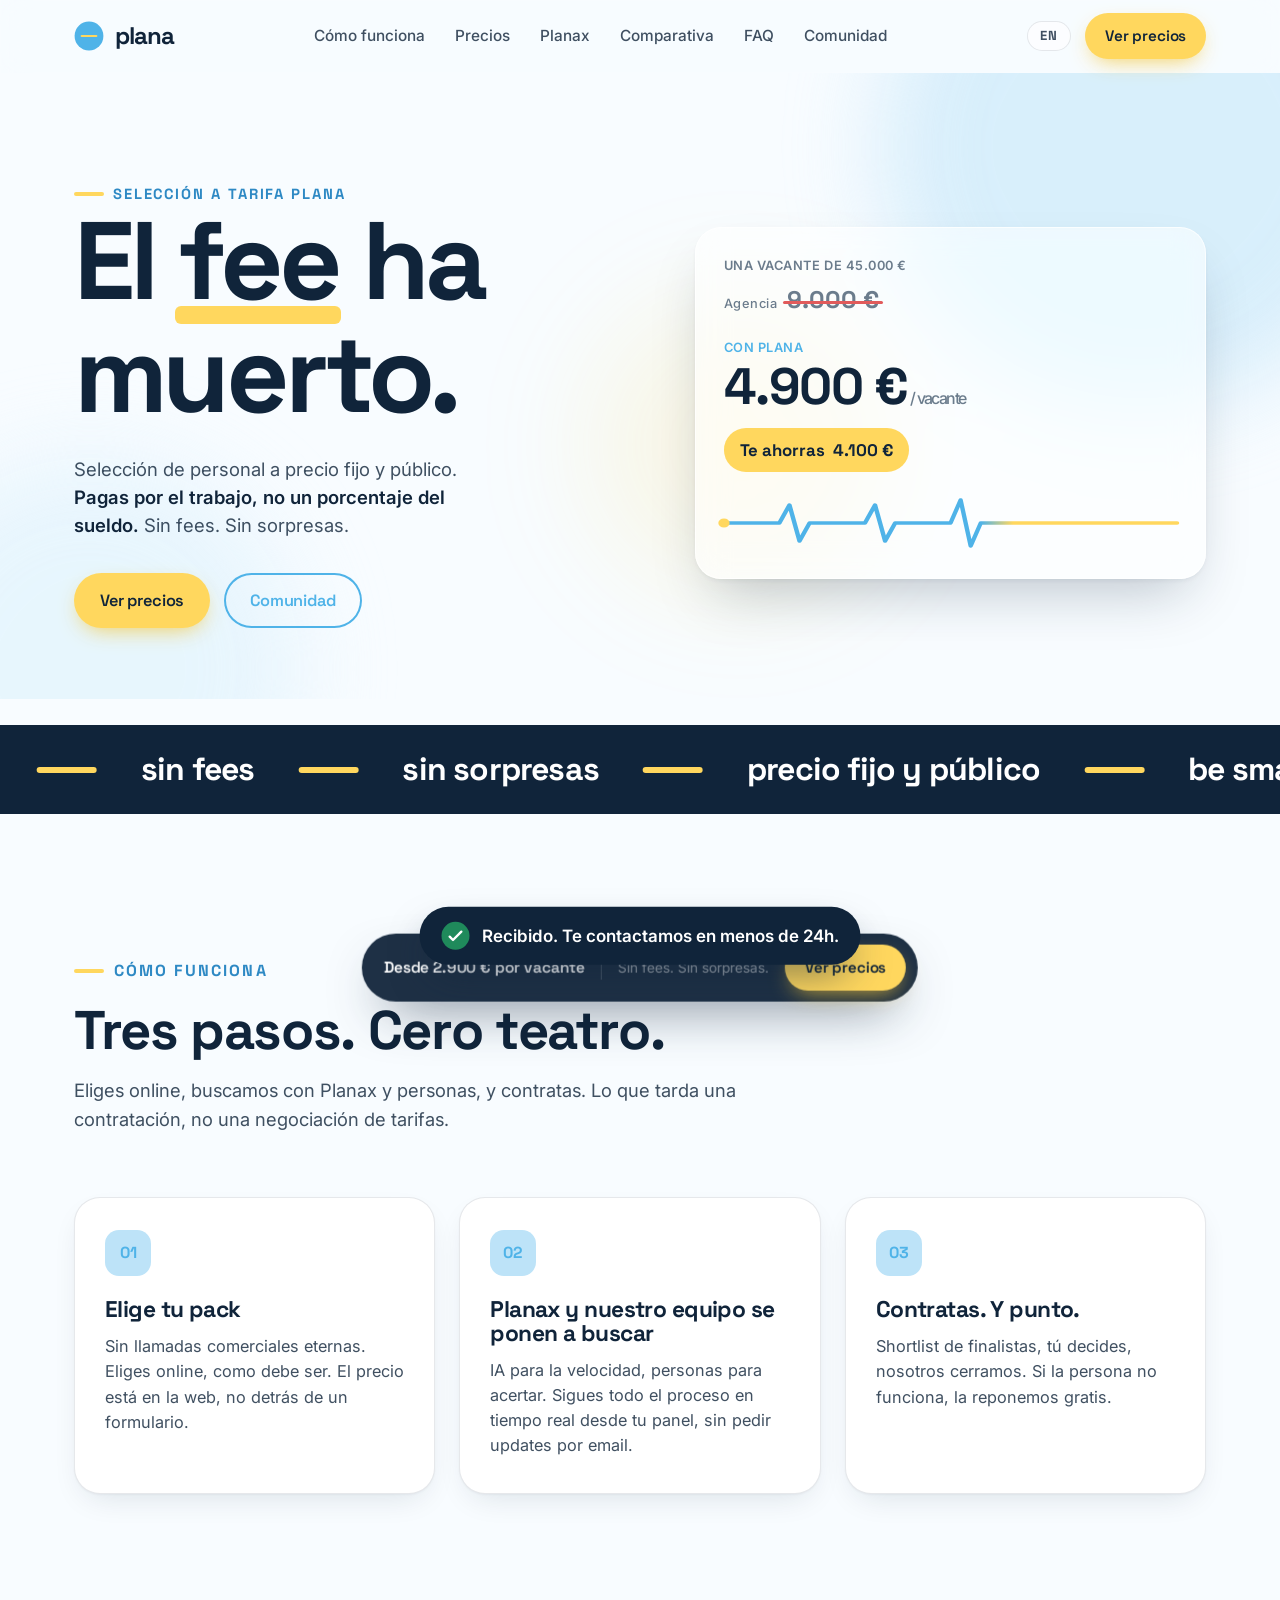
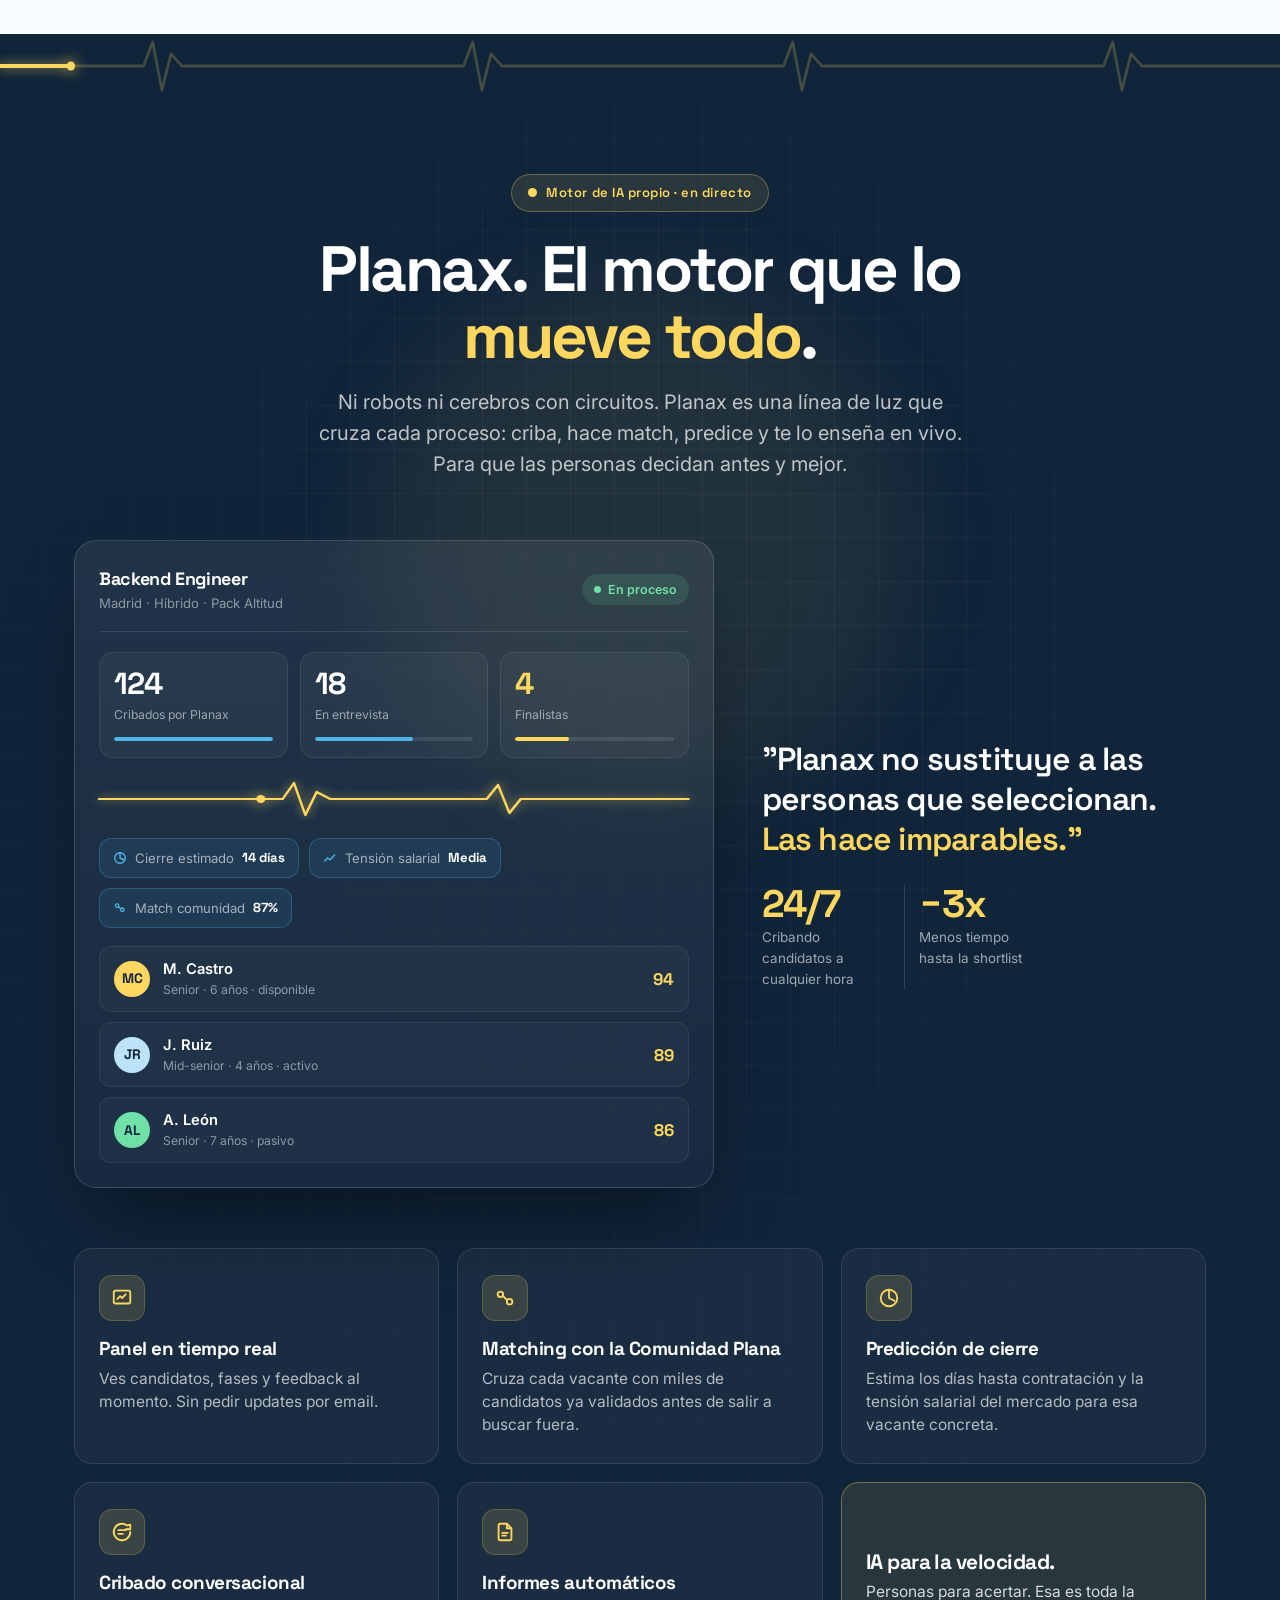
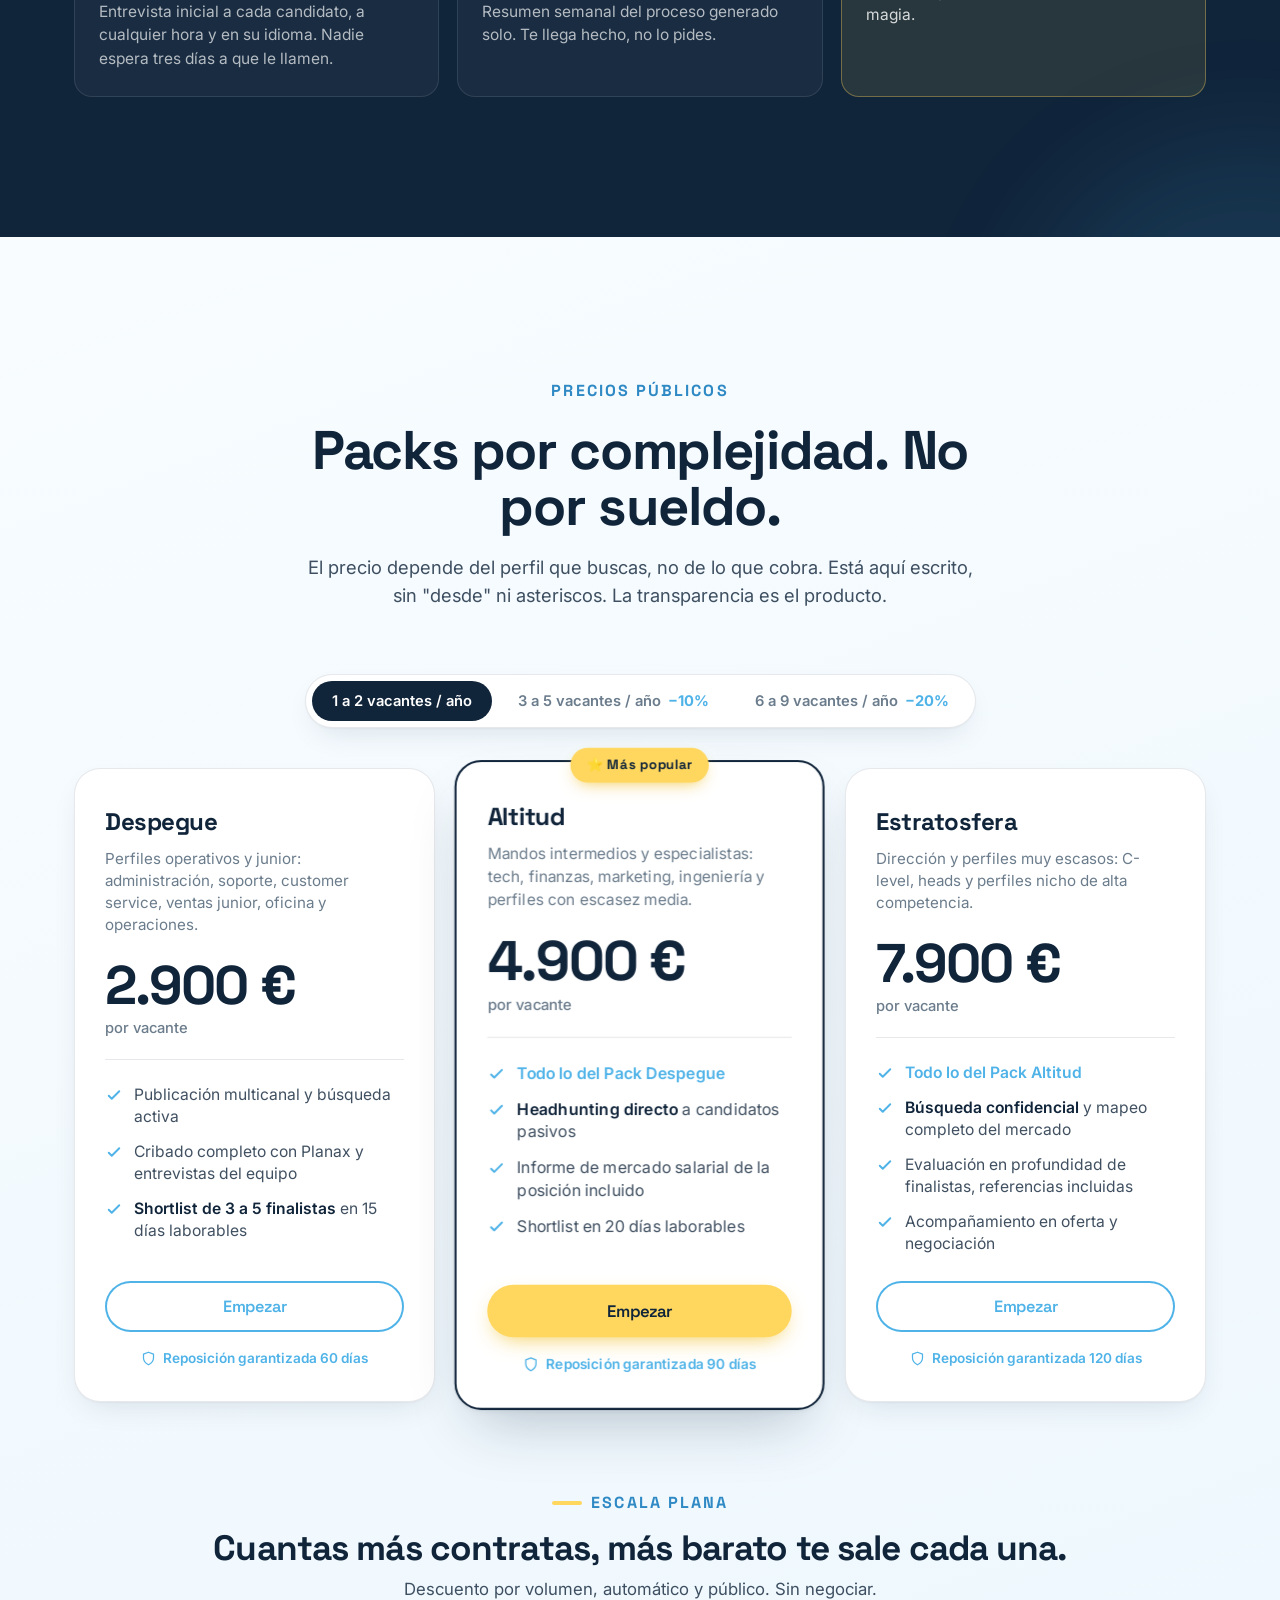
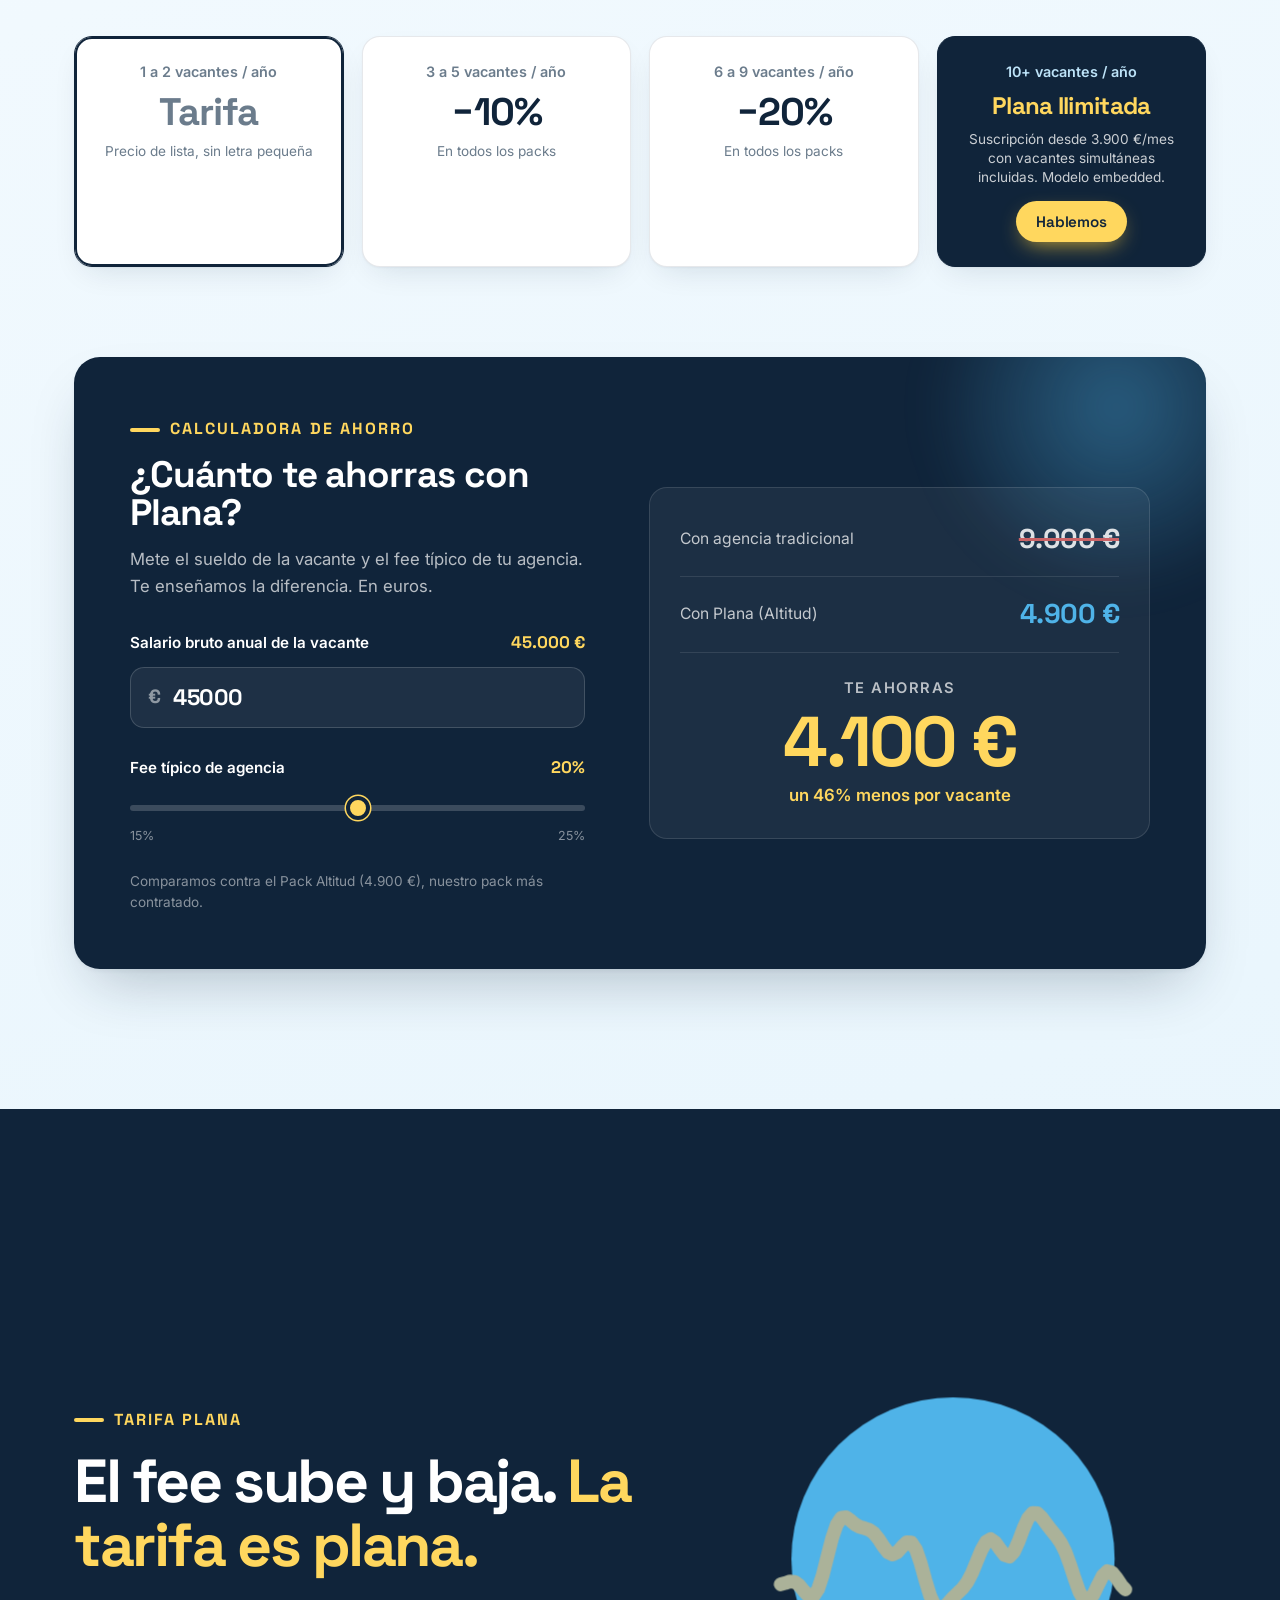
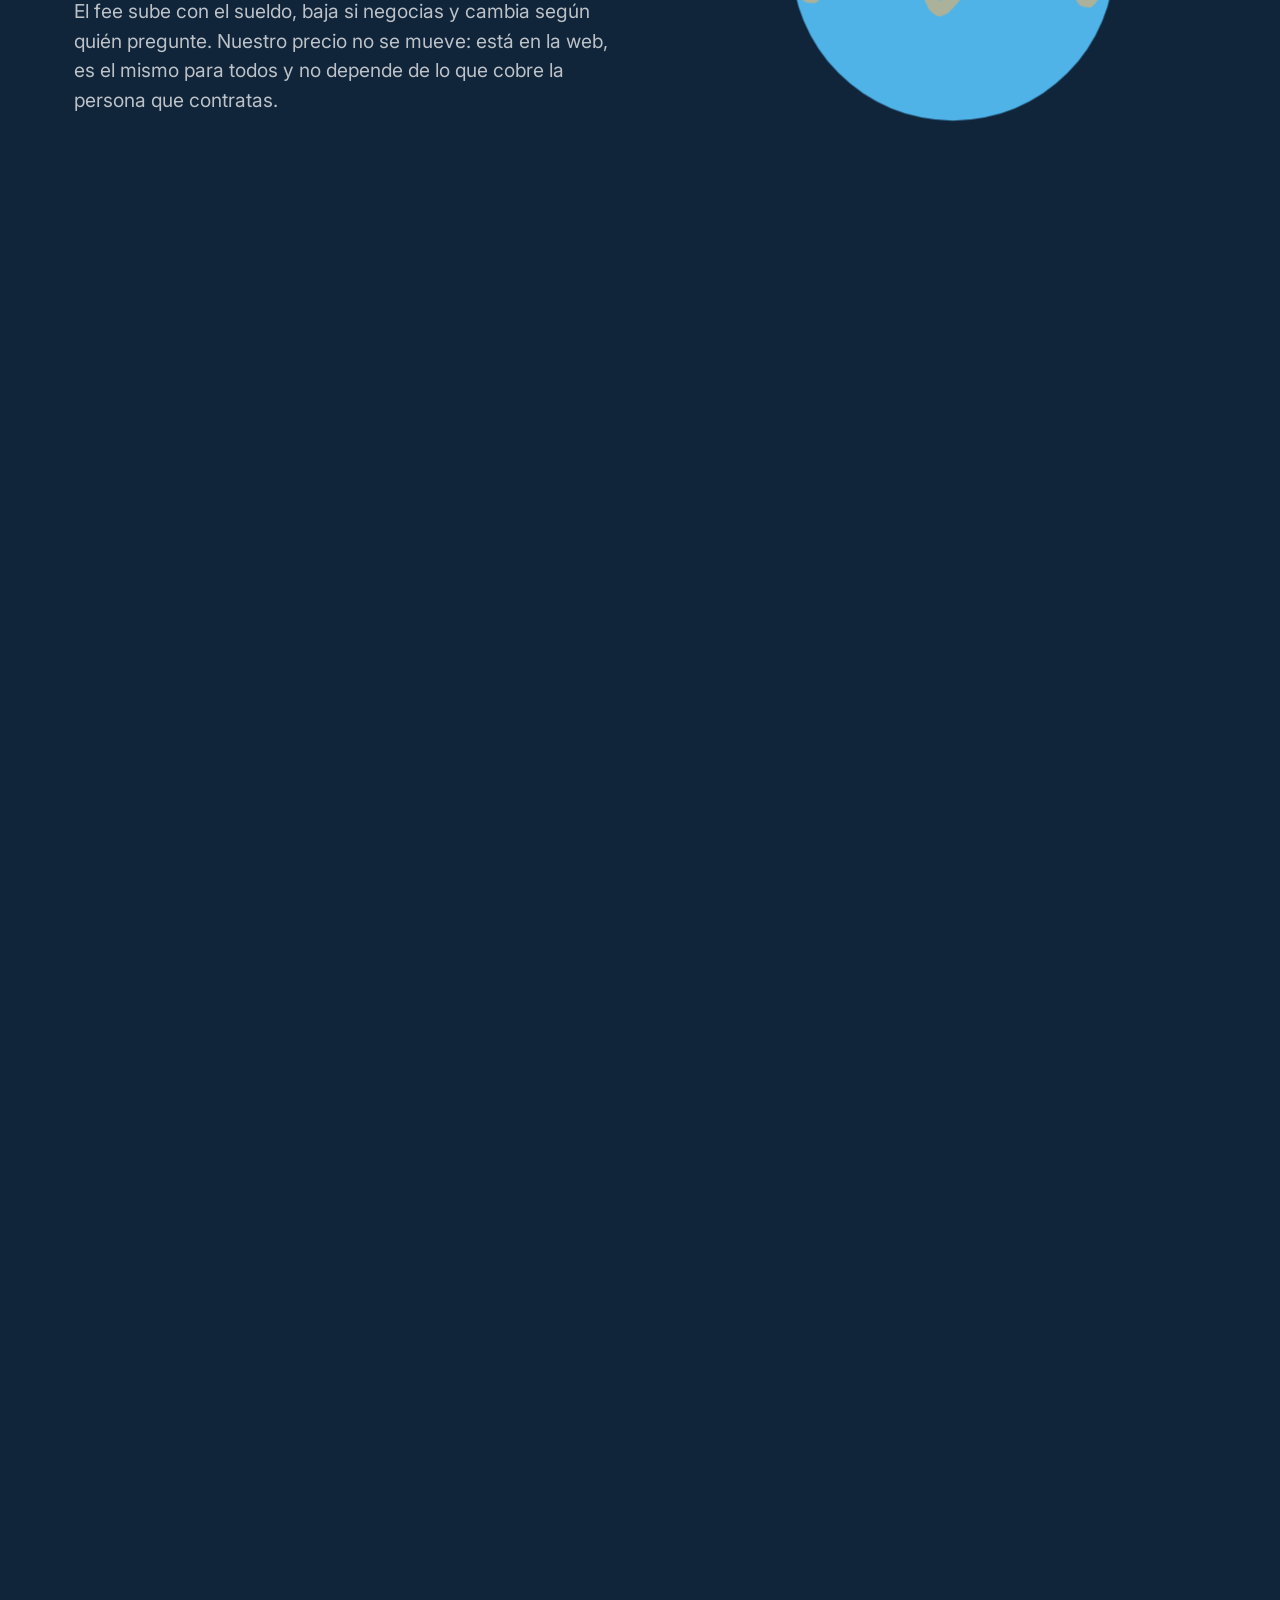
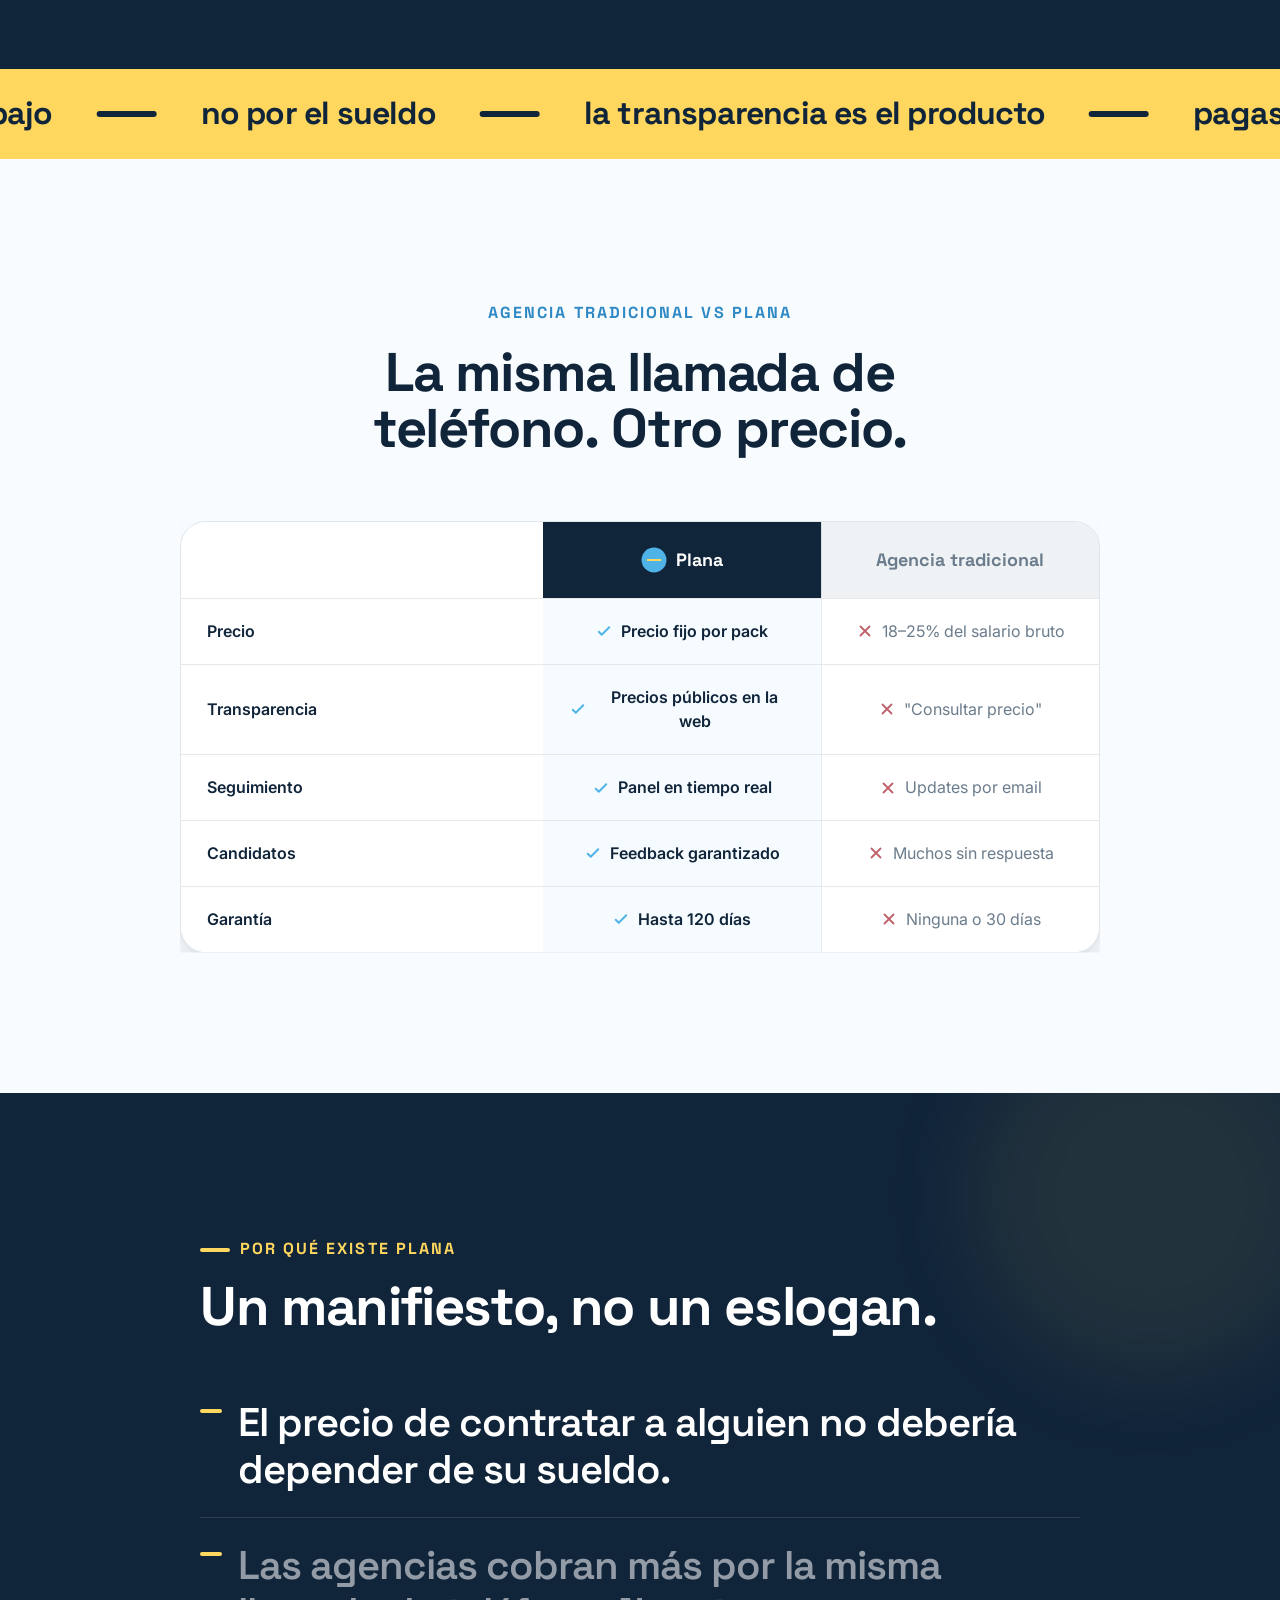
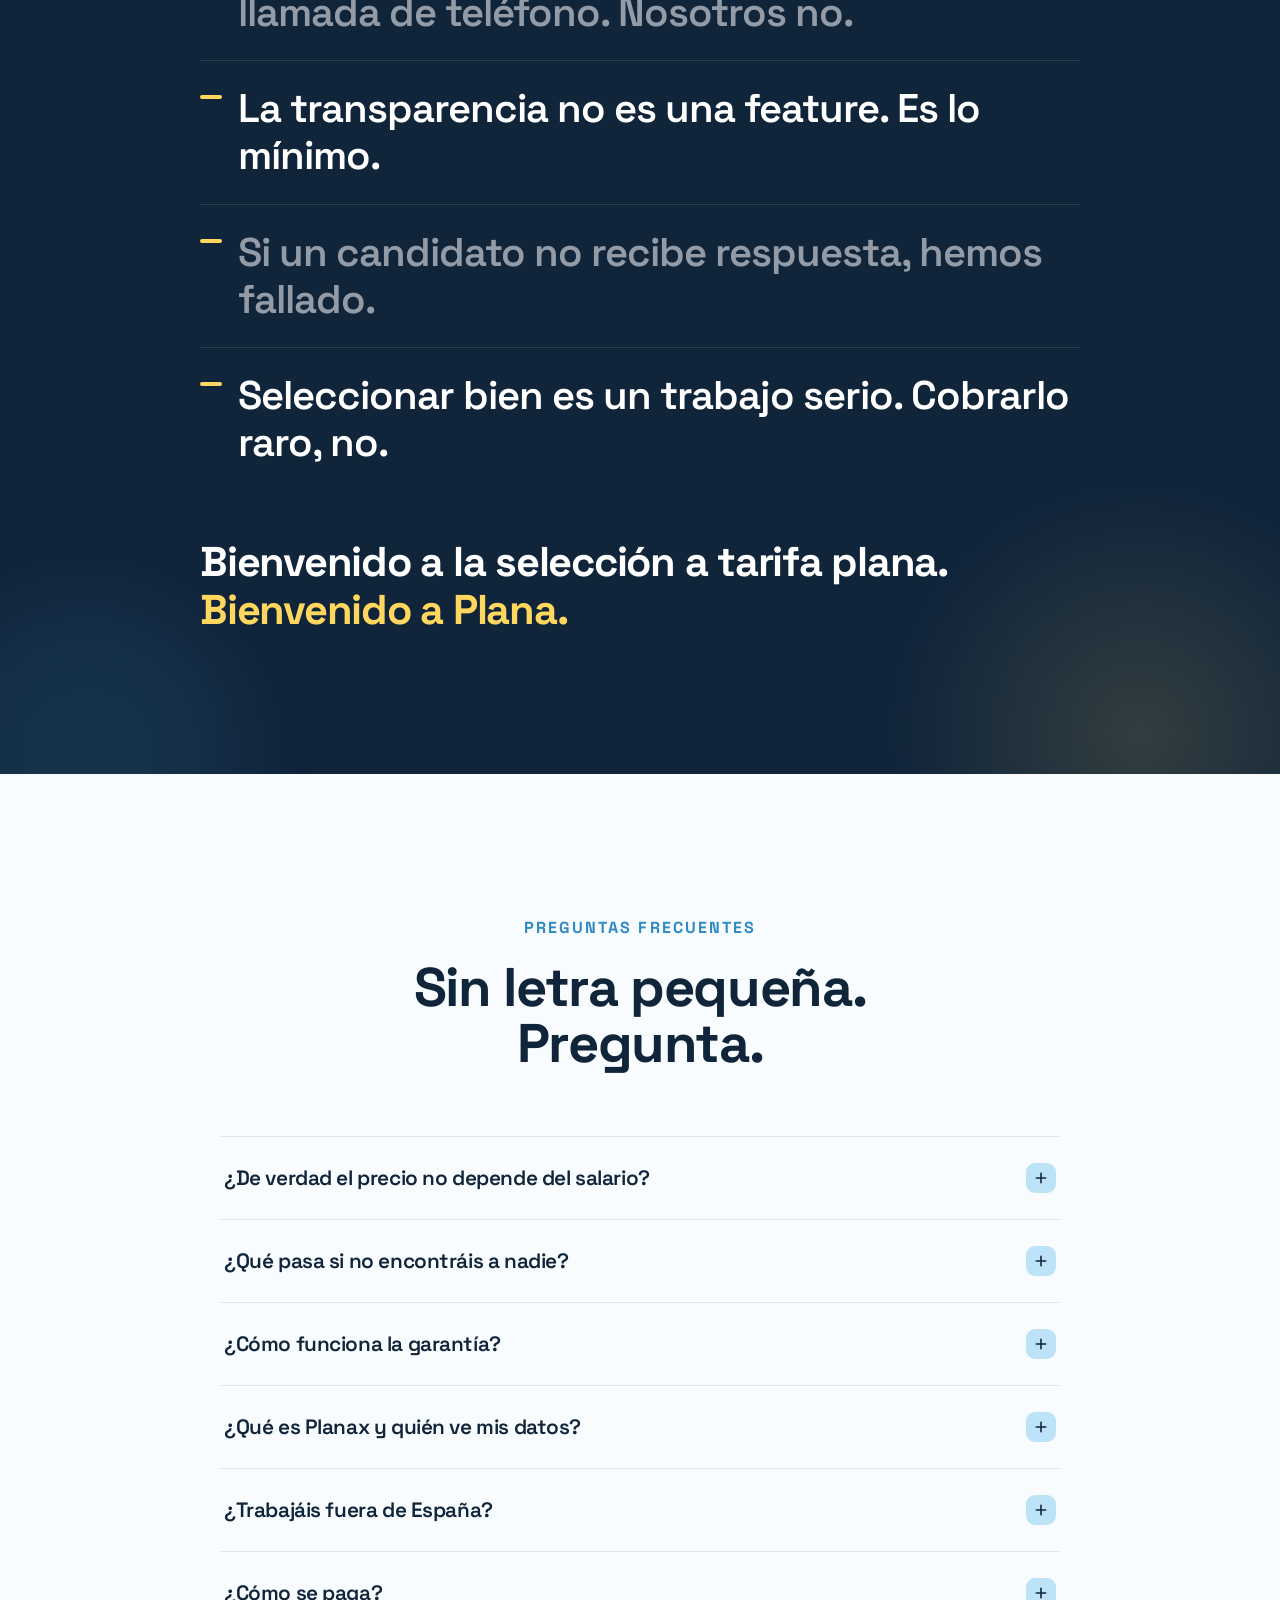
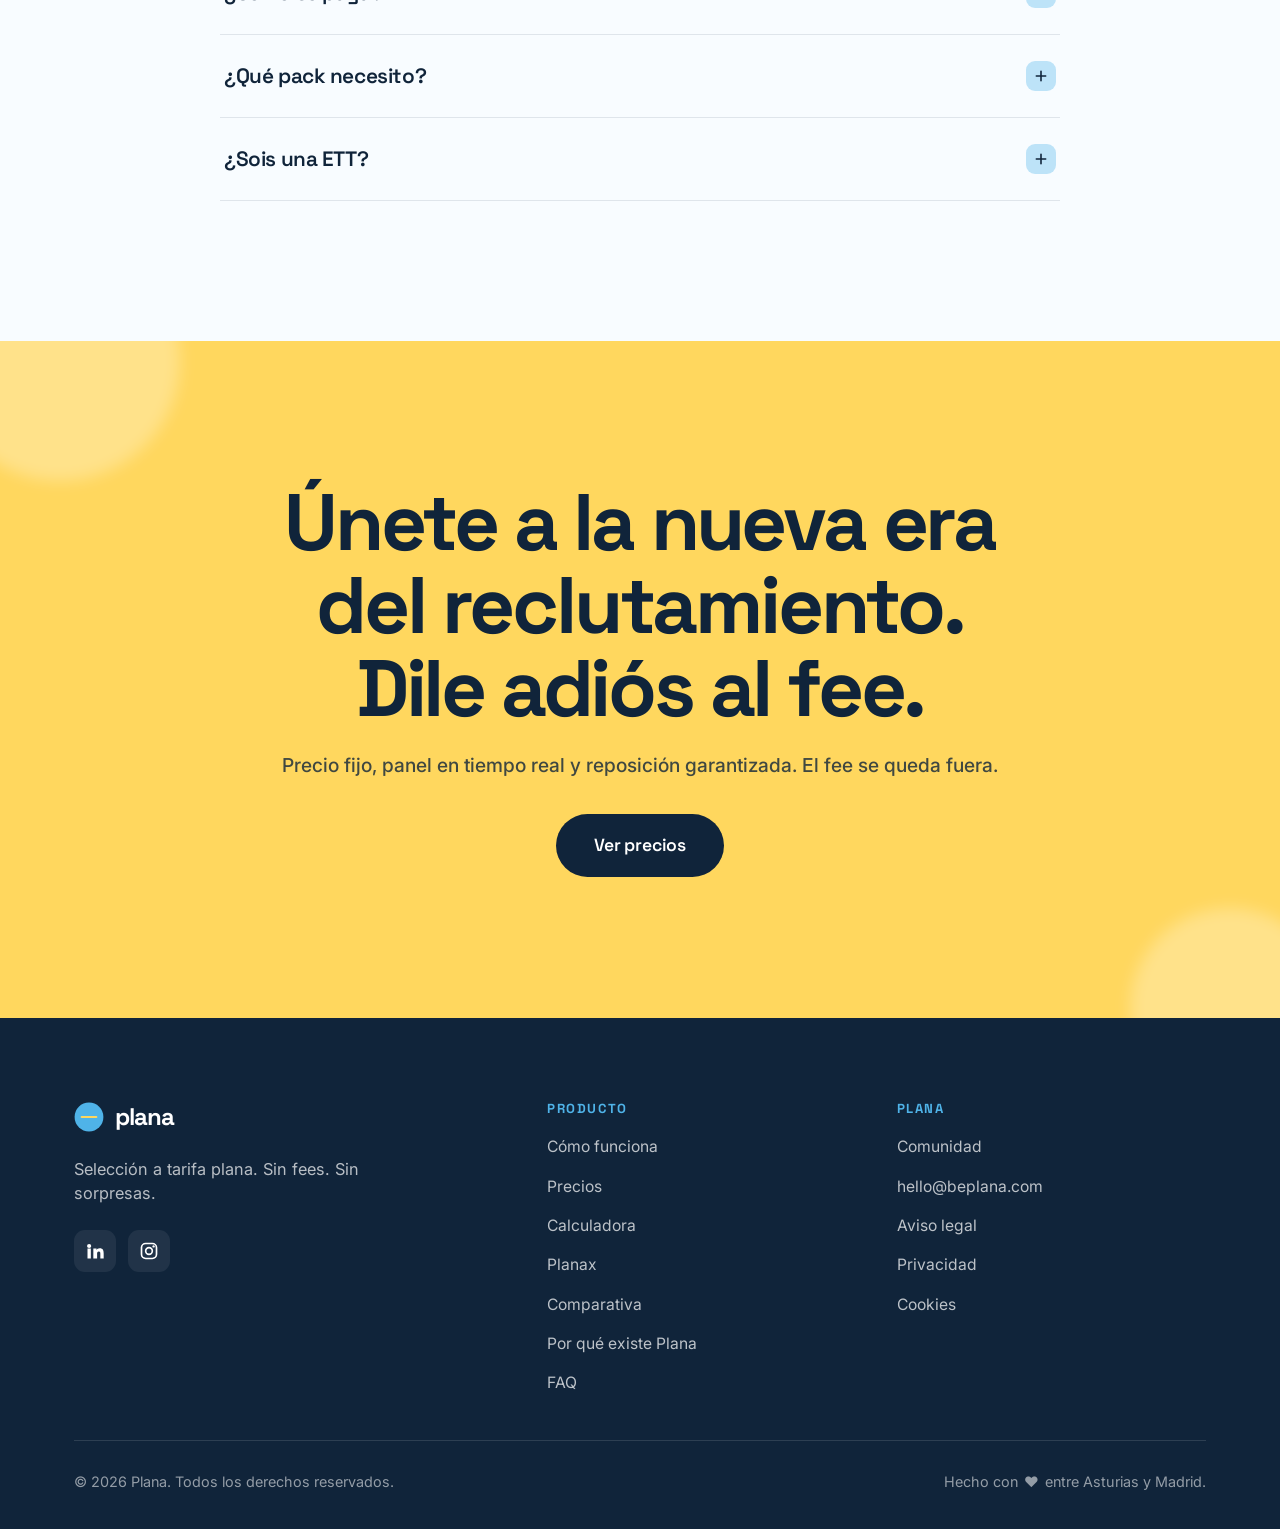
==== index.html @ 1a39104b "Renombra los enlaces cruzados: Comunidad y Empresa Candidatos/Soy candidato/a pasa a Comunidad en cl" ====
<!DOCTYPE html>
<html lang="es">
<head>
<meta charset="UTF-8" />
<meta name="viewport" content="width=device-width, initial-scale=1.0" />
<title>Plana — Selección de personal a tarifa plana</title>
<meta name="description" content="La primera plataforma española de selección de personal a tarifa plana. Sin fees. Sin sorpresas. Packs de precio fijo y público, no un porcentaje del salario. El fee ha muerto." />
<meta name="theme-color" content="#F8FCFF" />

<!-- Open Graph -->
<meta property="og:type" content="website" />
<meta property="og:site_name" content="Plana" />
<meta property="og:title" content="Plana — Selección de personal a tarifa plana" />
<meta property="og:description" content="Sin fees. Sin sorpresas. Packs de precio fijo y público, no un porcentaje del salario. El fee ha muerto." />
<meta property="og:locale" content="es_ES" />
<meta property="og:url" content="https://beplana.com" />
<meta property="og:image" content="https://beplana.com/og.png" />
<meta property="og:image:width" content="1200" />
<meta property="og:image:height" content="630" />
<link rel="canonical" href="https://beplana.com/" />
<meta name="twitter:card" content="summary_large_image" />
<meta name="twitter:image" content="https://beplana.com/og.png" />
<meta name="twitter:title" content="Plana — Selección de personal a tarifa plana" />
<meta name="twitter:description" content="Sin fees. Sin sorpresas. El fee ha muerto." />

<link rel="preconnect" href="https://fonts.googleapis.com" />
<link rel="preconnect" href="https://fonts.gstatic.com" crossorigin />
<link href="https://fonts.googleapis.com/css2?family=Space+Grotesk:wght@400;500;600;700&family=Inter:wght@400;500;600&display=swap" rel="stylesheet" />

<style>
/* ============ TOKENS ============ */

:root {
  --cielo: #4FB3E8;
  --cielo-claro: #BDE3F8;
  --sol: #FFD75E;
  --sol-deep: #F3C53A;
  --tinta: #10243A;
  --nube: #F8FCFF;
  --bruma: #6B7C8C;
  --tinta-80: rgba(16,36,58,.80);
  --tinta-60: rgba(16,36,58,.60);
  --line: rgba(16,36,58,.10);
  --card-shadow: 0 1px 2px rgba(16,36,58,.04), 0 12px 32px -12px rgba(16,36,58,.14);
  --card-shadow-lg: 0 2px 4px rgba(16,36,58,.05), 0 28px 60px -20px rgba(16,36,58,.28);
  --ff-head: 'Space Grotesk', system-ui, sans-serif;
  --ff-body: 'Inter', system-ui, sans-serif;
  --maxw: 1180px;
  --r: 18px;
  --r-lg: 26px;
}

/* ============ RESET ============ */

*,
*::before,
*::after {
  box-sizing: border-box;
  margin: 0;
  padding: 0;
}

html {
  scroll-behavior: smooth;
  -webkit-text-size-adjust: 100%;
}

body {
  font-family: var(--ff-body);
  background: var(--nube);
  color: var(--tinta);
  line-height: 1.55;
  font-size: 17px;
  -webkit-font-smoothing: antialiased;
  text-rendering: optimizeLegibility;
  overflow-x: hidden;
}

img,
svg {
  display: block;
  max-width: 100%;
}

a {
  color: inherit;
  text-decoration: none;
}

button {
  font-family: inherit;
  cursor: pointer;
  border: none;
  background: none;
}

input,
select {
  font-family: inherit;
}

:focus-visible {
  outline: 3px solid var(--cielo);
  outline-offset: 3px;
  border-radius: 6px;
}

::selection {
  background: var(--sol);
  color: var(--tinta);
}

h1,
h2,
h3,
h4 {
  font-family: var(--ff-head);
  font-weight: 700;
  line-height: 1.04;
  letter-spacing: -0.025em;
  color: var(--tinta);
}

/* ============ LAYOUT ============ */

.wrap {
  max-width: var(--maxw);
  margin: 0 auto;
  padding: 0 24px;
}

section {
  position: relative;
}

.eyebrow {
  font-family: var(--ff-head);
  font-weight: 700;
  font-size: 1rem;
  letter-spacing: .13em;
  text-transform: uppercase;
  color: #2E89C4;
  display: inline-flex;
  align-items: center;
  gap: .6em;
}

.eyebrow::before {
  content: "";
  width: 30px;
  height: 4px;
  border-radius: 2px;
  background: var(--sol);
}

.section-pad {
  padding: clamp(72px,11vw,140px) 0;
}

/* ============ BUTTONS ============ */

.btn {
  display: inline-flex;
  align-items: center;
  justify-content: center;
  gap: .55em;
  font-family: var(--ff-head);
  font-weight: 600;
  font-size: 1.02rem;
  padding: 15px 26px;
  border-radius: 100px;
  letter-spacing: -0.01em;
  transition: transform .18s cubic-bezier(.2,.8,.2,1), box-shadow .25s, background .2s;
  white-space: nowrap;
}

.btn:active {
  transform: translateY(1px) scale(.99);
}

.btn-sol {
  background: var(--sol);
  color: var(--tinta);
  box-shadow: 0 8px 22px -8px rgba(243,197,58,.9);
}

.btn-sol:hover {
  background: #FFE27E;
  transform: translateY(-2px);
  box-shadow: 0 14px 30px -10px rgba(243,197,58,.95);
}

.btn-tinta {
  background: var(--tinta);
  color: #fff;
}

.btn-tinta:hover {
  background: #1c3a5c;
  transform: translateY(-2px);
}

.btn-ghost {
  background: transparent;
  color: var(--cielo);
  box-shadow: inset 0 0 0 2px var(--cielo);
}

.btn-ghost:hover {
  background: var(--cielo);
  color: #fff;
  transform: translateY(-2px);
}

.btn-cielo {
  background: var(--cielo);
  color: #fff;
  box-shadow: 0 8px 22px -8px rgba(79,179,232,.8);
}

.btn-cielo:hover {
  background: #3da3d9;
  transform: translateY(-2px);
}

.btn-sm {
  padding: 11px 20px;
  font-size: .95rem;
}

/* ============ NAV ============ */

header.nav {
  position: sticky;
  top: 0;
  z-index: 100;
  background: rgba(248,252,255,.78);
  backdrop-filter: saturate(160%) blur(14px);
  border-bottom: 1px solid transparent;
  transition: border-color .3s, box-shadow .3s, background .3s;
}

header.nav.scrolled {
  border-bottom-color: var(--line);
  box-shadow: 0 6px 24px -18px rgba(16,36,58,.5);
}

.nav-inner {
  display: flex;
  align-items: center;
  justify-content: space-between;
  height: 72px;
  max-width: var(--maxw);
  margin: 0 auto;
  padding: 0 24px;
}

.nav-links {
  display: flex;
  align-items: center;
  gap: 30px;
}

.nav-links a {
  font-size: .96rem;
  font-weight: 500;
  color: var(--tinta-80);
  transition: color .2s;
  position: relative;
}

.nav-links a:hover {
  color: var(--tinta);
}

.form-error {
  margin-top: 14px;
  padding: 12px 14px;
  border-radius: 12px;
  background: rgba(192,96,106,.10);
  border: 1px solid rgba(192,96,106,.35);
  color: #97404A;
  font-size: .9rem;
  line-height: 1.45;
}

.langbtn {
  font-family: var(--ff-head);
  font-weight: 700;
  font-size: .82rem;
  letter-spacing: .06em;
  color: var(--tinta-80);
  border: 1px solid var(--line);
  background: rgba(255,255,255,.6);
  padding: 7px 12px;
  border-radius: 100px;
  line-height: 1;
  transition: color .2s, border-color .2s, background .2s;
}

.langbtn:hover {
  color: var(--tinta);
  border-color: var(--cielo);
  background: #fff;
}

.nav-cta {
  display: flex;
  align-items: center;
  gap: 14px;
}

.nav-toggle {
  display: none;
}

/* ============ LOGO ============ */

.logo {
  display: inline-flex;
  align-items: center;
  gap: 11px;
}

.logo .iso {
  width: 30px;
  height: 30px;
  flex: none;
}

.logo .word {
  font-family: var(--ff-head);
  font-weight: 700;
  font-size: 1.5rem;
  letter-spacing: -0.04em;
  color: var(--tinta);
  position: relative;
  line-height: 1;
}

.logo.neg .word {
  color: #fff;
}

/* ============ HERO ============ */

.hero {
  position: relative;
  overflow: hidden;
  padding: clamp(56px,9vw,104px) 0 clamp(56px,8vw,96px);
}

.sky {
  position: absolute;
  inset: 0;
  z-index: 0;
  pointer-events: none;
  overflow: hidden;
}

.blob {
  position: absolute;
  border-radius: 50%;
  filter: blur(46px);
  opacity: .55;
  will-change: transform;
}

.blob.b1 {
  width: 520px;
  height: 520px;
  background: var(--cielo-claro);
  top: -160px;
  right: -120px;
  animation: float1 19s ease-in-out infinite;
}

.blob.b2 {
  width: 420px;
  height: 420px;
  background: #D9F0FC;
  bottom: -180px;
  left: -120px;
  animation: float2 23s ease-in-out infinite;
}

.blob.b3 {
  width: 300px;
  height: 300px;
  background: rgba(255,215,94,.28);
  top: 38%;
  left: 46%;
  filter: blur(60px);
  animation: float3 27s ease-in-out infinite;
}

@keyframes float1 {
  0%,
  100% {
    transform: translate(0,0) scale(1);
  }
  50% {
    transform: translate(-50px,40px) scale(1.08);
  }
}

@keyframes float2 {
  0%,
  100% {
    transform: translate(0,0) scale(1);
  }
  50% {
    transform: translate(60px,-36px) scale(1.06);
  }
}

@keyframes float3 {
  0%,
  100% {
    transform: translate(0,0);
  }
  50% {
    transform: translate(-40px,30px);
  }
}

.hero-grid {
  position: relative;
  z-index: 1;
  display: grid;
  grid-template-columns: 1.05fr .95fr;
  gap: 56px;
  align-items: center;
}

.hero h1 {
  font-size: clamp(3rem,7.4vw,5.6rem);
  line-height: .96;
  letter-spacing: -0.04em;
}

.hero h1 .mark {
  position: relative;
  white-space: nowrap;
}

.hero h1 .mark .ul {
  position: absolute;
  left: -2%;
  right: -2%;
  bottom: .07em;
  height: .16em;
  border-radius: 6px;
  background: var(--sol);
  z-index: -1;
  transform-origin: left;
  display: block;
}

.hero-sub {
  font-size: clamp(1.12rem,2vw,1.32rem);
  color: var(--tinta-80);
  max-width: 32ch;
  margin: 26px 0 34px;
  font-weight: 400;
  line-height: 1.5;
}

.hero-sub b {
  font-weight: 600;
  color: var(--tinta);
}

.hero-cta {
  display: flex;
  flex-wrap: wrap;
  gap: 14px;
  align-items: center;
}

.hero-visual {
  position: relative;
}

.flatcard {
  background: #fff;
  border-radius: var(--r-lg);
  box-shadow: var(--card-shadow-lg);
  border: 1px solid var(--line);
  padding: 28px;
  position: relative;
  overflow: hidden;
}

.flatcard .fc-top {
  display: flex;
  justify-content: space-between;
  align-items: flex-start;
  margin-bottom: 6px;
}

.fc-label {
  font-size: .8rem;
  font-weight: 600;
  letter-spacing: .04em;
  text-transform: uppercase;
  color: var(--bruma);
}

.fc-old {
  display: flex;
  align-items: baseline;
  gap: 10px;
  color: var(--bruma);
}

.fc-old .v {
  font-family: var(--ff-head);
  font-weight: 700;
  font-size: 1.5rem;
  position: relative;
  display: inline-block;
}

.fc-old .v .cut {
  position: absolute;
  left: -4px;
  right: -4px;
  top: 52%;
  height: 3px;
  border-radius: 2px;
  background: #E15B5B;
  transform-origin: left;
  display: block;
  pointer-events: none;
}

.fc-new {
  font-family: var(--ff-head);
  font-weight: 700;
  font-size: 3.2rem;
  letter-spacing: -0.03em;
  line-height: 1;
  margin-top: 2px;
}

.fc-new small {
  font-size: 1rem;
  font-weight: 500;
  color: var(--bruma);
  font-family: var(--ff-body);
}

.fc-save {
  display: inline-flex;
  align-items: center;
  gap: 8px;
  margin-top: 16px;
  background: var(--sol);
  color: var(--tinta);
  font-family: var(--ff-head);
  font-weight: 700;
  font-size: 1.05rem;
  padding: 9px 16px;
  border-radius: 100px;
  white-space: nowrap;
}

/* electro del hero */
.ekg {
  margin-top: 24px;
  height: 54px;
  width: 100%;
  overflow: visible;
}

.ekg path {
  fill: none;
  stroke-width: 3.5;
  stroke-linecap: round;
  stroke-linejoin: round;
}

.ekg .rail {
  stroke: var(--line);
  stroke-width: 2;
}

/* una sola línea: el degradado la pasa de azul a amarillo justo donde deja
   de tener picos, así el amarillo es la misma línea y no algo encima */
.ekg .line {
  stroke: url(#ekgGrad);
}

.ekg .head {
  stroke: var(--cielo);
  stroke-width: 9;
  opacity: 0;
}

/* social proof */

.proof {
  position: relative;
  z-index: 1;
  margin-top: clamp(44px,6vw,72px);
  border-top: 1px solid var(--line);
  padding-top: 26px;
  display: flex;
  align-items: center;
  gap: 16px;
  flex-wrap: wrap;
}

.proof .pill {
  display: inline-flex;
  align-items: center;
  gap: 9px;
  font-size: .86rem;
  font-weight: 600;
  color: var(--cielo);
  background: #fff;
  border: 1px solid var(--line);
  padding: 7px 14px;
  border-radius: 100px;
  box-shadow: var(--card-shadow);
}

.proof p {
  font-size: 1.02rem;
  color: var(--tinta-80);
  font-weight: 500;
  max-width: 62ch;
}

.proof p b {
  color: var(--tinta);
  font-weight: 600;
}

.hero .hero-copy .reveal {
  transition: none;
}

/* reveal animation */

.reveal {
  opacity: 0;
  transform: translateY(26px);
  transition: opacity .7s cubic-bezier(.2,.8,.2,1), transform .7s cubic-bezier(.2,.8,.2,1);
}

.reveal.in {
  opacity: 1;
  transform: none;
}

.reveal.d1 {
  transition-delay: .08s;
}

.reveal.d2 {
  transition-delay: .16s;
}

.reveal.d3 {
  transition-delay: .24s;
}

.reveal.d4 {
  transition-delay: .32s;
}

@media (prefers-reduced-motion: reduce) {
  * {
    animation: none !important;
    scroll-behavior: auto !important;
  }
  .reveal {
    opacity: 1;
    transform: none;
    transition: none;
  }
  .hero h1 .mark .ul {
    transform: scaleX(1);
  }
}

/* ============ SECTION HEAD ============ */

.sec-head {
  max-width: 62ch;
  margin-bottom: clamp(40px,5vw,64px);
}

.sec-head.center {
  margin-left: auto;
  margin-right: auto;
  text-align: center;
}

.sec-head h2 {
  font-size: clamp(2.1rem,4.6vw,3.4rem);
  margin-top: 18px;
}

.sec-head p {
  font-size: 1.15rem;
  color: var(--tinta-80);
  margin-top: 18px;
  line-height: 1.55;
}

.sec-head.center .eyebrow::before {
  display: none;
}

/* ============ CÓMO FUNCIONA ============ */

.steps {
  display: grid;
  grid-template-columns: repeat(3,1fr);
  gap: 24px;
  counter-reset: step;
}

.step {
  background: #fff;
  border: 1px solid var(--line);
  border-radius: var(--r-lg);
  padding: 32px 30px 34px;
  position: relative;
  box-shadow: var(--card-shadow);
  transition: transform .3s, box-shadow .3s;
  overflow: hidden;
}

.step:hover {
  transform: translateY(-5px);
  box-shadow: var(--card-shadow-lg);
}

.step::before {
  counter-increment: step;
  content: "0" counter(step);
  font-family: var(--ff-head);
  font-weight: 700;
  font-size: 1rem;
  color: var(--cielo);
  display: inline-flex;
  align-items: center;
  justify-content: center;
  width: 46px;
  height: 46px;
  border-radius: 14px;
  background: var(--cielo-claro);
  margin-bottom: 22px;
}

.step h3 {
  font-size: 1.42rem;
  margin-bottom: 12px;
}

.step p {
  color: var(--tinta-80);
  font-size: 1.02rem;
  line-height: 1.55;
}

.step .underbar {
  position: absolute;
  left: 0;
  bottom: 0;
  height: 5px;
  width: 0;
  background: var(--sol);
  transition: width .4s ease;
}

.step:hover .underbar {
  width: 100%;
}

@media(max-width:860px) {
  .steps {
    grid-template-columns: 1fr;
  }
}

/* ============ MOTOR ============ */

#motor {
  position: relative;
  background: var(--tinta);
  color: #fff;
  height: 240vh;
}

#motor .eyebrow {
  color: var(--sol);
}

#motor .eyebrow::before {
  background: var(--sol);
}

.motor-stage {
  position: sticky;
  top: 0;
  height: 100vh;
  display: flex;
  align-items: center;
  overflow: hidden;
}

.motor-grid {
  display: grid;
  grid-template-columns: 1fr .9fr;
  gap: clamp(32px,5vw,72px);
  align-items: center;
  width: 100%;
}

.motor-copy h2 {
  color: #fff;
  font-size: clamp(2.2rem,5vw,3.8rem);
  letter-spacing: -0.04em;
  margin-top: 18px;
}

.motor-copy h2 .y {
  color: var(--sol);
}

.motor-copy p {
  color: rgba(255,255,255,.72);
  font-size: clamp(1.02rem,1.8vw,1.2rem);
  margin-top: 20px;
  max-width: 46ch;
  line-height: 1.55;
}

.isostack {
  position: relative;
  width: 100%;
  max-width: 420px;
  margin: 0 auto;
}

.isostack-svg {
  width: 100%;
  height: auto;
  overflow: visible;
  display: block;
}

.iso-disc {
  transform-box: fill-box;
  transform-origin: center;
  will-change: transform,opacity;
}

.iso-wave {
  fill: none;
  stroke-linecap: round;
  stroke-linejoin: round;
  display: none;
}

/* con JS la línea sustituye a la barra, que solo es el estado de respaldo */
.isostack.js .iso-wave {
  display: block;
}

.isostack.js .iso-bar {
  display: none;
}

@media(max-width:900px) {
  #motor {
    height: 200vh;
  }
  .motor-grid {
    grid-template-columns: 1fr;
    gap: 28px;
  }
  .isostack {
    max-width: 300px;
  }
}

@media (prefers-reduced-motion: reduce) {
  #motor {
    height: auto;
    padding: clamp(72px,11vw,140px) 0;
  }
  .motor-stage {
    position: static;
    height: auto;
  }
}

/* ============ PACKS ============ */

#packs {
  background: linear-gradient(180deg,var(--nube) 0%,#EDF7FD 100%);
}

.packs-grid {
  display: grid;
  grid-template-columns: repeat(3,1fr);
  gap: 24px;
  align-items: stretch;
}

.pack {
  background: #fff;
  border: 1px solid var(--line);
  border-radius: var(--r-lg);
  padding: 34px 30px 32px;
  display: flex;
  flex-direction: column;
  box-shadow: var(--card-shadow);
  position: relative;
  transition: transform .3s, box-shadow .3s;
}

.pack:hover {
  transform: translateY(-6px);
  box-shadow: var(--card-shadow-lg);
}

.pack.feat {
  border: 2px solid var(--tinta);
  box-shadow: var(--card-shadow-lg);
  transform: scale(1.025);
}

.pack.feat:hover {
  transform: scale(1.025) translateY(-6px);
}

.pack-badge {
  position: absolute;
  top: -14px;
  left: 50%;
  transform: translateX(-50%);
  background: var(--sol);
  color: var(--tinta);
  font-family: var(--ff-head);
  font-weight: 700;
  font-size: .82rem;
  letter-spacing: .04em;
  padding: 7px 16px;
  border-radius: 100px;
  white-space: nowrap;
  box-shadow: 0 6px 16px -6px rgba(243,197,58,.9);
}

.pack-name {
  font-family: var(--ff-head);
  font-weight: 700;
  font-size: 1.5rem;
  letter-spacing: -0.02em;
}

.pack-for {
  color: var(--bruma);
  font-size: .95rem;
  margin: 8px 0 22px;
  line-height: 1.45;
  min-height: 2.8em;
}

.pack-price {
  font-family: var(--ff-head);
  font-weight: 700;
  font-size: 3.4rem;
  letter-spacing: -0.035em;
  line-height: 1;
  color: var(--tinta);
}

.pack-price small {
  display: block;
  font-family: var(--ff-body);
  font-weight: 500;
  font-size: .92rem;
  color: var(--bruma);
  letter-spacing: 0;
  margin-top: 8px;
}

.pack hr {
  border: none;
  border-top: 1px solid var(--line);
  margin: 24px 0;
}

.pack-feats {
  list-style: none;
  display: flex;
  flex-direction: column;
  gap: 13px;
  flex: 1;
}

/* El tick va absoluto, no en flex: con display:flex cada <b> se convertia
   en un item propio y "Headhunting directo" quedaba en una columna y "a
   candidatos pasivos" en otra, con el gap de 11px en medio. */
.pack-feats li {
  position: relative;
  padding-left: 29px;
  font-size: .98rem;
  line-height: 1.4;
  color: var(--tinta-80);
}

.pack-feats li b {
  color: var(--tinta);
  font-weight: 600;
}

.pack-feats .tick {
  position: absolute;
  left: 0;
  top: 2px;
}

.pack-feats .inc {
  font-weight: 600;
  color: var(--cielo);
}

.pack-cta {
  margin-top: 26px;
}

.pack-cta .btn {
  width: 100%;
}

.pack-guar {
  display: inline-flex;
  align-items: center;
  gap: 7px;
  margin-top: 16px;
  font-size: .85rem;
  font-weight: 600;
  color: var(--cielo);
  align-self: center;
}

@media(max-width:920px) {
  .packs-grid {
    grid-template-columns: 1fr;
    max-width: 460px;
    margin: 0 auto;
  }
  .pack.feat {
    transform: none;
  }
  .pack.feat:hover {
    transform: translateY(-6px);
  }
}

/* ============ ESCALA PLANA ============ */

.escala {
  margin-top: clamp(56px,7vw,84px);
}

.escala-head {
  text-align: center;
  margin-bottom: 34px;
}

.escala-head h3 {
  font-size: clamp(1.6rem,3vw,2.2rem);
}

.escala-head p {
  color: var(--tinta-80);
  margin-top: 10px;
  font-size: 1.05rem;
}

.escala-grid {
  display: grid;
  grid-template-columns: repeat(4,1fr);
  gap: 18px;
}

/* ============ SELECTOR DE TRAMO ============ */

.tier-switch {
  display: flex;
  justify-content: center;
  gap: 6px;
  margin: 0 auto 40px;
  padding: 6px;
  width: max-content;
  max-width: 100%;
  background: #fff;
  border: 1px solid var(--line);
  border-radius: 999px;
  box-shadow: var(--card-shadow);
  flex-wrap: wrap;
}

.tier-switch button {
  border-radius: 999px;
  padding: 11px 20px;
  font-family: var(--ff-body);
  font-weight: 600;
  font-size: .92rem;
  color: var(--bruma);
  white-space: nowrap;
  transition: background .22s, color .22s;
}

.tier-switch button:hover {
  color: var(--tinta);
}

.tier-switch button[aria-pressed="true"] {
  background: var(--tinta);
  color: #fff;
}

.tier-switch .off {
  font-weight: 700;
  color: var(--cielo);
  margin-left: 7px;
}

.tier-switch button[aria-pressed="true"] .off {
  color: var(--sol);
}

.pack-price s {
  display: block;
  font-size: 1.15rem;
  font-weight: 600;
  letter-spacing: -0.01em;
  color: var(--bruma);
  text-decoration-thickness: 2px;
  margin-bottom: 6px;
}

.pack-price s:empty {
  display: none;
}

.tier.on {
  border-color: var(--tinta);
  box-shadow: 0 0 0 2px var(--tinta) inset, var(--card-shadow);
}

@media(max-width:640px) {
  .tier-switch {
    width: 100%;
    border-radius: var(--r);
  }
  .tier-switch button {
    flex: 1 1 auto;
    padding: 11px 12px;
    font-size: .84rem;
  }
}

.tier {
  background: #fff;
  border: 1px solid var(--line);
  border-radius: var(--r);
  padding: 24px 22px;
  text-align: center;
  box-shadow: var(--card-shadow);
  position: relative;
  transition: transform .25s;
}

.tier:hover {
  transform: translateY(-4px);
}

.tier.unl {
  background: var(--tinta);
  border-color: var(--tinta);
}

.tier .vol {
  font-size: .9rem;
  font-weight: 600;
  color: var(--bruma);
  margin-bottom: 10px;
}

.tier.unl .vol {
  color: var(--cielo-claro);
}

.tier .disc {
  font-family: var(--ff-head);
  font-weight: 700;
  font-size: 2.4rem;
  letter-spacing: -0.03em;
  color: var(--tinta);
  line-height: 1;
}

.tier .disc.zero {
  color: var(--bruma);
}

.tier.unl .disc {
  color: var(--sol);
  font-size: 1.5rem;
  line-height: 1.1;
}

.tier .note {
  font-size: .85rem;
  color: var(--bruma);
  margin-top: 10px;
  line-height: 1.4;
}

.tier.unl .note {
  color: rgba(255,255,255,.78);
}

.tier.unl .btn {
  margin-top: 14px;
}

@media(max-width:820px) {
  .escala-grid {
    grid-template-columns: repeat(2,1fr);
  }
}

@media(max-width:440px) {
  .escala-grid {
    grid-template-columns: 1fr;
  }
}

/* ============ CALCULADORA ============ */

.calc {
  margin-top: clamp(56px,7vw,90px);
  background: var(--tinta);
  border-radius: var(--r-lg);
  padding: clamp(32px,5vw,56px);
  color: #fff;
  overflow: hidden;
  position: relative;
  box-shadow: var(--card-shadow-lg);
}

.calc-grid {
  display: grid;
  grid-template-columns: 1fr 1.1fr;
  gap: clamp(32px,5vw,64px);
  align-items: center;
  position: relative;
  z-index: 1;
}

.calc h3 {
  color: #fff;
  font-size: clamp(1.7rem,3vw,2.3rem);
}

.calc .eyebrow {
  color: var(--sol);
}

.calc .eyebrow::before {
  background: var(--sol);
}

.calc-sub {
  color: rgba(255,255,255,.7);
  margin: 14px 0 30px;
  font-size: 1.05rem;
}

.field {
  margin-bottom: 26px;
}

.field label {
  display: flex;
  justify-content: space-between;
  align-items: baseline;
  font-weight: 600;
  font-size: .95rem;
  margin-bottom: 12px;
}

.field label .lv {
  font-family: var(--ff-head);
  font-weight: 700;
  color: var(--sol);
  font-size: 1.05rem;
}

.salary-input {
  position: relative;
  display: flex;
  align-items: center;
}

.salary-input span {
  position: absolute;
  left: 18px;
  font-family: var(--ff-head);
  font-weight: 700;
  font-size: 1.2rem;
  color: rgba(255,255,255,.5);
}

.salary-input input[type=number] {
  width: 100%;
  background: rgba(255,255,255,.06);
  border: 1.5px solid rgba(255,255,255,.16);
  border-radius: 14px;
  color: #fff;
  font-family: var(--ff-head);
  font-weight: 700;
  font-size: 1.4rem;
  padding: 15px 18px 15px 42px;
  letter-spacing: -0.02em;
}

.salary-input input:focus {
  border-color: var(--sol);
  background: rgba(255,255,255,.1);
  outline: none;
}

input[type=range] {
  -webkit-appearance: none;
  width: 100%;
  height: 6px;
  border-radius: 6px;
  background: rgba(255,255,255,.18);
  outline: none;
}

input[type=range]::-webkit-slider-thumb {
  -webkit-appearance: none;
  width: 24px;
  height: 24px;
  border-radius: 50%;
  background: var(--sol);
  cursor: pointer;
  border: 4px solid var(--tinta);
  box-shadow: 0 0 0 1.5px var(--sol);
}

input[type=range]::-moz-range-thumb {
  width: 24px;
  height: 24px;
  border-radius: 50%;
  background: var(--sol);
  cursor: pointer;
  border: 4px solid var(--tinta);
  box-shadow: 0 0 0 1.5px var(--sol);
}

.range-row {
  display: flex;
  justify-content: space-between;
  font-size: .78rem;
  color: rgba(255,255,255,.5);
  margin-top: 8px;
}

/* results */

.calc-result {
  background: rgba(255,255,255,.05);
  border: 1px solid rgba(255,255,255,.12);
  border-radius: var(--r);
  padding: 30px;
}

.cr-line {
  display: flex;
  justify-content: space-between;
  align-items: center;
  padding: 16px 0;
  border-bottom: 1px solid rgba(255,255,255,.1);
}

.cr-line:first-child {
  padding-top: 0;
}

.cr-line .lbl {
  color: rgba(255,255,255,.74);
  font-size: .98rem;
}

.cr-line .amt {
  font-family: var(--ff-head);
  font-weight: 700;
  font-size: 1.7rem;
  letter-spacing: -0.02em;
}

.cr-line.agency .amt {
  color: #fff;
  text-decoration: line-through;
  text-decoration-color: #E96B6B;
  text-decoration-thickness: 3px;
  opacity: .85;
}

.cr-line.plana .amt {
  color: var(--cielo);
}

.cr-save {
  text-align: center;
  padding-top: 24px;
}

.cr-save .cap {
  font-size: .92rem;
  color: rgba(255,255,255,.7);
  text-transform: uppercase;
  letter-spacing: .1em;
  font-weight: 600;
}

.cr-save .big {
  font-family: var(--ff-head);
  font-weight: 700;
  font-size: clamp(3rem,7vw,4.4rem);
  color: var(--sol);
  letter-spacing: -0.04em;
  line-height: 1;
  margin: 8px 0 4px;
}

.cr-save .pct {
  font-size: 1.05rem;
  font-weight: 600;
  color: var(--sol);
}

.calc::after {
  content: "";
  position: absolute;
  width: 380px;
  height: 380px;
  border-radius: 50%;
  background: radial-gradient(circle,rgba(79,179,232,.4),transparent 70%);
  top: -140px;
  right: -100px;
  filter: blur(20px);
}

@media(max-width:860px) {
  .calc-grid {
    grid-template-columns: 1fr;
    gap: 36px;
  }
}

/* ============ PLANAX ============ */

#planax {
  background: var(--tinta);
  color: #fff;
  overflow: hidden;
  position: relative;
}

#planax .wrap {
  position: relative;
  z-index: 2;
}

.px-bg {
  position: absolute;
  inset: 0;
  z-index: 0;
  pointer-events: none;
  overflow: hidden;
}

.px-bg .grid {
  position: absolute;
  inset: -2px;
  background-image: linear-gradient(rgba(255,255,255,.04) 1px,transparent 1px),linear-gradient(90deg,rgba(255,255,255,.04) 1px,transparent 1px);
  background-size: 44px 44px;
  mask-image: radial-gradient(ellipse 80% 70% at 50% 30%,#000 30%,transparent 80%);
  -webkit-mask-image: radial-gradient(ellipse 80% 70% at 50% 30%,#000 30%,transparent 80%);
}

.px-bg .glow {
  position: absolute;
  border-radius: 50%;
  filter: blur(60px);
}

.px-bg .glow.y {
  width: 520px;
  height: 520px;
  background: rgba(255,215,94,.14);
  top: -120px;
  left: 50%;
  transform: translateX(-50%);
}

.px-bg .glow.c {
  width: 460px;
  height: 460px;
  background: rgba(79,179,232,.22);
  bottom: -200px;
  right: -120px;
}

#planax .eyebrow {
  color: var(--sol);
}

#planax .eyebrow::before {
  background: var(--sol);
}

#planax h2 {
  color: #fff;
}

/* head */

.px-head {
  text-align: center;
  max-width: 60ch;
  margin: 0 auto clamp(40px,5vw,60px);
}

.px-badge {
  display: inline-flex;
  align-items: center;
  gap: 9px;
  background: rgba(255,215,94,.1);
  border: 1px solid rgba(255,215,94,.32);
  color: var(--sol);
  font-family: var(--ff-head);
  font-weight: 600;
  font-size: .82rem;
  letter-spacing: .04em;
  padding: 8px 16px;
  border-radius: 100px;
  margin-bottom: 24px;
}

.px-badge .live {
  width: 9px;
  height: 9px;
  border-radius: 50%;
  background: var(--sol);
  box-shadow: 0 0 0 0 rgba(255,215,94,.7);
  animation: live 1.8s ease-out infinite;
}

@keyframes live {
  0% {
    box-shadow: 0 0 0 0 rgba(255,215,94,.6);
  }
  70% {
    box-shadow: 0 0 0 11px rgba(255,215,94,0);
  }
  100% {
    box-shadow: 0 0 0 0 rgba(255,215,94,0);
  }
}

.px-head h2 {
  font-size: clamp(2.4rem,5.6vw,4rem);
  letter-spacing: -0.04em;
}

.px-head h2 .y {
  color: var(--sol);
}

.px-head p {
  color: rgba(255,255,255,.72);
  font-size: clamp(1.05rem,2vw,1.25rem);
  margin-top: 18px;
}

/* stage: live panel + side */

.px-stage {
  display: grid;
  grid-template-columns: 1.18fr .82fr;
  gap: clamp(28px,4vw,48px);
  align-items: center;
  margin-bottom: clamp(40px,5vw,60px);
}

.panel {
  background: linear-gradient(180deg,rgba(255,255,255,.07),rgba(255,255,255,.03));
  border: 1px solid rgba(255,255,255,.14);
  border-radius: 22px;
  padding: 24px;
  box-shadow: 0 40px 80px -30px rgba(0,0,0,.6);
  backdrop-filter: blur(6px);
  position: relative;
  overflow: hidden;
}

.panel-top {
  display: flex;
  align-items: center;
  justify-content: space-between;
  gap: 12px;
  padding-bottom: 18px;
  border-bottom: 1px solid rgba(255,255,255,.1);
}

.panel-top .role {
  font-family: var(--ff-head);
  font-weight: 700;
  font-size: 1.12rem;
  letter-spacing: -0.02em;
}

.panel-top .loc {
  font-size: .82rem;
  color: rgba(255,255,255,.5);
}

.panel-top .status {
  display: inline-flex;
  align-items: center;
  gap: 7px;
  font-size: .78rem;
  font-weight: 600;
  color: #6FE0A8;
  background: rgba(111,224,168,.12);
  padding: 6px 12px;
  border-radius: 100px;
}

.panel-top .status .d {
  width: 7px;
  height: 7px;
  border-radius: 50%;
  background: #6FE0A8;
  animation: live 1.8s ease-out infinite;
}

.panel-pipe {
  display: grid;
  grid-template-columns: repeat(3,1fr);
  gap: 12px;
  margin: 20px 0;
}

.pipe {
  background: rgba(255,255,255,.04);
  border: 1px solid rgba(255,255,255,.08);
  border-radius: 14px;
  padding: 16px 14px;
}

.pipe .num {
  font-family: var(--ff-head);
  font-weight: 700;
  font-size: 1.9rem;
  letter-spacing: -0.03em;
  line-height: 1;
}

.pipe.f .num {
  color: var(--sol);
}

.pipe .lbl {
  font-size: .76rem;
  color: rgba(255,255,255,.55);
  margin-top: 6px;
}

.pipe .bar {
  height: 4px;
  border-radius: 3px;
  background: rgba(255,255,255,.1);
  margin-top: 12px;
  overflow: hidden;
}

.pipe .bar i {
  display: block;
  height: 100%;
  border-radius: 3px;
  background: var(--cielo);
  width: 0;
}

.pipe.f .bar i {
  background: var(--sol);
}

.panel-scan {
  position: absolute;
  top: 0;
  bottom: 0;
  left: 0;
  width: 34%;
  z-index: 3;
  pointer-events: none;
  opacity: 0;
  background: linear-gradient(90deg,transparent,rgba(255,215,94,.16),rgba(255,255,255,.10),transparent);
}

/* panel pulse strip */

.panel-pulse {
  height: 42px;
  margin: 4px 0 18px;
}

.panel-pulse svg {
  width: 100%;
  height: 100%;
  overflow: visible;
}

.panel-pulse .pl {
  fill: none;
  stroke: var(--sol);
  stroke-width: 2.2;
  stroke-linecap: round;
  stroke-linejoin: round;
  filter: drop-shadow(0 0 5px rgba(255,215,94,.7));
}

.panel-pulse .pb {
  fill: none;
  stroke: rgba(255,255,255,.1);
  stroke-width: 1.5;
}

.panel-pulse .ph {
  fill: none;
  stroke: var(--sol);
  stroke-width: 8;
  stroke-linecap: round;
  opacity: 0;
  filter: drop-shadow(0 0 7px rgba(255,215,94,.95));
}

/* insight chips */

.panel-ins {
  display: flex;
  flex-wrap: wrap;
  gap: 10px;
  margin-bottom: 18px;
}

.chip-i {
  display: inline-flex;
  align-items: center;
  gap: 8px;
  background: rgba(79,179,232,.1);
  border: 1px solid rgba(79,179,232,.28);
  border-radius: 12px;
  padding: 9px 13px;
  font-size: .82rem;
}

.chip-i b {
  font-family: var(--ff-head);
  font-weight: 700;
  color: #fff;
}

.chip-i span {
  color: rgba(255,255,255,.6);
}

/* candidate rows */

.panel-cands {
  display: flex;
  flex-direction: column;
  gap: 10px;
}

.cand {
  display: flex;
  align-items: center;
  gap: 13px;
  background: rgba(255,255,255,.03);
  border: 1px solid rgba(255,255,255,.07);
  border-radius: 12px;
  padding: 11px 14px;
}

.cand .av {
  width: 36px;
  height: 36px;
  border-radius: 50%;
  flex: none;
  display: flex;
  align-items: center;
  justify-content: center;
  font-family: var(--ff-head);
  font-weight: 700;
  font-size: .86rem;
  color: var(--tinta);
}

.cand .nm {
  flex: 1;
  min-width: 0;
}

.cand .nm .n {
  font-weight: 600;
  font-size: .92rem;
}

.cand .nm .t {
  font-size: .76rem;
  color: rgba(255,255,255,.5);
}

.cand .score {
  font-family: var(--ff-head);
  font-weight: 700;
  font-size: 1.05rem;
  color: var(--sol);
}

/* side */

.px-side .anchor {
  font-family: var(--ff-head);
  font-weight: 600;
  font-size: clamp(1.5rem,2.6vw,2rem);
  line-height: 1.25;
  letter-spacing: -0.025em;
  color: #fff;
}

.px-side .anchor .y {
  color: var(--sol);
}

.px-side .hl {
  display: flex;
  gap: 14px;
  margin-top: 26px;
}

.px-side .hl .v {
  font-family: var(--ff-head);
  font-weight: 700;
  font-size: 2.4rem;
  letter-spacing: -0.03em;
  line-height: 1;
  color: var(--sol);
}

.px-side .hl .k {
  font-size: .84rem;
  color: rgba(255,255,255,.6);
  margin-top: 4px;
  max-width: 16ch;
}

.px-side .hldiv {
  width: 1px;
  background: rgba(255,255,255,.14);
}

/* features */

.planax-feats {
  display: grid;
  grid-template-columns: repeat(3,1fr);
  gap: 18px;
}

.pf {
  position: relative;
  background: rgba(255,255,255,.04);
  border: 1px solid rgba(255,255,255,.1);
  border-radius: var(--r);
  padding: 26px 24px;
  transition: border-color .3s, background .3s, transform .3s;
  overflow: hidden;
}

.pf::after {
  content: "";
  position: absolute;
  left: 0;
  right: 0;
  top: 0;
  height: 2px;
  background: linear-gradient(90deg,transparent,var(--sol),transparent);
  transform: scaleX(0);
  transition: transform .4s ease;
}

.pf:hover {
  border-color: rgba(255,215,94,.45);
  background: rgba(255,255,255,.07);
  transform: translateY(-4px);
}

.pf:hover::after {
  transform: scaleX(1);
}

.pf-ico {
  width: 46px;
  height: 46px;
  border-radius: 13px;
  background: rgba(255,215,94,.14);
  border: 1px solid rgba(255,215,94,.2);
  display: flex;
  align-items: center;
  justify-content: center;
  margin-bottom: 18px;
}

.pf h3 {
  color: #fff;
  font-size: 1.18rem;
  margin-bottom: 8px;
}

.pf p {
  color: rgba(255,255,255,.68);
  font-size: .97rem;
  line-height: 1.5;
}

@media(max-width:980px) {
  .px-stage {
    grid-template-columns: 1fr;
    gap: 32px;
  }
  .planax-feats {
    grid-template-columns: 1fr 1fr;
  }
}

@media(max-width:640px) {
  .planax-feats {
    grid-template-columns: 1fr;
  }
  .panel-pipe {
    gap: 8px;
  }
  .pipe {
    padding: 13px 11px;
  }
  .pipe .num {
    font-size: 1.5rem;
  }
}

/* ============ COMPARATIVA ============ */

.compare {
  max-width: 920px;
  margin: 0 auto;
  border-radius: var(--r-lg);
  overflow: hidden;
  box-shadow: var(--card-shadow-lg);
  border: 1px solid var(--line);
}

.compare-head {
  display: grid;
  grid-template-columns: 1.3fr 1fr 1fr;
}

.compare-head>div {
  padding: 24px 26px;
  font-family: var(--ff-head);
  font-weight: 700;
  font-size: 1.12rem;
}

.ch-spacer {
  background: #fff;
}

.ch-agency {
  background: #EEF2F5;
  color: var(--bruma);
  text-align: center;
  border-left: 1px solid var(--line);
}

.ch-plana {
  background: var(--tinta);
  color: #fff;
  text-align: center;
  display: flex;
  align-items: center;
  justify-content: center;
  gap: 9px;
}

.ch-plana .dot {
  width: 22px;
  height: 22px;
  border-radius: 50%;
  background: #fff;
  display: inline-flex;
  align-items: center;
  justify-content: center;
}

.crow {
  display: grid;
  grid-template-columns: 1.3fr 1fr 1fr;
  background: #fff;
  border-top: 1px solid var(--line);
}

.crow>div {
  padding: 20px 26px;
  display: flex;
  align-items: center;
  font-size: 1rem;
}

.crow .feat-label {
  font-weight: 600;
  color: var(--tinta);
}

.crow .c-agency {
  justify-content: center;
  text-align: center;
  color: var(--bruma);
  border-left: 1px solid var(--line);
  gap: 8px;
}

.crow .c-plana {
  justify-content: center;
  text-align: center;
  color: var(--tinta);
  font-weight: 600;
  background: rgba(189,227,248,.16);
  gap: 8px;
}

.x-ico,
.v-ico {
  flex: none;
}

@media(max-width:680px) {
  .compare-head>div,
  .crow>div {
    padding: 14px 14px;
    font-size: .9rem;
  }
  .crow .feat-label {
    font-size: .85rem;
  }
}

.live-dot {
  width: 8px;
  height: 8px;
  border-radius: 50%;
  background: var(--sol);
  box-shadow: 0 0 0 0 rgba(255,215,94,.7);
  animation: live 1.8s ease-out infinite;
}

@keyframes live {
  0% {
    box-shadow: 0 0 0 0 rgba(255,215,94,.6);
  }
  70% {
    box-shadow: 0 0 0 10px rgba(255,215,94,0);
  }
  100% {
    box-shadow: 0 0 0 0 rgba(255,215,94,0);
  }
}

.ex-field label {
  display: block;
  font-weight: 600;
  font-size: .82rem;
  margin-bottom: 6px;
}

.ex-field input {
  width: 100%;
  padding: 12px 14px;
  border: 1.5px solid var(--line);
  border-radius: 12px;
  font-size: .98rem;
  color: var(--tinta);
  background: var(--nube);
  transition: border-color .2s,background .2s;
}

.ex-field input:focus {
  outline: none;
  border-color: var(--cielo);
  background: #fff;
}

/* modal */

.modal-overlay[hidden] {
  display: none !important;
}

.modal-overlay {
  position: fixed;
  inset: 0;
  z-index: 200;
  background: rgba(16,36,58,.55);
  backdrop-filter: blur(4px);
  display: flex;
  align-items: flex-start;
  justify-content: center;
  padding: 24px;
  overflow-y: auto;
  -webkit-overflow-scrolling: touch;
  animation: fadeIn .25s;
}

@keyframes fadeIn {
  from {
    opacity: 0;
  }
  to {
    opacity: 1;
  }
}

.modal {
  position: relative;
  background: #fff;
  border-radius: 22px;
  padding: 34px;
  max-width: 420px;
  width: 100%;
  margin: auto;
  box-shadow: var(--card-shadow-lg);
  animation: modalIn .35s cubic-bezier(.2,.8,.2,1);
}

@keyframes modalIn {
  from {
    opacity: 0;
    transform: translateY(20px) scale(.97);
  }
  to {
    opacity: 1;
    transform: none;
  }
}

.modal-x {
  position: absolute;
  top: 12px;
  right: 12px;
  width: 40px;
  height: 40px;
  display: flex;
  align-items: center;
  justify-content: center;
  font-size: 1.7rem;
  color: var(--bruma);
  line-height: 1;
  background: rgba(16,36,58,.05);
  border-radius: 50%;
  transition: background .2s,color .2s;
}

.modal-x:hover {
  background: rgba(16,36,58,.12);
  color: var(--tinta);
}

.modal h3 {
  font-size: 1.4rem;
  margin-bottom: 6px;
  padding-right: 32px;
}

.mm-sub {
  color: var(--bruma);
  font-size: .92rem;
  margin-bottom: 20px;
}

.pm-pack {
  display: inline-flex;
  align-items: center;
  gap: 8px;
  background: var(--cielo-claro);
  color: var(--tinta);
  font-family: var(--ff-head);
  font-weight: 600;
  font-size: .82rem;
  letter-spacing: .02em;
  padding: 7px 15px;
  border-radius: 100px;
  margin-bottom: 16px;
}

.modal .ex-field {
  margin-bottom: 14px;
}

/* toast */

.toast {
  position: fixed;
  left: 50%;
  bottom: 28px;
  transform: translate(-50%,160%);
  z-index: 300;
  display: flex;
  align-items: center;
  gap: 12px;
  background: var(--tinta);
  color: #fff;
  padding: 15px 22px;
  border-radius: 100px;
  box-shadow: 0 18px 40px -12px rgba(16,36,58,.6);
  font-weight: 600;
  transition: transform .55s cubic-bezier(.2,.9,.2,1);
  max-width: 90vw;
}

.toast.show {
  transform: translate(-50%,0);
}

.toast-ico {
  width: 28px;
  height: 28px;
  border-radius: 50%;
  background: #1F8A5B;
  display: flex;
  align-items: center;
  justify-content: center;
  flex: none;
}

/* ===== DYNAMISM ===== */

.reveal.up {
  transform: translateY(46px);
}

.reveal.sc {
  transform: scale(.9);
  opacity: 0;
}

.reveal.sc.in {
  transform: none;
  opacity: 1;
}

.reveal.rt {
  transform: translateY(34px) rotate(-2.5deg);
  opacity: 0;
}

.reveal.rt.in {
  transform: none;
  opacity: 1;
}

.reveal.lf {
  transform: translateX(-44px);
  opacity: 0;
}

.reveal.lf.in {
  transform: none;
  opacity: 1;
}

.reveal.rg {
  transform: translateX(44px);
  opacity: 0;
}

.reveal.rg.in {
  transform: none;
  opacity: 1;
}

/* glass hero card */

.flatcard {
  background: rgba(255,255,255,.62);
  backdrop-filter: blur(16px) saturate(150%);
  -webkit-backdrop-filter: blur(16px) saturate(150%);
  border: 1px solid rgba(255,255,255,.7);
}

/* living gradient on packs */

#packs {
  background: linear-gradient(160deg,var(--nube),#EAF6FD,#E0F0FB,var(--nube));
  background-size: 100% 320%;
  animation: gradShift 18s ease-in-out infinite;
}

@keyframes gradShift {
  0%,
  100% {
    background-position: 50% 0%;
  }
  50% {
    background-position: 50% 100%;
  }
}

/* pricing 3D tilt */

.pack {
  will-change: transform;
}

.packs-grid {
  perspective: 1400px;
}

/* row-by-row comparativa */

.crow {
  opacity: 0;
  transform: translateX(-22px);
  transition: opacity .5s ease,transform .5s ease;
}

.crow.in {
  opacity: 1;
  transform: none;
}

/* stronger button hover */

.btn-sol:hover {
  transform: translateY(-3px) scale(1.035);
}

.btn-cielo:hover,
.btn-ghost:hover,
.btn-tinta:hover {
  transform: translateY(-3px) scale(1.03);
}

/* Planax glows float */

.px-bg .glow.y {
  animation: floatGlowY 16s ease-in-out infinite;
}

.px-bg .glow.c {
  animation: floatGlowC 21s ease-in-out infinite;
}

@keyframes floatGlowY {
  0%,
  100% {
    transform: translate(-50%,0) scale(1);
  }
  50% {
    transform: translate(-50%,26px) scale(1.09);
  }
}

@keyframes floatGlowC {
  0%,
  100% {
    transform: translate(0,0) scale(1);
  }
  50% {
    transform: translate(-22px,-26px) scale(1.08);
  }
}

.gshape {
  position: absolute;
  pointer-events: none;
  z-index: 0;
  border-radius: 50%;
  filter: blur(48px);
  opacity: .5;
  will-change: transform;
}

@keyframes floatA {
  0%,
  100% {
    transform: translate(0,0) scale(1);
  }
  50% {
    transform: translate(26px,-30px) scale(1.12);
  }
}

@keyframes floatB {
  0%,
  100% {
    transform: translate(0,0) scale(1);
  }
  50% {
    transform: translate(-32px,24px) scale(1.1);
  }
}

.gshape.fa {
  animation: floatA 19s ease-in-out infinite;
}

.gshape.fb {
  animation: floatB 24s ease-in-out infinite;
}

/* ============ MANIFIESTO ============ */

#manifiesto {
  background: var(--tinta);
  color: #fff;
  overflow: hidden;
}

.mani-inner {
  max-width: 880px;
  margin: 0 auto;
  position: relative;
  z-index: 1;
}

#manifiesto .eyebrow {
  color: var(--sol);
}

#manifiesto .eyebrow::before {
  background: var(--sol);
}

.mani-list {
  list-style: none;
  margin-top: 40px;
  display: flex;
  flex-direction: column;
  gap: 0;
}

.mani-list li {
  font-family: var(--ff-head);
  font-weight: 600;
  font-size: clamp(1.5rem,3.6vw,2.5rem);
  line-height: 1.18;
  letter-spacing: -0.025em;
  color: #fff;
  padding: 24px 0 24px 38px;
  position: relative;
  border-top: 1px solid rgba(255,255,255,.12);
}

.mani-list li:first-child {
  border-top: none;
}

.mani-list li::before {
  content: "";
  position: absolute;
  left: 0;
  top: 34px;
  width: 22px;
  height: 4px;
  border-radius: 3px;
  background: var(--sol);
}

.mani-list li.dim {
  color: rgba(255,255,255,.55);
}

.mani-close {
  margin-top: 48px;
  font-family: var(--ff-head);
  font-weight: 700;
  font-size: clamp(1.6rem,4vw,2.6rem);
  letter-spacing: -0.03em;
  line-height: 1.15;
}

.mani-close .y {
  color: var(--sol);
}

#manifiesto::before {
  content: "";
  position: absolute;
  width: 520px;
  height: 520px;
  border-radius: 50%;
  background: radial-gradient(circle,rgba(255,215,94,.14),transparent 68%);
  bottom: -220px;
  right: -120px;
}

/* ============ FAQ ============ */

.faq-wrap {
  max-width: 840px;
  margin: 0 auto;
}

.faq-item {
  border-bottom: 1px solid var(--line);
}

.faq-item:first-child {
  border-top: 1px solid var(--line);
}

.faq-q {
  width: 100%;
  display: flex;
  justify-content: space-between;
  align-items: center;
  gap: 20px;
  text-align: left;
  padding: 26px 4px;
  font-family: var(--ff-head);
  font-weight: 600;
  font-size: clamp(1.08rem,2vw,1.3rem);
  letter-spacing: -0.02em;
  color: var(--tinta);
  transition: color .2s;
}

.faq-q:hover {
  color: var(--cielo);
}

.faq-ico {
  flex: none;
  width: 30px;
  height: 30px;
  border-radius: 9px;
  background: var(--cielo-claro);
  display: flex;
  align-items: center;
  justify-content: center;
  transition: background .25s, transform .35s;
}

.faq-ico svg {
  transition: transform .35s;
}

.faq-item.open .faq-ico {
  background: var(--sol);
}

.faq-item.open .faq-ico svg {
  transform: rotate(45deg);
}

.faq-a {
  overflow: hidden;
  max-height: 0;
  transition: max-height .4s cubic-bezier(.4,0,.2,1);
}

.faq-a-inner {
  padding: 0 4px 28px;
  color: var(--tinta-80);
  font-size: 1.04rem;
  line-height: 1.6;
  max-width: 68ch;
}

.faq-a-inner b {
  color: var(--tinta);
  font-weight: 600;
}

/* ============ CTA FINAL ============ */

#cta {
  background: var(--sol);
  overflow: hidden;
  position: relative;
}

.cta-inner {
  text-align: center;
  max-width: 760px;
  margin: 0 auto;
  position: relative;
  z-index: 1;
}

#cta h2 {
  font-size: clamp(2.6rem,7vw,5rem);
  color: var(--tinta);
  letter-spacing: -0.04em;
}

#cta p {
  font-size: 1.2rem;
  color: var(--tinta-80);
  margin: 20px 0 34px;
  font-weight: 500;
}

#cta .btn {
  font-size: 1.1rem;
  padding: 18px 38px;
}

#cta::before,
#cta::after {
  content: "";
  position: absolute;
  border-radius: 50%;
  background: rgba(255,255,255,.28);
  filter: blur(8px);
}

#cta::before {
  width: 240px;
  height: 240px;
  top: -100px;
  left: -60px;
}

#cta::after {
  width: 200px;
  height: 200px;
  bottom: -90px;
  right: -50px;
}

/* ============ FOOTER ============ */

footer {
  background: var(--tinta);
  color: #fff;
  padding: clamp(56px,7vw,84px) 0 36px;
}

.foot-top {
  display: grid;
  grid-template-columns: 1.4fr 1fr 1fr;
  gap: 40px;
  padding-bottom: 44px;
  border-bottom: 1px solid rgba(255,255,255,.12);
}

.foot-brand .claim {
  color: rgba(255,255,255,.7);
  margin-top: 18px;
  max-width: 34ch;
  font-size: 1.02rem;
  line-height: 1.5;
}

.foot-social {
  display: flex;
  gap: 12px;
  margin-top: 24px;
}

.foot-social a {
  width: 42px;
  height: 42px;
  border-radius: 11px;
  background: rgba(255,255,255,.07);
  display: flex;
  align-items: center;
  justify-content: center;
  transition: background .2s, transform .2s;
}

.foot-social a:hover {
  background: var(--sol);
  transform: translateY(-3px);
}

.foot-social a:hover svg path {
  stroke: var(--tinta);
  fill: var(--tinta);
}

.foot-col h4 {
  font-size: .82rem;
  letter-spacing: .12em;
  text-transform: uppercase;
  color: var(--cielo);
  margin-bottom: 18px;
}

.foot-col ul {
  list-style: none;
  display: flex;
  flex-direction: column;
  gap: 13px;
}

.foot-col a {
  color: rgba(255,255,255,.72);
  font-size: .98rem;
  transition: color .2s;
}

.foot-col a:hover {
  color: #fff;
}

.foot-bottom {
  display: flex;
  justify-content: space-between;
  align-items: center;
  flex-wrap: wrap;
  gap: 14px;
  padding-top: 30px;
  font-size: .9rem;
  color: rgba(255,255,255,.55);
}

.foot-bottom .made {
  display: inline-flex;
  align-items: center;
  gap: 6px;
}

@media(max-width:760px) {
  .foot-top {
    grid-template-columns: 1fr 1fr;
  }
  .foot-brand {
    grid-column: 1/-1;
  }
}

@media(max-width:460px) {
  .foot-top {
    grid-template-columns: 1fr;
  }
}

/* mobile nav */

@media(max-width:880px) {
  .nav-links {
    display: none;
  }
  .nav-links.open {
    display: flex;
    position: absolute;
    top: 72px;
    left: 0;
    right: 0;
    flex-direction: column;
    background: var(--nube);
    border-bottom: 1px solid var(--line);
    padding: 18px 24px;
    gap: 6px;
    box-shadow: var(--card-shadow-lg);
  }
  .nav-links.open a {
    padding: 12px 4px;
    font-size: 1.05rem;
    width: 100%;
    border-bottom: 1px solid var(--line);
  }
  .nav-links.open a:last-child {
    border-bottom: none;
  }
  .nav-toggle {
    display: inline-flex;
    flex-direction: column;
    gap: 5px;
    width: 44px;
    height: 44px;
    align-items: center;
    justify-content: center;
  }
  .nav-toggle span {
    width: 22px;
    height: 2.4px;
    background: var(--tinta);
    border-radius: 2px;
    transition: transform .3s, opacity .3s;
  }
  .nav-toggle.open span:nth-child(1) {
    transform: translateY(7.4px) rotate(45deg);
  }
  .nav-toggle.open span:nth-child(2) {
    opacity: 0;
  }
  .nav-toggle.open span:nth-child(3) {
    transform: translateY(-7.4px) rotate(-45deg);
  }
}

@media(max-width:540px) {
  .hero-grid {
    grid-template-columns: 1fr;
    gap: 36px;
  }
  .hero-visual {
    max-width: 420px;
  }
  .nav-cta .btn {
    display: none;
  }
}
</style>
<style>
/* ===== PLANA · capa de punch (v2) ===== */

#pgs {
  position: fixed;
  left: 0;
  top: 0;
  height: 3px;
  width: 0;
  background: linear-gradient(90deg,var(--sol),var(--cielo));
  z-index: 300;
  pointer-events: none;
}

/* titulares cinéticos */

.kin .w {
  display: inline-block;
  overflow: hidden;
  vertical-align: bottom;
  padding: .16em 0 .20em;
  margin: -.16em 0 -.20em;
}

.kin .w i {
  display: inline-block;
  font-style: inherit;
  transform: translateY(110%);
  transition: transform .95s cubic-bezier(.16,1,.3,1);
}

.kin.kin-in .w i {
  transform: none;
}

/* hero con más fuerza */

.hero h1 {
  font-size: clamp(54px,8.6vw,124px);
  letter-spacing: -.042em;
  line-height: 1.02;
}

.hero .hero-sub {
  font-size: clamp(17px,1.45vw,22px);
}

.hero .eyebrow {
  font-size: .92rem;
}

/* banda ticker */

.tkband {
  background: var(--tinta);
  overflow: hidden;
  padding: 20px 0;
  position: relative;
  z-index: 2;
}

.tkband.sol {
  background: var(--sol);
}

.tkband .row {
  display: flex;
  width: max-content;
}

.tkband em {
  font-style: normal;
  font-family: var(--ff-head);
  font-weight: 700;
  font-size: clamp(21px,2.5vw,38px);
  letter-spacing: -.025em;
  color: #fff;
  display: flex;
  align-items: center;
  gap: 44px;
  white-space: nowrap;
  padding-right: 44px;
}

.tkband.sol em {
  color: var(--tinta);
}

.tkband em::after {
  content: "";
  width: 60px;
  height: 6px;
  border-radius: 3px;
  background: var(--sol);
  flex: none;
}

.tkband.sol em::after {
  background: var(--tinta);
}


/* foco de luz siguiendo el cursor */

.pack,
.step,
.tier {
  --mx: 50%;
  --my: 50%;
}

.pack::after,
.step::after,
.tier::after {
  content: "";
  position: absolute;
  inset: 0;
  border-radius: inherit;
  background: radial-gradient(340px circle at var(--mx) var(--my),rgba(79,179,232,.16),transparent 62%);
  opacity: 0;
  transition: opacity .35s;
  pointer-events: none;
  z-index: 0;
}

.pack:hover::after,
.step:hover::after,
.tier:hover::after {
  opacity: 1;
}

.pack.feat::after {
  background: radial-gradient(340px circle at var(--mx) var(--my),rgba(255,215,94,.22),transparent 62%);
}

/* reveal nítido, solo movimiento */

.reveal {
  filter: none;
}

.reveal.in {
  transition: opacity .8s cubic-bezier(.16,1,.3,1),transform .8s cubic-bezier(.16,1,.3,1);
}

/* dock flotante */

#dock {
  position: fixed;
  left: 50%;
  bottom: 20px;
  z-index: 200;
  transform: translate(-50%,180%);
  display: flex;
  align-items: center;
  gap: 16px;
  background: rgba(16,36,58,.94);
  backdrop-filter: blur(16px);
  color: #fff;
  padding: 11px 12px 11px 22px;
  border-radius: 100px;
  box-shadow: 0 22px 54px -22px rgba(16,36,58,.8);
  transition: transform .55s cubic-bezier(.16,1,.3,1);
}

#dock.on {
  transform: translate(-50%,0);
}

#dock b {
  font-family: var(--ff-head);
  font-weight: 600;
  font-size: .98rem;
  letter-spacing: -.01em;
  white-space: nowrap;
}

#dock i {
  font-style: normal;
  font-size: .86rem;
  color: rgba(255,255,255,.58);
  white-space: nowrap;
}

#dock .sep {
  width: 1px;
  height: 24px;
  background: rgba(255,255,255,.18);
  flex: none;
}

/* En móvil el dock era una píldora flotante sobre el contenido y tapaba
   texto, porque nada reservaba su espacio. Pasa a barra de ancho completo
   pegada abajo, y el body deja hueco para ella. */
@media(max-width:640px) {
  #dock i,
  #dock .sep {
    display: none;
  }
  #dock {
    left: 0;
    right: 0;
    bottom: 0;
    width: 100%;
    justify-content: space-between;
    gap: 12px;
    border-radius: 0;
    padding: 12px 16px;
    box-shadow: 0 -12px 30px -18px rgba(16,36,58,.9);
    transform: translate(0,180%);
  }
  #dock.on {
    transform: translate(0,0);
  }
  body {
    padding-bottom: 68px;
  }
}

/* botones magnéticos */

.btn {
  will-change: transform;
}

@media (prefers-reduced-motion: reduce) {
  .kin .w i {
    transform: none;
  }
  .reveal {
    filter: none;
  }
  #dock {
    transition: none;
  }
}

#planax {
  border-top: none;
}

#planax .px-bg .glow.c {
  bottom: -300px;
  right: -200px;
  opacity: .6;
}

#planax .px-bg .glow.y {
  top: 180px;
  opacity: .55;
}

#planax .px-bg {
  top: 1px;
}

.edgepulse {
  position: absolute;
  left: 0;
  right: 0;
  top: 0;
  height: 64px;
  z-index: 1;
  pointer-events: none;
  overflow: hidden;
}

.edgepulse svg {
  width: 100%;
  height: 100%;
  display: block;
  overflow: visible;
}

.edgepulse path {
  fill: none;
  stroke-linecap: round;
  stroke-linejoin: round;
}

.edgepulse .base {
  stroke: var(--sol);
  stroke-width: 3;
  opacity: .22;
}

/* el pulso: un tramo brillante que recorre la línea */
.edgepulse .glow {
  stroke: var(--sol);
  stroke-width: 4;
  filter: drop-shadow(0 0 6px rgba(255,215,94,.75));
}

.edgepulse .dot {
  stroke: var(--sol);
  stroke-width: 9;
  filter: drop-shadow(0 0 8px rgba(255,215,94,.95));
}

[hidden] {
  display: none!important;
}

.ch-plana .ch-iso {
  width: 26px;
  height: 26px;
  flex: none;
}

.compare {
  position: relative;
  clip-path: inset(0 0 0 100%);
}

.compare.go {
  animation: cmpWipe .95s cubic-bezier(.16,1,.3,1) forwards;
}

@keyframes cmpWipe {
  from {
    clip-path: inset(0 0 0 100%);
  }
  to {
    clip-path: inset(0 0 0 0);
  }
}

.compare .crow,
.compare .compare-head>div {
  opacity: 0;
  transform: translateX(52px);
}

.compare.go .crow,
.compare.go .compare-head>div {
  animation: cmpRow .75s cubic-bezier(.16,1,.3,1) forwards;
}

@keyframes cmpRow {
  to {
    opacity: 1;
    transform: none;
  }
}

.cmp-sweep {
  position: absolute;
  top: 0;
  bottom: 0;
  right: -160px;
  width: 140px;
  z-index: 6;
  opacity: 0;
  pointer-events: none;
  background: linear-gradient(90deg,rgba(255,215,94,0),rgba(255,215,94,.9),rgba(255,215,94,0));
}

.compare.go .cmp-sweep {
  animation: cmpSweep .95s cubic-bezier(.16,1,.3,1) forwards;
}

@keyframes cmpSweep {
  0% {
    right: -160px;
    opacity: 1;
  }
  92% {
    opacity: 1;
  }
  100% {
    right: 100%;
    opacity: 0;
  }
}

@media (prefers-reduced-motion: reduce) {
  .compare {
    clip-path: none;
  }
  .compare .crow,
  .compare .compare-head>div {
    opacity: 1;
    transform: none;
  }
  .cmp-sweep {
    display: none;
  }
}
</style>
</head>
<body>

<!-- ============ NAV ============ -->
<header class="nav" id="top">
  <div class="nav-inner">
    <a href="#top" class="logo" aria-label="Plana, inicio">
      <svg class="iso" viewBox="0 0 100 100" aria-hidden="true">
        <circle cx="50" cy="50" r="48" fill="#4FB3E8"/>
        <rect x="22" y="46.5" width="56" height="7" rx="3.5" fill="#FFD75E"/>
      </svg>
      <span class="word">plana</span>
    </a>
    <nav class="nav-links" aria-label="Principal">
      <a href="#como">Cómo funciona</a>
      <a href="#packs">Precios</a>
      <a href="#planax">Planax</a>
      <a href="#comparativa">Comparativa</a>
      <a href="#faq">FAQ</a>
      <a href="comunidad/">Comunidad</a>
    </nav>
    <div class="nav-cta">
      <a href="#packs" class="btn btn-sol btn-sm">Ver precios</a>
      <button class="nav-toggle" aria-label="Abrir menú" aria-expanded="false"><span></span><span></span><span></span></button>
    </div>
  </div>
</header>

<!-- ============ HERO ============ -->
<section class="hero" aria-labelledby="hero-title">
  <div class="sky" aria-hidden="true">
    <span class="blob b1"></span>
    <span class="blob b2"></span>
    <span class="blob b3"></span>
  </div>
  <div class="wrap">
    <div class="hero-grid">
      <div class="hero-copy">
        <span class="eyebrow reveal in">Selección a tarifa plana</span>
        <h1 id="hero-title" class="reveal in d1">El <span class="mark">fee<i class="ul" aria-hidden="true"></i></span> ha muerto.</h1>
        <p class="hero-sub reveal in d2">Selección de personal a precio fijo y público. <b>Pagas por el trabajo, no un porcentaje del sueldo.</b> Sin fees. Sin sorpresas.</p>
        <div class="hero-cta reveal in d3">
          <a href="#packs" class="btn btn-sol">Ver precios</a>
          <a href="comunidad/" class="btn btn-ghost">Comunidad</a>
        </div>
      </div>
      <div class="hero-visual reveal in d2">
        <div class="flatcard" id="flatcard">
          <div class="fc-top">
            <span class="fc-label">Una vacante de <span data-count="45000" data-suffix=" €">45.000 €</span></span>
          </div>
          <div class="fc-old">
            <span class="fc-label" style="text-transform:none;font-weight:500">Agencia</span>
            <span class="v"><span data-count="9000" data-suffix=" €">9.000 €</span><i class="cut" aria-hidden="true"></i></span>
          </div>
          <div style="margin-top:14px">
            <span class="fc-label" style="color:var(--cielo)">Con Plana</span>
            <div class="fc-new"><span data-count="4900" data-suffix=" €">4.900 €</span><small> / vacante</small></div>
          </div>
          <span class="fc-save">Te ahorras <span data-count="4100" data-suffix=" €">4.100 €</span></span>
          <svg class="ekg" viewBox="0 0 360 54" preserveAspectRatio="none" aria-hidden="true">
            <defs>
              <linearGradient id="ekgGrad" x1="0" y1="0" x2="1" y2="0">
                <stop offset="0" stop-color="#4FB3E8"/>
                <stop offset="0.567" stop-color="#4FB3E8"/>
                <stop offset="0.638" stop-color="#FFD75E"/>
                <stop offset="1" stop-color="#FFD75E"/>
              </linearGradient>
            </defs>
            <path class="line" d="M0,27 H36 L44,27 L52,9 L60,45 L68,27 H104 L112,27 L120,9 L128,45 L136,27 H172 L180,27 L188,4 L196,50 L204,27 H360"/>
            <path class="head" d="M0,27 H36 L44,27 L52,9 L60,45 L68,27 H104 L112,27 L120,9 L128,45 L136,27 H172 L180,27 L188,4 L196,50 L204,27 H360"/>
          </svg>
        </div>
      </div>
    </div>
    
  </div>
</section>

<!-- ============ CÓMO FUNCIONA ============ -->
<section class="section-pad" id="como" aria-labelledby="como-title">
  <div class="wrap">
    <div class="sec-head reveal">
      <span class="eyebrow">Cómo funciona</span>
      <h2 id="como-title">Tres pasos. Cero teatro.</h2>
      <p>Eliges online, buscamos con Planax y personas, y contratas. Lo que tarda una contratación, no una negociación de tarifas.</p>
    </div>
    <div class="steps">
      <article class="step reveal d1">
        <h3>Elige tu pack</h3>
        <p>Sin llamadas comerciales eternas. Eliges online, como debe ser. El precio está en la web, no detrás de un formulario.</p>
        <span class="underbar"></span>
      </article>
      <article class="step reveal d2">
        <h3>Planax y nuestro equipo se ponen a buscar</h3>
        <p>IA para la velocidad, personas para acertar. Sigues todo el proceso en tiempo real desde tu panel, sin pedir updates por email.</p>
        <span class="underbar"></span>
      </article>
      <article class="step reveal d3">
        <h3>Contratas. Y punto.</h3>
        <p>Shortlist de finalistas, tú decides, nosotros cerramos. Si la persona no funciona, la reponemos gratis.</p>
        <span class="underbar"></span>
      </article>
    </div>
  </div>
</section>

<!-- ============ PLANAX ============ -->
<section class="section-pad" id="planax" aria-labelledby="planax-title">
  <div class="px-bg" aria-hidden="true">
    <div class="grid"></div>
    <span class="glow y"></span>
    <span class="glow c"></span>
  </div>
  <div class="wrap">
    <div class="px-head reveal">
      <span class="px-badge"><span class="live"></span>Motor de IA propio · en directo</span>
      <h2 id="planax-title">Planax. El motor que lo <span class="y">mueve todo</span>.</h2>
      <p>Ni robots ni cerebros con circuitos. Planax es una línea de luz que cruza cada proceso: criba, hace match, predice y te lo enseña en vivo. Para que las personas decidan antes y mejor.</p>
    </div>

    <div class="px-stage">
      <!-- LIVE PANEL -->
      <div class="panel reveal d1" aria-label="Panel en tiempo real de Planax (ejemplo)">
        <span class="panel-scan" aria-hidden="true"></span>
        <div class="panel-top">
          <div>
            <div class="role">Backend Engineer</div>
            <div class="loc">Madrid · Híbrido · Pack Altitud</div>
          </div>
          <span class="status"><span class="d"></span>En proceso</span>
        </div>
        <div class="panel-pipe">
          <div class="pipe"><div class="num" data-count="124">0</div><div class="lbl">Cribados por Planax</div><div class="bar"><i data-w="100%"></i></div></div>
          <div class="pipe"><div class="num" data-count="18">0</div><div class="lbl">En entrevista</div><div class="bar"><i data-w="62%"></i></div></div>
          <div class="pipe f"><div class="num" data-count="4">0</div><div class="lbl">Finalistas</div><div class="bar"><i data-w="34%"></i></div></div>
        </div>
        <div class="panel-pulse" aria-hidden="true">
          <svg viewBox="0 0 520 42" preserveAspectRatio="none">
            <path class="pl" d="M0,21 L150,21 L162,21 L172,5 L182,37 L192,14 L204,21 L330,21 L342,21 L352,7 L362,35 L372,21 L520,21"/>
            <!-- el punto es un dash de longitud casi cero recorriendo el mismo path,
                 así va clavado a la línea y lo conduce anime.js, no SMIL -->
            <path class="ph" d="M0,21 L150,21 L162,21 L172,5 L182,37 L192,14 L204,21 L330,21 L342,21 L352,7 L362,35 L372,21 L520,21"/>
          </svg>
        </div>
        <div class="panel-ins">
          <span class="chip-i"><svg width="14" height="14" viewBox="0 0 24 24" fill="none"><path d="M12 3v9l6 3" stroke="#4FB3E8" stroke-width="2.4" stroke-linecap="round" stroke-linejoin="round"/><circle cx="12" cy="12" r="9" stroke="#4FB3E8" stroke-width="2.4"/></svg><span>Cierre estimado</span><b>14 días</b></span>
          <span class="chip-i"><svg width="14" height="14" viewBox="0 0 24 24" fill="none"><path d="M3 17l5-5 4 3 8-8" stroke="#4FB3E8" stroke-width="2.4" stroke-linecap="round" stroke-linejoin="round"/></svg><span>Tensión salarial</span><b>Media</b></span>
          <span class="chip-i"><svg width="14" height="14" viewBox="0 0 24 24" fill="none"><circle cx="7" cy="8" r="3" stroke="#4FB3E8" stroke-width="2.2"/><circle cx="16" cy="15" r="3" stroke="#4FB3E8" stroke-width="2.2"/><path d="M9.4 9.4l4.2 4.2" stroke="#4FB3E8" stroke-width="2.2"/></svg><span>Match comunidad</span><b>87%</b></span>
        </div>
        <div class="panel-cands">
          <div class="cand"><span class="av" style="background:#FFD75E">MC</span><div class="nm"><div class="n">M. Castro</div><div class="t">Senior · 6 años · disponible</div></div><span class="score" data-count="94">0</span></div>
          <div class="cand"><span class="av" style="background:#BDE3F8">JR</span><div class="nm"><div class="n">J. Ruiz</div><div class="t">Mid-senior · 4 años · activo</div></div><span class="score" data-count="89">0</span></div>
          <div class="cand"><span class="av" style="background:#6FE0A8">AL</span><div class="nm"><div class="n">A. León</div><div class="t">Senior · 7 años · pasivo</div></div><span class="score" data-count="86">0</span></div>
        </div>
      </div>

      <!-- SIDE -->
      <div class="px-side reveal d2">
        <p class="anchor">"Planax no sustituye a las personas que seleccionan. <span class="y">Las hace imparables."</span></p>
        <div class="hl">
          <div>
            <div class="v" data-count="24" data-suffix="/7">0/7</div>
            <div class="k">Cribando candidatos a cualquier hora</div>
          </div>
          <div class="hldiv"></div>
          <div>
            <div class="v" data-count="3" data-prefix="−" data-suffix="x">0x</div>
            <div class="k">Menos tiempo hasta la shortlist</div>
          </div>
        </div>
      </div>
    </div>

    <div class="planax-feats">
      <article class="pf reveal d1">
        <div class="pf-ico"><svg width="22" height="22" viewBox="0 0 24 24" fill="none"><rect x="3" y="4" width="18" height="14" rx="2" stroke="#FFD75E" stroke-width="2"/><path d="M7 13l3-3 2 2 4-4" stroke="#FFD75E" stroke-width="2" stroke-linecap="round" stroke-linejoin="round"/></svg></div>
        <h3>Panel en tiempo real</h3>
        <p>Ves candidatos, fases y feedback al momento. Sin pedir updates por email.</p>
      </article>
      <article class="pf reveal d2">
        <div class="pf-ico"><svg width="22" height="22" viewBox="0 0 24 24" fill="none"><circle cx="7" cy="8" r="3" stroke="#FFD75E" stroke-width="2"/><circle cx="17" cy="16" r="3" stroke="#FFD75E" stroke-width="2"/><path d="M9.5 9.5l5 5" stroke="#FFD75E" stroke-width="2" stroke-linecap="round"/></svg></div>
        <h3>Matching con la Comunidad Plana</h3>
        <p>Cruza cada vacante con miles de candidatos ya validados antes de salir a buscar fuera.</p>
      </article>
      <article class="pf reveal d3">
        <div class="pf-ico"><svg width="22" height="22" viewBox="0 0 24 24" fill="none"><path d="M12 3v9l6 3" stroke="#FFD75E" stroke-width="2" stroke-linecap="round" stroke-linejoin="round"/><circle cx="12" cy="12" r="9" stroke="#FFD75E" stroke-width="2"/></svg></div>
        <h3>Predicción de cierre</h3>
        <p>Estima los días hasta contratación y la tensión salarial del mercado para esa vacante concreta.</p>
      </article>
      <article class="pf reveal d1">
        <div class="pf-ico"><svg width="22" height="22" viewBox="0 0 24 24" fill="none"><path d="M8 10h8M8 14h5" stroke="#FFD75E" stroke-width="2" stroke-linecap="round"/><path d="M21 12a9 9 0 11-3.6-7.2L21 4v5h-5" stroke="#FFD75E" stroke-width="2" stroke-linecap="round" stroke-linejoin="round" fill="none"/></svg></div>
        <h3>Cribado conversacional</h3>
        <p>Entrevista inicial a cada candidato, a cualquier hora y en su idioma. Nadie espera tres días a que le llamen.</p>
      </article>
      <article class="pf reveal d2">
        <div class="pf-ico"><svg width="22" height="22" viewBox="0 0 24 24" fill="none"><path d="M14 3H7a2 2 0 00-2 2v14a2 2 0 002 2h10a2 2 0 002-2V8l-5-5z" stroke="#FFD75E" stroke-width="2" stroke-linejoin="round"/><path d="M14 3v5h5M9 13h6M9 16h4" stroke="#FFD75E" stroke-width="2" stroke-linecap="round"/></svg></div>
        <h3>Informes automáticos</h3>
        <p>Resumen semanal del proceso generado solo. Te llega hecho, no lo pides.</p>
      </article>
      <article class="pf reveal d3" style="display:flex;flex-direction:column;justify-content:center;background:rgba(255,215,94,.1);border-color:rgba(255,215,94,.35)">
        <h3 style="font-size:1.3rem;margin-bottom:6px">IA para la velocidad.</h3>
        <p style="color:rgba(255,255,255,.82)">Personas para acertar. Esa es toda la magia.</p>
      </article>
    </div>
  </div>
</section>

<!-- ============ PACKS ============ -->
<section class="section-pad" id="packs" aria-labelledby="packs-title">
  <div class="wrap">
    <div class="sec-head center reveal">
      <span class="eyebrow">Precios públicos</span>
      <h2 id="packs-title">Packs por complejidad. No por sueldo.</h2>
      <p>El precio depende del perfil que buscas, no de lo que cobra. Está aquí escrito, sin "desde" ni asteriscos. La transparencia es el producto.</p>
    </div>

    <!-- Selector de tramo: aplica a los precios de abajo el descuento por
         volumen que la Escala Plana ya publica. Las etiquetas son las mismas
         de la escala, no hay copy nuevo. -->
    <div class="tier-switch reveal" role="group" aria-label="Vacantes al año">
      <button type="button" data-disc="0" aria-pressed="true">1 a 2 vacantes / año</button>
      <button type="button" data-disc="10" aria-pressed="false">3 a 5 vacantes / año<span class="off">−10%</span></button>
      <button type="button" data-disc="20" aria-pressed="false">6 a 9 vacantes / año<span class="off">−20%</span></button>
    </div>

    <div class="packs-grid">
      <!-- DESPEGUE -->
      <article class="pack reveal d1">
        <div class="pack-name">Despegue</div>
        <p class="pack-for">Perfiles operativos y junior: administración, soporte, customer service, ventas junior, oficina y operaciones.</p>
        <div class="pack-price" data-base="2900"><s aria-hidden="true"></s><span class="amt">2.900 €</span><small>por vacante</small></div>
        <hr />
        <ul class="pack-feats">
          <li><svg class="tick" width="18" height="18" viewBox="0 0 24 24" fill="none"><path d="M5 13l4 4L19 7" stroke="#4FB3E8" stroke-width="2.6" stroke-linecap="round" stroke-linejoin="round"/></svg>Publicación multicanal y búsqueda activa</li>
          <li><svg class="tick" width="18" height="18" viewBox="0 0 24 24" fill="none"><path d="M5 13l4 4L19 7" stroke="#4FB3E8" stroke-width="2.6" stroke-linecap="round" stroke-linejoin="round"/></svg>Cribado completo con Planax y entrevistas del equipo</li>
          <li><svg class="tick" width="18" height="18" viewBox="0 0 24 24" fill="none"><path d="M5 13l4 4L19 7" stroke="#4FB3E8" stroke-width="2.6" stroke-linecap="round" stroke-linejoin="round"/></svg><b>Shortlist de 3 a 5 finalistas</b> en 15 días laborables</li>
        </ul>
        <div class="pack-cta"><button type="button" class="btn btn-ghost" data-plan="Despegue">Empezar</button></div>
        <span class="pack-guar"><svg width="15" height="15" viewBox="0 0 24 24" fill="none"><path d="M12 2l8 3v6c0 5-3.5 8.5-8 11-4.5-2.5-8-6-8-11V5l8-3z" stroke="#4FB3E8" stroke-width="2" stroke-linejoin="round"/></svg>Reposición garantizada 60 días</span>
      </article>

      <!-- ALTITUD -->
      <article class="pack feat reveal d2">
        <span class="pack-badge">⭐ Más popular</span>
        <div class="pack-name">Altitud</div>
        <p class="pack-for">Mandos intermedios y especialistas: tech, finanzas, marketing, ingeniería y perfiles con escasez media.</p>
        <div class="pack-price" data-base="4900"><s aria-hidden="true"></s><span class="amt">4.900 €</span><small>por vacante</small></div>
        <hr />
        <ul class="pack-feats">
          <li><svg class="tick" width="18" height="18" viewBox="0 0 24 24" fill="none"><path d="M5 13l4 4L19 7" stroke="#4FB3E8" stroke-width="2.6" stroke-linecap="round" stroke-linejoin="round"/></svg><span class="inc">Todo lo del Pack Despegue</span></li>
          <li><svg class="tick" width="18" height="18" viewBox="0 0 24 24" fill="none"><path d="M5 13l4 4L19 7" stroke="#4FB3E8" stroke-width="2.6" stroke-linecap="round" stroke-linejoin="round"/></svg><b>Headhunting directo</b> a candidatos pasivos</li>
          <li><svg class="tick" width="18" height="18" viewBox="0 0 24 24" fill="none"><path d="M5 13l4 4L19 7" stroke="#4FB3E8" stroke-width="2.6" stroke-linecap="round" stroke-linejoin="round"/></svg>Informe de mercado salarial de la posición incluido</li>
          <li><svg class="tick" width="18" height="18" viewBox="0 0 24 24" fill="none"><path d="M5 13l4 4L19 7" stroke="#4FB3E8" stroke-width="2.6" stroke-linecap="round" stroke-linejoin="round"/></svg>Shortlist en 20 días laborables</li>
        </ul>
        <div class="pack-cta"><button type="button" class="btn btn-sol" data-plan="Altitud">Empezar</button></div>
        <span class="pack-guar"><svg width="15" height="15" viewBox="0 0 24 24" fill="none"><path d="M12 2l8 3v6c0 5-3.5 8.5-8 11-4.5-2.5-8-6-8-11V5l8-3z" stroke="#4FB3E8" stroke-width="2" stroke-linejoin="round"/></svg>Reposición garantizada 90 días</span>
      </article>

      <!-- ESTRATOSFERA -->
      <article class="pack reveal d3">
        <div class="pack-name">Estratosfera</div>
        <p class="pack-for">Dirección y perfiles muy escasos: C-level, heads y perfiles nicho de alta competencia.</p>
        <div class="pack-price" data-base="7900"><s aria-hidden="true"></s><span class="amt">7.900 €</span><small>por vacante</small></div>
        <hr />
        <ul class="pack-feats">
          <li><svg class="tick" width="18" height="18" viewBox="0 0 24 24" fill="none"><path d="M5 13l4 4L19 7" stroke="#4FB3E8" stroke-width="2.6" stroke-linecap="round" stroke-linejoin="round"/></svg><span class="inc">Todo lo del Pack Altitud</span></li>
          <li><svg class="tick" width="18" height="18" viewBox="0 0 24 24" fill="none"><path d="M5 13l4 4L19 7" stroke="#4FB3E8" stroke-width="2.6" stroke-linecap="round" stroke-linejoin="round"/></svg><b>Búsqueda confidencial</b> y mapeo completo del mercado</li>
          <li><svg class="tick" width="18" height="18" viewBox="0 0 24 24" fill="none"><path d="M5 13l4 4L19 7" stroke="#4FB3E8" stroke-width="2.6" stroke-linecap="round" stroke-linejoin="round"/></svg>Evaluación en profundidad de finalistas, referencias incluidas</li>
          <li><svg class="tick" width="18" height="18" viewBox="0 0 24 24" fill="none"><path d="M5 13l4 4L19 7" stroke="#4FB3E8" stroke-width="2.6" stroke-linecap="round" stroke-linejoin="round"/></svg>Acompañamiento en oferta y negociación</li>
        </ul>
        <div class="pack-cta"><button type="button" class="btn btn-ghost" data-plan="Estratosfera">Empezar</button></div>
        <span class="pack-guar"><svg width="15" height="15" viewBox="0 0 24 24" fill="none"><path d="M12 2l8 3v6c0 5-3.5 8.5-8 11-4.5-2.5-8-6-8-11V5l8-3z" stroke="#4FB3E8" stroke-width="2" stroke-linejoin="round"/></svg>Reposición garantizada 120 días</span>
      </article>
    </div>

    <!-- ESCALA PLANA -->
    <div class="escala">
      <div class="escala-head reveal">
        <span class="eyebrow" style="justify-content:center">Escala Plana</span>
        <h3 style="margin-top:14px">Cuantas más contratas, más barato te sale cada una.</h3>
        <p>Descuento por volumen, automático y público. Sin negociar.</p>
      </div>
      <div class="escala-grid">
        <div class="tier reveal d1">
          <div class="vol">1 a 2 vacantes / año</div>
          <div class="disc zero">Tarifa</div>
          <div class="note">Precio de lista, sin letra pequeña</div>
        </div>
        <div class="tier reveal d2">
          <div class="vol">3 a 5 vacantes / año</div>
          <div class="disc">−10%</div>
          <div class="note">En todos los packs</div>
        </div>
        <div class="tier reveal d3">
          <div class="vol">6 a 9 vacantes / año</div>
          <div class="disc">−20%</div>
          <div class="note">En todos los packs</div>
        </div>
        <div class="tier unl reveal d4">
          <div class="vol">10+ vacantes / año</div>
          <div class="disc">Plana Ilimitada</div>
          <div class="note">Suscripción desde 3.900 €/mes con vacantes simultáneas incluidas. Modelo embedded.</div>
          <button type="button" class="btn btn-sol btn-sm" data-plan="Plana Ilimitada">Hablemos</button>
        </div>
      </div>
    </div>

    <!-- CALCULADORA -->
    <div class="calc reveal" id="calc">
      <div class="calc-grid">
        <div class="calc-controls">
          <span class="eyebrow">Calculadora de ahorro</span>
          <h3 style="margin-top:14px">¿Cuánto te ahorras con Plana?</h3>
          <p class="calc-sub">Mete el sueldo de la vacante y el fee típico de tu agencia. Te enseñamos la diferencia. En euros.</p>
          <div class="field">
            <label for="salary">Salario bruto anual de la vacante <span class="lv" id="salaryLv">45.000 €</span></label>
            <div class="salary-input">
              <span>€</span>
              <input type="number" id="salary" min="15000" max="200000" step="1000" value="45000" inputmode="numeric" aria-describedby="salaryLv" />
            </div>
          </div>
          <div class="field">
            <label for="fee">Fee típico de agencia <span class="lv" id="feeLv">20%</span></label>
            <input type="range" id="fee" min="15" max="25" step="1" value="20" aria-describedby="feeLv" />
            <div class="range-row"><span>15%</span><span>25%</span></div>
          </div>
          <p style="font-size:.85rem;color:rgba(255,255,255,.5)">Comparamos contra el Pack Altitud (4.900 €), nuestro pack más contratado.</p>
        </div>
        <div class="calc-result" aria-live="polite">
          <div class="cr-line agency">
            <span class="lbl">Con agencia tradicional</span>
            <span class="amt" id="rAgency">9.000 €</span>
          </div>
          <div class="cr-line plana">
            <span class="lbl">Con Plana (Altitud)</span>
            <span class="amt" id="rPlana">4.900 €</span>
          </div>
          <div class="cr-save">
            <div class="cap">Te ahorras</div>
            <div class="big" id="rSave">4.100 €</div>
            <div class="pct" id="rPct">un 46% menos por vacante</div>
          </div>
        </div>
      </div>
    </div>
  </div>
</section>

<!-- ============ MOTOR ============ -->
<section id="motor" aria-labelledby="motor-title">
  <div class="motor-stage">
    <div class="wrap motor-grid">
      <div class="motor-copy">
        <span class="eyebrow">Tarifa plana</span>
        <h2 id="motor-title">El fee sube y baja. <span class="y">La tarifa es plana.</span></h2>
        <p>El fee sube con el sueldo, baja si negocias y cambia según quién pregunte. Nuestro precio no se mueve: está en la web, es el mismo para todos y no depende de lo que cobre la persona que contratas.</p>
      </div>

      <div class="isostack" id="isostack">
        <svg class="isostack-svg" viewBox="0 0 360 360" role="img"
             aria-label="El isotipo de Plana: un círculo azul cruzado por una barra plana amarilla">
          <circle class="iso-disc" cx="180" cy="180" r="140" fill="#4FB3E8"/>
          <rect class="iso-bar" x="98" y="170" width="164" height="20" rx="10" fill="#FFD75E"/>
          <path class="iso-wave" d="M108,180 L252,180" aria-hidden="true"/>
        </svg>
      </div>
    </div>
  </div>
</section>

<!-- ============ COMPARATIVA ============ -->
<section class="section-pad" id="comparativa" aria-labelledby="comp-title">
  <div class="wrap">
    <div class="sec-head center reveal">
      <span class="eyebrow">Agencia tradicional vs Plana</span>
      <h2 id="comp-title">La misma llamada de teléfono. Otro precio.</h2>
    </div>
    <div class="compare" role="table" aria-label="Comparativa agencia tradicional frente a Plana">
      <div class="compare-head" role="row">
        <div class="ch-spacer" role="columnheader"></div>
        <div class="ch-plana" role="columnheader"><svg class="ch-iso" width="26" height="26" viewBox="0 0 100 100" aria-hidden="true"><circle cx="50" cy="50" r="48" fill="#4FB3E8"></circle><rect x="22" y="46.5" width="56" height="7" rx="3.5" fill="#FFD75E"></rect></svg>Plana</div>
        <div class="ch-agency" role="columnheader">Agencia tradicional</div>
      </div>
      <div class="crow" role="row">
        <div class="feat-label" role="cell">Precio</div>
        <div class="c-plana" role="cell"><svg class="v-ico" width="18" height="18" viewBox="0 0 24 24" fill="none"><path d="M5 13l4 4L19 7" stroke="#4FB3E8" stroke-width="2.6" stroke-linecap="round" stroke-linejoin="round"/></svg>Precio fijo por pack</div>
        <div class="c-agency" role="cell"><svg class="x-ico" width="18" height="18" viewBox="0 0 24 24" fill="none"><path d="M6 6l12 12M18 6L6 18" stroke="#C0606A" stroke-width="2.4" stroke-linecap="round"/></svg>18–25% del salario bruto</div>
      </div>
      <div class="crow" role="row">
        <div class="feat-label" role="cell">Transparencia</div>
        <div class="c-plana" role="cell"><svg class="v-ico" width="18" height="18" viewBox="0 0 24 24" fill="none"><path d="M5 13l4 4L19 7" stroke="#4FB3E8" stroke-width="2.6" stroke-linecap="round" stroke-linejoin="round"/></svg>Precios públicos en la web</div>
        <div class="c-agency" role="cell"><svg class="x-ico" width="18" height="18" viewBox="0 0 24 24" fill="none"><path d="M6 6l12 12M18 6L6 18" stroke="#C0606A" stroke-width="2.4" stroke-linecap="round"/></svg>"Consultar precio"</div>
      </div>
      <div class="crow" role="row">
        <div class="feat-label" role="cell">Seguimiento</div>
        <div class="c-plana" role="cell"><svg class="v-ico" width="18" height="18" viewBox="0 0 24 24" fill="none"><path d="M5 13l4 4L19 7" stroke="#4FB3E8" stroke-width="2.6" stroke-linecap="round" stroke-linejoin="round"/></svg>Panel en tiempo real</div>
        <div class="c-agency" role="cell"><svg class="x-ico" width="18" height="18" viewBox="0 0 24 24" fill="none"><path d="M6 6l12 12M18 6L6 18" stroke="#C0606A" stroke-width="2.4" stroke-linecap="round"/></svg>Updates por email</div>
      </div>
      <div class="crow" role="row">
        <div class="feat-label" role="cell">Candidatos</div>
        <div class="c-plana" role="cell"><svg class="v-ico" width="18" height="18" viewBox="0 0 24 24" fill="none"><path d="M5 13l4 4L19 7" stroke="#4FB3E8" stroke-width="2.6" stroke-linecap="round" stroke-linejoin="round"/></svg>Feedback garantizado</div>
        <div class="c-agency" role="cell"><svg class="x-ico" width="18" height="18" viewBox="0 0 24 24" fill="none"><path d="M6 6l12 12M18 6L6 18" stroke="#C0606A" stroke-width="2.4" stroke-linecap="round"/></svg>Muchos sin respuesta</div>
      </div>
      <div class="crow" role="row">
        <div class="feat-label" role="cell">Garantía</div>
        <div class="c-plana" role="cell"><svg class="v-ico" width="18" height="18" viewBox="0 0 24 24" fill="none"><path d="M5 13l4 4L19 7" stroke="#4FB3E8" stroke-width="2.6" stroke-linecap="round" stroke-linejoin="round"/></svg>Hasta 120 días</div>
        <div class="c-agency" role="cell"><svg class="x-ico" width="18" height="18" viewBox="0 0 24 24" fill="none"><path d="M6 6l12 12M18 6L6 18" stroke="#C0606A" stroke-width="2.4" stroke-linecap="round"/></svg>Ninguna o 30 días</div>
      </div>
    </div>
  </div>
</section>

<!-- ============ MANIFIESTO ============ -->
<section class="section-pad" id="manifiesto" aria-labelledby="mani-title">
  <span class="gshape fb" style="width:360px;height:360px;background:rgba(255,215,94,.16);top:-6%;right:-4%"></span>
  <span class="gshape fa" style="width:300px;height:300px;background:rgba(79,179,232,.20);bottom:-10%;left:-5%"></span>
  <div class="wrap">
    <div class="mani-inner reveal">
      <span class="eyebrow">Por qué existe Plana</span>
      <h2 id="mani-title" style="color:#fff;font-size:clamp(2.1rem,4.6vw,3.4rem);margin-top:16px">Un manifiesto, no un eslogan.</h2>
      <ul class="mani-list">
        <li>El precio de contratar a alguien no debería depender de su sueldo.</li>
        <li class="dim">Las agencias cobran más por la misma llamada de teléfono. Nosotros no.</li>
        <li>La transparencia no es una feature. Es lo mínimo.</li>
        <li class="dim">Si un candidato no recibe respuesta, hemos fallado.</li>
        <li>Seleccionar bien es un trabajo serio. Cobrarlo raro, no.</li>
      </ul>
      <p class="mani-close">Bienvenido a la selección a tarifa plana. <span class="y">Bienvenido a Plana.</span></p>
    </div>
  </div>
</section>

<!-- ============ FAQ ============ -->
<section class="section-pad" id="faq" aria-labelledby="faq-title">
  <div class="wrap">
    <div class="sec-head center reveal">
      <span class="eyebrow">Preguntas frecuentes</span>
      <h2 id="faq-title">Sin letra pequeña. Pregunta.</h2>
    </div>
    <div class="faq-wrap reveal d1">
      <div class="faq-item">
        <button class="faq-q" aria-expanded="false">¿De verdad el precio no depende del salario?<span class="faq-ico"><svg width="16" height="16" viewBox="0 0 24 24" fill="none"><path d="M12 5v14M5 12h14" stroke="#10243A" stroke-width="2.4" stroke-linecap="round"/></svg></span></button>
        <div class="faq-a"><div class="faq-a-inner">De verdad. El precio depende de la <b>complejidad del perfil</b>, no de lo que cobre. Buscar un perfil de soporte cuesta lo mismo gane 20.000 o 28.000. Un perfil de dirección entra en otro pack porque cuesta más encontrarlo, no porque cobre más. Lo que pagas es el trabajo de selección, y ese trabajo no sube porque suba la nómina.</div></div>
      </div>
      <div class="faq-item">
        <button class="faq-q" aria-expanded="false">¿Qué pasa si no encontráis a nadie?<span class="faq-ico"><svg width="16" height="16" viewBox="0 0 24 24" fill="none"><path d="M12 5v14M5 12h14" stroke="#10243A" stroke-width="2.4" stroke-linecap="round"/></svg></span></button>
        <div class="faq-a"><div class="faq-a-inner">Trabajamos cada vacante hasta cerrarla. Si tras el proceso acordado no llegamos a una contratación, ajustamos la estrategia contigo sin coste adicional. No cobramos por intentarlo: cobramos por el pack y respondemos por el resultado.</div></div>
      </div>
      <div class="faq-item">
        <button class="faq-q" aria-expanded="false">¿Cómo funciona la garantía?<span class="faq-ico"><svg width="16" height="16" viewBox="0 0 24 24" fill="none"><path d="M12 5v14M5 12h14" stroke="#10243A" stroke-width="2.4" stroke-linecap="round"/></svg></span></button>
        <div class="faq-a"><div class="faq-a-inner">Si la persona contratada no funciona dentro del periodo de garantía de tu pack (60, 90 o 120 días según el pack), <b>la reponemos gratis</b>. Reabrimos el proceso y buscamos a otra persona sin volver a cobrarte el pack. Sin discusiones.</div></div>
      </div>
      <div class="faq-item">
        <button class="faq-q" aria-expanded="false">¿Qué es Planax y quién ve mis datos?<span class="faq-ico"><svg width="16" height="16" viewBox="0 0 24 24" fill="none"><path d="M12 5v14M5 12h14" stroke="#10243A" stroke-width="2.4" stroke-linecap="round"/></svg></span></button>
        <div class="faq-a"><div class="faq-a-inner">Planax es nuestra IA propia: hace el cribado conversacional, el matching con la Comunidad Plana y el panel en tiempo real. <b>Tus datos son tuyos.</b> No los vendemos ni los usamos para entrenar modelos de terceros. Cumplimos el RGPD y tratamos cada candidatura con confidencialidad.</div></div>
      </div>
      <div class="faq-item">
        <button class="faq-q" aria-expanded="false">¿Trabajáis fuera de España?<span class="faq-ico"><svg width="16" height="16" viewBox="0 0 24 24" fill="none"><path d="M12 5v14M5 12h14" stroke="#10243A" stroke-width="2.4" stroke-linecap="round"/></svg></span></button>
        <div class="faq-a"><div class="faq-a-inner">Nuestro foco es España. Si tu empresa es española y tiene una posición internacional puntual, cuéntanoslo y vemos cómo encajarlo.</div></div>
      </div>
      <div class="faq-item">
        <button class="faq-q" aria-expanded="false">¿Cómo se paga?<span class="faq-ico"><svg width="16" height="16" viewBox="0 0 24 24" fill="none"><path d="M12 5v14M5 12h14" stroke="#10243A" stroke-width="2.4" stroke-linecap="round"/></svg></span></button>
        <div class="faq-a"><div class="faq-a-inner">Por pack, con un precio fijo que conoces desde el principio. Una parte al arrancar el proceso y el resto al cerrar la contratación. Si entras en Plana Ilimitada, es una suscripción mensual. Sin porcentajes, sin sorpresas en la factura.</div></div>
      </div>
      <div class="faq-item">
        <button class="faq-q" aria-expanded="false">¿Qué pack necesito?<span class="faq-ico"><svg width="16" height="16" viewBox="0 0 24 24" fill="none"><path d="M12 5v14M5 12h14" stroke="#10243A" stroke-width="2.4" stroke-linecap="round"/></svg></span></button>
        <div class="faq-a"><div class="faq-a-inner"><b>Despegue</b> para perfiles operativos y junior. <b>Altitud</b> para mandos intermedios y especialistas con escasez media. <b>Estratosfera</b> para dirección y perfiles muy escasos. Si dudas, dínoslo y te lo decimos en una frase, sin reunión de dos horas.</div></div>
      </div>
      <div class="faq-item">
        <button class="faq-q" aria-expanded="false">¿Sois una ETT?<span class="faq-ico"><svg width="16" height="16" viewBox="0 0 24 24" fill="none"><path d="M12 5v14M5 12h14" stroke="#10243A" stroke-width="2.4" stroke-linecap="round"/></svg></span></button>
        <div class="faq-a"><div class="faq-a-inner">No. No cedemos trabajadores ni los ponemos en nómina por ti. Hacemos selección directa: buscamos, evaluamos y te presentamos finalistas para que tú los contrates en tu plantilla. La persona trabaja para ti desde el día uno.</div></div>
      </div>
    </div>
  </div>
</section>

<!-- ============ CTA FINAL ============ -->
<section class="section-pad" id="cta">
  <div class="wrap">
    <div class="cta-inner reveal">
      <h2>Únete a la nueva era del reclutamiento. Dile adiós al fee.</h2>
      <p>Precio fijo, panel en tiempo real y reposición garantizada. El fee se queda fuera.</p>
      <a href="#packs" class="btn btn-tinta">Ver precios</a>
    </div>
  </div>
</section>

<!-- modal cliente (elegir plan) -->
<div class="modal-overlay" id="planModal" hidden>
  <div class="modal" role="dialog" aria-modal="true" aria-labelledby="pm-title">
    <button class="modal-x" id="pmClose" aria-label="Cerrar">&times;</button>
    <span class="pm-pack" id="pmPack"><span class="live-dot"></span>Pack Altitud</span>
    <h3 id="pm-title">Empieza tu contratación</h3>
    <p class="mm-sub">Déjanos tus datos y te contactamos en menos de 24h. Sin llamadas comerciales eternas.</p>
    <form id="planForm" action="https://formspree.io/f/TU_ENDPOINT" method="POST" novalidate>
      <input type="hidden" name="pack" id="pm-packfield" />
      <div class="ex-field" style="margin-bottom:14px"><label for="pm-name">Nombre</label><input type="text" id="pm-name" name="nombre" placeholder="Tu nombre" /></div>
      <div class="ex-field" style="margin-bottom:14px"><label for="pm-company">Empresa</label><input type="text" id="pm-company" name="empresa" placeholder="Nombre de tu empresa" /></div>
      <div class="ex-field" style="margin-bottom:14px"><label for="pm-email">Email de trabajo</label><input type="email" id="pm-email" name="email" placeholder="tu@empresa.com" /></div>
      <div class="ex-field"><label for="pm-phone">Teléfono <span style="color:var(--bruma);font-weight:400">(opcional)</span></label><input type="tel" id="pm-phone" name="telefono" placeholder="+34 ..." /></div>
      <button type="submit" class="btn btn-sol" id="pmSubmit" style="width:100%;margin-top:20px">Solicitar — te contactamos en 24h</button>
      <p class="form-error" id="pmError" role="alert" hidden></p>
      <p class="legal" style="text-align:center;font-size:.78rem;color:var(--bruma);margin-top:12px">Al enviar aceptas nuestra <a href="legal/privacidad.html">Política de Privacidad</a>.</p>
    </form>
  </div>
</div>

<!-- toast cliente -->
<div class="toast" id="toastClient" role="status" aria-live="polite">
  <span class="toast-ico"><svg width="20" height="20" viewBox="0 0 24 24" fill="none"><path d="M5 13l4 4L19 7" stroke="#fff" stroke-width="2.8" stroke-linecap="round" stroke-linejoin="round"/></svg></span>
  <span class="toast-txt">Recibido. Te contactamos en menos de 24h.</span>
</div>

<!-- ============ FOOTER ============ -->
<footer>
  <div class="wrap">
    <div class="foot-top">
      <div class="foot-brand">
        <a href="#top" class="logo neg" aria-label="Plana, inicio">
          <svg class="iso" viewBox="0 0 100 100" aria-hidden="true"><circle cx="50" cy="50" r="48" fill="#4FB3E8"/><rect x="22" y="46.5" width="56" height="7" rx="3.5" fill="#FFD75E"/></svg>
          <span class="word">plana</span>
        </a>
        <p class="claim">Selección a tarifa plana. Sin fees. Sin sorpresas.</p>
        <div class="foot-social">
          <a href="#" aria-label="LinkedIn de Plana"><svg width="20" height="20" viewBox="0 0 24 24" fill="#fff"><path d="M4.98 3.5a2.5 2.5 0 11-.02 5 2.5 2.5 0 01.02-5zM3 9h4v12H3zM10 9h3.8v1.7h.05c.53-1 1.83-2.05 3.77-2.05 4.03 0 4.78 2.65 4.78 6.1V21h-4v-5.4c0-1.3 0-2.95-1.8-2.95s-2.07 1.4-2.07 2.85V21H10z"/></svg></a>
          <a href="#" aria-label="Instagram de Plana"><svg width="20" height="20" viewBox="0 0 24 24" fill="none"><rect x="3" y="3" width="18" height="18" rx="5" stroke="#fff" stroke-width="2"/><circle cx="12" cy="12" r="4" stroke="#fff" stroke-width="2"/><circle cx="17.5" cy="6.5" r="1.4" fill="#fff"/></svg></a>
        </div>
      </div>
      <div class="foot-col">
        <h4>Producto</h4>
        <ul>
          <li><a href="#como">Cómo funciona</a></li>
          <li><a href="#packs">Precios</a></li>
          <li><a href="#calc">Calculadora</a></li>
          <li><a href="#planax">Planax</a></li>
          <li><a href="#comparativa">Comparativa</a></li>
          <li><a href="#manifiesto">Por qué existe Plana</a></li>
          <li><a href="#faq">FAQ</a></li>
        </ul>
      </div>
      <div class="foot-col">
        <h4>Plana</h4>
        <ul>
          <li><a href="comunidad/">Comunidad</a></li>
          <li><a href="mailto:hello@beplana.com">hello@beplana.com</a></li>
          <li><a href="legal/aviso-legal.html">Aviso legal</a></li>
          <li><a href="legal/privacidad.html">Privacidad</a></li>
          <li><a href="legal/cookies.html">Cookies</a></li>
        </ul>
      </div>
    </div>
    <div class="foot-bottom">
      <span>© 2026 Plana. Todos los derechos reservados.</span>
      <span class="made">Hecho con <span aria-hidden="true">❤️</span> entre Asturias y Madrid.</span>
    </div>
  </div>
</footer>

<script src="js/dict-clientes.js"></script>
<script src="js/i18n.js"></script>
<script>
(function(){
  /* ---- dynamic favicon (isotype) ---- */
  var fav = 'data:image/svg+xml,' + encodeURIComponent(
    '<svg xmlns="http://www.w3.org/2000/svg" viewBox="0 0 100 100"><circle cx="50" cy="50" r="50" fill="#4FB3E8"/><rect x="22" y="46.5" width="56" height="7" rx="3.5" fill="#FFD75E"/></svg>'
  );
  var link = document.createElement('link');
  link.rel = 'icon';
  link.href = fav;
  document.head.appendChild(link);

  /* ---- nav scrolled state ---- */
  var nav = document.querySelector('header.nav');
  var onScroll = function(){
    nav.classList.toggle('scrolled', window.scrollY > 12);
  };
  onScroll();
  window.addEventListener('scroll', onScroll, {passive:true});

  /* ---- mobile nav toggle ---- */
  var toggle = document.querySelector('.nav-toggle');
  var links = document.querySelector('.nav-links');
  if(toggle){
    toggle.addEventListener('click', function(){
      var open = links.classList.toggle('open');
      toggle.classList.toggle('open', open);
      toggle.setAttribute('aria-expanded', open);
    });
    links.addEventListener('click', function(e){
      if(e.target.tagName === 'A'){
        links.classList.remove('open');
        toggle.classList.remove('open');
      }
    });
  }

  /* ---- reveal on scroll ---- */
  var io = new IntersectionObserver(function(entries){
    entries.forEach(function(en){
      if(en.isIntersecting){
        en.target.classList.add('in');
        io.unobserve(en.target);
      }
    });
  }, {threshold:0.12, rootMargin:'0px 0px -40px 0px'});
  document.querySelectorAll('.reveal:not(.in)').forEach(function(el){
    io.observe(el);
  });

  /* ---- FAQ accordion ---- */
  document.querySelectorAll('.faq-item').forEach(function(item){
    var q = item.querySelector('.faq-q');
    var a = item.querySelector('.faq-a');
    q.addEventListener('click', function(){
      var open = item.classList.contains('open');
      document.querySelectorAll('.faq-item.open').forEach(function(o){
        if(o !== item){
          o.classList.remove('open');
          o.querySelector('.faq-a').style.maxHeight = null;
          o.querySelector('.faq-q').setAttribute('aria-expanded','false');
        }
      });
      if(open){
        item.classList.remove('open');
        a.style.maxHeight = null;
        q.setAttribute('aria-expanded','false');
      } else {
        item.classList.add('open');
        a.style.maxHeight = a.scrollHeight + 'px';
        q.setAttribute('aria-expanded','true');
      }
    });
  });

  /* ---- selector de tramo de la Escala Plana ---- */
  (function(){
    var sw = document.querySelector('.tier-switch');
    if(!sw) return;

    var precios = [].slice.call(document.querySelectorAll('.pack-price[data-base]'));
    var tramos  = [].slice.call(document.querySelectorAll('.escala-grid .tier:not(.unl)'));
    var euros;
    try {
      euros = new Intl.NumberFormat('es-ES', {useGrouping:'always'});
    } catch(e) {
      euros = new Intl.NumberFormat('es-ES');
    }

    /* El descuento se guarda para que el formulario sepa con que tramo
       llego el lead, no solo que pack. */
    var descuento = 0;

    function aplicar(pct){
      descuento = pct;
      precios.forEach(function(el){
        var base  = parseInt(el.getAttribute('data-base'), 10);
        var final = Math.round(base * (100 - pct) / 100);
        el.querySelector('.amt').textContent = euros.format(final) + ' €';
        el.querySelector('s').textContent = pct ? euros.format(base) + ' €' : '';
      });
      [].forEach.call(sw.children, function(b){
        b.setAttribute('aria-pressed', String(+b.getAttribute('data-disc') === pct));
      });
      tramos.forEach(function(t, i){
        t.classList.toggle('on', [0,10,20][i] === pct);
      });
    }

    sw.addEventListener('click', function(e){
      var b = e.target.closest('button[data-disc]');
      if(b) aplicar(+b.getAttribute('data-disc'));
    });

    /* Los cuadros de la Escala Plana mueven el selector: estan mas abajo y
       explican el descuento, asi que tambien tienen que poder activarlo. */
    tramos.forEach(function(t, i){
      t.style.cursor = 'pointer';
      t.addEventListener('click', function(){ aplicar([0,10,20][i]); });
    });

    window.planaDescuento = function(){ return descuento; };

    aplicar(0);
  })();

  /* ---- savings calculator ---- */
  var PLANA = 4900;
  var salary = document.getElementById('salary');
  var fee = document.getElementById('fee');
  var salaryLv = document.getElementById('salaryLv');
  var feeLv = document.getElementById('feeLv');
  var rAgency = document.getElementById('rAgency');
  var rPlana = document.getElementById('rPlana');
  var rSave = document.getElementById('rSave');
  var rPct = document.getElementById('rPct');
  var nf;
  try {
    nf = new Intl.NumberFormat('es-ES', {useGrouping:'always'});
  } catch(e){
    nf = new Intl.NumberFormat('es-ES');
  }
  var eur = function(n){
    return nf.format(Math.round(n)) + ' €';
  };
  var anim = {};

  function animateTo(el, key, target){
    var start = anim[key] != null ? anim[key] : target;
    var t0 = performance.now();
    var dur = 480;
    function frame(t){
      var p = Math.min(1, (t - t0)/dur);
      var e = 1 - Math.pow(1 - p, 3);
      var val = start + (target - start) * e;
      anim[key] = val;
      el.textContent = eur(val);
      if(p < 1) requestAnimationFrame(frame);
    }
    requestAnimationFrame(frame);
  }

  function recalc(animated){
    var s = Math.max(0, parseInt(salary.value || '0', 10));
    var f = parseInt(fee.value, 10);
    var agency = s * f / 100;
    var save = agency - PLANA;
    salaryLv.textContent = eur(s);
    feeLv.textContent = f + '%';
    rPlana.textContent = eur(PLANA);
    if(animated){
      animateTo(rAgency, 'ag', agency);
      animateTo(rSave, 'sv', Math.max(0, save));
    } else {
      anim.ag = agency;
      anim.sv = Math.max(0, save);
      rAgency.textContent = eur(agency);
      rSave.textContent = eur(Math.max(0, save));
    }
    var en = document.documentElement.lang === 'en';
    if(save > 0){
      var pct = Math.round(save / agency * 100);
      rPct.textContent = en
        ? pct + '% less per role'
        : 'un ' + pct + '% menos por vacante';
      rPct.style.color = '#FFD75E';
      rSave.style.color = '#FFD75E';
    } else {
      rPct.textContent = en
        ? 'With Plana you gain in transparency'
        : 'Con Plana ganas en transparencia';
      rSave.textContent = eur(0);
    }
  }
  if(salary && fee){
    salary.addEventListener('input', function(){
      recalc(true);
    });
    fee.addEventListener('input', function(){
      recalc(true);
    });
    recalc(false);
    addEventListener('plana:lang', function(){
      recalc(false);
    });
  }

  /* ---- comparativa: entrada fila por fila ---- */
  var compare = document.querySelector('.compare');
  if(compare){
    var rio = new IntersectionObserver(function(entries){
      entries.forEach(function(en){
        if(!en.isIntersecting) return;
        en.target.querySelectorAll('.crow').forEach(function(r,i){
          setTimeout(function(){
            r.classList.add('in');
          }, i*90);
        });
        rio.unobserve(en.target);
      });
    }, {threshold:0.18});
    rio.observe(compare);
  }

  /* ---- parallax + tilt 3D en precios ---- */
  var reduce = window.matchMedia('(prefers-reduced-motion: reduce)').matches;
  if(!reduce){
    var paraEls = [];
    var hs = document.querySelector('.hero .sky');
    if(hs) paraEls.push({el:hs, sp:-46});
    var pb = document.querySelector('#planax .px-bg');
    if(pb) paraEls.push({el:pb, sp:34});
    document.querySelectorAll('[data-para]').forEach(function(el){
      paraEls.push({el:el, sp:parseFloat(el.getAttribute('data-para'))||0});
    });
    var tick = false;
    function applyPara(){
      var vh = window.innerHeight;
      paraEls.forEach(function(o){
        var r = o.el.getBoundingClientRect();
        var off = ((r.top + r.height/2) - vh/2)/vh;
        o.el.style.transform = 'translate3d(0,'+(off*o.sp).toFixed(1)+'px,0)';
      });
      tick = false;
    }
    window.addEventListener('scroll', function(){
      if(!tick){
        tick = true;
        requestAnimationFrame(applyPara);
      }
    }, {passive:true});
    applyPara();

    document.querySelectorAll('.pack').forEach(function(card){
      var base = card.classList.contains('feat') ? ' scale(1.025)' : '';
      card.addEventListener('pointermove', function(e){
        if(e.pointerType==='touch') return;
        var r = card.getBoundingClientRect();
        var px = (e.clientX - r.left)/r.width - .5;
        var py = (e.clientY - r.top)/r.height - .5;
        card.style.transform =
          'perspective(900px)' +
          ' rotateY('+(px*7).toFixed(2)+'deg)' +
          ' rotateX('+(-py*7).toFixed(2)+'deg)' +
          ' translateY(-6px)' + base;
      });
      card.addEventListener('pointerleave', function(){
        card.style.transform = '';
      });
    });
  }

  /* ---- Cliente: elegir plan -> formulario "te contactamos en 24h" ---- */
  (function(){
    var planModal=document.getElementById('planModal');
    if(!planModal) return;
    var pmPack   = document.getElementById('pmPack');
    var pmField  = document.getElementById('pm-packfield');
    var pmName   = document.getElementById('pm-name');
    var pmEmail  = document.getElementById('pm-email');
    var planForm = document.getElementById('planForm');
    var toastC   = document.getElementById('toastClient');

    var EN_PACK = {
      'Despegue': 'Takeoff',
      'Altitud': 'Altitude',
      'Estratosfera': 'Stratosphere',
      'Plana Ilimitada': 'Plana Unlimited'
    };

    function packLabel(pack){
      var en = document.documentElement.lang === 'en';
      var name = en ? (EN_PACK[pack] || pack) : pack;
      if(pack === 'Plana Ilimitada') return name;
      return en ? name + ' pack' : 'Pack ' + name;
    }

    function openPlan(pack){
      pmPack.innerHTML =
        '<span class="live-dot"></span>' + packLabel(pack);
      /* El tramo elegido viaja con el lead: sin el, un 'Altitud' no dice si
         venia con descuento por volumen. */
      var d = window.planaDescuento ? window.planaDescuento() : 0;
      pmField.value = d ? pack + ' (-' + d + '%)' : pack;
      planModal.hidden = false;
      setTimeout(function(){
        pmName.focus();
      }, 60);
    }

    function closePlan(){
      planModal.hidden = true;
    }

    document.querySelectorAll('[data-plan]').forEach(function(b){
      b.addEventListener('click', function(e){
        e.preventDefault();
        openPlan(b.getAttribute('data-plan'));
      });
    });

    document.getElementById('pmClose').addEventListener('click', closePlan);

    planModal.addEventListener('click', function(e){
      if(e.target === planModal) closePlan();
    });

    document.addEventListener('keydown', function(e){
      if(e.key === 'Escape' && !planModal.hidden) closePlan();
    });

    var pmError  = document.getElementById('pmError');
    var pmSubmit = document.getElementById('pmSubmit');
    var ENDPOINT = planForm.getAttribute('action') || '';
    var LISTO    = ENDPOINT && ENDPOINT.indexOf('TU_ENDPOINT') === -1;

    if(!LISTO){
      console.error(
        '[Plana] El formulario de contacto no tiene endpoint configurado (' + ENDPOINT + '). ' +
        'Hasta que se ponga uno real, no se envía nada y se avisa al visitante.'
      );
    }

    function fallo(msg){
      pmError.textContent = msg;
      pmError.hidden = false;
    }

    function exito(){
      closePlan();
      planForm.reset();
      toastC.classList.add('show');
      clearTimeout(toastC._t);
      toastC._t = setTimeout(function(){
        toastC.classList.remove('show');
      }, 4600);
    }

    planForm.addEventListener('submit', function(e){
      e.preventDefault();
      pmError.hidden = true;

      var en = document.documentElement.lang === 'en';
      var nm = pmName.value.trim();
      if(!nm){
        pmName.style.borderColor = '#C0606A';
        pmName.focus();
        return;
      }
      if(!/^[^@\s]+@[^@\s]+\.[^@\s]+$/.test(pmEmail.value.trim())){
        pmEmail.style.borderColor = '#C0606A';
        pmEmail.focus();
        return;
      }

      /* Sin endpoint no se finge que ha llegado: antes esto enseñaba el aviso
         de "te contactamos en 24h" sin enviar nada a ninguna parte. */
      if(!LISTO){
        fallo(en
          ? 'The form is not connected yet. Please write to hello@beplana.com and we will get back to you.'
          : 'El formulario todavía no está conectado. Escríbenos a hello@beplana.com y te contestamos.');
        return;
      }

      pmSubmit.disabled = true;
      var textoBoton = pmSubmit.textContent;
      pmSubmit.textContent = en ? 'Sending…' : 'Enviando…';

      fetch(ENDPOINT, {
        method: 'POST',
        body: new FormData(planForm),
        headers: { 'Accept': 'application/json' }
      }).then(function(r){
        if(!r.ok) throw new Error('HTTP ' + r.status);
        exito();
      }).catch(function(err){
        console.error('[Plana] No se pudo enviar el formulario:', err);
        fallo(en
          ? 'We could not send it. Please write to hello@beplana.com.'
          : 'No hemos podido enviarlo. Escríbenos a hello@beplana.com.');
      }).then(function(){
        pmSubmit.disabled = false;
        pmSubmit.textContent = textoBoton;
      });
    });
  })();
})();
</script>

<script>
/* ===== PLANA · capa de punch (v2) ===== */
(function(){
var reduce = matchMedia('(prefers-reduced-motion: reduce)').matches;

/* barra de progreso */
var pgs = document.createElement('div');
pgs.id = 'pgs';
document.body.appendChild(pgs);

/* dock flotante */
var dock = document.createElement('div');
dock.id = 'dock';
dock.innerHTML =
  '<b>Desde 2.900 € por vacante</b>' +
  '<span class="sep"></span>' +
  '<i>Sin fees. Sin sorpresas.</i>' +
  '<a href="#packs" class="btn btn-sol btn-sm">Ver precios</a>';
document.body.appendChild(dock);


/* titulares cinéticos */
function kinetize(el){
  if(el.dataset.kin) return;
  el.dataset.kin = '1';
  var out = '';
  var nodes = Array.prototype.slice.call(el.childNodes);
  nodes.forEach(function(n){
    if(n.nodeType === 3){
      n.textContent.split(/(\s+)/).forEach(function(t){
        if(!t.trim()){
          out += t;
          return;
        }
        out += '<span class="w"><i>' + t + '</i></span>';
      });
    } else {
      out += '<span class="w"><i>' + n.outerHTML + '</i></span>';
    }
  });
  el.innerHTML = out;
  el.classList.add('kin');
  el.querySelectorAll('.w i').forEach(function(i,k){
    i.style.transitionDelay = (k * 0.055).toFixed(3) + 's';
  });
}

var heads = document.querySelectorAll('.sec-head h2, .escala-head h3, .px-head h2, #cta h2');
heads.forEach(kinetize);

if(reduce){
  heads.forEach(function(h){
    h.classList.add('kin-in');
  });
} else {
  var kio = new IntersectionObserver(function(es){
    es.forEach(function(e){
      if(e.isIntersecting){
        e.target.classList.add('kin-in');
        kio.unobserve(e.target);
      }
    });
  }, {threshold:.25});
  heads.forEach(function(h){
    kio.observe(h);
  });
}

/* al cambiar de idioma el titular se reescribe entero, así que hay que
   volver a trocearlo en palabras */
addEventListener('plana:lang', function(){
  heads.forEach(function(h){
    kinetize(h);
    h.classList.add('kin-in');
  });
});

/* Los packs ya no se apilan con sticky: eran 4,8 pantallas de las 14 del
   sitio y llegaban justo después del scroll fijo de la sección Motor. Dos
   secuestros de scroll seguidos cansan. Ahora es una rejilla normal. */
function stackFrame(){}

/* foco de luz en tarjetas */
if(!reduce){
  document.querySelectorAll('.pack,.step,.tier').forEach(function(c){
    c.addEventListener('pointermove', function(e){
      if(e.pointerType === 'touch') return;
      var r = c.getBoundingClientRect();
      c.style.setProperty('--mx', (e.clientX - r.left) + 'px');
      c.style.setProperty('--my', (e.clientY - r.top) + 'px');
    });
  });

  /* botones magnéticos */
  document.querySelectorAll('.btn').forEach(function(b){
    b.addEventListener('pointermove', function(e){
      if(e.pointerType === 'touch') return;
      var r = b.getBoundingClientRect();
      var dx = (e.clientX - (r.left + r.width / 2)) / r.width;
      var dy = (e.clientY - (r.top + r.height / 2)) / r.height;
      b.style.transform =
        'translate(' + (dx * 7).toFixed(1) + 'px,' + (dy * 5 - 2).toFixed(1) + 'px)';
    });
    b.addEventListener('pointerleave', function(){
      b.style.transform = '';
    });
  });
}

/* comparativa: entrada */
(function(){
  var cmp = document.querySelector('.compare');
  if(!cmp) return;

  var sw = document.createElement('span');
  sw.className = 'cmp-sweep';
  sw.setAttribute('aria-hidden','true');
  cmp.appendChild(sw);

  var parts = cmp.querySelectorAll('.compare-head>div, .crow');
  parts.forEach(function(p,k){
    p.style.animationDelay = (0.16 + k * 0.075).toFixed(3) + 's';
  });

  if(reduce){
    cmp.classList.add('go');
    return;
  }

  var o = new IntersectionObserver(function(es){
    es.forEach(function(e){
      if(e.isIntersecting){
        cmp.classList.add('go');
        o.unobserve(cmp);
      }
    });
  }, {threshold:0.04, rootMargin:'0px 0px -8% 0px'});
  o.observe(cmp);

  addEventListener('scroll', function chk(){
    if(cmp.getBoundingClientRect().top < innerHeight * 0.92){
      cmp.classList.add('go');
      removeEventListener('scroll', chk);
    }
  }, {passive:true});
})();

/* scroll maestro */
var cta = document.querySelector('footer');
var hero = document.querySelector('.hero');
var raf = false;
function onScroll(){
  if(raf) return;
  raf = true;
  requestAnimationFrame(function(){
    raf = false;
    var h = document.documentElement.scrollHeight - innerHeight;
    pgs.style.width = (h > 0 ? (scrollY / h * 100) : 0) + '%';
    var past = hero ? scrollY > hero.offsetHeight * 0.75 : scrollY > 600;
    var atEnd = cta ? cta.getBoundingClientRect().top < innerHeight * 0.9 : false;
    dock.classList.toggle('on', past && !atEnd);
    stackFrame();
  });
}
addEventListener('scroll', onScroll, {passive:true});
addEventListener('resize', onScroll);
onScroll();
})();

</script>

<!-- ===== anime.js + timelines ===== -->
<script src="js/anime.iife.min.js"></script>
<script src="js/hero-flatline.js"></script>
<script src="js/motor-wave.js"></script>
<script src="js/edge-pulse.js"></script>
<script src="js/tickers.js"></script>
<script src="js/planax-live.js"></script>
</body>
</html>
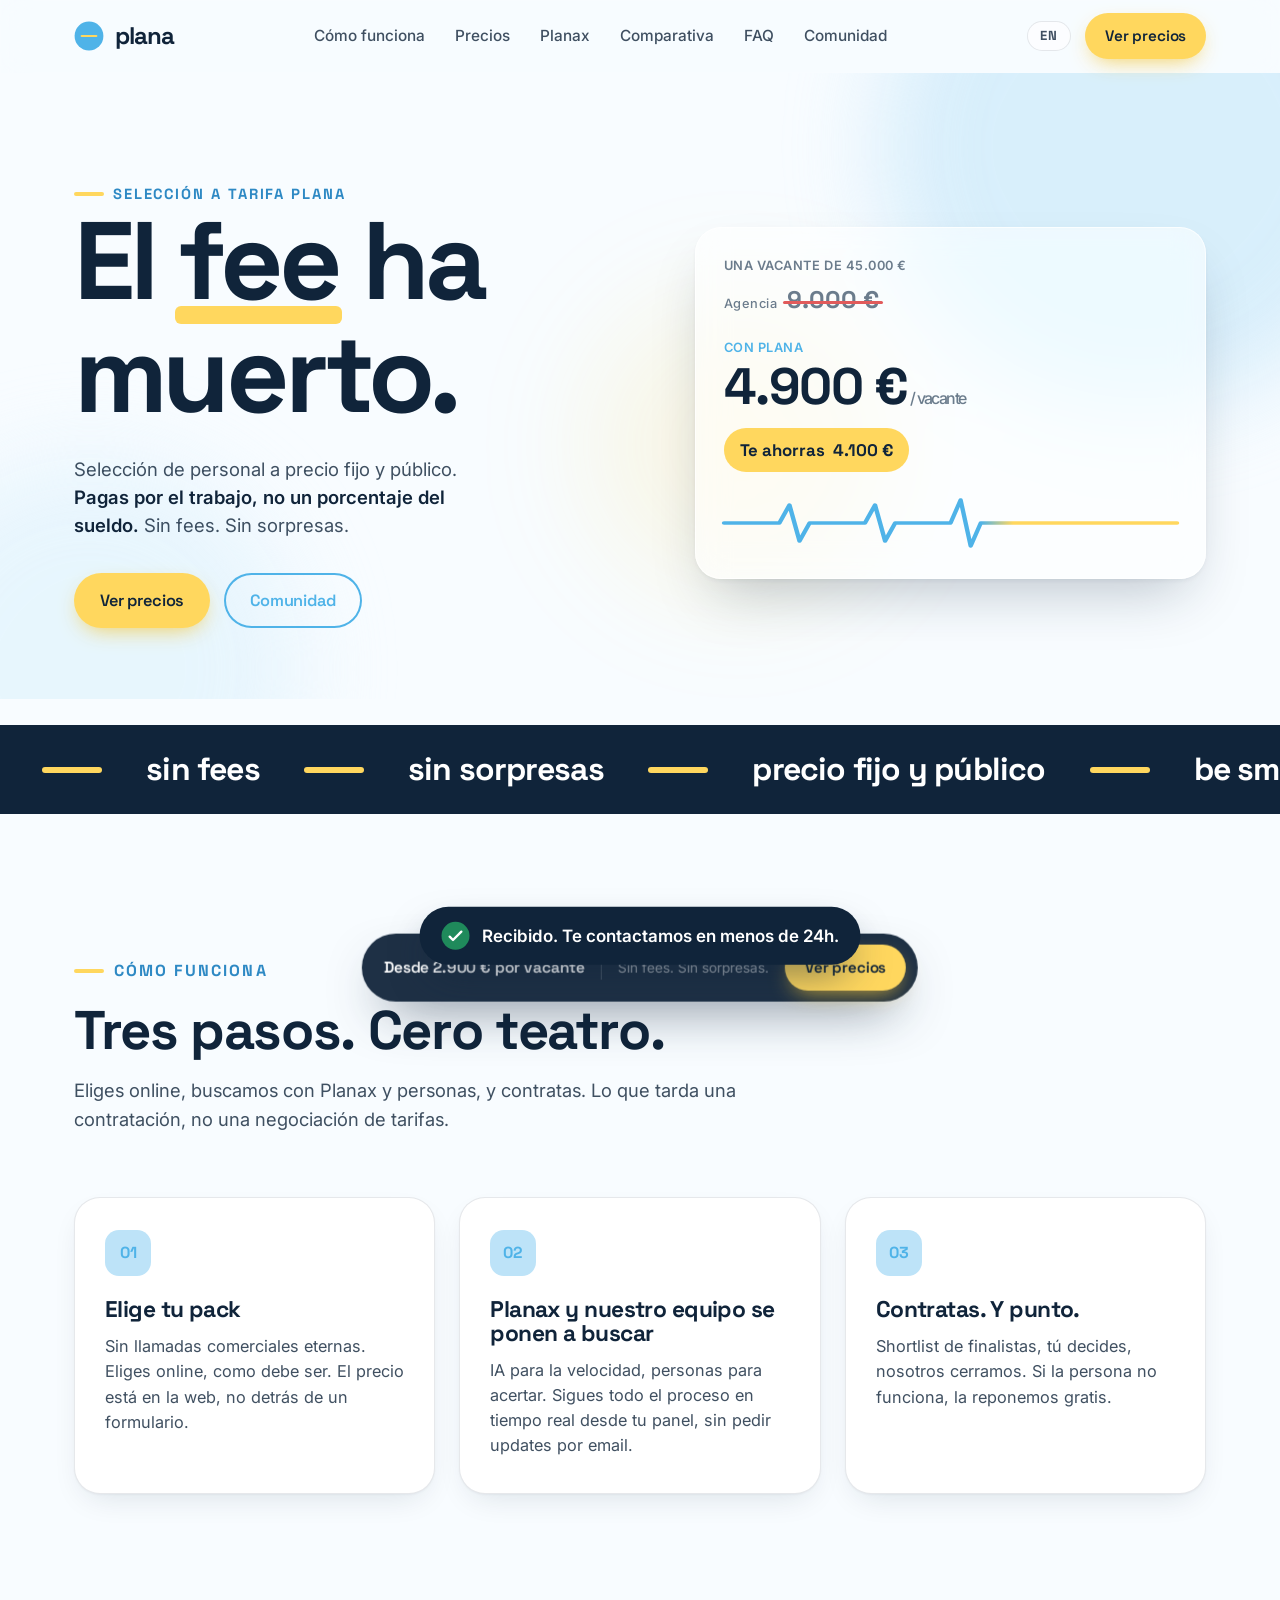
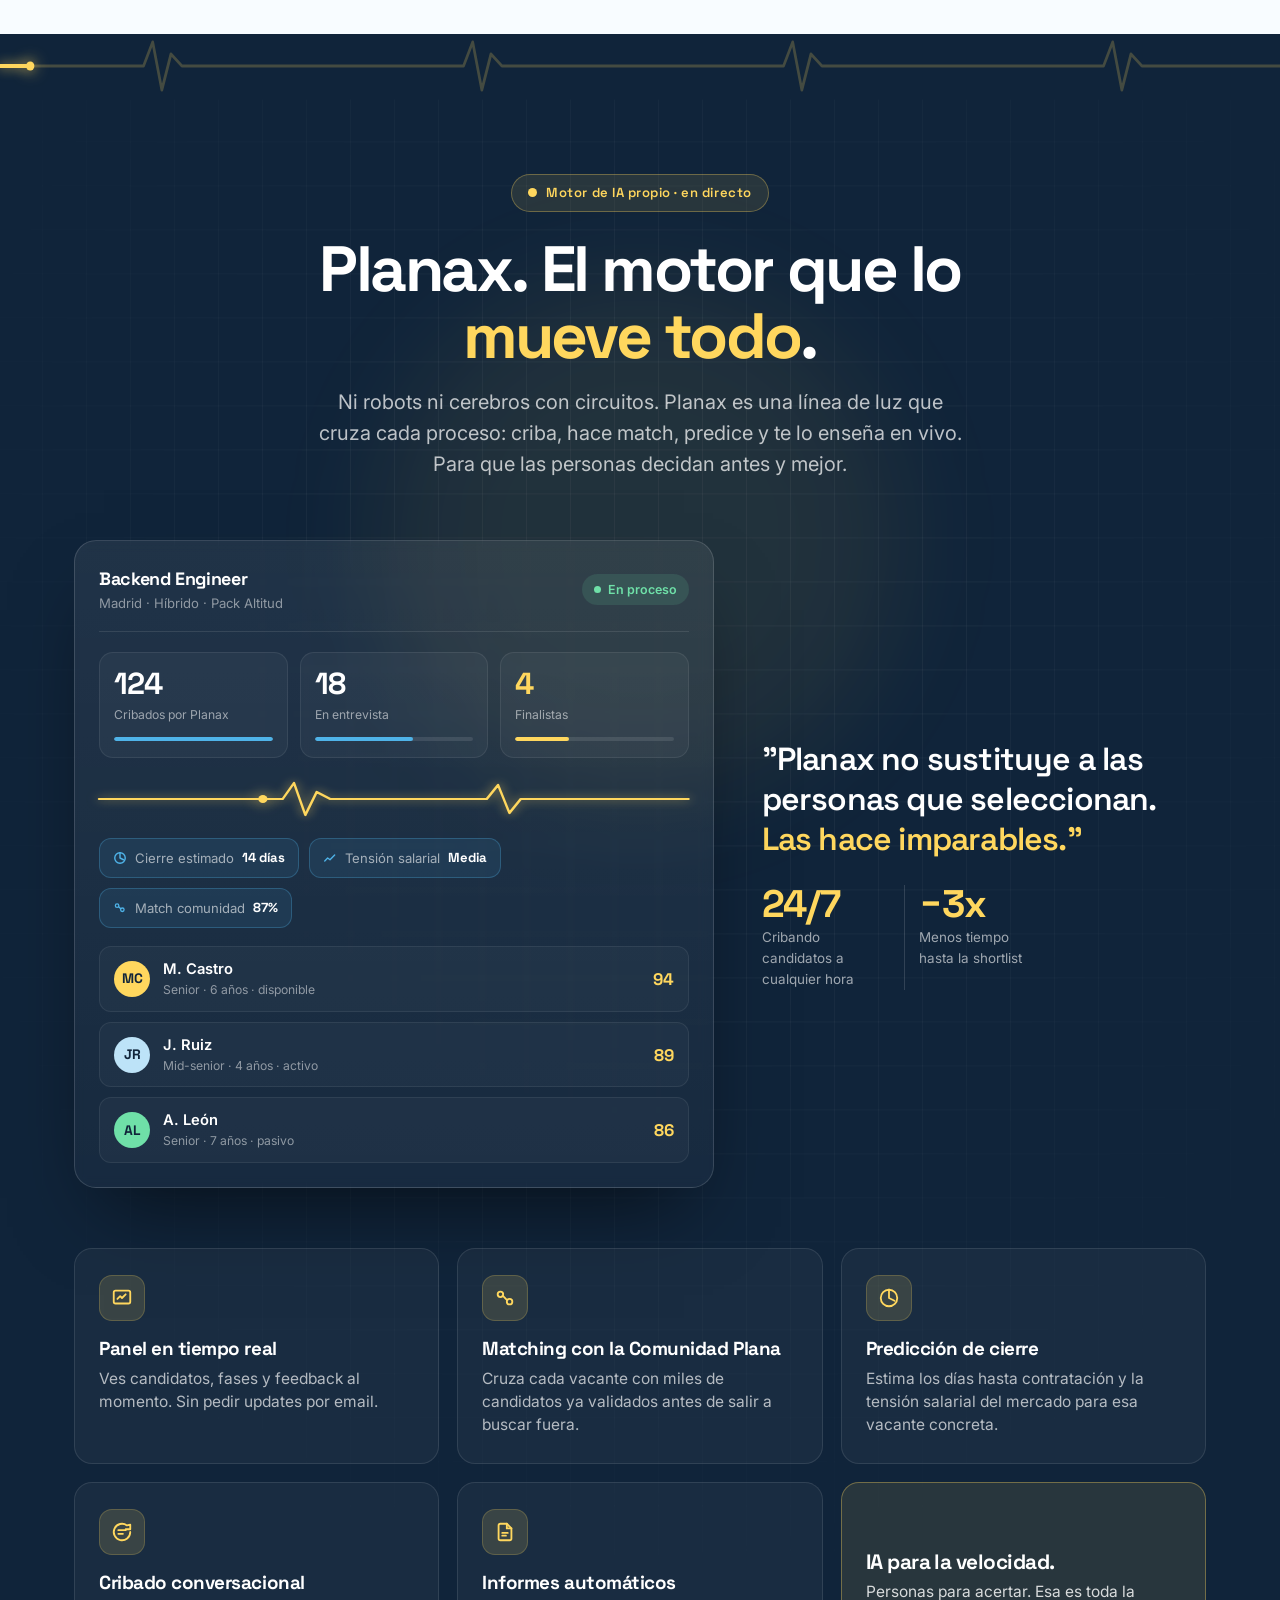
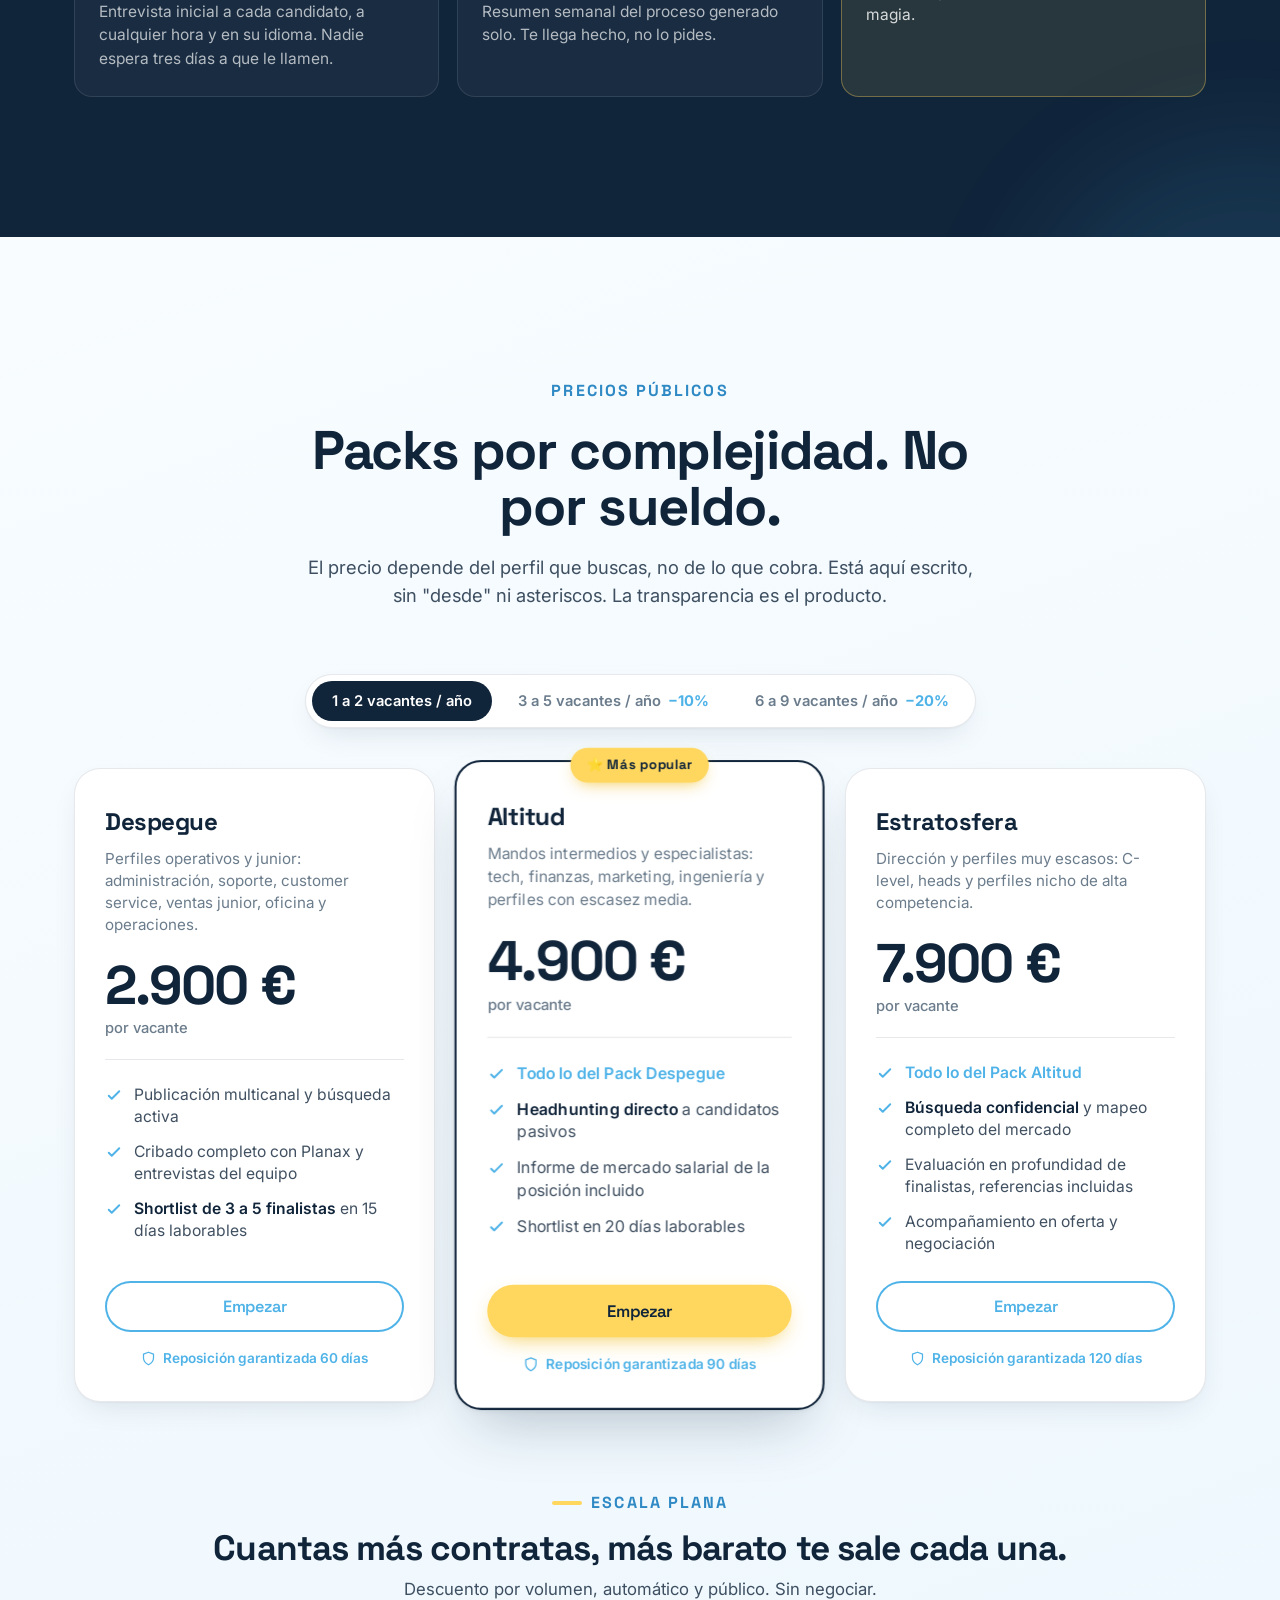
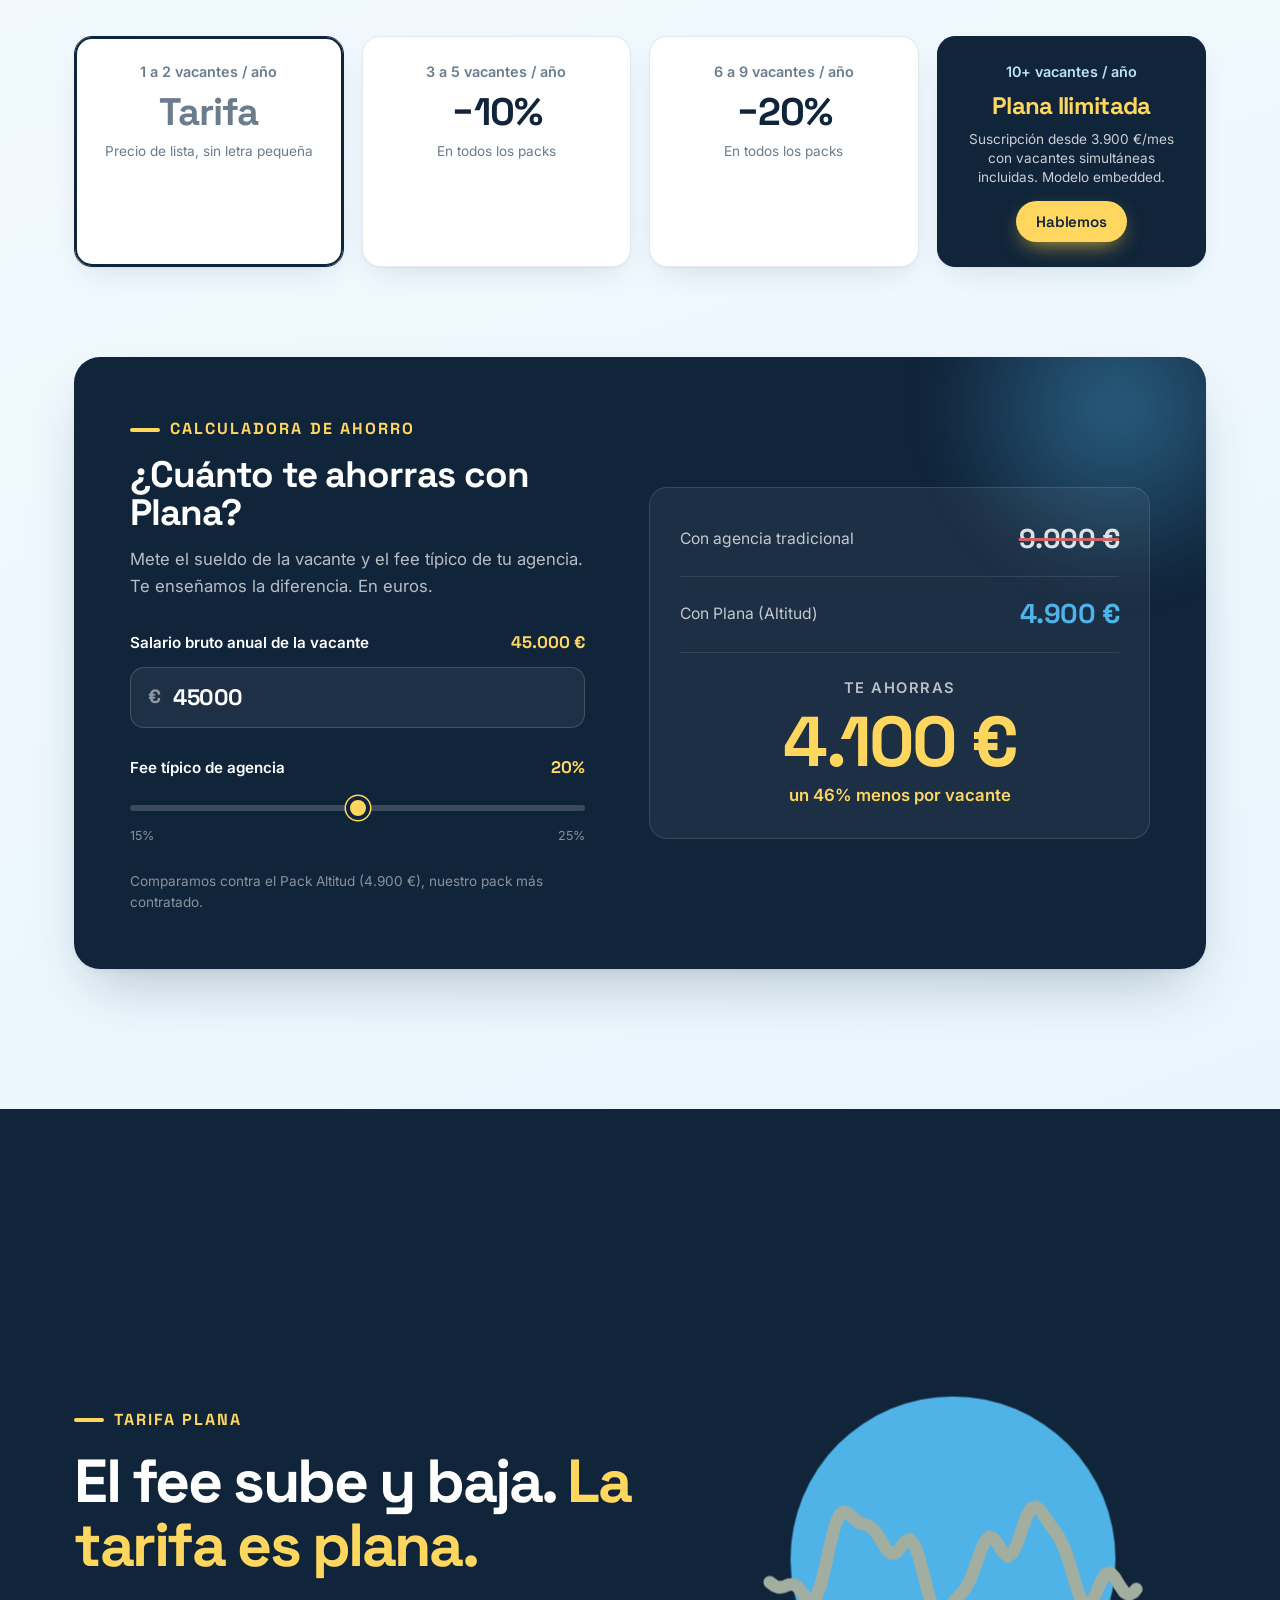
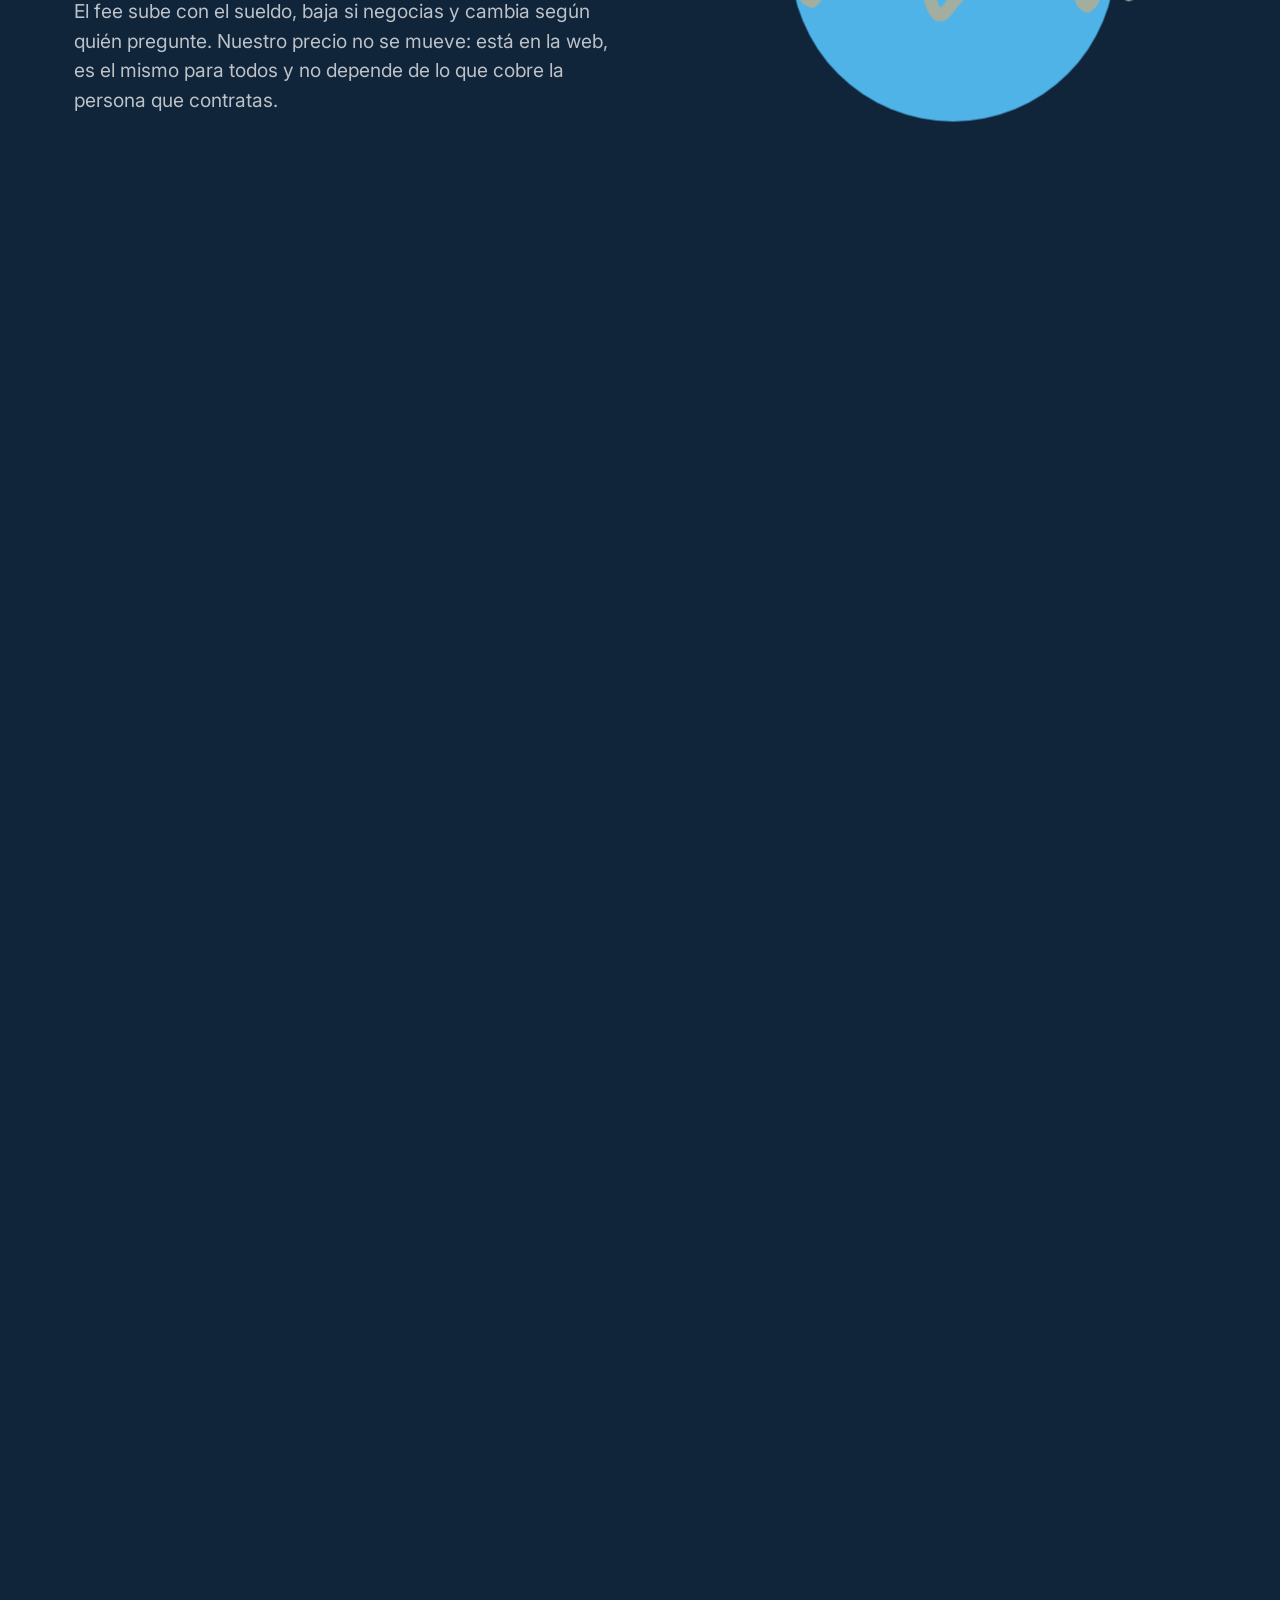
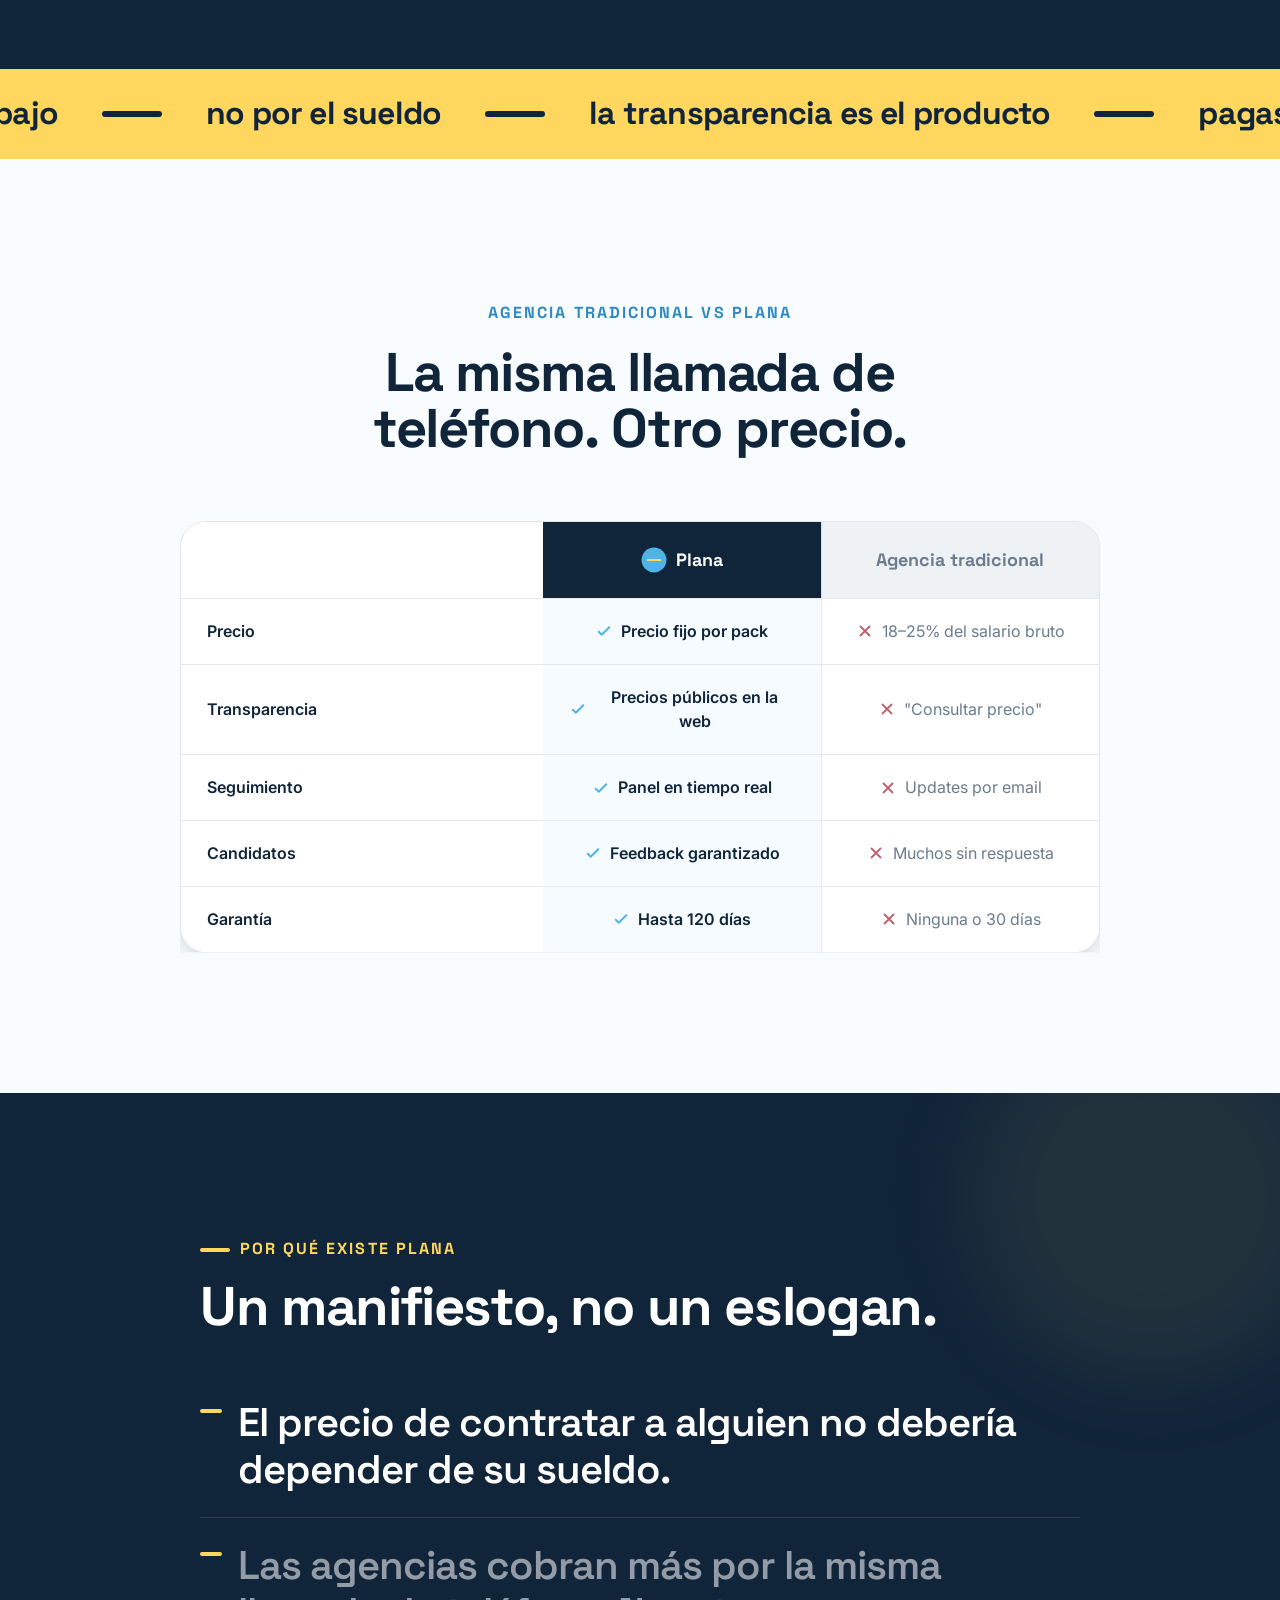
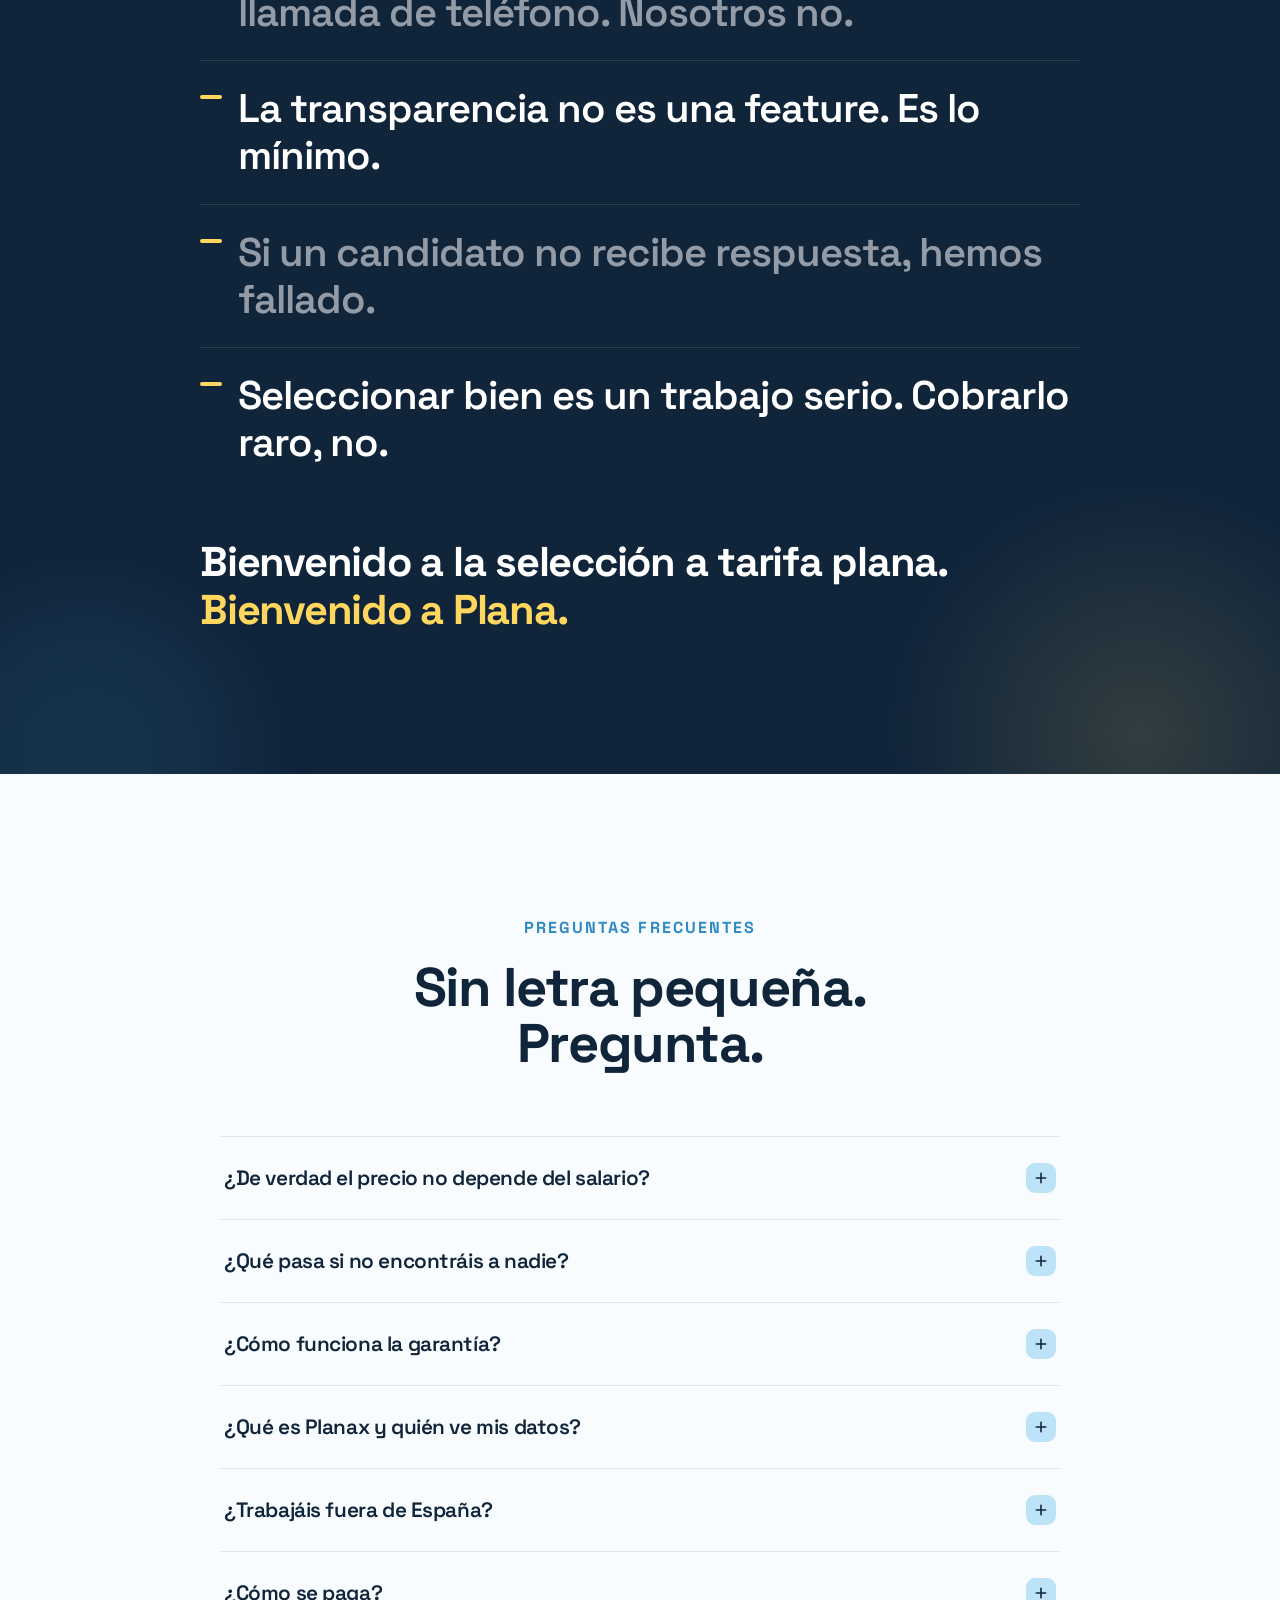
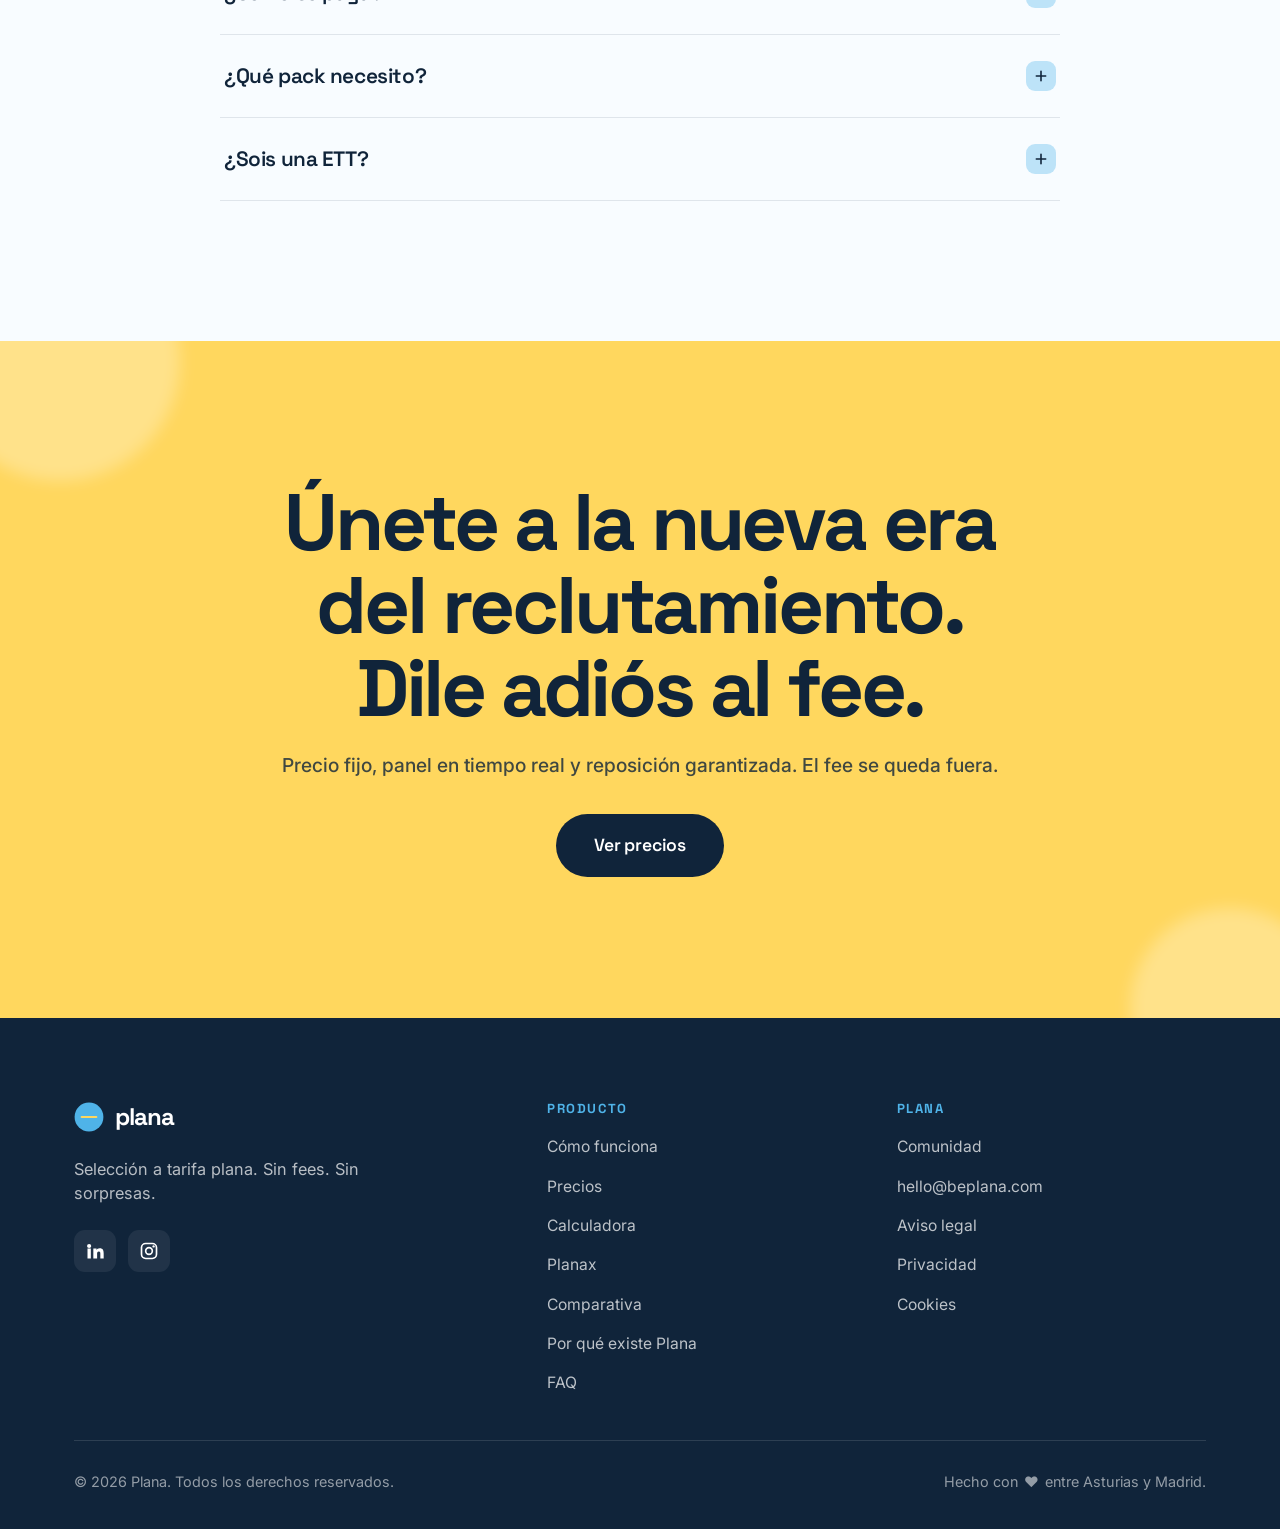
==== commit dbf249cd: "cambio nose" ====
--- a/index.html
+++ b/index.html
@@ -7,7 +7,6 @@
 <meta name="description" content="La primera plataforma española de selección de personal a tarifa plana. Sin fees. Sin sorpresas. Packs de precio fijo y público, no un porcentaje del salario. El fee ha muerto." />
 <meta name="theme-color" content="#F8FCFF" />
 
-<!-- Open Graph -->
 <meta property="og:type" content="website" />
 <meta property="og:site_name" content="Plana" />
 <meta property="og:title" content="Plana — Selección de personal a tarifa plana" />
@@ -566,7 +565,6 @@
   white-space: nowrap;
 }
 
-/* electro del hero */
 .ekg {
   margin-top: 24px;
   height: 54px;
@@ -586,8 +584,6 @@
   stroke-width: 2;
 }
 
-/* una sola línea: el degradado la pasa de azul a amarillo justo donde deja
-   de tener picos, así el amarillo es la misma línea y no algo encima */
 .ekg .line {
   stroke: url(#ekgGrad);
 }
@@ -597,8 +593,6 @@
   stroke-width: 9;
   opacity: 0;
 }
-
-/* social proof */
 
 .proof {
   position: relative;
@@ -641,8 +635,6 @@
 .hero .hero-copy .reveal {
   transition: none;
 }
-
-/* reveal animation */
 
 .reveal {
   opacity: 0;
@@ -868,7 +860,6 @@
   display: none;
 }
 
-/* con JS la línea sustituye a la barra, que solo es el estado de respaldo */
 .isostack.js .iso-wave {
   display: block;
 }
@@ -1006,9 +997,6 @@
   flex: 1;
 }
 
-/* El tick va absoluto, no en flex: con display:flex cada <b> se convertia
-   en un item propio y "Headhunting directo" quedaba en una columna y "a
-   candidatos pasivos" en otra, con el gap de 11px en medio. */
 .pack-feats li {
   position: relative;
   padding-left: 29px;
@@ -1381,8 +1369,6 @@
   margin-top: 8px;
 }
 
-/* results */
-
 .calc-result {
   background: rgba(255,255,255,.05);
   border: 1px solid rgba(255,255,255,.12);
@@ -1539,8 +1525,6 @@
 #planax h2 {
   color: #fff;
 }
-
-/* head */
 
 .px-head {
   text-align: center;
@@ -1600,8 +1584,6 @@
   margin-top: 18px;
 }
 
-/* stage: live panel + side */
-
 .px-stage {
   display: grid;
   grid-template-columns: 1.18fr .82fr;
@@ -1726,8 +1708,6 @@
   background: linear-gradient(90deg,transparent,rgba(255,215,94,.16),rgba(255,255,255,.10),transparent);
 }
 
-/* panel pulse strip */
-
 .panel-pulse {
   height: 42px;
   margin: 4px 0 18px;
@@ -1762,8 +1742,6 @@
   opacity: 0;
   filter: drop-shadow(0 0 7px rgba(255,215,94,.95));
 }
-
-/* insight chips */
 
 .panel-ins {
   display: flex;
@@ -1792,8 +1770,6 @@
 .chip-i span {
   color: rgba(255,255,255,.6);
 }
-
-/* candidate rows */
 
 .panel-cands {
   display: flex;
@@ -1847,8 +1823,6 @@
   color: var(--sol);
 }
 
-/* side */
-
 .px-side .anchor {
   font-family: var(--ff-head);
   font-weight: 600;
@@ -1888,8 +1862,6 @@
   width: 1px;
   background: rgba(255,255,255,.14);
 }
-
-/* features */
 
 .planax-feats {
   display: grid;
@@ -2128,8 +2100,6 @@
   border-color: var(--cielo);
   background: #fff;
 }
-
-/* modal */
 
 .modal-overlay[hidden] {
   display: none !important;
@@ -2234,8 +2204,6 @@
 .modal .ex-field {
   margin-bottom: 14px;
 }
-
-/* toast */
 
 .toast {
   position: fixed;
@@ -2317,8 +2285,6 @@
   opacity: 1;
 }
 
-/* glass hero card */
-
 .flatcard {
   background: rgba(255,255,255,.62);
   backdrop-filter: blur(16px) saturate(150%);
@@ -2326,8 +2292,6 @@
   border: 1px solid rgba(255,255,255,.7);
 }
 
-/* living gradient on packs */
-
 #packs {
   background: linear-gradient(160deg,var(--nube),#EAF6FD,#E0F0FB,var(--nube));
   background-size: 100% 320%;
@@ -2344,8 +2308,6 @@
   }
 }
 
-/* pricing 3D tilt */
-
 .pack {
   will-change: transform;
 }
@@ -2353,8 +2315,6 @@
 .packs-grid {
   perspective: 1400px;
 }
-
-/* row-by-row comparativa */
 
 .crow {
   opacity: 0;
@@ -2367,8 +2327,6 @@
   transform: none;
 }
 
-/* stronger button hover */
-
 .btn-sol:hover {
   transform: translateY(-3px) scale(1.035);
 }
@@ -2378,8 +2336,6 @@
 .btn-tinta:hover {
   transform: translateY(-3px) scale(1.03);
 }
-
-/* Planax glows float */
 
 .px-bg .glow.y {
   animation: floatGlowY 16s ease-in-out infinite;
@@ -2776,8 +2732,6 @@
   }
 }
 
-/* mobile nav */
-
 @media(max-width:880px) {
   .nav-links {
     display: none;
@@ -2858,8 +2812,6 @@
   pointer-events: none;
 }
 
-/* titulares cinéticos */
-
 .kin .w {
   display: inline-block;
   overflow: hidden;
@@ -2879,8 +2831,6 @@
   transform: none;
 }
 
-/* hero con más fuerza */
-
 .hero h1 {
   font-size: clamp(54px,8.6vw,124px);
   letter-spacing: -.042em;
@@ -2894,8 +2844,6 @@
 .hero .eyebrow {
   font-size: .92rem;
 }
-
-/* banda ticker */
 
 .tkband {
   background: var(--tinta);
@@ -2946,8 +2894,6 @@
 }
 
 
-/* foco de luz siguiendo el cursor */
-
 .pack,
 .step,
 .tier {
@@ -2979,8 +2925,6 @@
   background: radial-gradient(340px circle at var(--mx) var(--my),rgba(255,215,94,.22),transparent 62%);
 }
 
-/* reveal nítido, solo movimiento */
-
 .reveal {
   filter: none;
 }
@@ -2988,8 +2932,6 @@
 .reveal.in {
   transition: opacity .8s cubic-bezier(.16,1,.3,1),transform .8s cubic-bezier(.16,1,.3,1);
 }
-
-/* dock flotante */
 
 #dock {
   position: fixed;
@@ -3035,9 +2977,6 @@
   flex: none;
 }
 
-/* En móvil el dock era una píldora flotante sobre el contenido y tapaba
-   texto, porque nada reservaba su espacio. Pasa a barra de ancho completo
-   pegada abajo, y el body deja hueco para ella. */
 @media(max-width:640px) {
   #dock i,
   #dock .sep {
@@ -3063,8 +3002,6 @@
   }
 }
 
-/* botones magnéticos */
-
 .btn {
   will-change: transform;
 }
@@ -3130,7 +3067,6 @@
   opacity: .22;
 }
 
-/* el pulso: un tramo brillante que recorre la línea */
 .edgepulse .glow {
   stroke: var(--sol);
   stroke-width: 4;
@@ -3355,7 +3291,6 @@
     </div>
 
     <div class="px-stage">
-      <!-- LIVE PANEL -->
       <div class="panel reveal d1" aria-label="Panel en tiempo real de Planax (ejemplo)">
         <span class="panel-scan" aria-hidden="true"></span>
         <div class="panel-top">
@@ -3373,8 +3308,6 @@
         <div class="panel-pulse" aria-hidden="true">
           <svg viewBox="0 0 520 42" preserveAspectRatio="none">
             <path class="pl" d="M0,21 L150,21 L162,21 L172,5 L182,37 L192,14 L204,21 L330,21 L342,21 L352,7 L362,35 L372,21 L520,21"/>
-            <!-- el punto es un dash de longitud casi cero recorriendo el mismo path,
-                 así va clavado a la línea y lo conduce anime.js, no SMIL -->
             <path class="ph" d="M0,21 L150,21 L162,21 L172,5 L182,37 L192,14 L204,21 L330,21 L342,21 L352,7 L362,35 L372,21 L520,21"/>
           </svg>
         </div>
@@ -3390,7 +3323,6 @@
         </div>
       </div>
 
-      <!-- SIDE -->
       <div class="px-side reveal d2">
         <p class="anchor">"Planax no sustituye a las personas que seleccionan. <span class="y">Las hace imparables."</span></p>
         <div class="hl">
@@ -3450,9 +3382,6 @@
       <p>El precio depende del perfil que buscas, no de lo que cobra. Está aquí escrito, sin "desde" ni asteriscos. La transparencia es el producto.</p>
     </div>
 
-    <!-- Selector de tramo: aplica a los precios de abajo el descuento por
-         volumen que la Escala Plana ya publica. Las etiquetas son las mismas
-         de la escala, no hay copy nuevo. -->
     <div class="tier-switch reveal" role="group" aria-label="Vacantes al año">
       <button type="button" data-disc="0" aria-pressed="true">1 a 2 vacantes / año</button>
       <button type="button" data-disc="10" aria-pressed="false">3 a 5 vacantes / año<span class="off">−10%</span></button>
@@ -3460,7 +3389,6 @@
     </div>
 
     <div class="packs-grid">
-      <!-- DESPEGUE -->
       <article class="pack reveal d1">
         <div class="pack-name">Despegue</div>
         <p class="pack-for">Perfiles operativos y junior: administración, soporte, customer service, ventas junior, oficina y operaciones.</p>
@@ -3475,7 +3403,6 @@
         <span class="pack-guar"><svg width="15" height="15" viewBox="0 0 24 24" fill="none"><path d="M12 2l8 3v6c0 5-3.5 8.5-8 11-4.5-2.5-8-6-8-11V5l8-3z" stroke="#4FB3E8" stroke-width="2" stroke-linejoin="round"/></svg>Reposición garantizada 60 días</span>
       </article>
 
-      <!-- ALTITUD -->
       <article class="pack feat reveal d2">
         <span class="pack-badge">⭐ Más popular</span>
         <div class="pack-name">Altitud</div>
@@ -3492,7 +3419,6 @@
         <span class="pack-guar"><svg width="15" height="15" viewBox="0 0 24 24" fill="none"><path d="M12 2l8 3v6c0 5-3.5 8.5-8 11-4.5-2.5-8-6-8-11V5l8-3z" stroke="#4FB3E8" stroke-width="2" stroke-linejoin="round"/></svg>Reposición garantizada 90 días</span>
       </article>
 
-      <!-- ESTRATOSFERA -->
       <article class="pack reveal d3">
         <div class="pack-name">Estratosfera</div>
         <p class="pack-for">Dirección y perfiles muy escasos: C-level, heads y perfiles nicho de alta competencia.</p>
@@ -3509,7 +3435,6 @@
       </article>
     </div>
 
-    <!-- ESCALA PLANA -->
     <div class="escala">
       <div class="escala-head reveal">
         <span class="eyebrow" style="justify-content:center">Escala Plana</span>
@@ -3541,7 +3466,6 @@
       </div>
     </div>
 
-    <!-- CALCULADORA -->
     <div class="calc reveal" id="calc">
       <div class="calc-grid">
         <div class="calc-controls">
@@ -3721,7 +3645,6 @@
   </div>
 </section>
 
-<!-- modal cliente (elegir plan) -->
 <div class="modal-overlay" id="planModal" hidden>
   <div class="modal" role="dialog" aria-modal="true" aria-labelledby="pm-title">
     <button class="modal-x" id="pmClose" aria-label="Cerrar">&times;</button>
@@ -3741,7 +3664,6 @@
   </div>
 </div>
 
-<!-- toast cliente -->
 <div class="toast" id="toastClient" role="status" aria-live="polite">
   <span class="toast-ico"><svg width="20" height="20" viewBox="0 0 24 24" fill="none"><path d="M5 13l4 4L19 7" stroke="#fff" stroke-width="2.8" stroke-linecap="round" stroke-linejoin="round"/></svg></span>
   <span class="toast-txt">Recibido. Te contactamos en menos de 24h.</span>
@@ -3796,7 +3718,6 @@
 <script src="js/i18n.js"></script>
 <script>
 (function(){
-  /* ---- dynamic favicon (isotype) ---- */
   var fav = 'data:image/svg+xml,' + encodeURIComponent(
     '<svg xmlns="http://www.w3.org/2000/svg" viewBox="0 0 100 100"><circle cx="50" cy="50" r="50" fill="#4FB3E8"/><rect x="22" y="46.5" width="56" height="7" rx="3.5" fill="#FFD75E"/></svg>'
   );
@@ -3805,7 +3726,6 @@
   link.href = fav;
   document.head.appendChild(link);
 
-  /* ---- nav scrolled state ---- */
   var nav = document.querySelector('header.nav');
   var onScroll = function(){
     nav.classList.toggle('scrolled', window.scrollY > 12);
@@ -3813,7 +3733,6 @@
   onScroll();
   window.addEventListener('scroll', onScroll, {passive:true});
 
-  /* ---- mobile nav toggle ---- */
   var toggle = document.querySelector('.nav-toggle');
   var links = document.querySelector('.nav-links');
   if(toggle){
@@ -3830,7 +3749,6 @@
     });
   }
 
-  /* ---- reveal on scroll ---- */
   var io = new IntersectionObserver(function(entries){
     entries.forEach(function(en){
       if(en.isIntersecting){
@@ -3843,7 +3761,6 @@
     io.observe(el);
   });
 
-  /* ---- FAQ accordion ---- */
   document.querySelectorAll('.faq-item').forEach(function(item){
     var q = item.querySelector('.faq-q');
     var a = item.querySelector('.faq-a');
@@ -3868,7 +3785,6 @@
     });
   });
 
-  /* ---- selector de tramo de la Escala Plana ---- */
   (function(){
     var sw = document.querySelector('.tier-switch');
     if(!sw) return;
@@ -3882,8 +3798,6 @@
       euros = new Intl.NumberFormat('es-ES');
     }
 
-    /* El descuento se guarda para que el formulario sepa con que tramo
-       llego el lead, no solo que pack. */
     var descuento = 0;
 
     function aplicar(pct){
@@ -3907,8 +3821,6 @@
       if(b) aplicar(+b.getAttribute('data-disc'));
     });
 
-    /* Los cuadros de la Escala Plana mueven el selector: estan mas abajo y
-       explican el descuento, asi que tambien tienen que poder activarlo. */
     tramos.forEach(function(t, i){
       t.style.cursor = 'pointer';
       t.addEventListener('click', function(){ aplicar([0,10,20][i]); });
@@ -3919,7 +3831,6 @@
     aplicar(0);
   })();
 
-  /* ---- savings calculator ---- */
   var PLANA = 4900;
   var salary = document.getElementById('salary');
   var fee = document.getElementById('fee');
@@ -4000,7 +3911,6 @@
     });
   }
 
-  /* ---- comparativa: entrada fila por fila ---- */
   var compare = document.querySelector('.compare');
   if(compare){
     var rio = new IntersectionObserver(function(entries){
@@ -4017,7 +3927,6 @@
     rio.observe(compare);
   }
 
-  /* ---- parallax + tilt 3D en precios ---- */
   var reduce = window.matchMedia('(prefers-reduced-motion: reduce)').matches;
   if(!reduce){
     var paraEls = [];
@@ -4065,7 +3974,6 @@
     });
   }
 
-  /* ---- Cliente: elegir plan -> formulario "te contactamos en 24h" ---- */
   (function(){
     var planModal=document.getElementById('planModal');
     if(!planModal) return;
@@ -4093,8 +4001,6 @@
     function openPlan(pack){
       pmPack.innerHTML =
         '<span class="live-dot"></span>' + packLabel(pack);
-      /* El tramo elegido viaja con el lead: sin el, un 'Altitud' no dice si
-         venia con descuento por volumen. */
       var d = window.planaDescuento ? window.planaDescuento() : 0;
       pmField.value = d ? pack + ' (-' + d + '%)' : pack;
       planModal.hidden = false;
@@ -4168,8 +4074,6 @@
         return;
       }
 
-      /* Sin endpoint no se finge que ha llegado: antes esto enseñaba el aviso
-         de "te contactamos en 24h" sin enviar nada a ninguna parte. */
       if(!LISTO){
         fallo(en
           ? 'The form is not connected yet. Please write to hello@beplana.com and we will get back to you.'
@@ -4207,12 +4111,10 @@
 (function(){
 var reduce = matchMedia('(prefers-reduced-motion: reduce)').matches;
 
-/* barra de progreso */
 var pgs = document.createElement('div');
 pgs.id = 'pgs';
 document.body.appendChild(pgs);
 
-/* dock flotante */
 var dock = document.createElement('div');
 dock.id = 'dock';
 dock.innerHTML =
@@ -4222,8 +4124,6 @@
   '<a href="#packs" class="btn btn-sol btn-sm">Ver precios</a>';
 document.body.appendChild(dock);
 
-
-/* titulares cinéticos */
 function kinetize(el){
   if(el.dataset.kin) return;
   el.dataset.kin = '1';
@@ -4270,8 +4170,6 @@
   });
 }
 
-/* al cambiar de idioma el titular se reescribe entero, así que hay que
-   volver a trocearlo en palabras */
 addEventListener('plana:lang', function(){
   heads.forEach(function(h){
     kinetize(h);
@@ -4279,12 +4177,8 @@
   });
 });
 
-/* Los packs ya no se apilan con sticky: eran 4,8 pantallas de las 14 del
-   sitio y llegaban justo después del scroll fijo de la sección Motor. Dos
-   secuestros de scroll seguidos cansan. Ahora es una rejilla normal. */
 function stackFrame(){}
 
-/* foco de luz en tarjetas */
 if(!reduce){
   document.querySelectorAll('.pack,.step,.tier').forEach(function(c){
     c.addEventListener('pointermove', function(e){
@@ -4295,7 +4189,6 @@
     });
   });
 
-  /* botones magnéticos */
   document.querySelectorAll('.btn').forEach(function(b){
     b.addEventListener('pointermove', function(e){
       if(e.pointerType === 'touch') return;
@@ -4311,7 +4204,6 @@
   });
 }
 
-/* comparativa: entrada */
 (function(){
   var cmp = document.querySelector('.compare');
   if(!cmp) return;
@@ -4349,7 +4241,6 @@
   }, {passive:true});
 })();
 
-/* scroll maestro */
 var cta = document.querySelector('footer');
 var hero = document.querySelector('.hero');
 var raf = false;
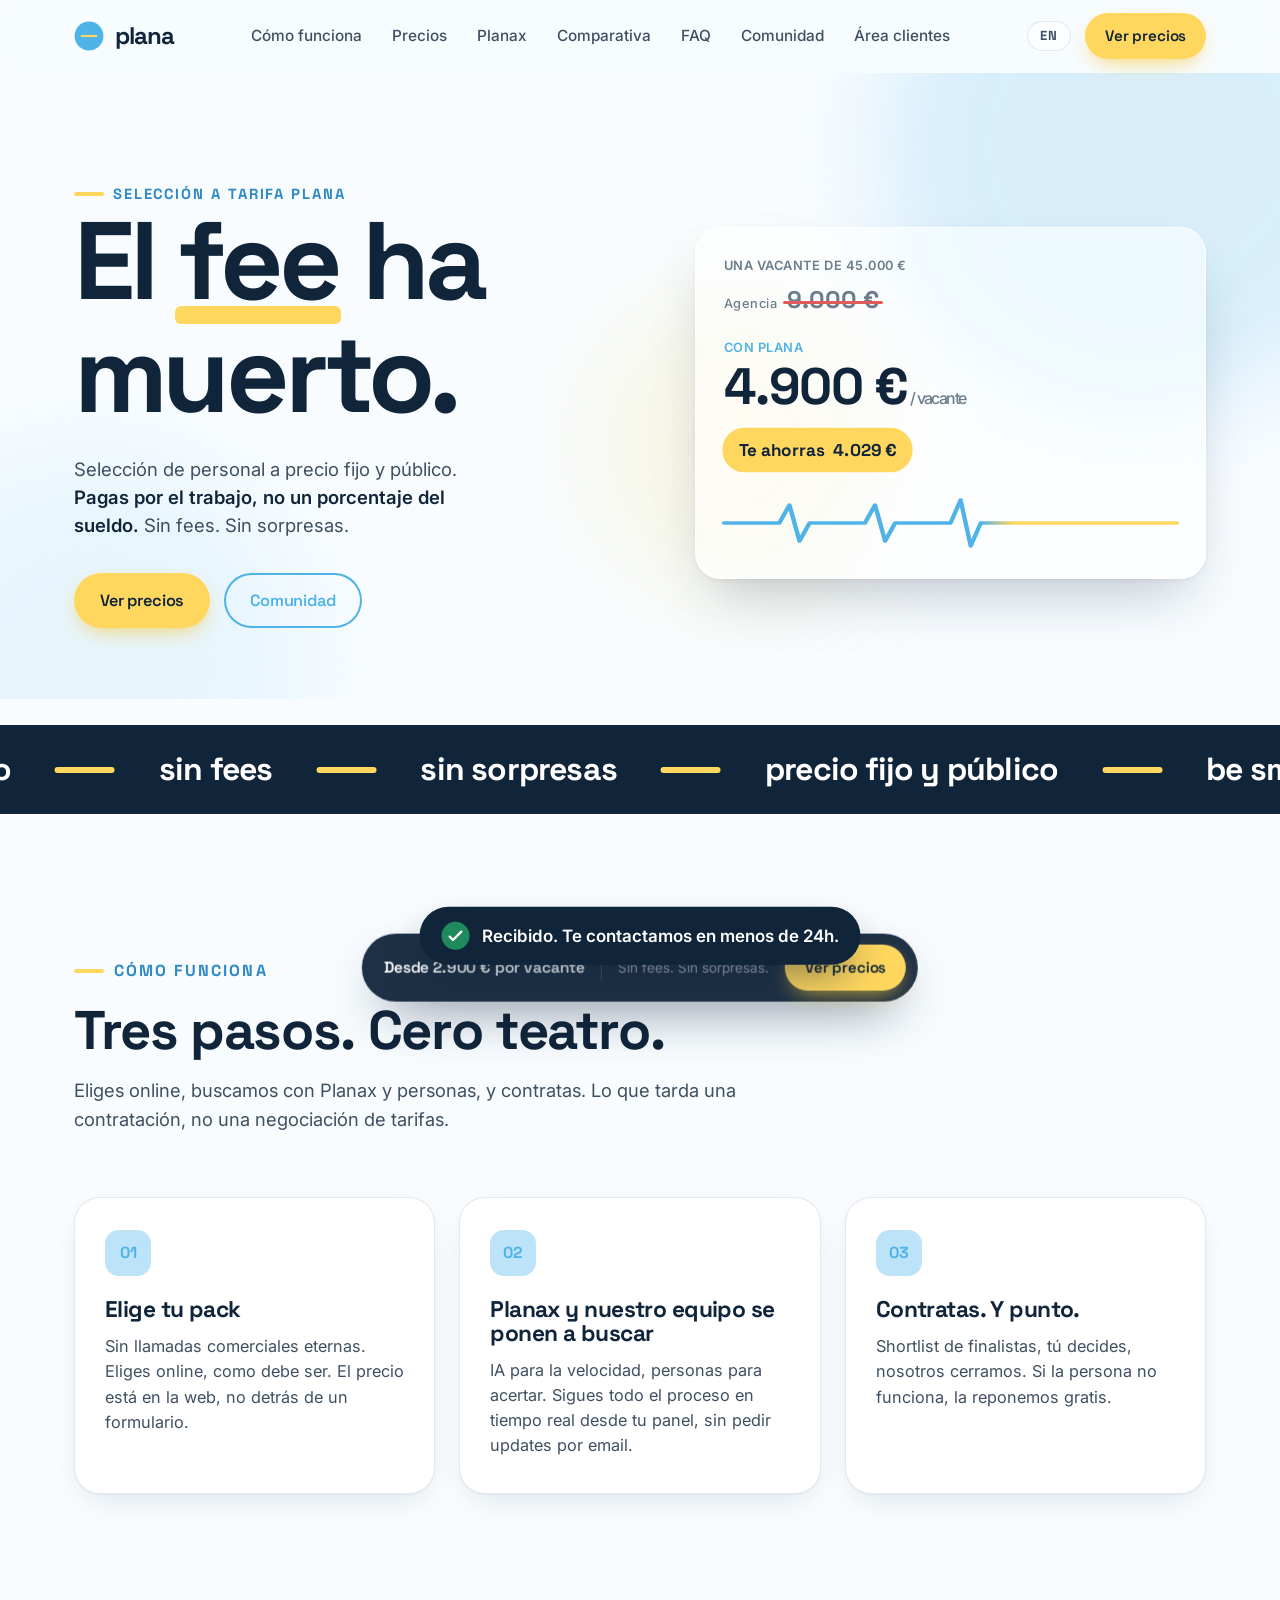
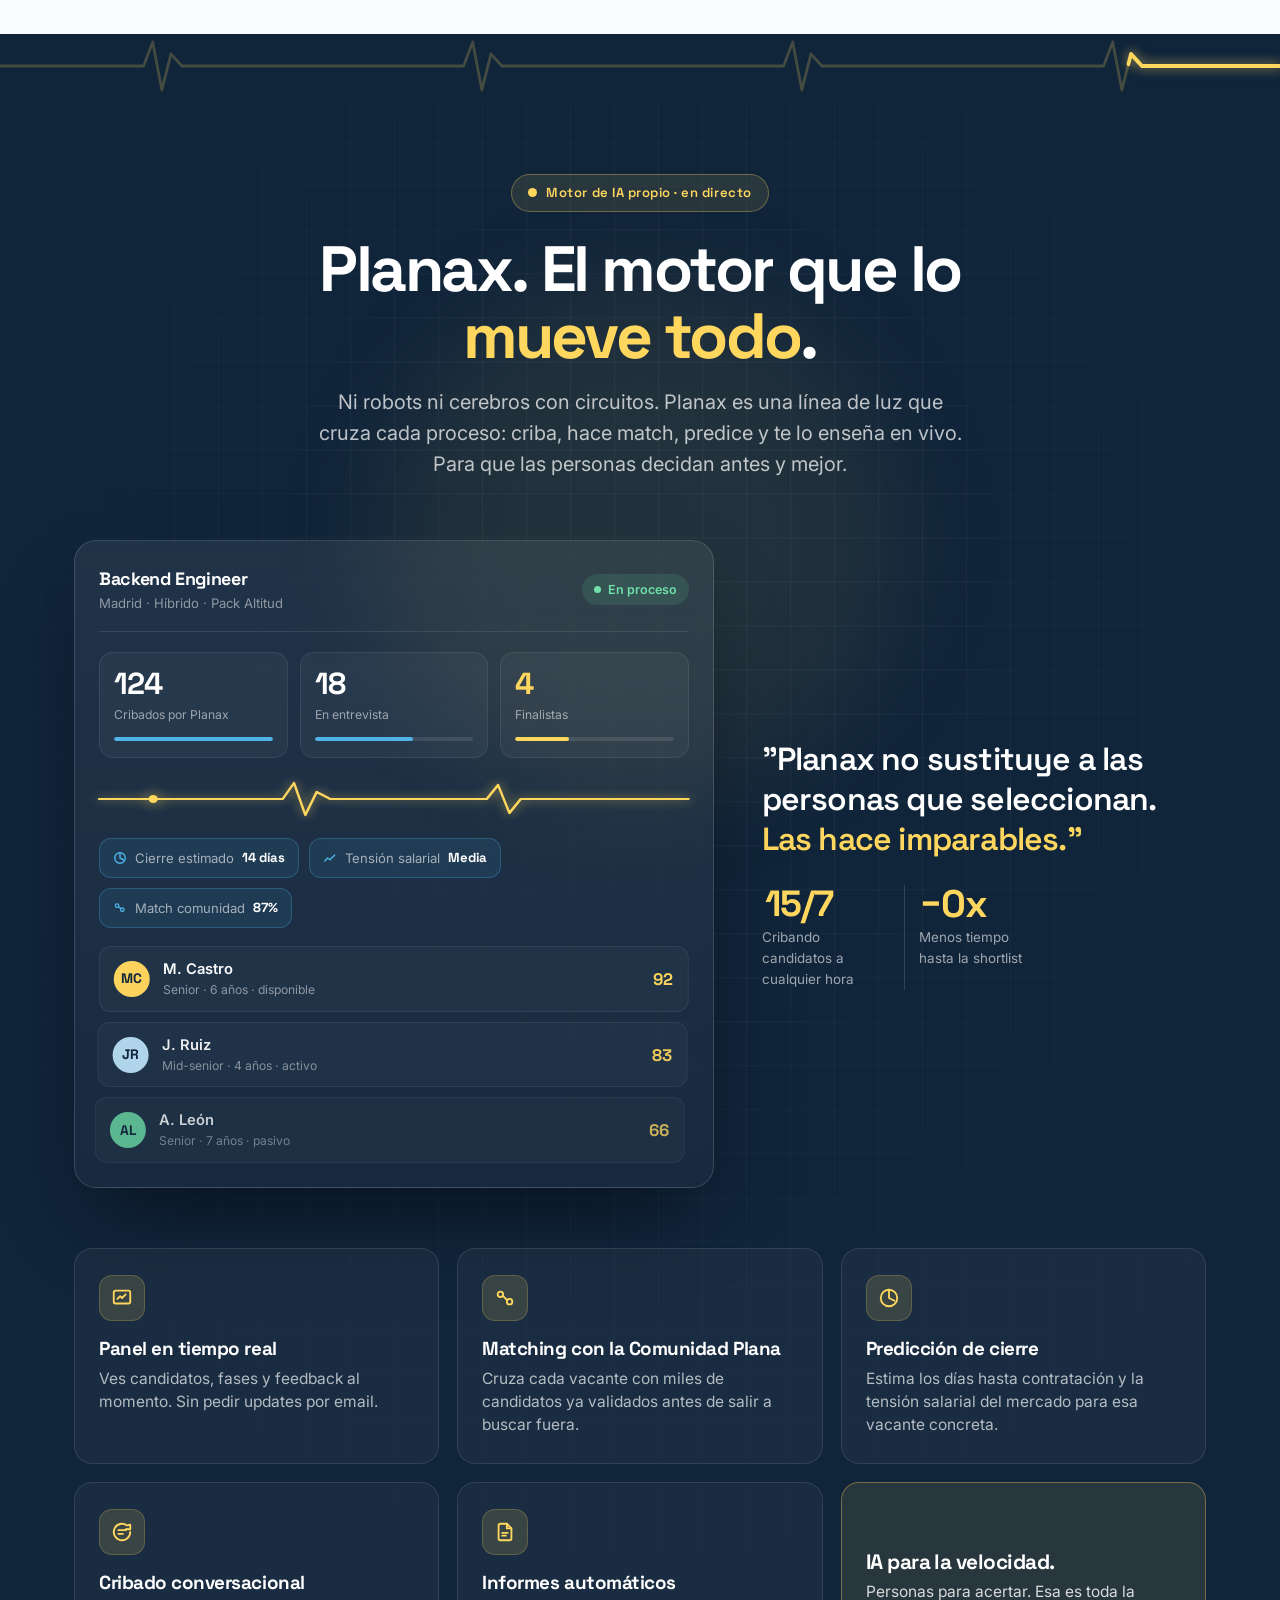
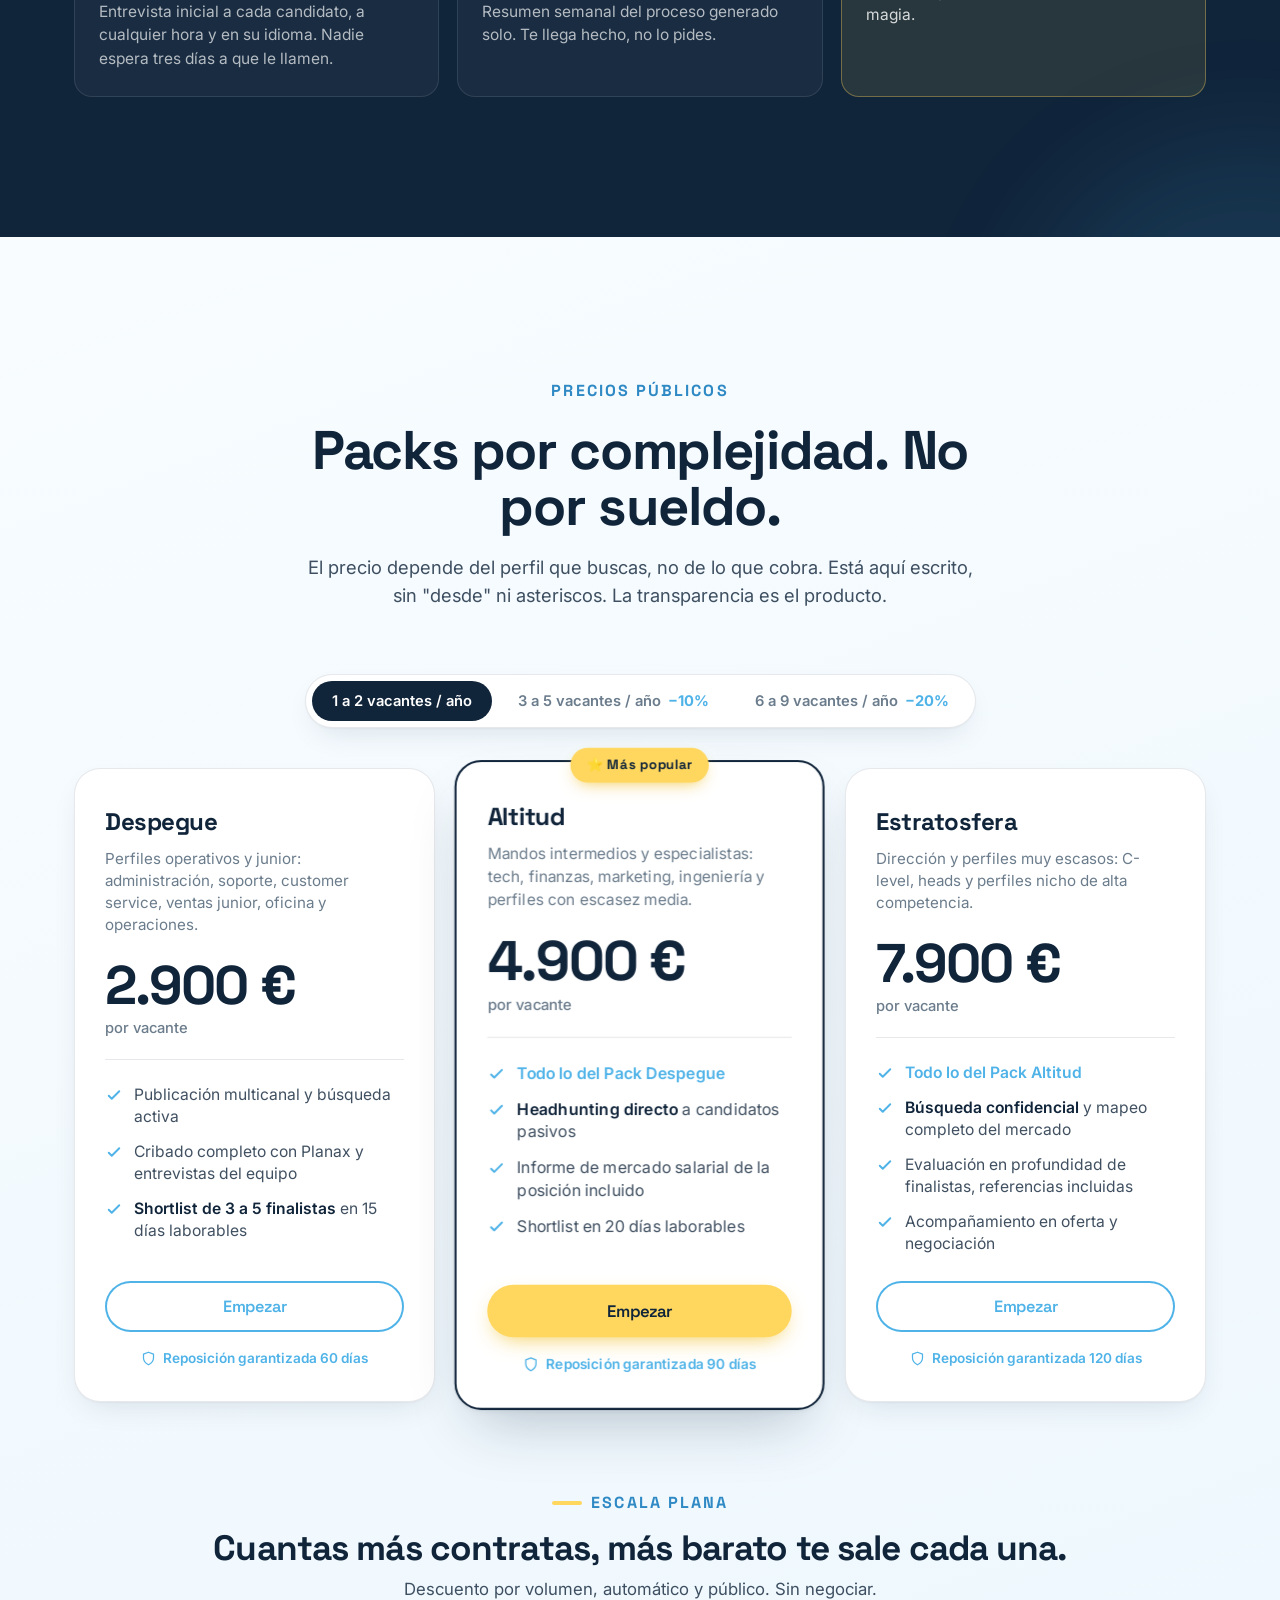
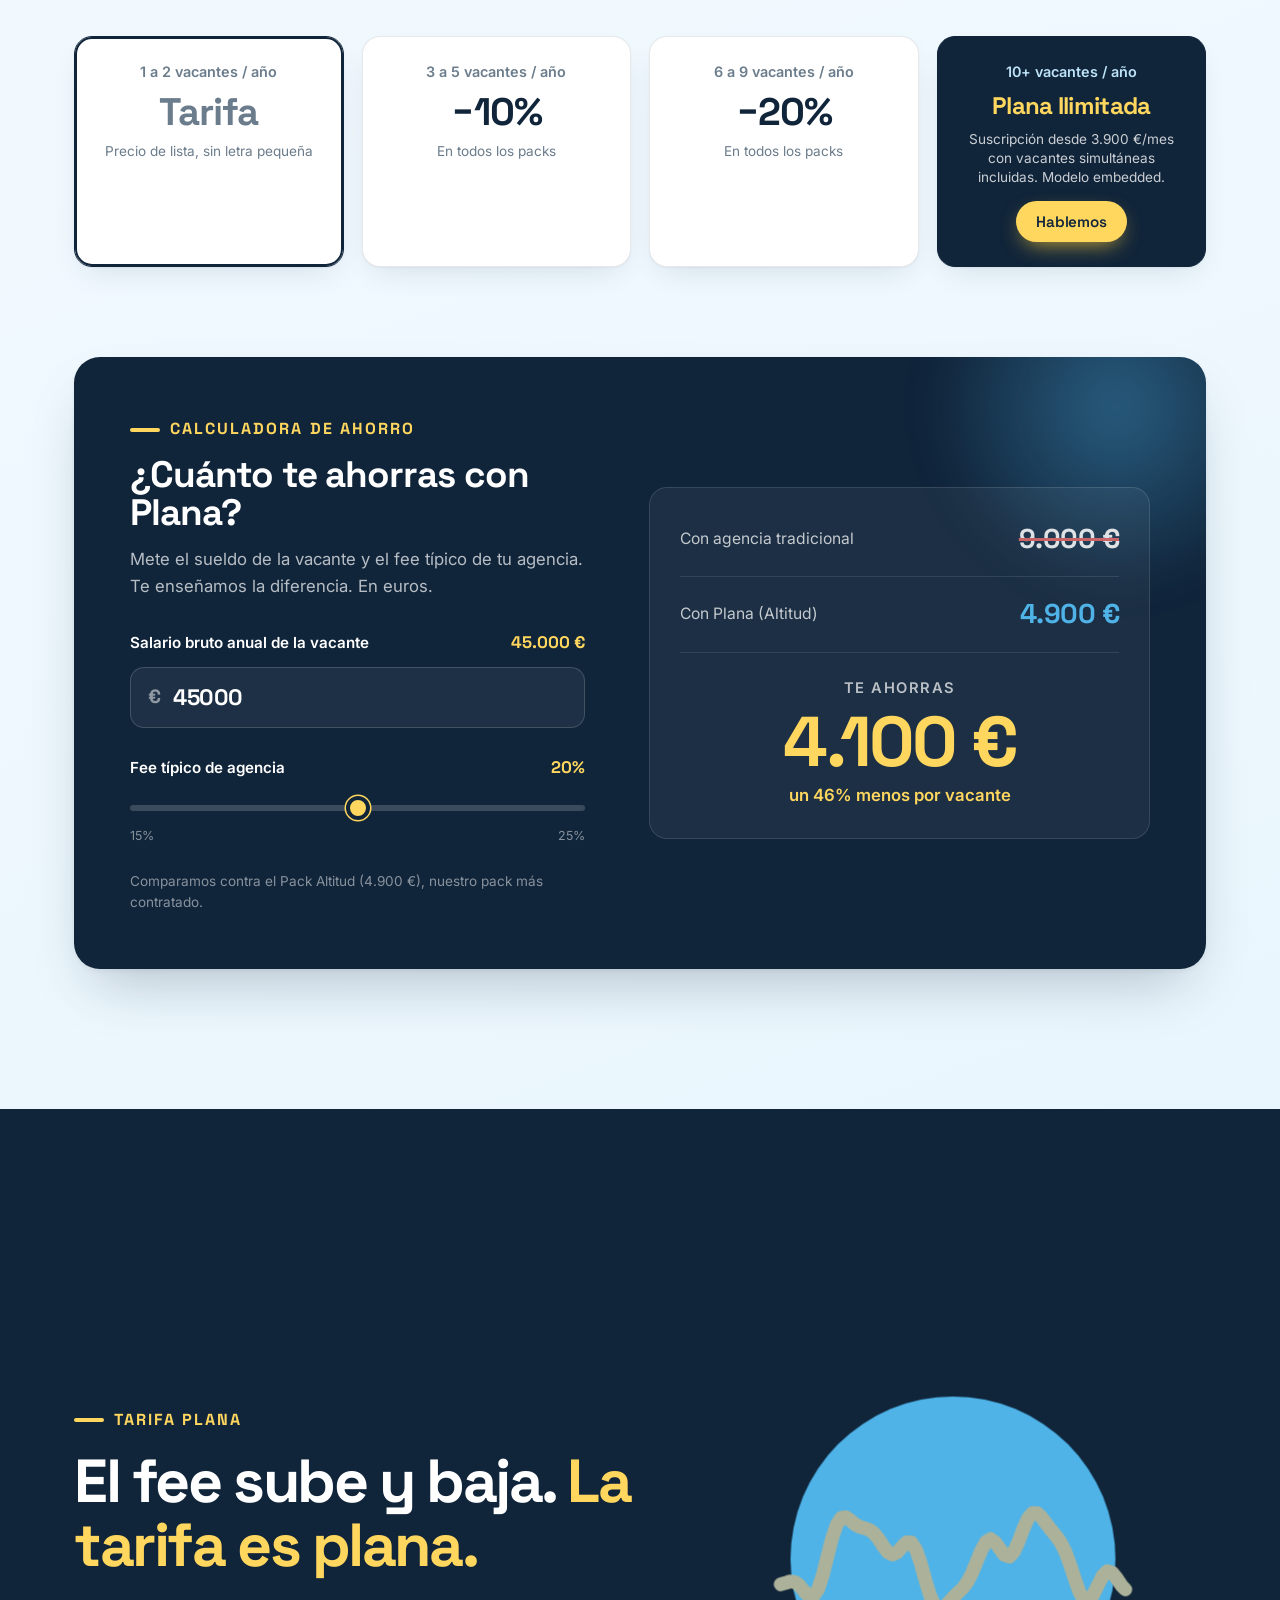
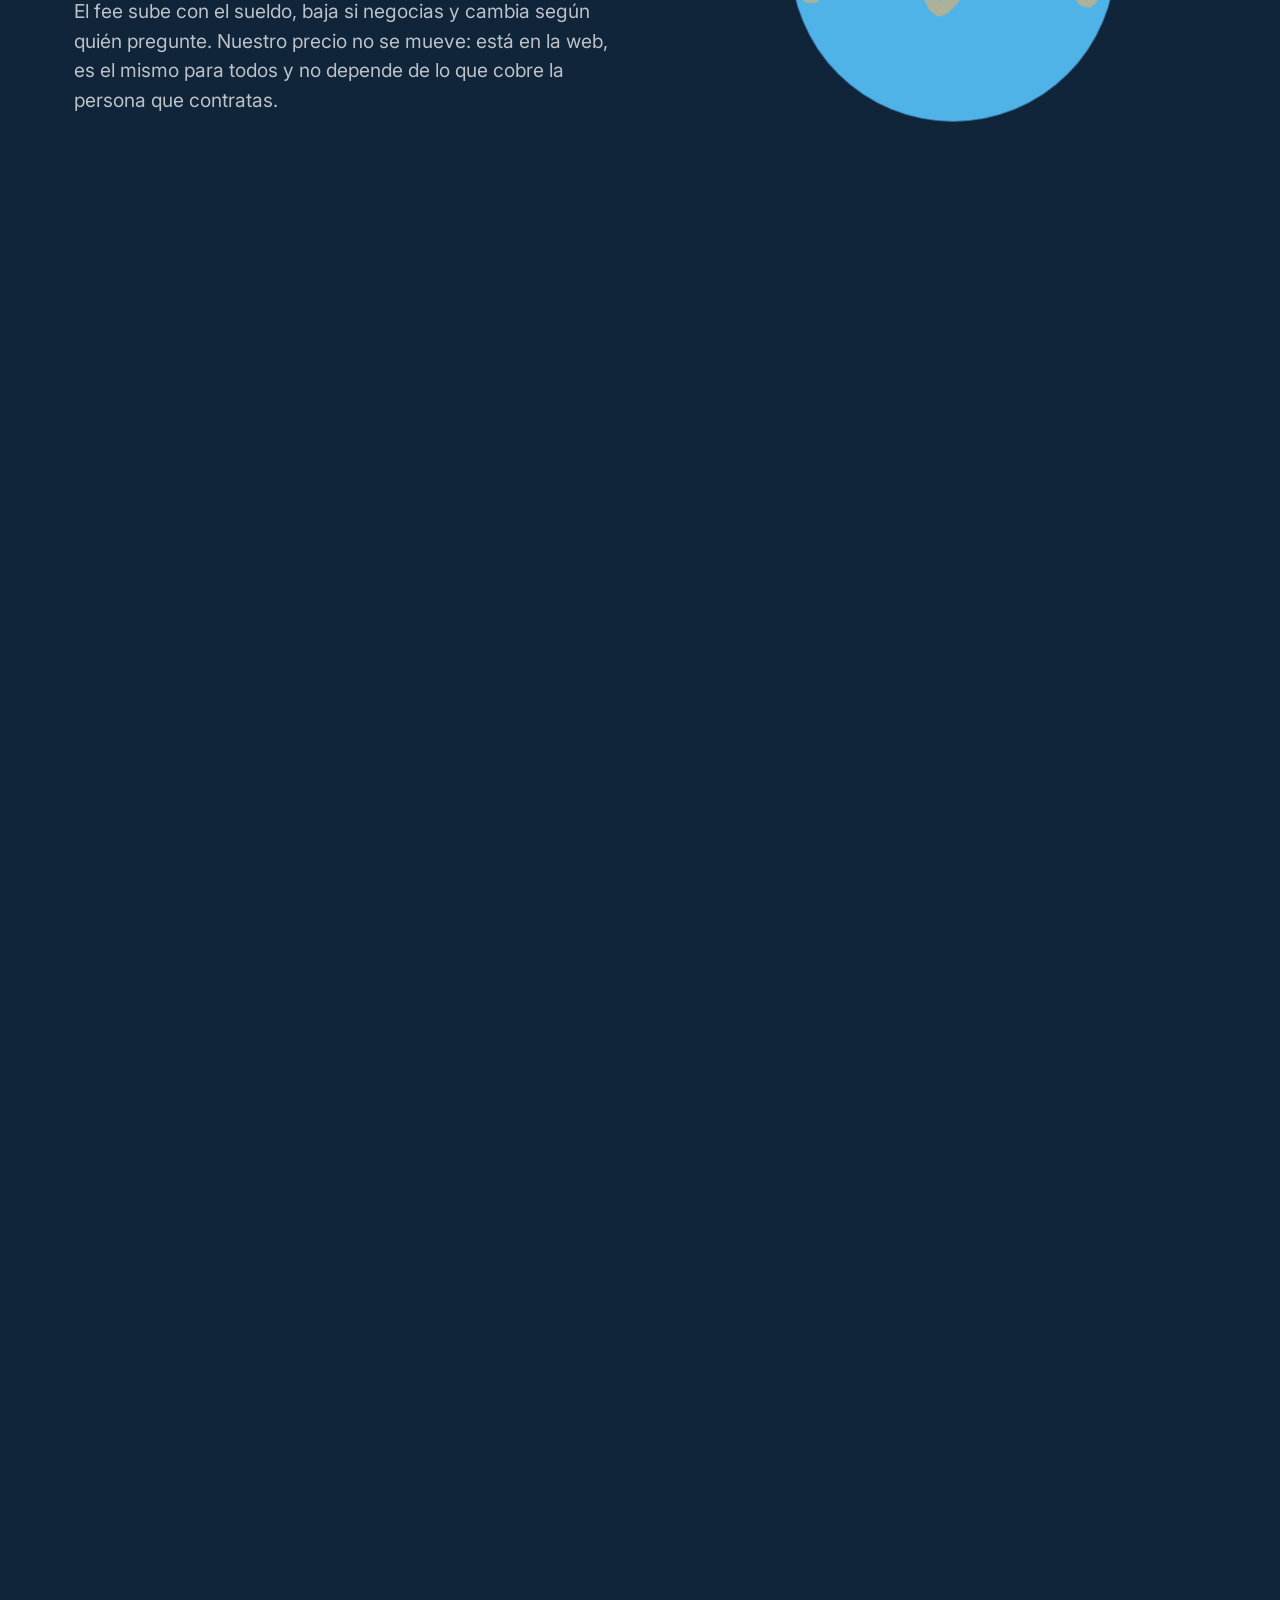
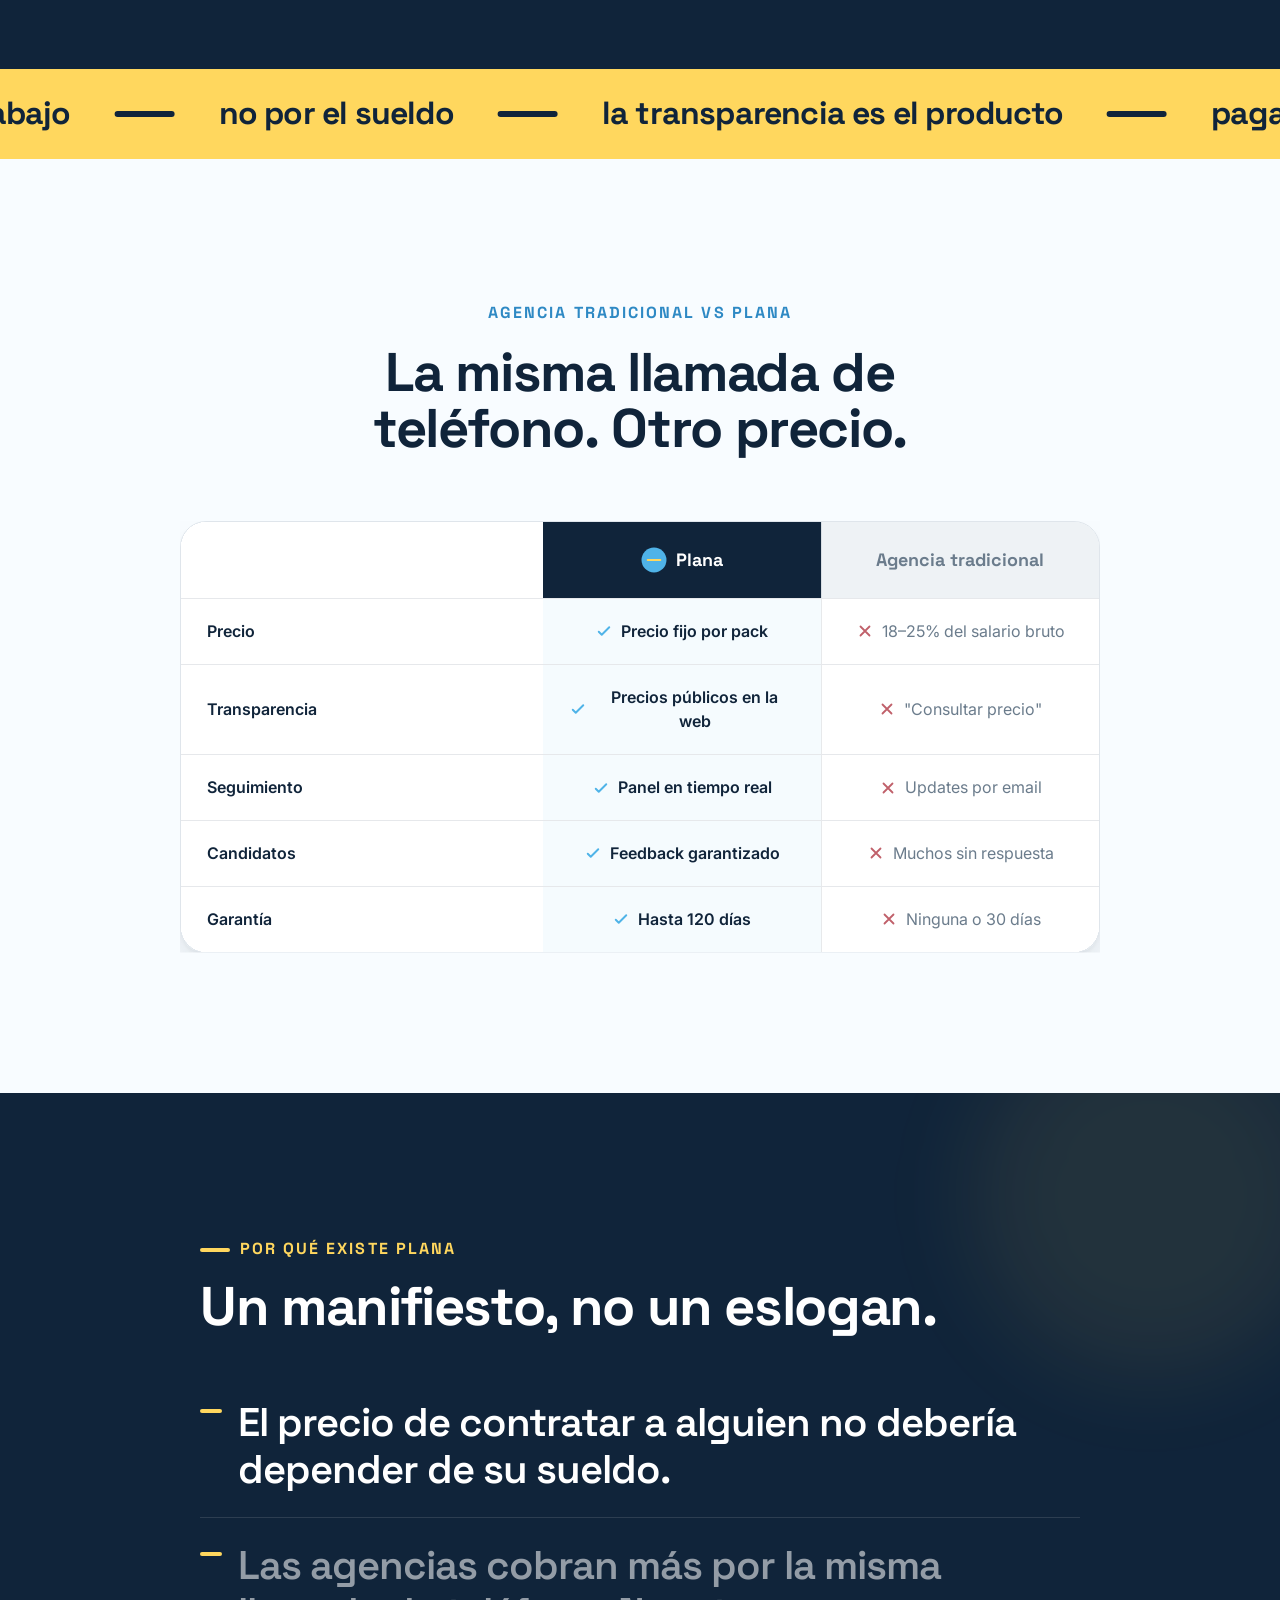
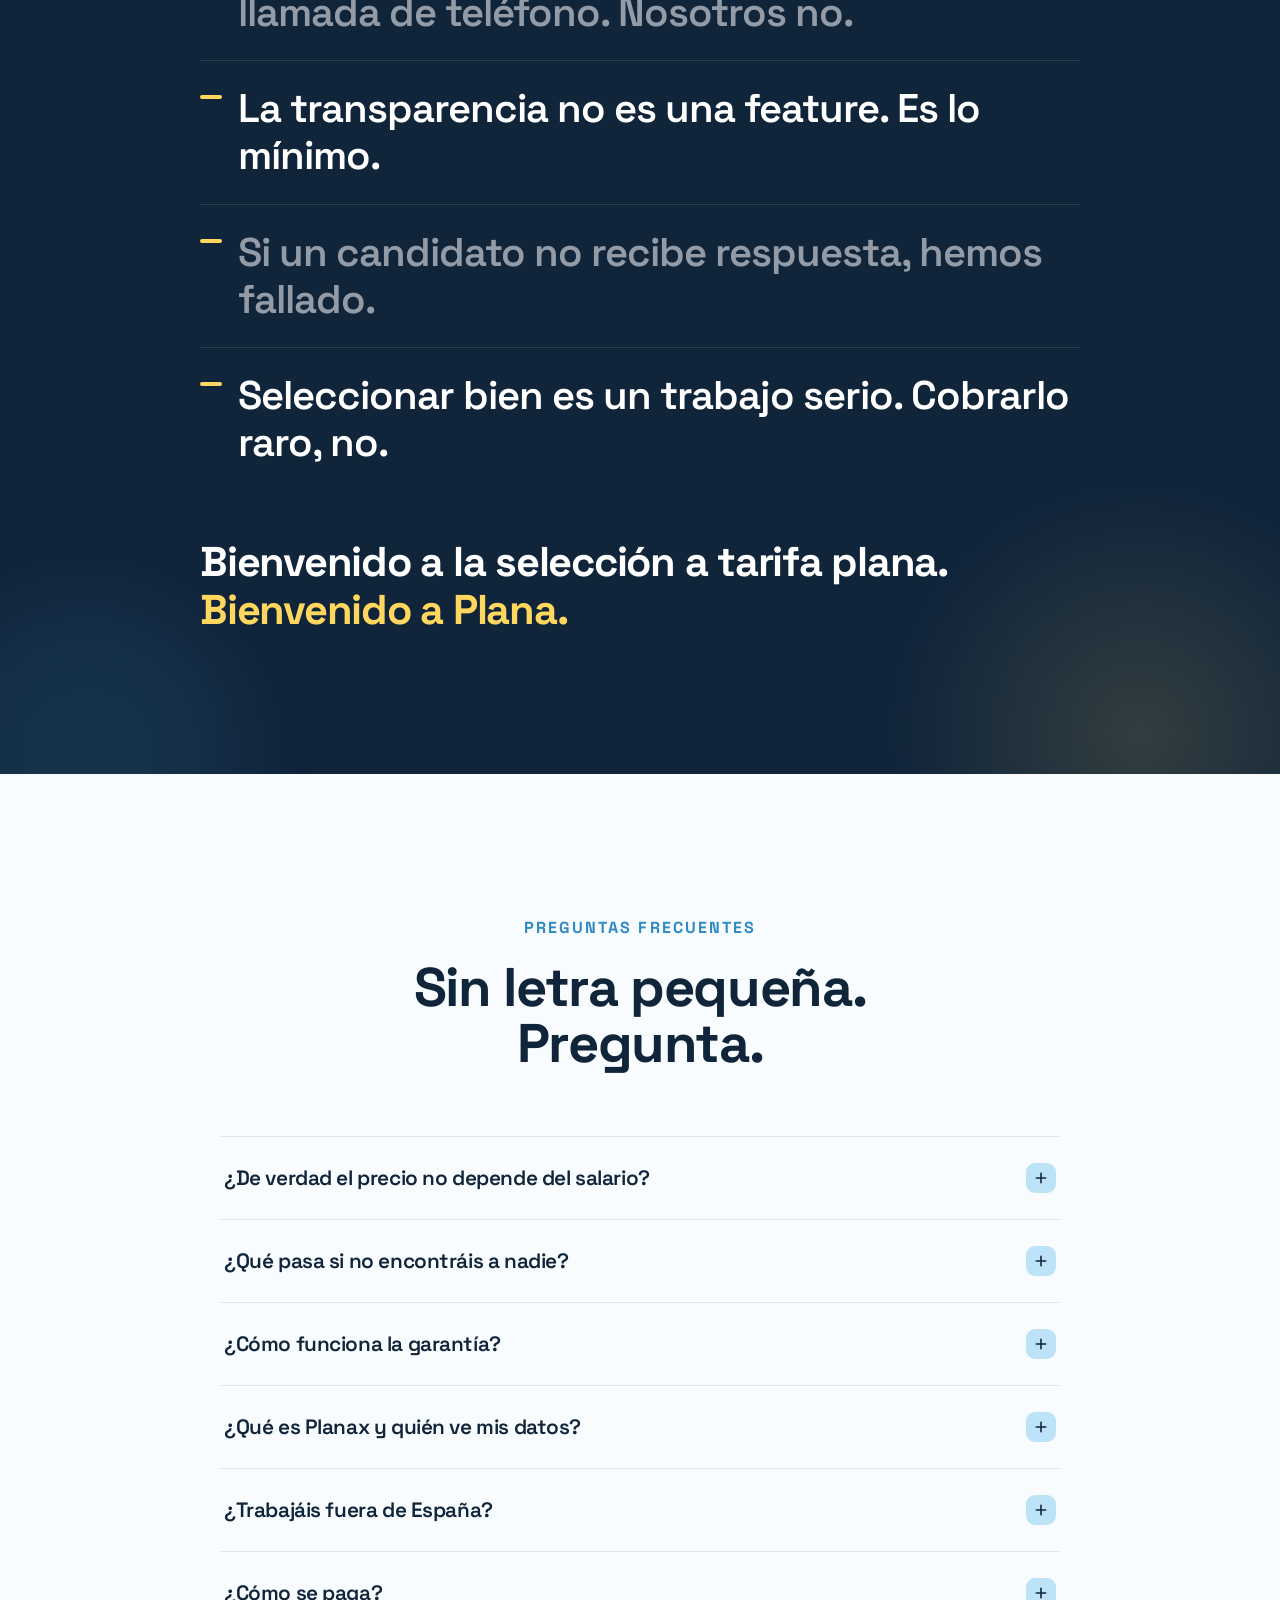
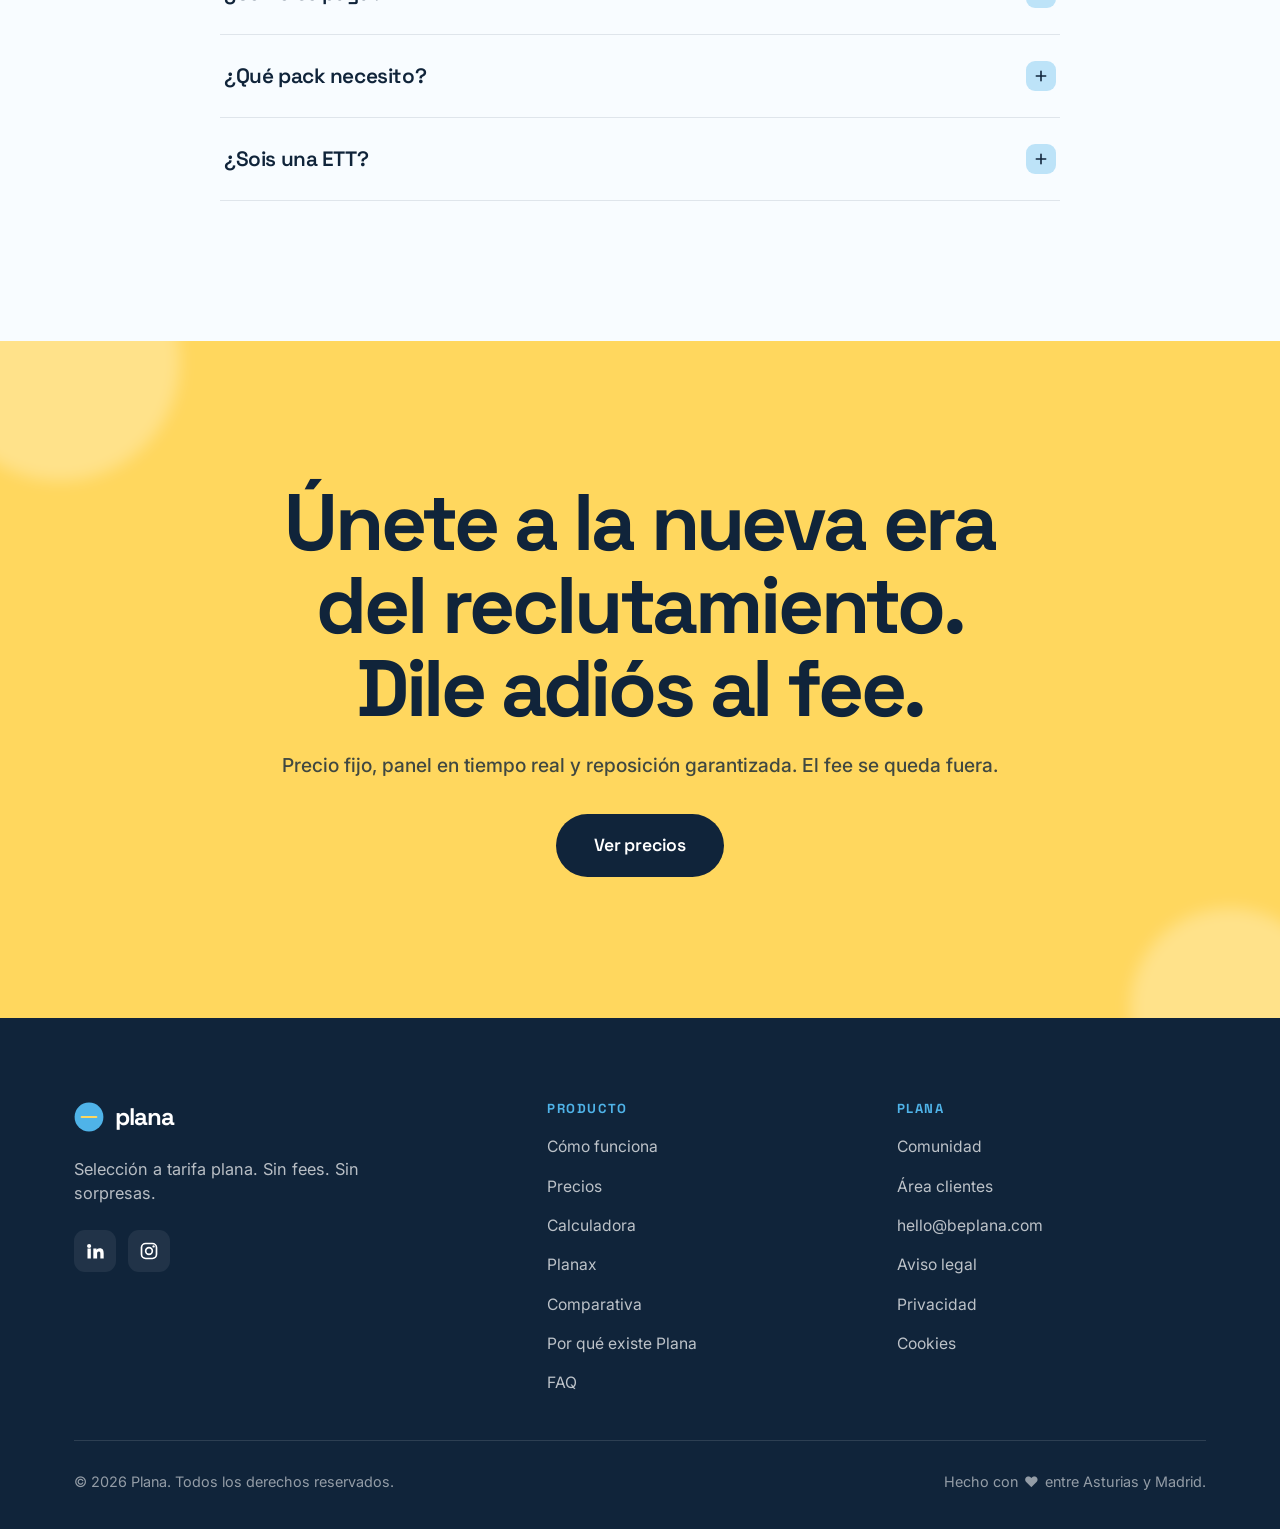
==== commit df3c3f79: "Añade el área de clientes con login y base de datos protegida La web promete "sigues todo el proceso" ====
--- a/index.html
+++ b/index.html
@@ -3189,6 +3189,7 @@
       <a href="#comparativa">Comparativa</a>
       <a href="#faq">FAQ</a>
       <a href="comunidad/">Comunidad</a>
+      <a href="portal/">Área clientes</a>
     </nav>
     <div class="nav-cta">
       <a href="#packs" class="btn btn-sol btn-sm">Ver precios</a>
@@ -3700,6 +3701,7 @@
         <h4>Plana</h4>
         <ul>
           <li><a href="comunidad/">Comunidad</a></li>
+          <li><a href="portal/">Área clientes</a></li>
           <li><a href="mailto:hello@beplana.com">hello@beplana.com</a></li>
           <li><a href="legal/aviso-legal.html">Aviso legal</a></li>
           <li><a href="legal/privacidad.html">Privacidad</a></li>
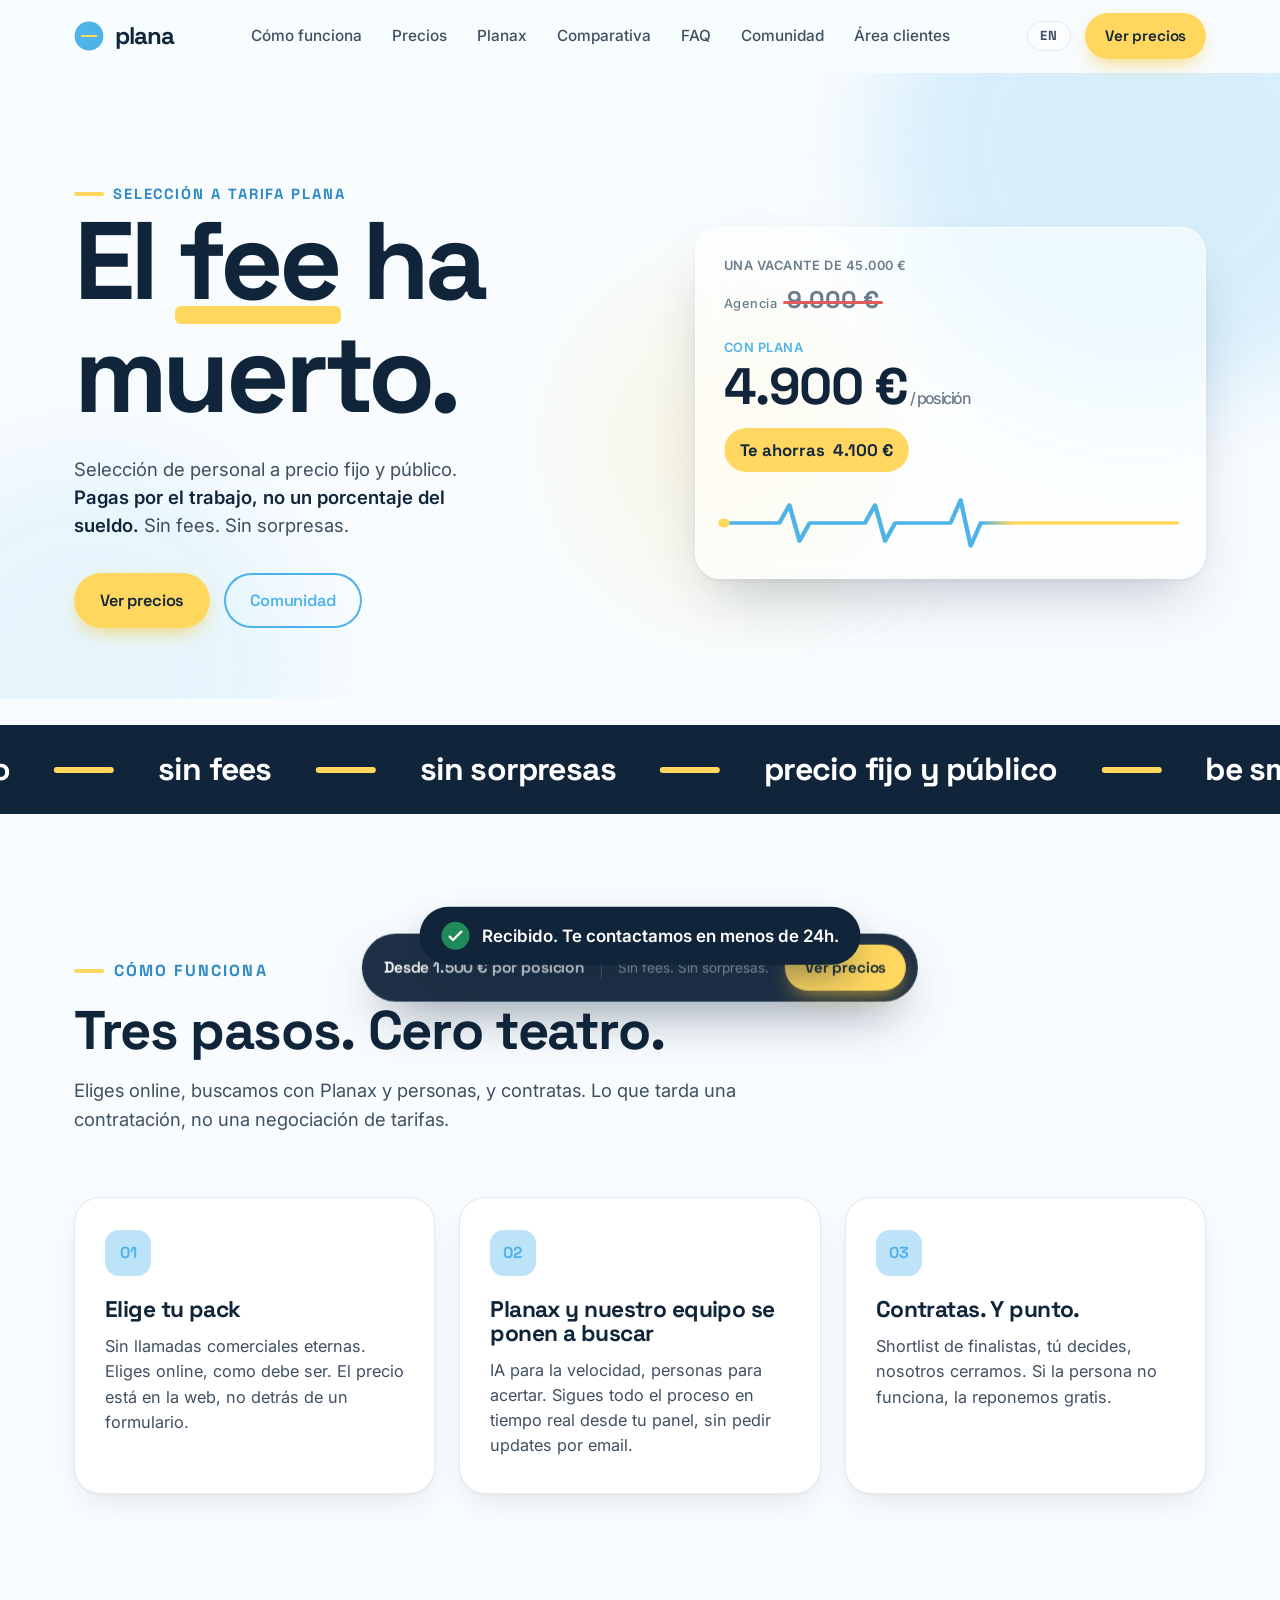
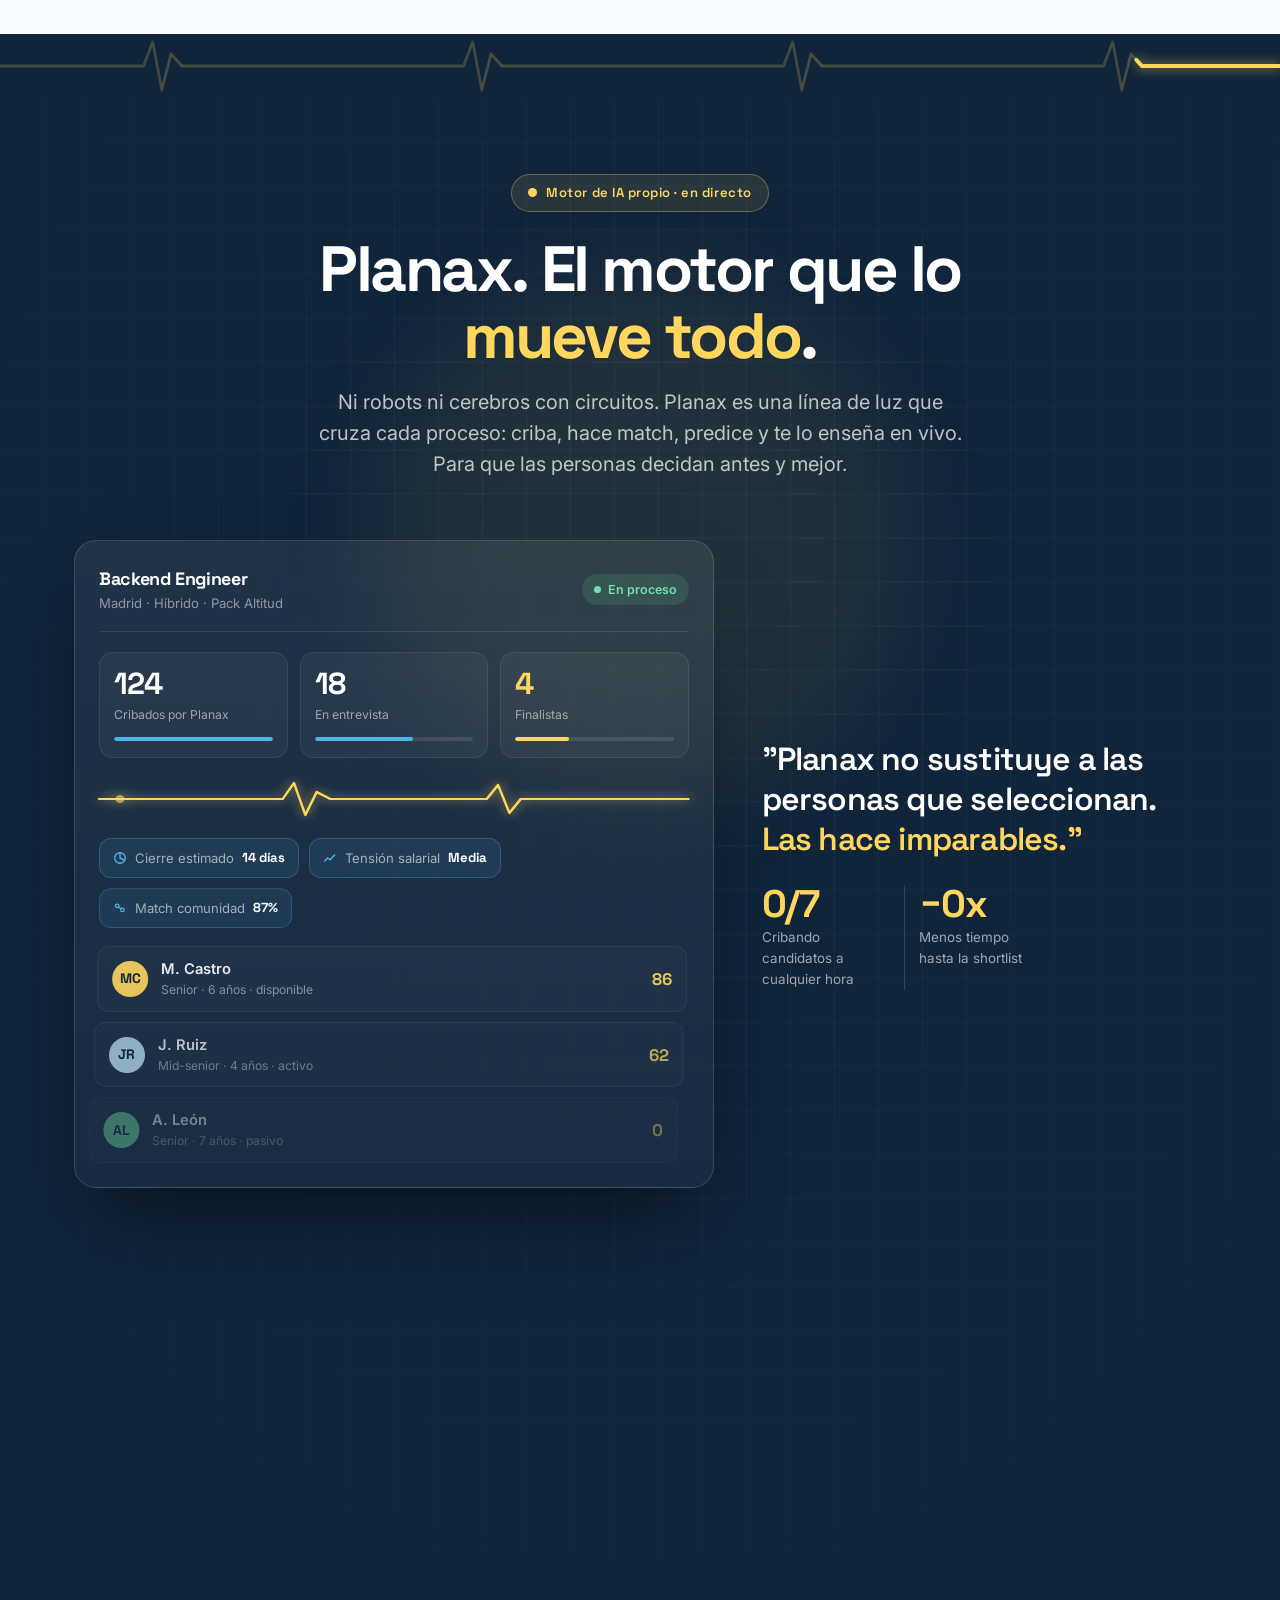
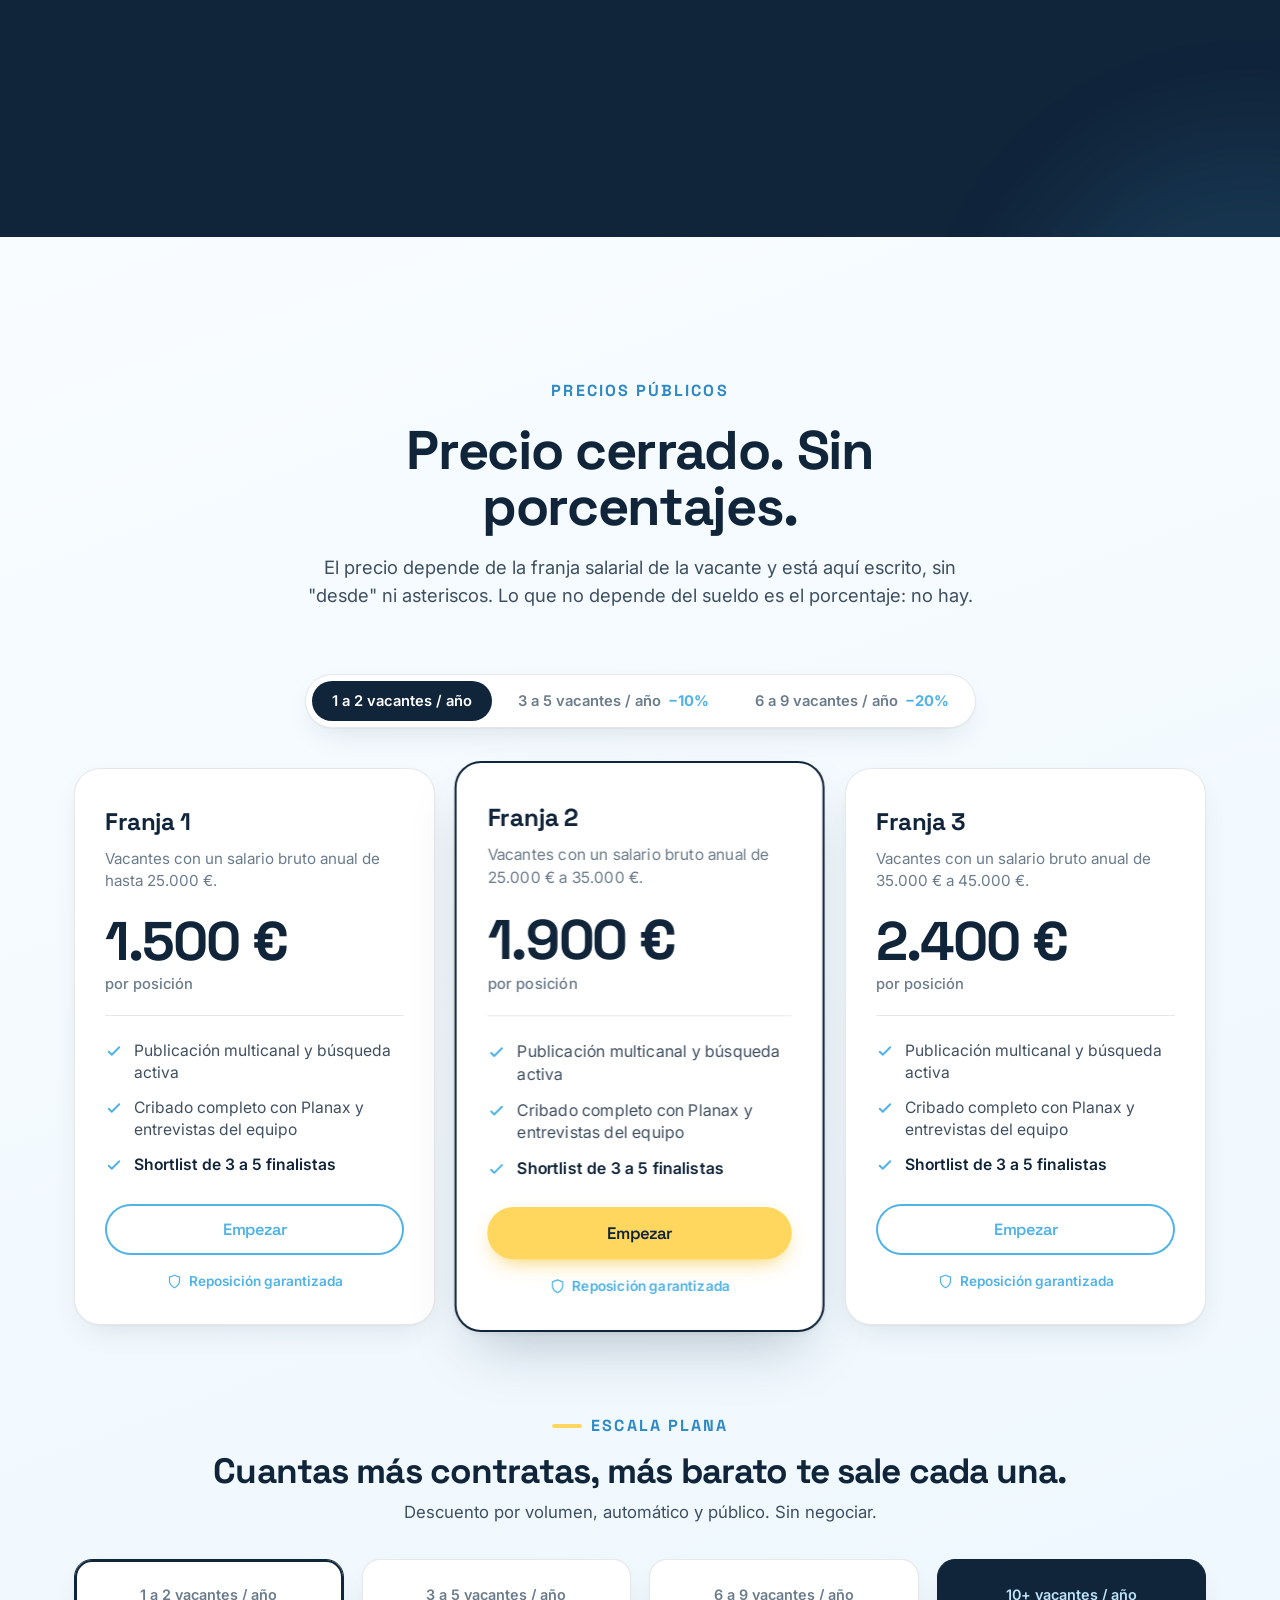
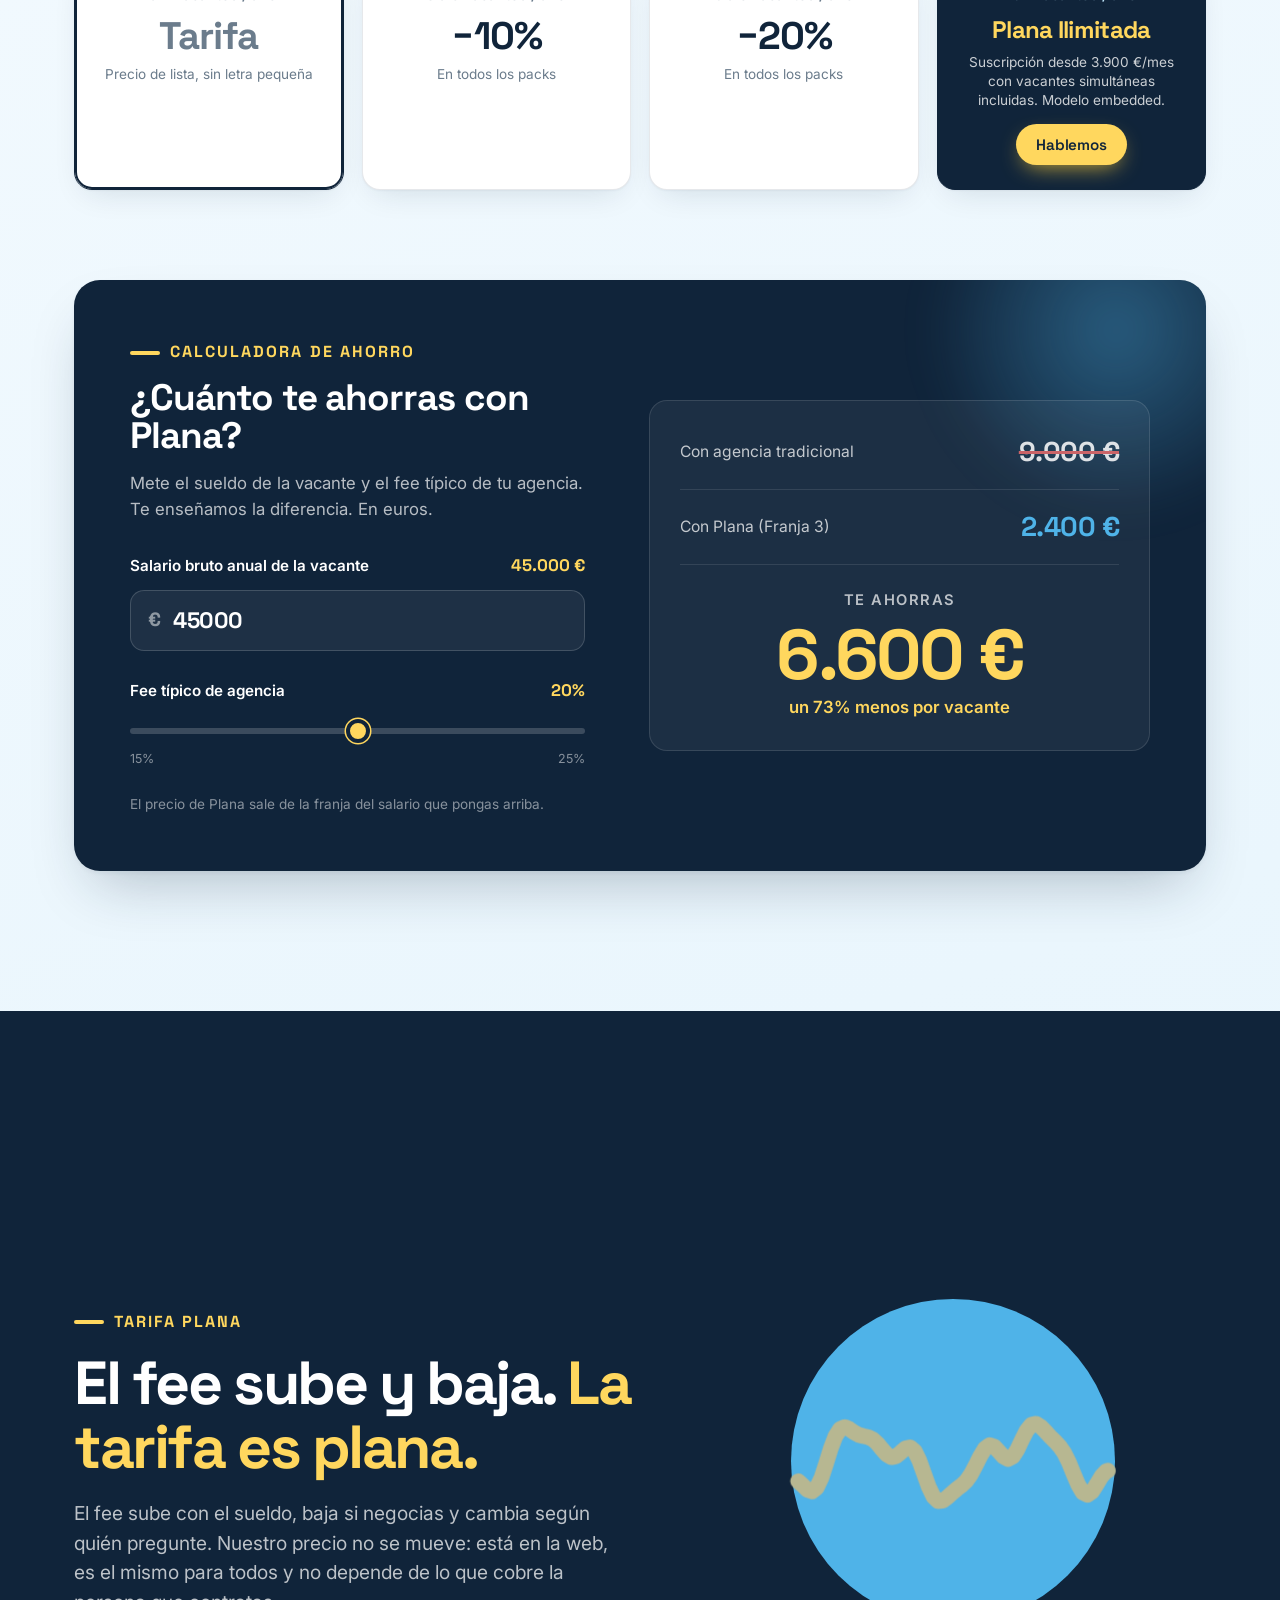
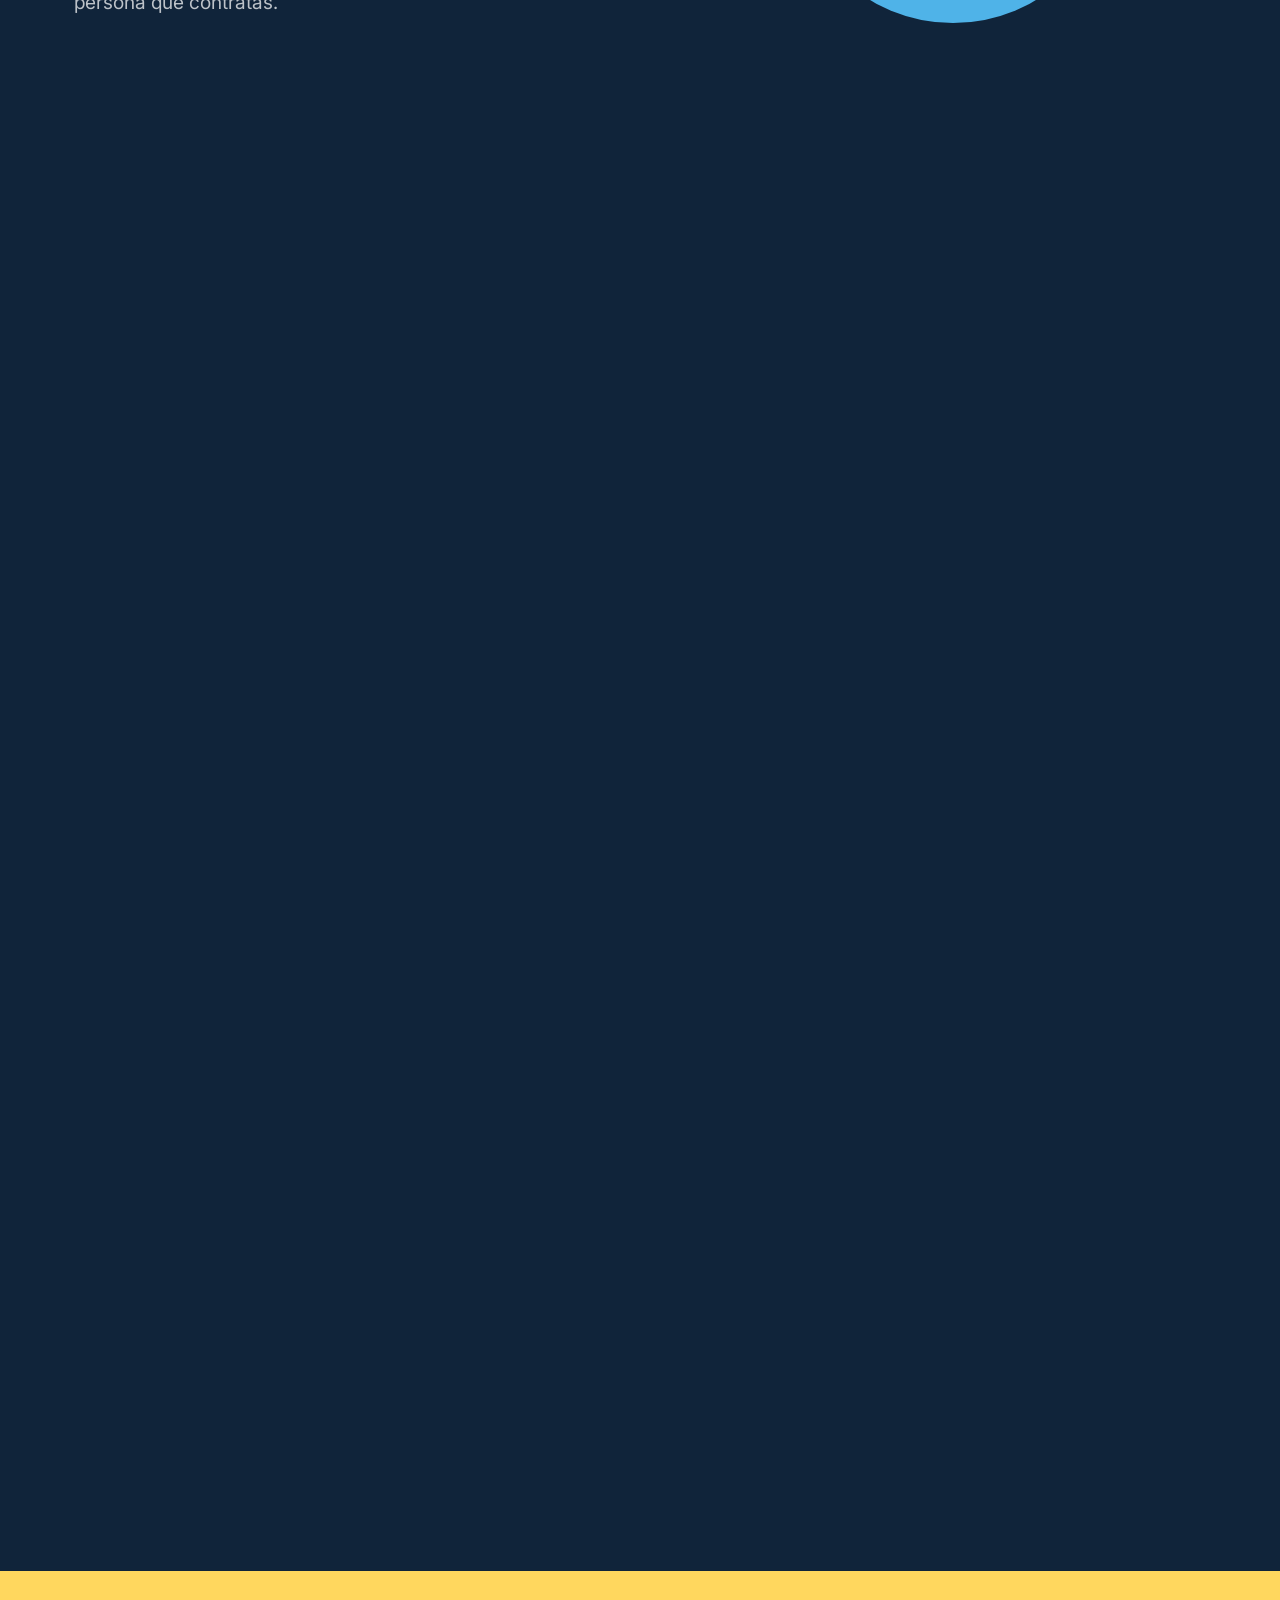
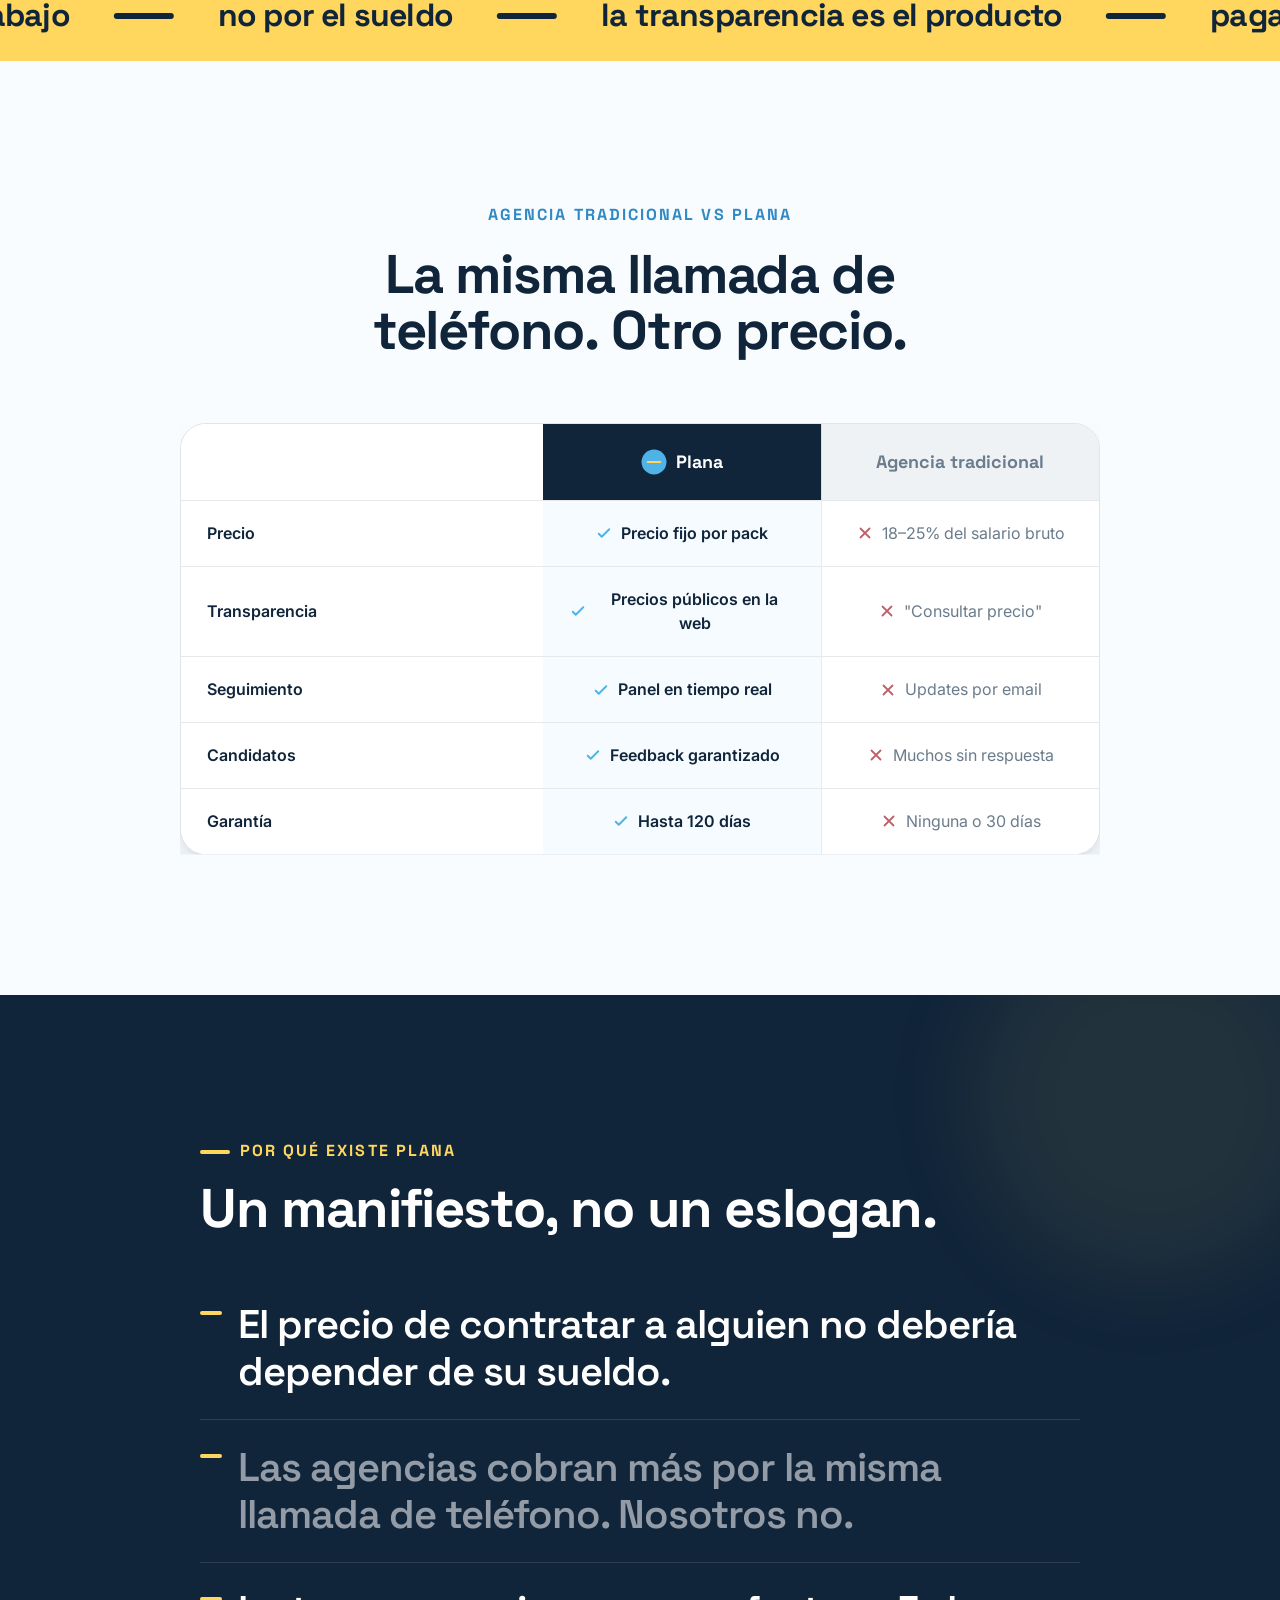
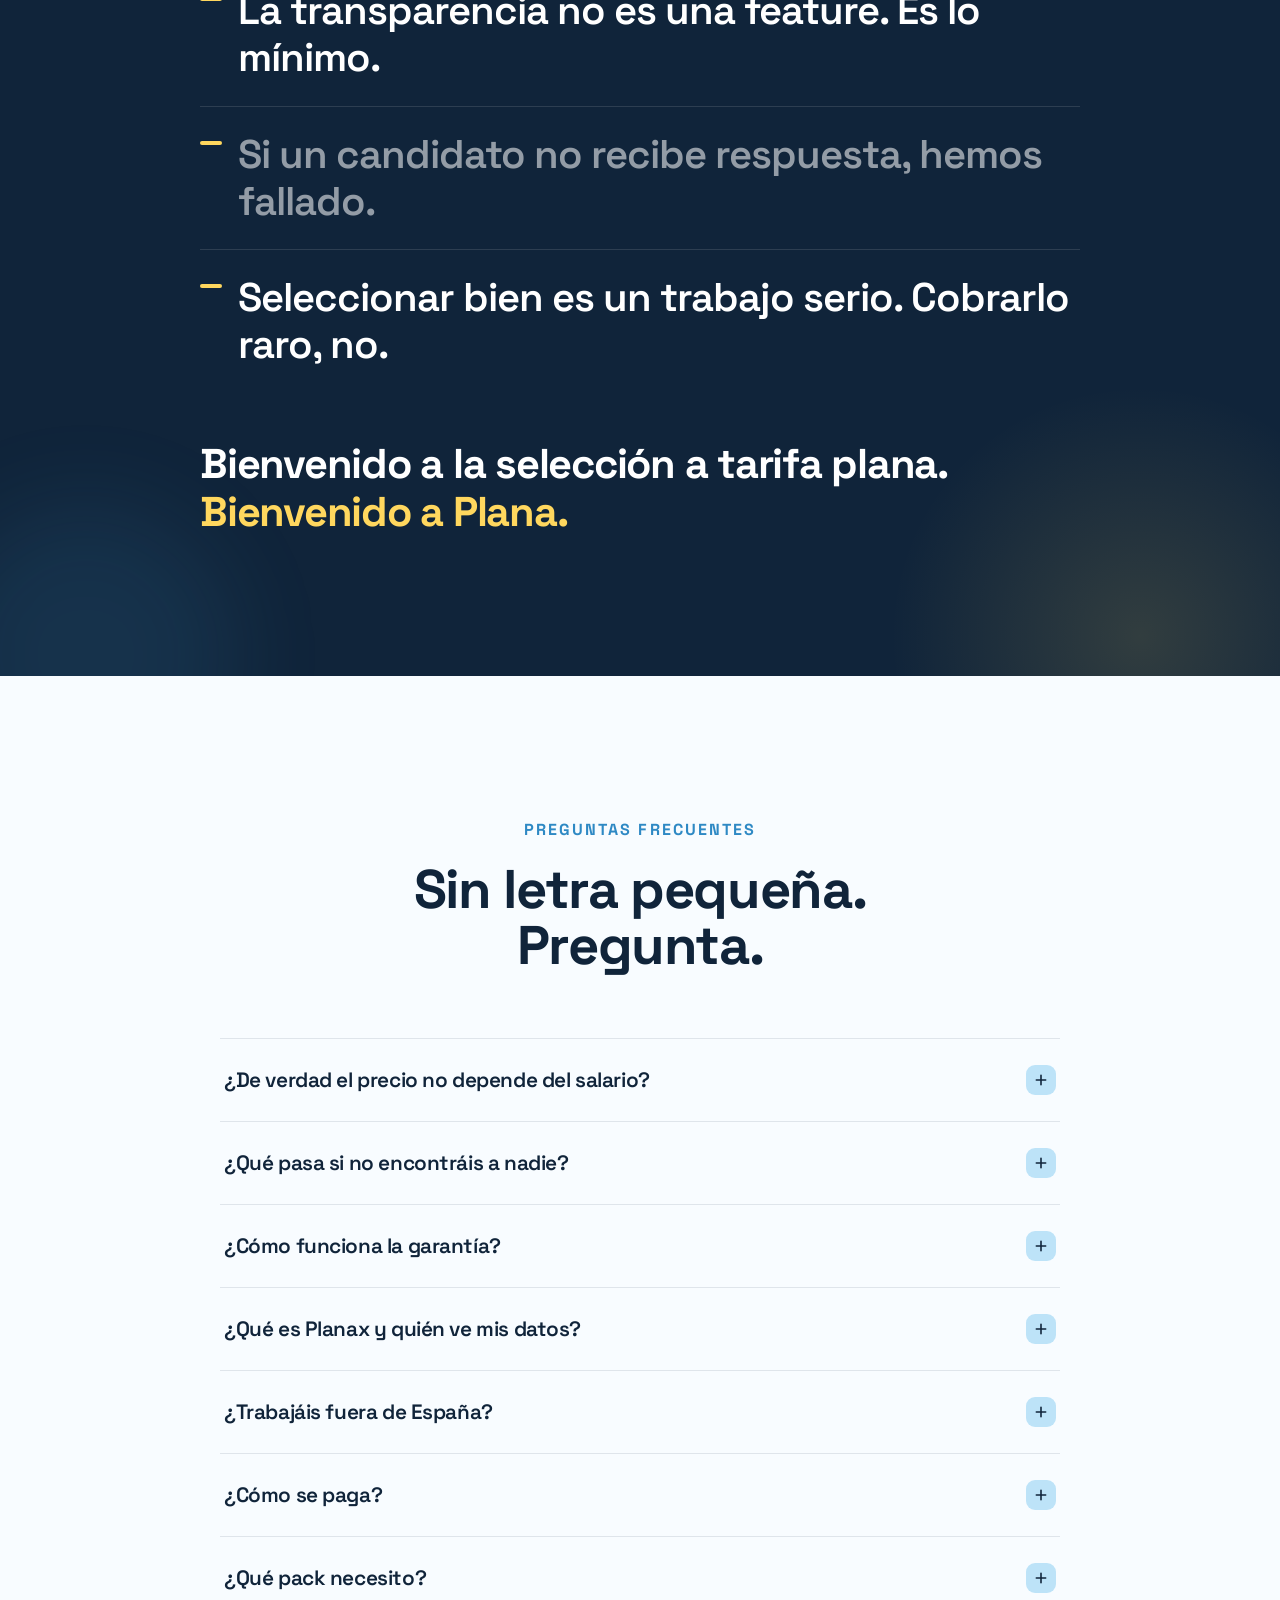
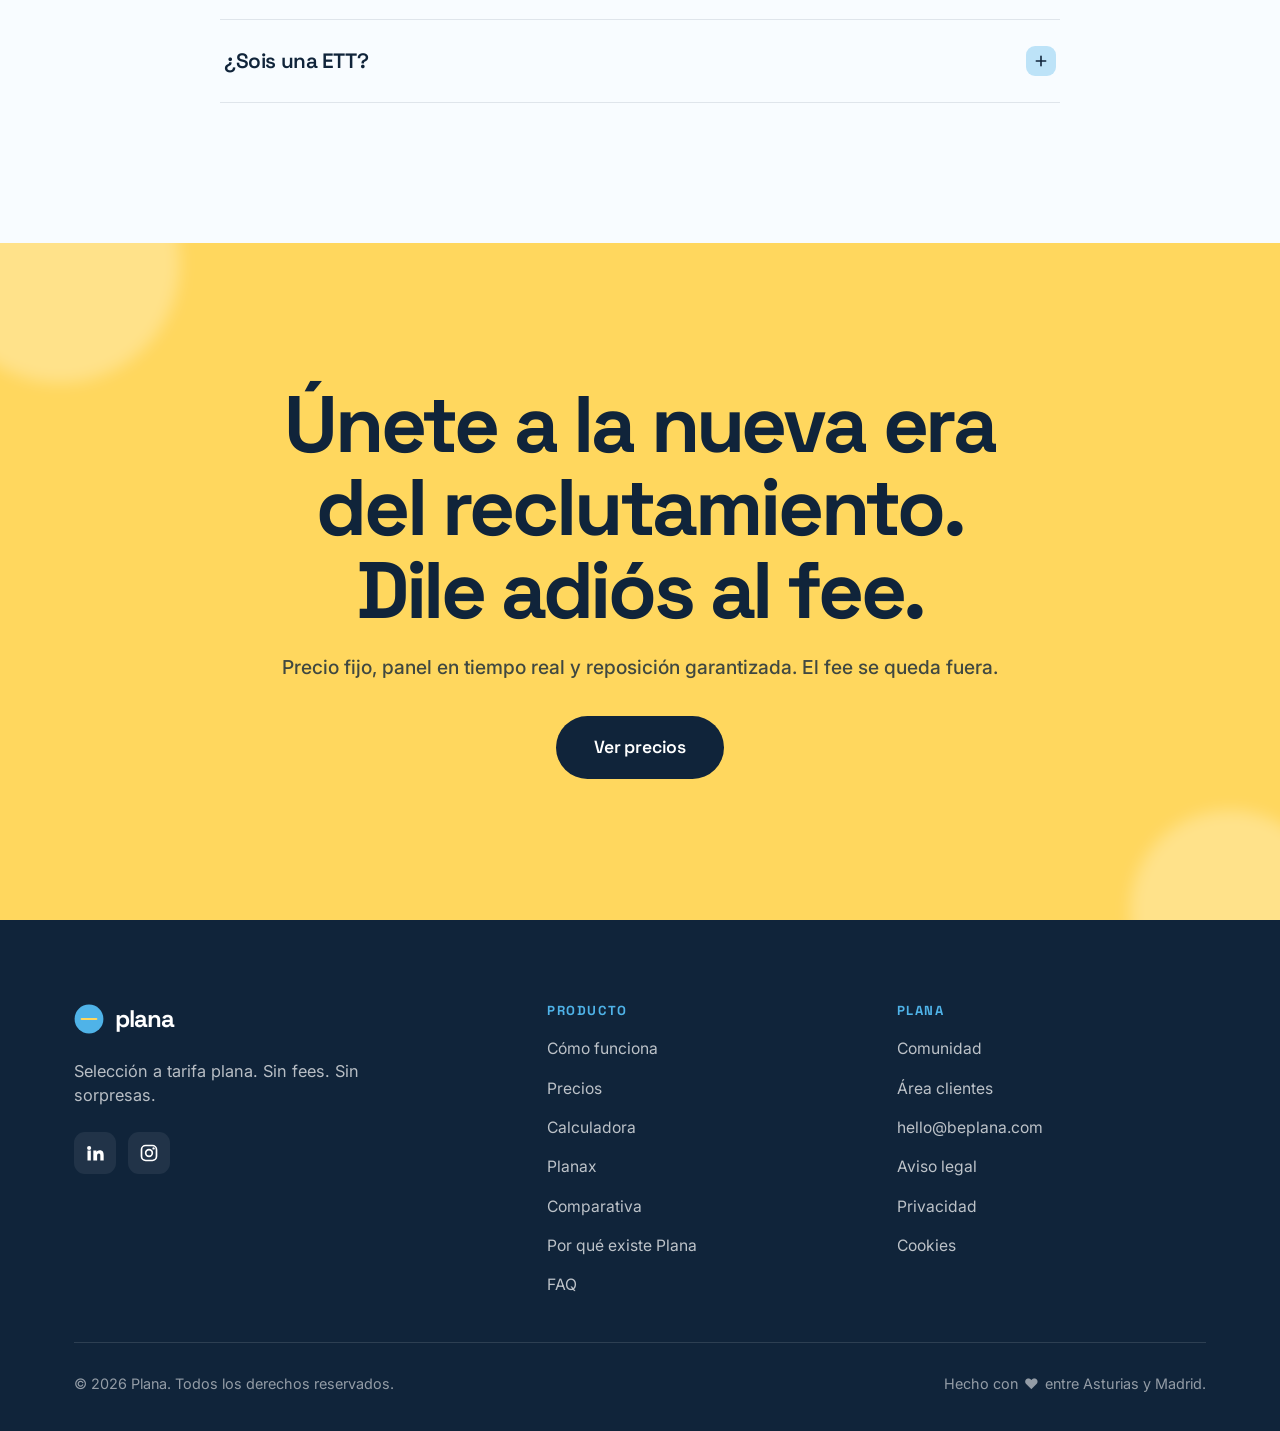
==== commit a7d64c3b: "pricing" ====
--- a/index.html
+++ b/index.html
@@ -3227,9 +3227,9 @@
           </div>
           <div style="margin-top:14px">
             <span class="fc-label" style="color:var(--cielo)">Con Plana</span>
-            <div class="fc-new"><span data-count="4900" data-suffix=" €">4.900 €</span><small> / vacante</small></div>
+            <div class="fc-new"><span data-count="2400" data-suffix=" €">2.400 €</span><small> / posición</small></div>
           </div>
-          <span class="fc-save">Te ahorras <span data-count="4100" data-suffix=" €">4.100 €</span></span>
+          <span class="fc-save">Te ahorras <span data-count="6600" data-suffix=" €">6.600 €</span></span>
           <svg class="ekg" viewBox="0 0 360 54" preserveAspectRatio="none" aria-hidden="true">
             <defs>
               <linearGradient id="ekgGrad" x1="0" y1="0" x2="1" y2="0">
@@ -3379,8 +3379,8 @@
   <div class="wrap">
     <div class="sec-head center reveal">
       <span class="eyebrow">Precios públicos</span>
-      <h2 id="packs-title">Packs por complejidad. No por sueldo.</h2>
-      <p>El precio depende del perfil que buscas, no de lo que cobra. Está aquí escrito, sin "desde" ni asteriscos. La transparencia es el producto.</p>
+      <h2 id="packs-title">Precio cerrado. Sin porcentajes.</h2>
+      <p>El precio depende de la franja salarial de la vacante y está aquí escrito, sin "desde" ni asteriscos. Lo que no depende del sueldo es el porcentaje: no hay.</p>
     </div>
 
     <div class="tier-switch reveal" role="group" aria-label="Vacantes al año">
@@ -3391,48 +3391,45 @@
 
     <div class="packs-grid">
       <article class="pack reveal d1">
-        <div class="pack-name">Despegue</div>
-        <p class="pack-for">Perfiles operativos y junior: administración, soporte, customer service, ventas junior, oficina y operaciones.</p>
-        <div class="pack-price" data-base="2900"><s aria-hidden="true"></s><span class="amt">2.900 €</span><small>por vacante</small></div>
+        <div class="pack-name">Franja 1</div>
+        <p class="pack-for">Vacantes con un salario bruto anual de hasta 25.000 €.</p>
+        <div class="pack-price" data-base="1500"><s aria-hidden="true"></s><span class="amt">1.500 €</span><small>por posición</small></div>
         <hr />
         <ul class="pack-feats">
           <li><svg class="tick" width="18" height="18" viewBox="0 0 24 24" fill="none"><path d="M5 13l4 4L19 7" stroke="#4FB3E8" stroke-width="2.6" stroke-linecap="round" stroke-linejoin="round"/></svg>Publicación multicanal y búsqueda activa</li>
           <li><svg class="tick" width="18" height="18" viewBox="0 0 24 24" fill="none"><path d="M5 13l4 4L19 7" stroke="#4FB3E8" stroke-width="2.6" stroke-linecap="round" stroke-linejoin="round"/></svg>Cribado completo con Planax y entrevistas del equipo</li>
-          <li><svg class="tick" width="18" height="18" viewBox="0 0 24 24" fill="none"><path d="M5 13l4 4L19 7" stroke="#4FB3E8" stroke-width="2.6" stroke-linecap="round" stroke-linejoin="round"/></svg><b>Shortlist de 3 a 5 finalistas</b> en 15 días laborables</li>
+          <li><svg class="tick" width="18" height="18" viewBox="0 0 24 24" fill="none"><path d="M5 13l4 4L19 7" stroke="#4FB3E8" stroke-width="2.6" stroke-linecap="round" stroke-linejoin="round"/></svg><b>Shortlist de 3 a 5 finalistas</b></li>
         </ul>
-        <div class="pack-cta"><button type="button" class="btn btn-ghost" data-plan="Despegue">Empezar</button></div>
-        <span class="pack-guar"><svg width="15" height="15" viewBox="0 0 24 24" fill="none"><path d="M12 2l8 3v6c0 5-3.5 8.5-8 11-4.5-2.5-8-6-8-11V5l8-3z" stroke="#4FB3E8" stroke-width="2" stroke-linejoin="round"/></svg>Reposición garantizada 60 días</span>
+        <div class="pack-cta"><button type="button" class="btn btn-ghost" data-plan="Franja 1">Empezar</button></div>
+        <span class="pack-guar"><svg width="15" height="15" viewBox="0 0 24 24" fill="none"><path d="M12 2l8 3v6c0 5-3.5 8.5-8 11-4.5-2.5-8-6-8-11V5l8-3z" stroke="#4FB3E8" stroke-width="2" stroke-linejoin="round"/></svg>Reposición garantizada</span>
       </article>
 
       <article class="pack feat reveal d2">
-        <span class="pack-badge">⭐ Más popular</span>
-        <div class="pack-name">Altitud</div>
-        <p class="pack-for">Mandos intermedios y especialistas: tech, finanzas, marketing, ingeniería y perfiles con escasez media.</p>
-        <div class="pack-price" data-base="4900"><s aria-hidden="true"></s><span class="amt">4.900 €</span><small>por vacante</small></div>
+        <div class="pack-name">Franja 2</div>
+        <p class="pack-for">Vacantes con un salario bruto anual de 25.000 € a 35.000 €.</p>
+        <div class="pack-price" data-base="1900"><s aria-hidden="true"></s><span class="amt">1.900 €</span><small>por posición</small></div>
         <hr />
         <ul class="pack-feats">
-          <li><svg class="tick" width="18" height="18" viewBox="0 0 24 24" fill="none"><path d="M5 13l4 4L19 7" stroke="#4FB3E8" stroke-width="2.6" stroke-linecap="round" stroke-linejoin="round"/></svg><span class="inc">Todo lo del Pack Despegue</span></li>
-          <li><svg class="tick" width="18" height="18" viewBox="0 0 24 24" fill="none"><path d="M5 13l4 4L19 7" stroke="#4FB3E8" stroke-width="2.6" stroke-linecap="round" stroke-linejoin="round"/></svg><b>Headhunting directo</b> a candidatos pasivos</li>
-          <li><svg class="tick" width="18" height="18" viewBox="0 0 24 24" fill="none"><path d="M5 13l4 4L19 7" stroke="#4FB3E8" stroke-width="2.6" stroke-linecap="round" stroke-linejoin="round"/></svg>Informe de mercado salarial de la posición incluido</li>
-          <li><svg class="tick" width="18" height="18" viewBox="0 0 24 24" fill="none"><path d="M5 13l4 4L19 7" stroke="#4FB3E8" stroke-width="2.6" stroke-linecap="round" stroke-linejoin="round"/></svg>Shortlist en 20 días laborables</li>
+          <li><svg class="tick" width="18" height="18" viewBox="0 0 24 24" fill="none"><path d="M5 13l4 4L19 7" stroke="#4FB3E8" stroke-width="2.6" stroke-linecap="round" stroke-linejoin="round"/></svg>Publicación multicanal y búsqueda activa</li>
+          <li><svg class="tick" width="18" height="18" viewBox="0 0 24 24" fill="none"><path d="M5 13l4 4L19 7" stroke="#4FB3E8" stroke-width="2.6" stroke-linecap="round" stroke-linejoin="round"/></svg>Cribado completo con Planax y entrevistas del equipo</li>
+          <li><svg class="tick" width="18" height="18" viewBox="0 0 24 24" fill="none"><path d="M5 13l4 4L19 7" stroke="#4FB3E8" stroke-width="2.6" stroke-linecap="round" stroke-linejoin="round"/></svg><b>Shortlist de 3 a 5 finalistas</b></li>
         </ul>
-        <div class="pack-cta"><button type="button" class="btn btn-sol" data-plan="Altitud">Empezar</button></div>
-        <span class="pack-guar"><svg width="15" height="15" viewBox="0 0 24 24" fill="none"><path d="M12 2l8 3v6c0 5-3.5 8.5-8 11-4.5-2.5-8-6-8-11V5l8-3z" stroke="#4FB3E8" stroke-width="2" stroke-linejoin="round"/></svg>Reposición garantizada 90 días</span>
+        <div class="pack-cta"><button type="button" class="btn btn-sol" data-plan="Franja 2">Empezar</button></div>
+        <span class="pack-guar"><svg width="15" height="15" viewBox="0 0 24 24" fill="none"><path d="M12 2l8 3v6c0 5-3.5 8.5-8 11-4.5-2.5-8-6-8-11V5l8-3z" stroke="#4FB3E8" stroke-width="2" stroke-linejoin="round"/></svg>Reposición garantizada</span>
       </article>
 
       <article class="pack reveal d3">
-        <div class="pack-name">Estratosfera</div>
-        <p class="pack-for">Dirección y perfiles muy escasos: C-level, heads y perfiles nicho de alta competencia.</p>
-        <div class="pack-price" data-base="7900"><s aria-hidden="true"></s><span class="amt">7.900 €</span><small>por vacante</small></div>
+        <div class="pack-name">Franja 3</div>
+        <p class="pack-for">Vacantes con un salario bruto anual de 35.000 € a 45.000 €.</p>
+        <div class="pack-price" data-base="2400"><s aria-hidden="true"></s><span class="amt">2.400 €</span><small>por posición</small></div>
         <hr />
         <ul class="pack-feats">
-          <li><svg class="tick" width="18" height="18" viewBox="0 0 24 24" fill="none"><path d="M5 13l4 4L19 7" stroke="#4FB3E8" stroke-width="2.6" stroke-linecap="round" stroke-linejoin="round"/></svg><span class="inc">Todo lo del Pack Altitud</span></li>
-          <li><svg class="tick" width="18" height="18" viewBox="0 0 24 24" fill="none"><path d="M5 13l4 4L19 7" stroke="#4FB3E8" stroke-width="2.6" stroke-linecap="round" stroke-linejoin="round"/></svg><b>Búsqueda confidencial</b> y mapeo completo del mercado</li>
-          <li><svg class="tick" width="18" height="18" viewBox="0 0 24 24" fill="none"><path d="M5 13l4 4L19 7" stroke="#4FB3E8" stroke-width="2.6" stroke-linecap="round" stroke-linejoin="round"/></svg>Evaluación en profundidad de finalistas, referencias incluidas</li>
-          <li><svg class="tick" width="18" height="18" viewBox="0 0 24 24" fill="none"><path d="M5 13l4 4L19 7" stroke="#4FB3E8" stroke-width="2.6" stroke-linecap="round" stroke-linejoin="round"/></svg>Acompañamiento en oferta y negociación</li>
+          <li><svg class="tick" width="18" height="18" viewBox="0 0 24 24" fill="none"><path d="M5 13l4 4L19 7" stroke="#4FB3E8" stroke-width="2.6" stroke-linecap="round" stroke-linejoin="round"/></svg>Publicación multicanal y búsqueda activa</li>
+          <li><svg class="tick" width="18" height="18" viewBox="0 0 24 24" fill="none"><path d="M5 13l4 4L19 7" stroke="#4FB3E8" stroke-width="2.6" stroke-linecap="round" stroke-linejoin="round"/></svg>Cribado completo con Planax y entrevistas del equipo</li>
+          <li><svg class="tick" width="18" height="18" viewBox="0 0 24 24" fill="none"><path d="M5 13l4 4L19 7" stroke="#4FB3E8" stroke-width="2.6" stroke-linecap="round" stroke-linejoin="round"/></svg><b>Shortlist de 3 a 5 finalistas</b></li>
         </ul>
-        <div class="pack-cta"><button type="button" class="btn btn-ghost" data-plan="Estratosfera">Empezar</button></div>
-        <span class="pack-guar"><svg width="15" height="15" viewBox="0 0 24 24" fill="none"><path d="M12 2l8 3v6c0 5-3.5 8.5-8 11-4.5-2.5-8-6-8-11V5l8-3z" stroke="#4FB3E8" stroke-width="2" stroke-linejoin="round"/></svg>Reposición garantizada 120 días</span>
+        <div class="pack-cta"><button type="button" class="btn btn-ghost" data-plan="Franja 3">Empezar</button></div>
+        <span class="pack-guar"><svg width="15" height="15" viewBox="0 0 24 24" fill="none"><path d="M12 2l8 3v6c0 5-3.5 8.5-8 11-4.5-2.5-8-6-8-11V5l8-3z" stroke="#4FB3E8" stroke-width="2" stroke-linejoin="round"/></svg>Reposición garantizada</span>
       </article>
     </div>
 
@@ -3477,7 +3474,7 @@
             <label for="salary">Salario bruto anual de la vacante <span class="lv" id="salaryLv">45.000 €</span></label>
             <div class="salary-input">
               <span>€</span>
-              <input type="number" id="salary" min="15000" max="200000" step="1000" value="45000" inputmode="numeric" aria-describedby="salaryLv" />
+              <input type="number" id="salary" min="15000" max="45000" step="1000" value="45000" inputmode="numeric" aria-describedby="salaryLv" />
             </div>
           </div>
           <div class="field">
@@ -3485,7 +3482,7 @@
             <input type="range" id="fee" min="15" max="25" step="1" value="20" aria-describedby="feeLv" />
             <div class="range-row"><span>15%</span><span>25%</span></div>
           </div>
-          <p style="font-size:.85rem;color:rgba(255,255,255,.5)">Comparamos contra el Pack Altitud (4.900 €), nuestro pack más contratado.</p>
+          <p style="font-size:.85rem;color:rgba(255,255,255,.5)">El precio de Plana sale de la franja del salario que pongas arriba.</p>
         </div>
         <div class="calc-result" aria-live="polite">
           <div class="cr-line agency">
@@ -3493,12 +3490,12 @@
             <span class="amt" id="rAgency">9.000 €</span>
           </div>
           <div class="cr-line plana">
-            <span class="lbl">Con Plana (Altitud)</span>
-            <span class="amt" id="rPlana">4.900 €</span>
+            <span class="lbl" id="rPlanaLbl">Con Plana (Franja 3)</span>
+            <span class="amt" id="rPlana">2.400 €</span>
           </div>
           <div class="cr-save">
             <div class="cap">Te ahorras</div>
-            <div class="big" id="rSave">4.100 €</div>
+            <div class="big" id="rSave">6.600 €</div>
             <div class="pct" id="rPct">un 46% menos por vacante</div>
           </div>
         </div>
@@ -3816,6 +3813,9 @@
       tramos.forEach(function(t, i){
         t.classList.toggle('on', [0,10,20][i] === pct);
       });
+      /* La calculadora ya depende del tramo elegido, así que hay que avisarla:
+         antes su precio era fijo y el tramo no le afectaba. */
+      window.dispatchEvent(new CustomEvent('plana:tramo'));
     }
 
     sw.addEventListener('click', function(e){
@@ -3833,13 +3833,28 @@
     aplicar(0);
   })();
 
-  var PLANA = 4900;
+  /* El precio ya depende del salario, así que la calculadora lo saca de la
+     franja en lugar de comparar siempre contra el mismo importe. El tope de
+     45.000 € es el de la tabla de precios: por encima no hay precio público. */
+  var FRANJAS = [
+    { hasta: 25000, precio: 1500, nombre: 'Franja 1' },
+    { hasta: 35000, precio: 1900, nombre: 'Franja 2' },
+    { hasta: 45000, precio: 2400, nombre: 'Franja 3' }
+  ];
+
+  function franjaDe(salario){
+    for(var i = 0; i < FRANJAS.length; i++){
+      if(salario <= FRANJAS[i].hasta) return FRANJAS[i];
+    }
+    return FRANJAS[FRANJAS.length - 1];
+  }
   var salary = document.getElementById('salary');
   var fee = document.getElementById('fee');
   var salaryLv = document.getElementById('salaryLv');
   var feeLv = document.getElementById('feeLv');
   var rAgency = document.getElementById('rAgency');
   var rPlana = document.getElementById('rPlana');
+  var etiquetaPlana = document.getElementById('rPlanaLbl');
   var rSave = document.getElementById('rSave');
   var rPct = document.getElementById('rPct');
   var nf;
@@ -3871,11 +3886,21 @@
   function recalc(animated){
     var s = Math.max(0, parseInt(salary.value || '0', 10));
     var f = parseInt(fee.value, 10);
+    var franja = franjaDe(s);
+    /* Si hay tramo de la Escala Plana elegido arriba, la calculadora enseña
+       el precio con ese descuento ya aplicado. */
+    var desc = window.planaDescuento ? window.planaDescuento() : 0;
+    var precio = Math.round(franja.precio * (100 - desc) / 100);
     var agency = s * f / 100;
-    var save = agency - PLANA;
+    var save = agency - precio;
     salaryLv.textContent = eur(s);
     feeLv.textContent = f + '%';
-    rPlana.textContent = eur(PLANA);
+    rPlana.textContent = eur(precio);
+    if(etiquetaPlana){
+      var enF = document.documentElement.lang === 'en';
+      etiquetaPlana.textContent = (enF ? 'With Plana (' : 'Con Plana (') +
+        (enF ? franja.nombre.replace('Franja', 'Band') : franja.nombre) + ')';
+    }
     if(animated){
       animateTo(rAgency, 'ag', agency);
       animateTo(rSave, 'sv', Math.max(0, save));
@@ -3910,6 +3935,9 @@
     recalc(false);
     addEventListener('plana:lang', function(){
       recalc(false);
+    });
+    addEventListener('plana:tramo', function(){
+      recalc(true);
     });
   }
 
@@ -3990,13 +4018,18 @@
       'Despegue': 'Takeoff',
       'Altitud': 'Altitude',
       'Estratosfera': 'Stratosphere',
-      'Plana Ilimitada': 'Plana Unlimited'
+      'Plana Ilimitada': 'Plana Unlimited',
+      'Franja 1': 'Band 1',
+      'Franja 2': 'Band 2',
+      'Franja 3': 'Band 3'
     };
 
     function packLabel(pack){
       var en = document.documentElement.lang === 'en';
       var name = en ? (EN_PACK[pack] || pack) : pack;
-      if(pack === 'Plana Ilimitada') return name;
+      /* Las franjas y la suscripción ya se llaman por su nombre; a los packs
+         antiguos hay que anteponerles "Pack". */
+      if(pack === 'Plana Ilimitada' || pack.indexOf('Franja') === 0) return name;
       return en ? name + ' pack' : 'Pack ' + name;
     }
 
@@ -4120,7 +4153,7 @@
 var dock = document.createElement('div');
 dock.id = 'dock';
 dock.innerHTML =
-  '<b>Desde 2.900 € por vacante</b>' +
+  '<b>Desde 1.500 € por posición</b>' +
   '<span class="sep"></span>' +
   '<i>Sin fees. Sin sorpresas.</i>' +
   '<a href="#packs" class="btn btn-sol btn-sm">Ver precios</a>';
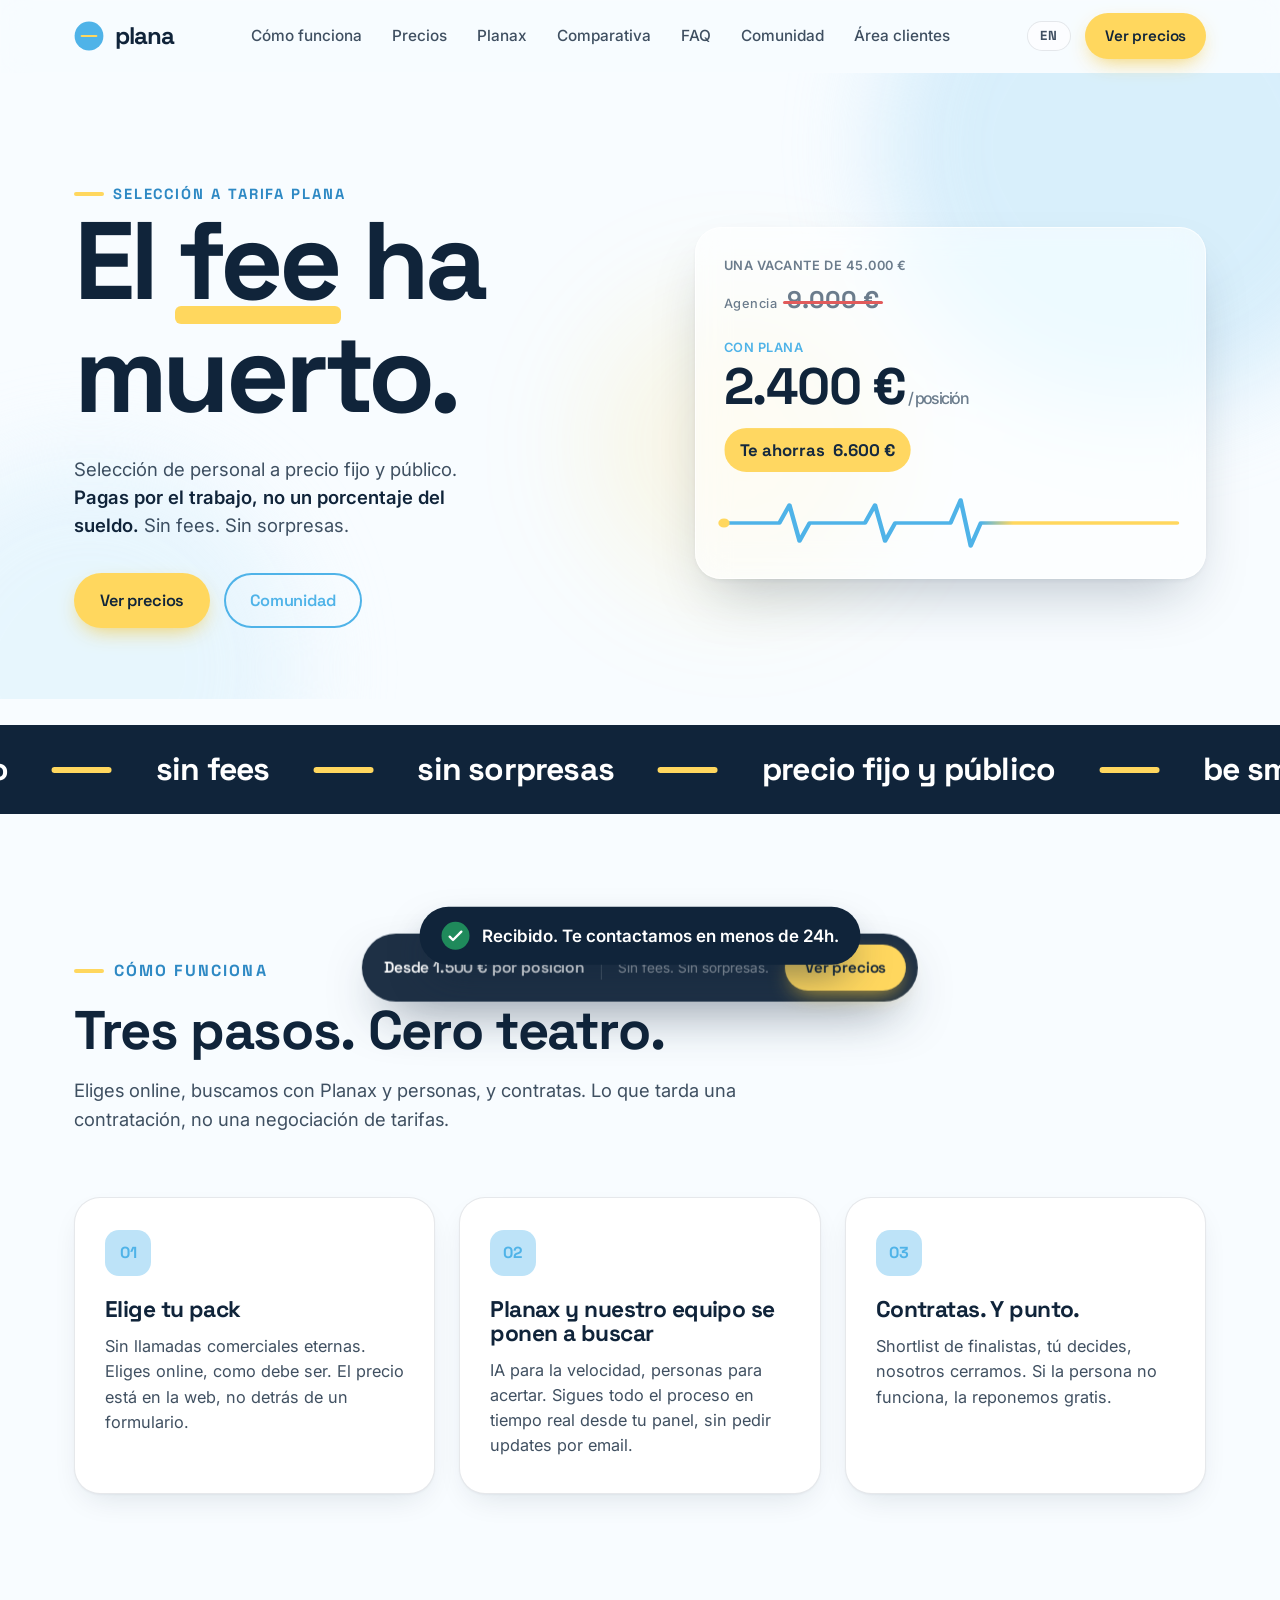
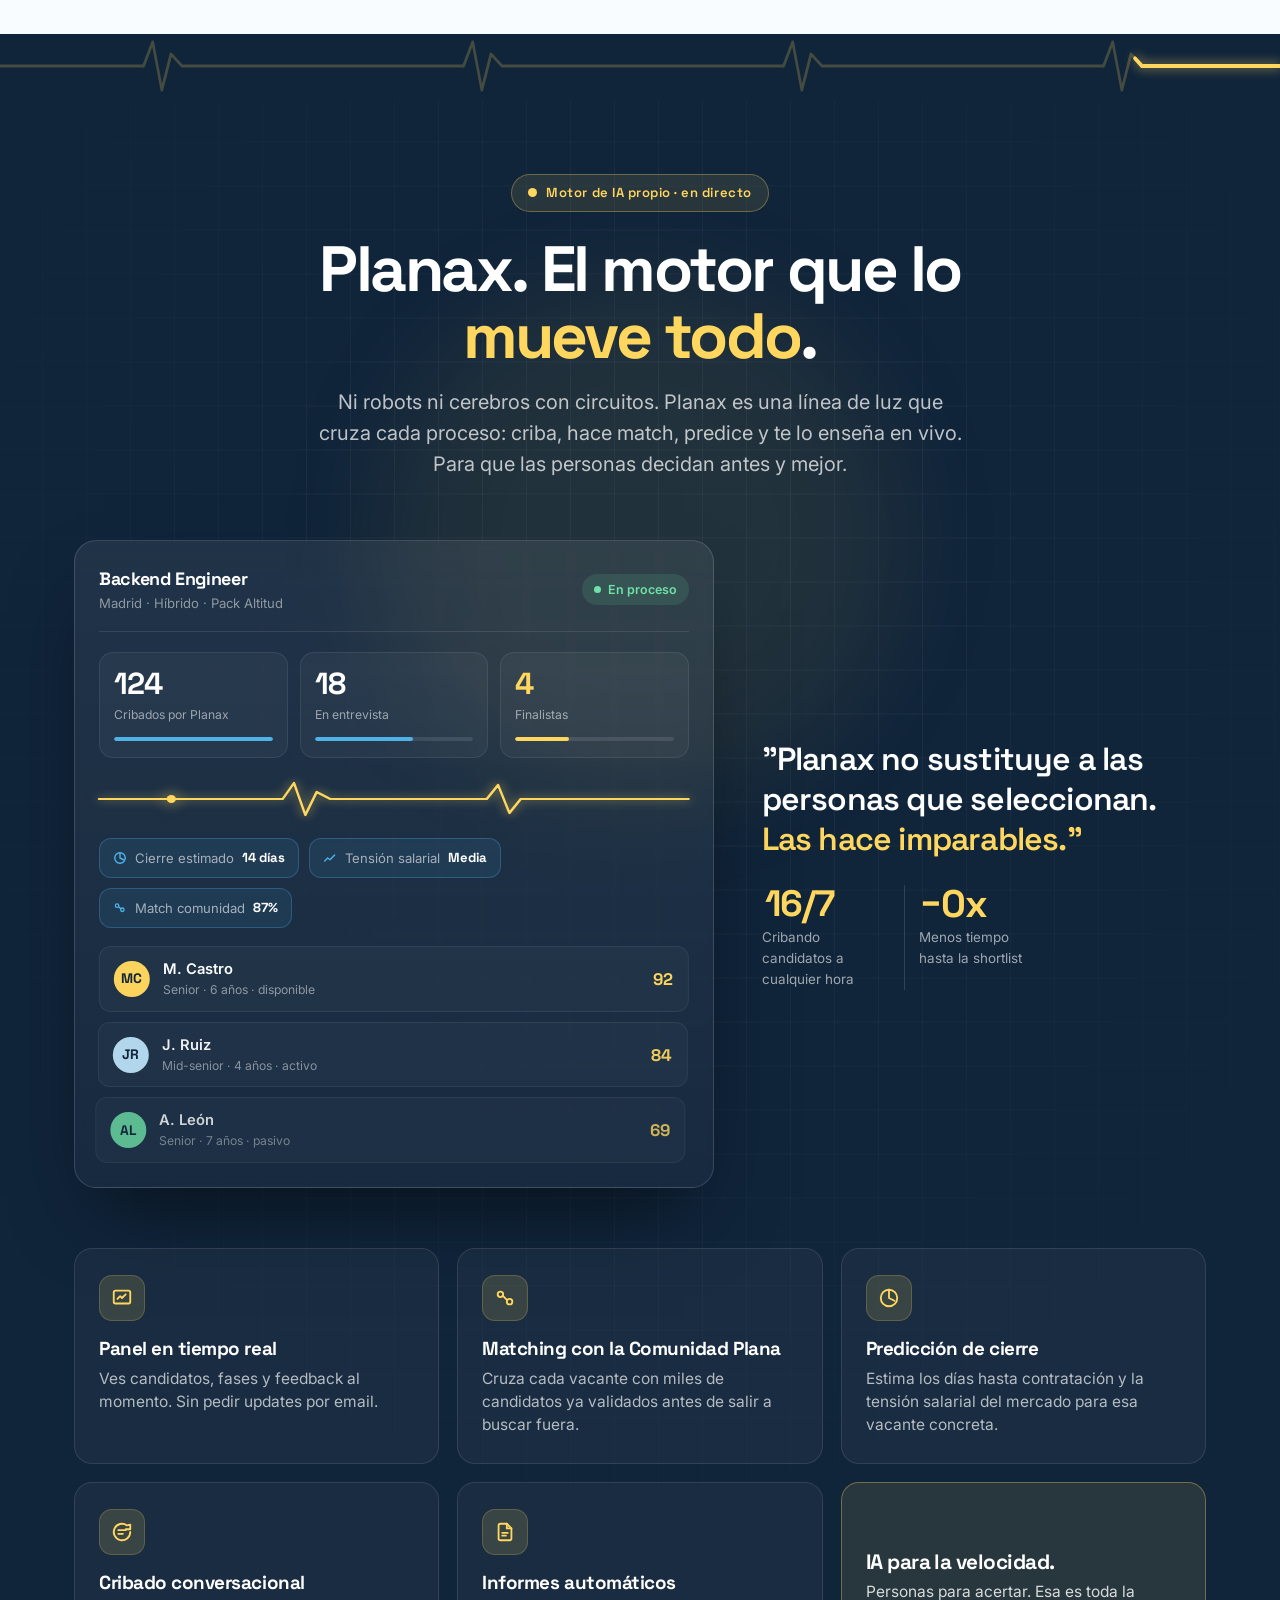
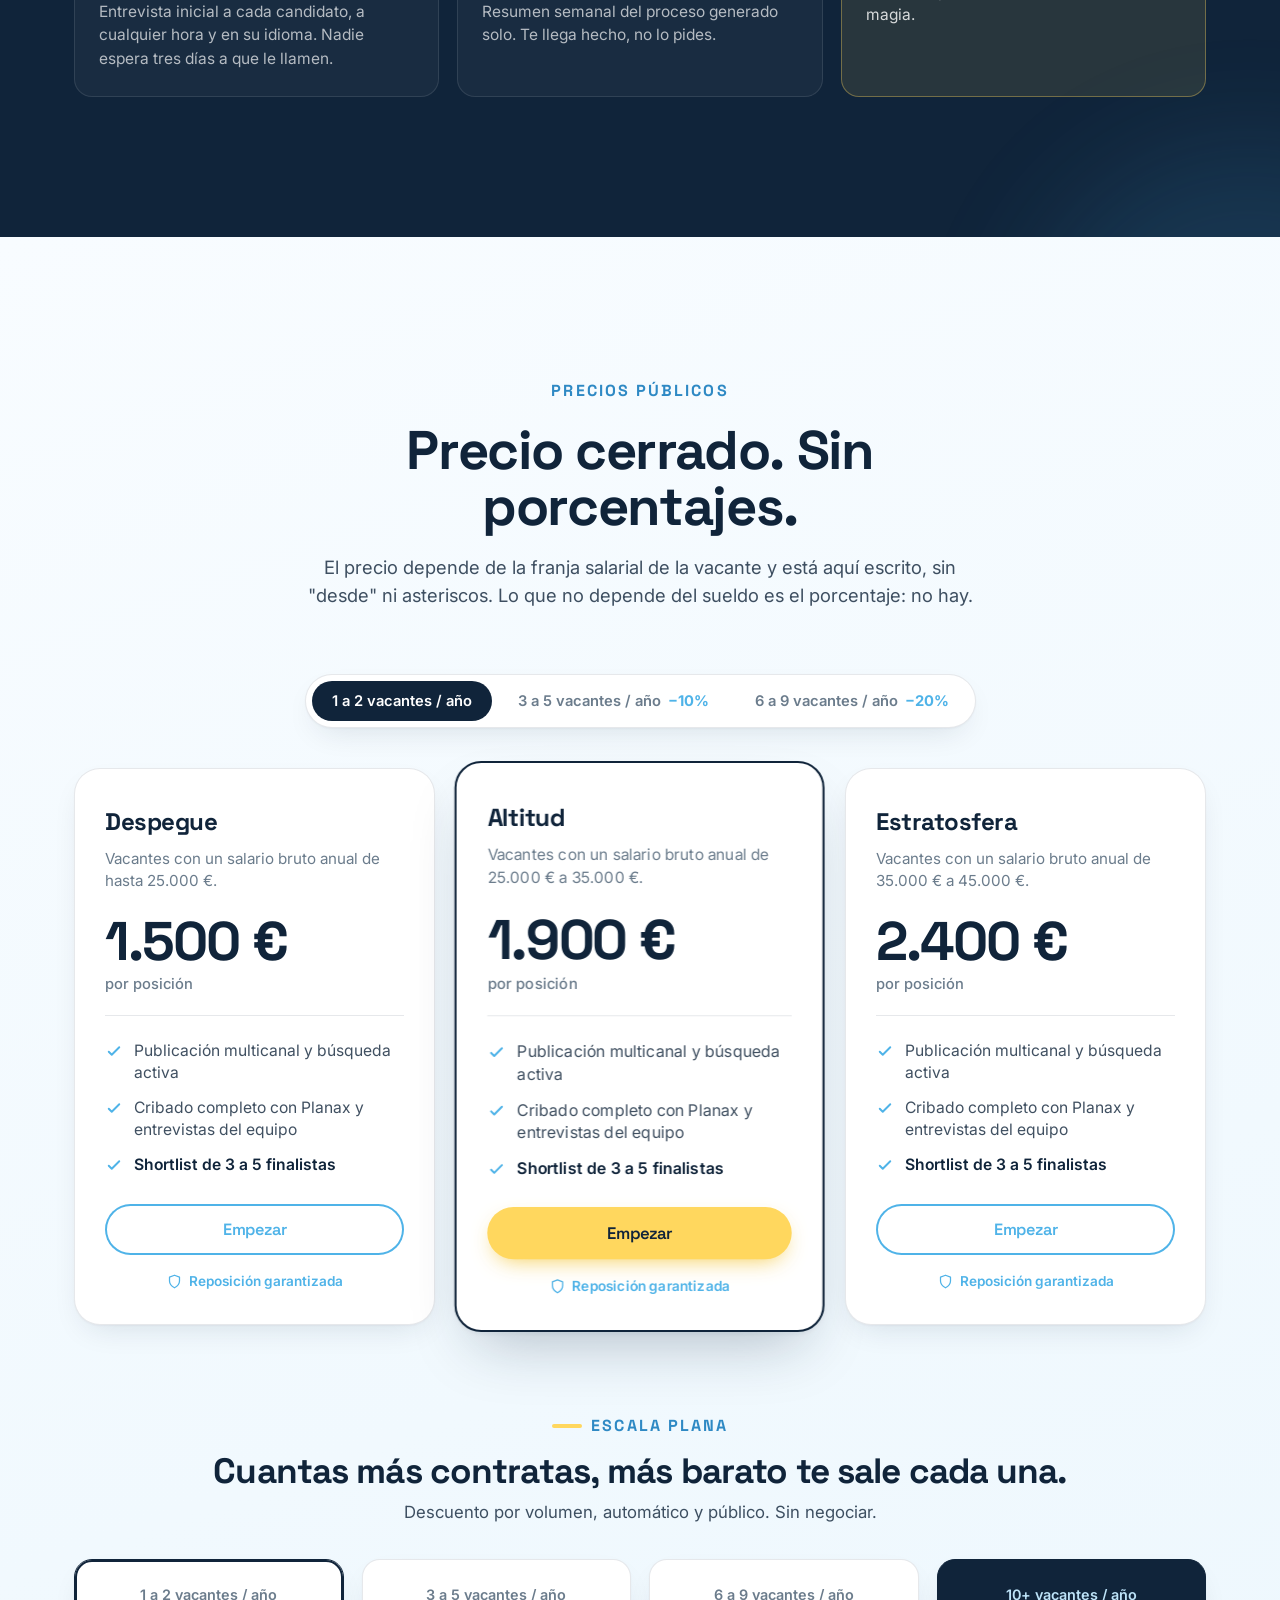
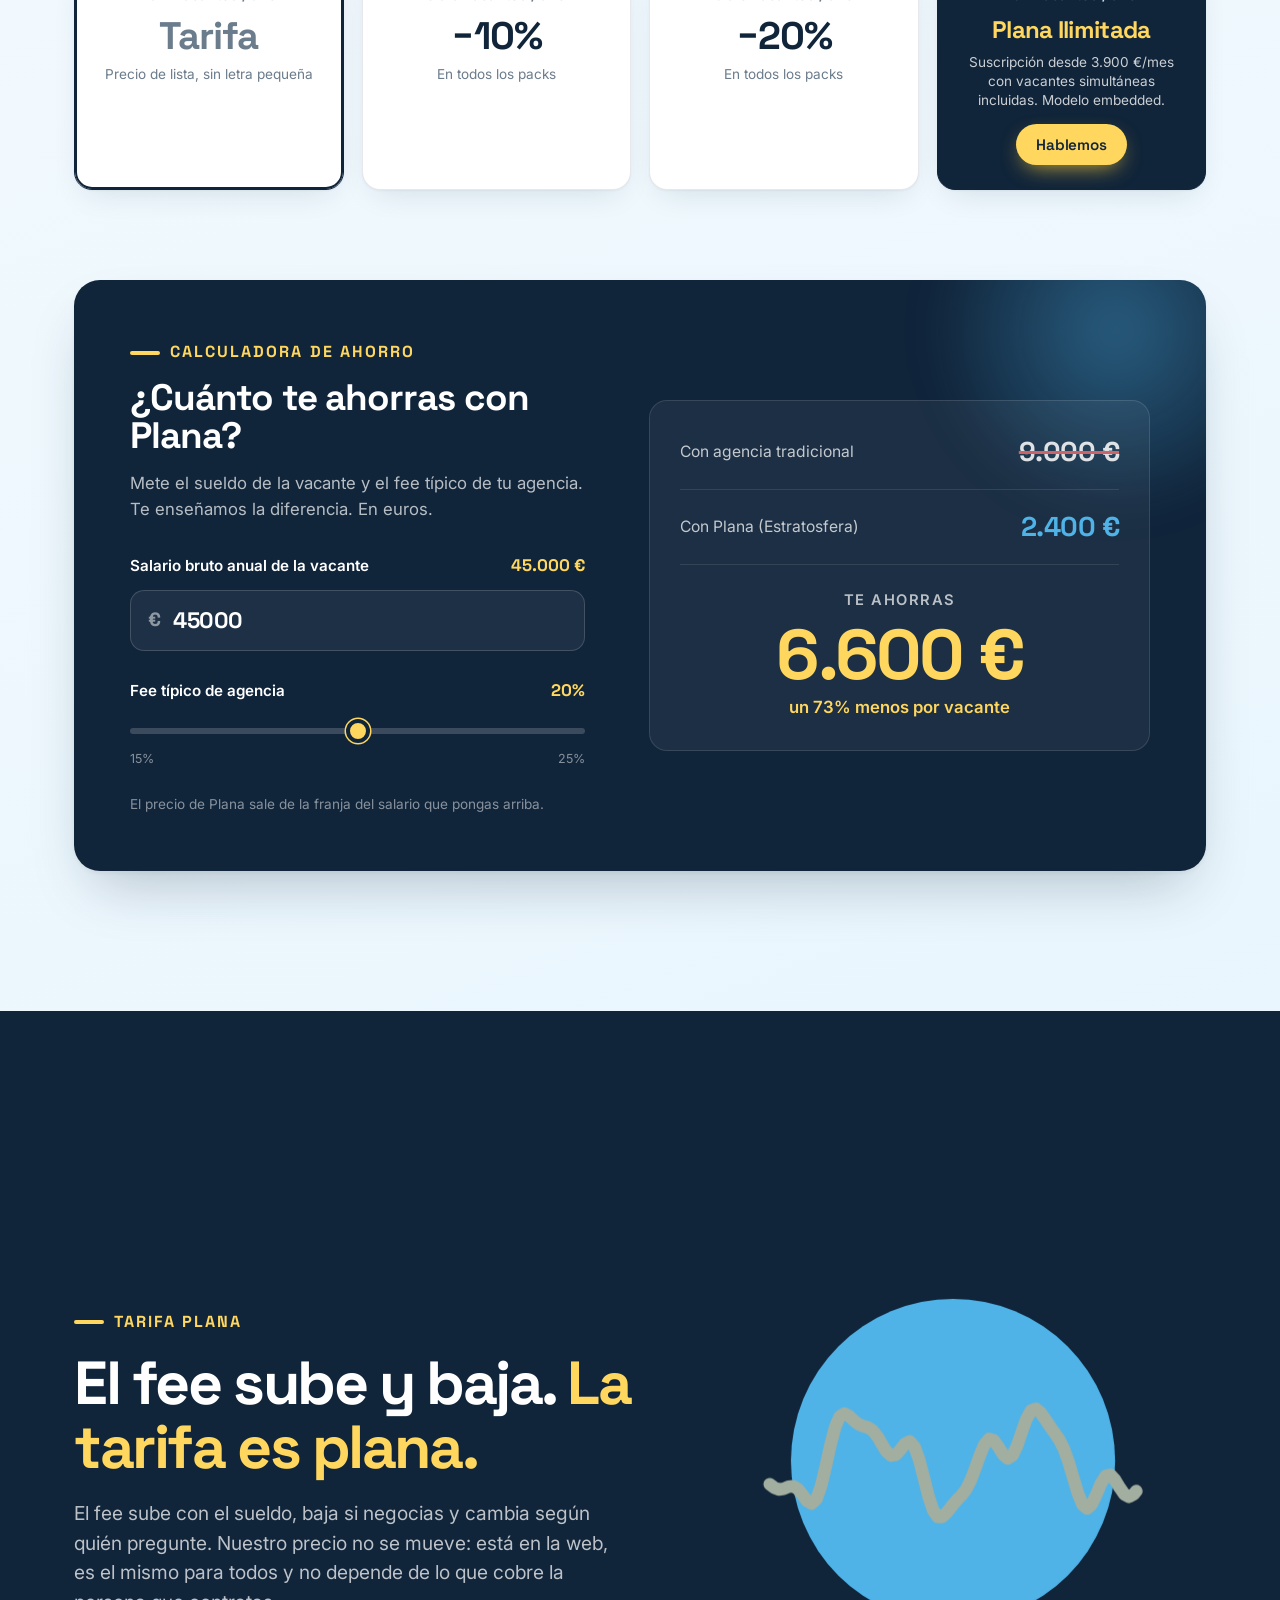
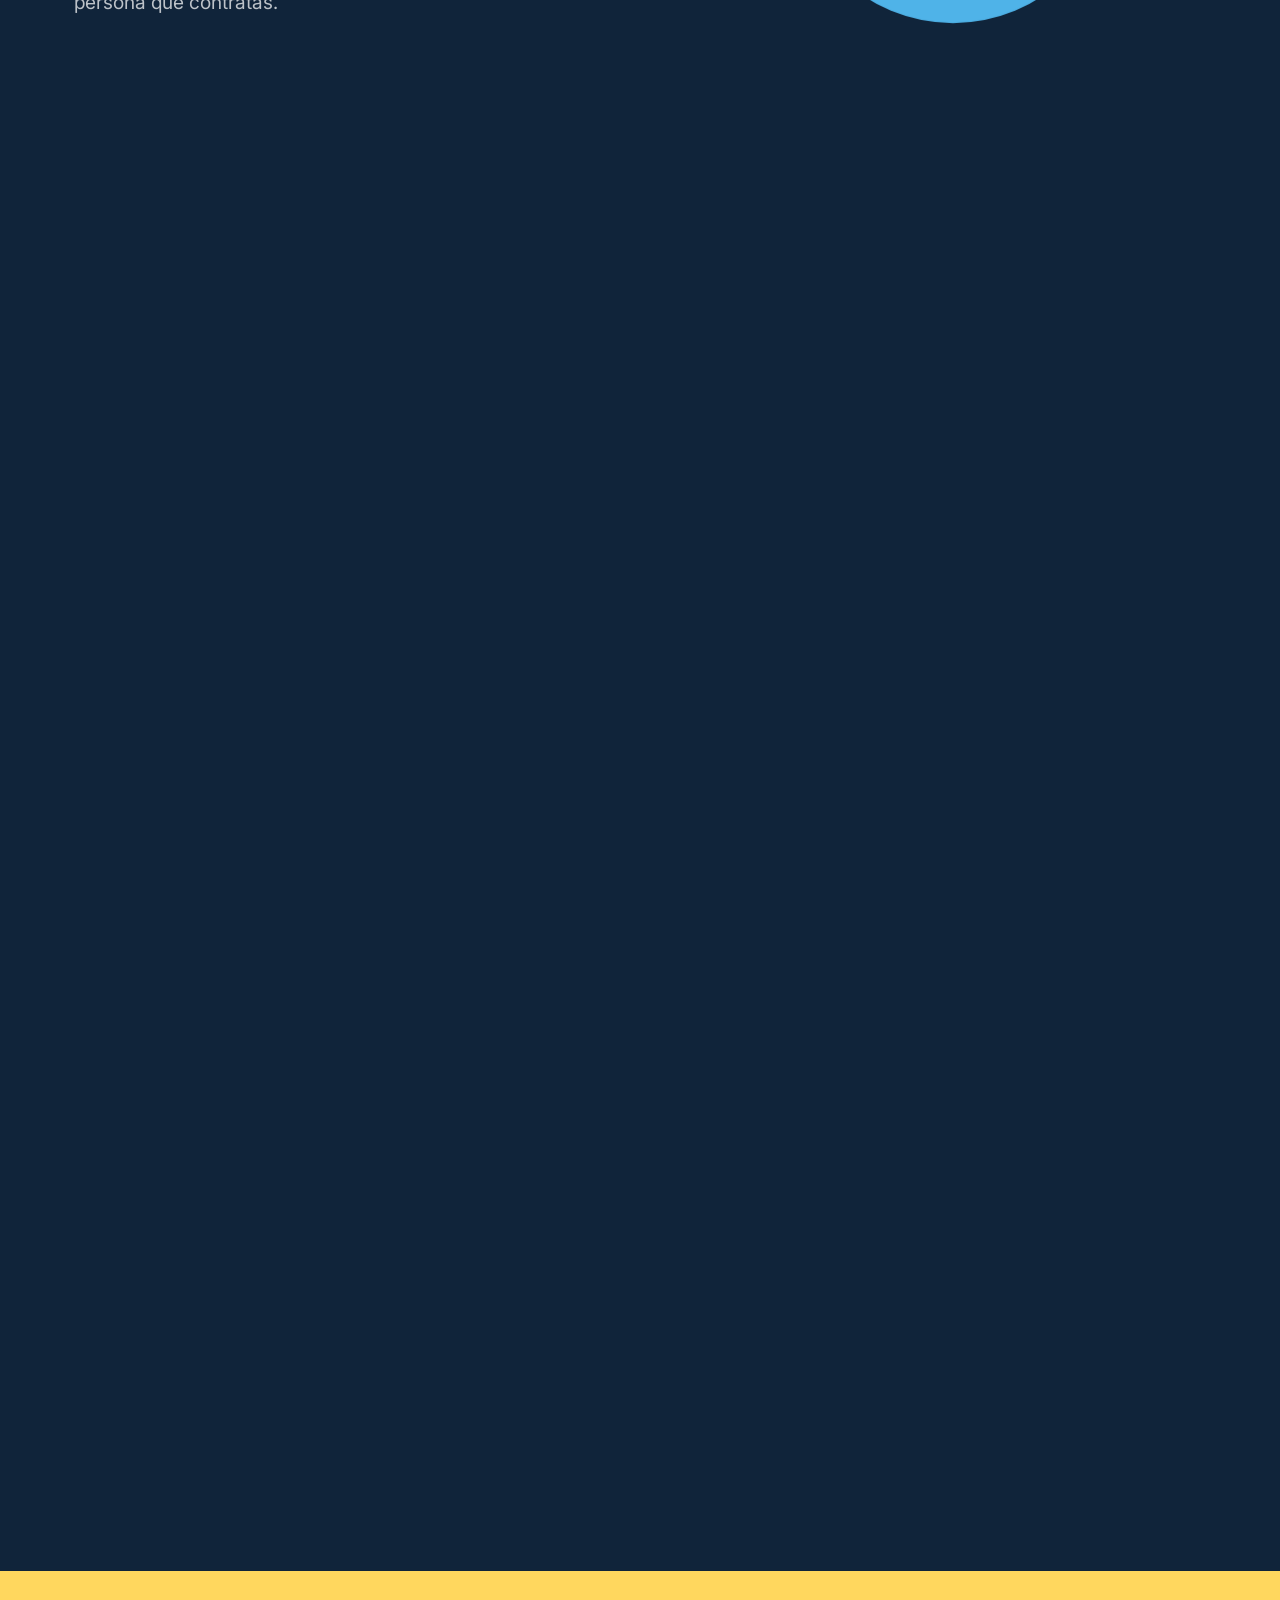
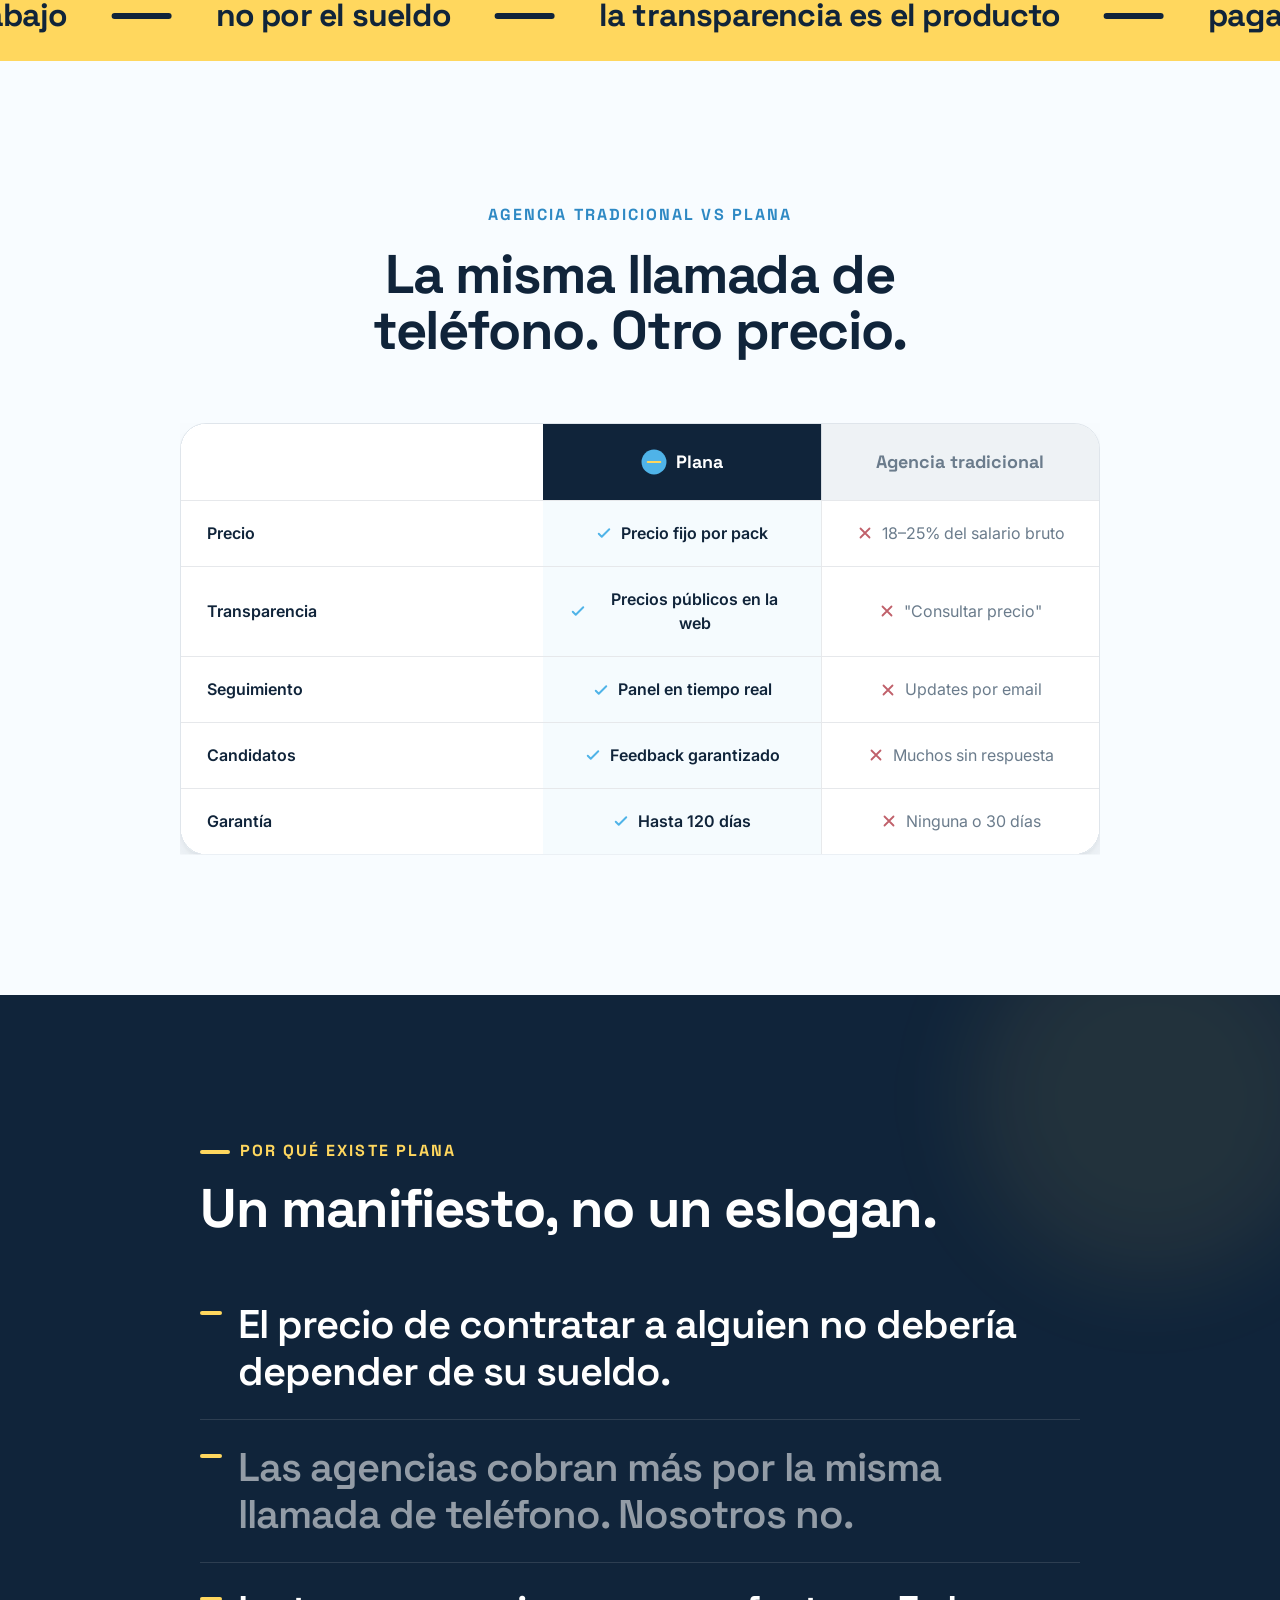
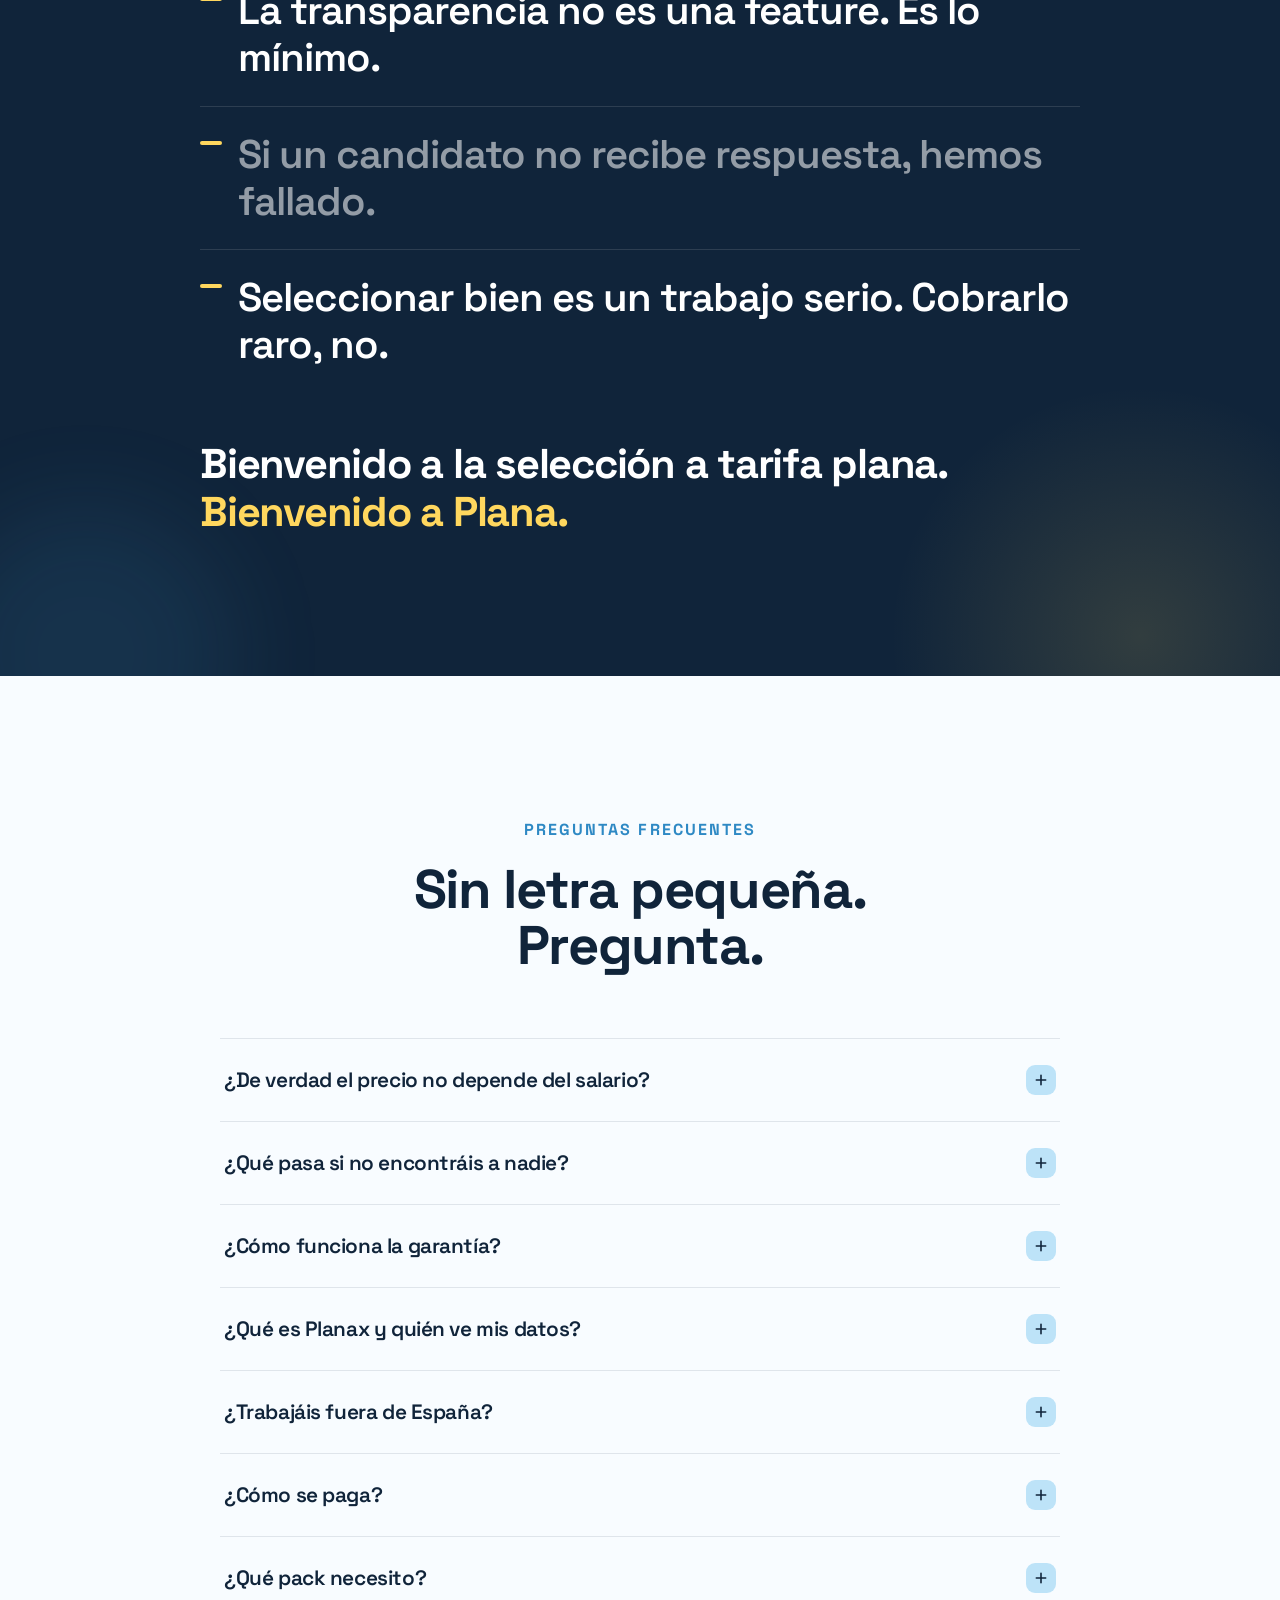
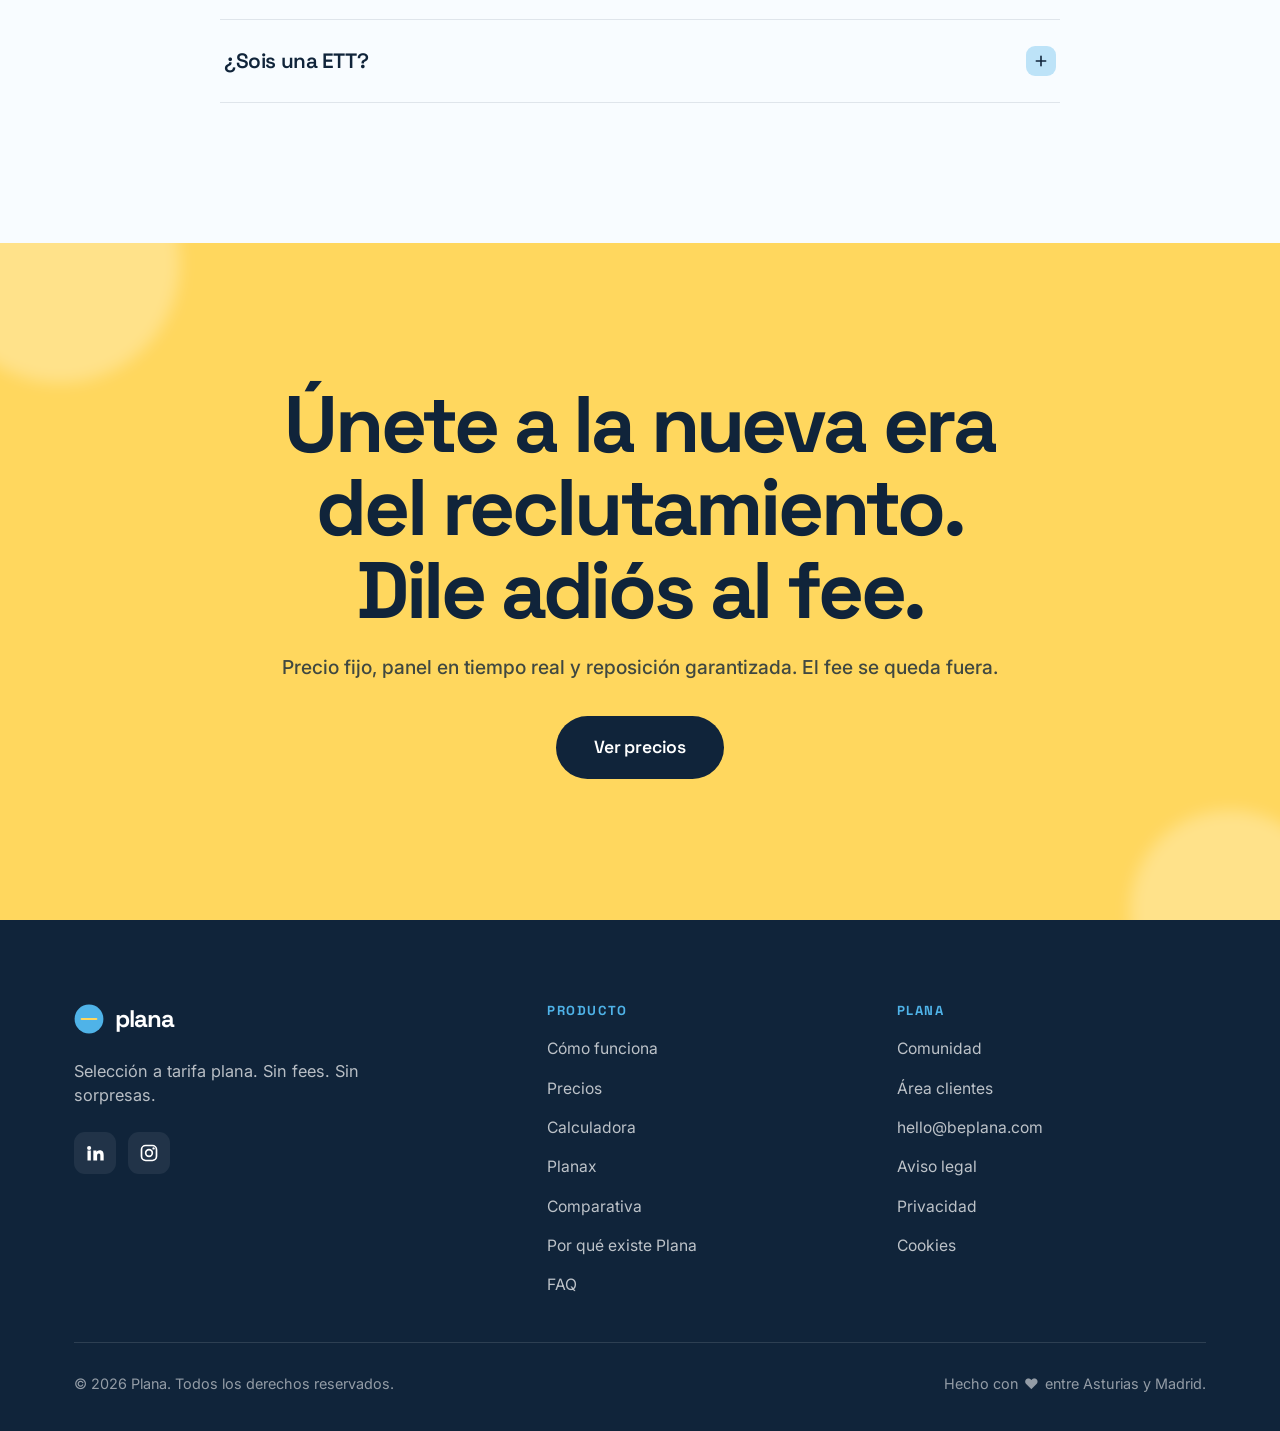
==== commit f207915e: "Las tres franjas vuelven a llamarse Despegue, Altitud y Estratosfera Mismo pricing por salario bruto" ====
--- a/index.html
+++ b/index.html
@@ -3391,7 +3391,7 @@
 
     <div class="packs-grid">
       <article class="pack reveal d1">
-        <div class="pack-name">Franja 1</div>
+        <div class="pack-name">Despegue</div>
         <p class="pack-for">Vacantes con un salario bruto anual de hasta 25.000 €.</p>
         <div class="pack-price" data-base="1500"><s aria-hidden="true"></s><span class="amt">1.500 €</span><small>por posición</small></div>
         <hr />
@@ -3400,12 +3400,12 @@
           <li><svg class="tick" width="18" height="18" viewBox="0 0 24 24" fill="none"><path d="M5 13l4 4L19 7" stroke="#4FB3E8" stroke-width="2.6" stroke-linecap="round" stroke-linejoin="round"/></svg>Cribado completo con Planax y entrevistas del equipo</li>
           <li><svg class="tick" width="18" height="18" viewBox="0 0 24 24" fill="none"><path d="M5 13l4 4L19 7" stroke="#4FB3E8" stroke-width="2.6" stroke-linecap="round" stroke-linejoin="round"/></svg><b>Shortlist de 3 a 5 finalistas</b></li>
         </ul>
-        <div class="pack-cta"><button type="button" class="btn btn-ghost" data-plan="Franja 1">Empezar</button></div>
+        <div class="pack-cta"><button type="button" class="btn btn-ghost" data-plan="Despegue">Empezar</button></div>
         <span class="pack-guar"><svg width="15" height="15" viewBox="0 0 24 24" fill="none"><path d="M12 2l8 3v6c0 5-3.5 8.5-8 11-4.5-2.5-8-6-8-11V5l8-3z" stroke="#4FB3E8" stroke-width="2" stroke-linejoin="round"/></svg>Reposición garantizada</span>
       </article>
 
       <article class="pack feat reveal d2">
-        <div class="pack-name">Franja 2</div>
+        <div class="pack-name">Altitud</div>
         <p class="pack-for">Vacantes con un salario bruto anual de 25.000 € a 35.000 €.</p>
         <div class="pack-price" data-base="1900"><s aria-hidden="true"></s><span class="amt">1.900 €</span><small>por posición</small></div>
         <hr />
@@ -3414,12 +3414,12 @@
           <li><svg class="tick" width="18" height="18" viewBox="0 0 24 24" fill="none"><path d="M5 13l4 4L19 7" stroke="#4FB3E8" stroke-width="2.6" stroke-linecap="round" stroke-linejoin="round"/></svg>Cribado completo con Planax y entrevistas del equipo</li>
           <li><svg class="tick" width="18" height="18" viewBox="0 0 24 24" fill="none"><path d="M5 13l4 4L19 7" stroke="#4FB3E8" stroke-width="2.6" stroke-linecap="round" stroke-linejoin="round"/></svg><b>Shortlist de 3 a 5 finalistas</b></li>
         </ul>
-        <div class="pack-cta"><button type="button" class="btn btn-sol" data-plan="Franja 2">Empezar</button></div>
+        <div class="pack-cta"><button type="button" class="btn btn-sol" data-plan="Altitud">Empezar</button></div>
         <span class="pack-guar"><svg width="15" height="15" viewBox="0 0 24 24" fill="none"><path d="M12 2l8 3v6c0 5-3.5 8.5-8 11-4.5-2.5-8-6-8-11V5l8-3z" stroke="#4FB3E8" stroke-width="2" stroke-linejoin="round"/></svg>Reposición garantizada</span>
       </article>
 
       <article class="pack reveal d3">
-        <div class="pack-name">Franja 3</div>
+        <div class="pack-name">Estratosfera</div>
         <p class="pack-for">Vacantes con un salario bruto anual de 35.000 € a 45.000 €.</p>
         <div class="pack-price" data-base="2400"><s aria-hidden="true"></s><span class="amt">2.400 €</span><small>por posición</small></div>
         <hr />
@@ -3428,7 +3428,7 @@
           <li><svg class="tick" width="18" height="18" viewBox="0 0 24 24" fill="none"><path d="M5 13l4 4L19 7" stroke="#4FB3E8" stroke-width="2.6" stroke-linecap="round" stroke-linejoin="round"/></svg>Cribado completo con Planax y entrevistas del equipo</li>
           <li><svg class="tick" width="18" height="18" viewBox="0 0 24 24" fill="none"><path d="M5 13l4 4L19 7" stroke="#4FB3E8" stroke-width="2.6" stroke-linecap="round" stroke-linejoin="round"/></svg><b>Shortlist de 3 a 5 finalistas</b></li>
         </ul>
-        <div class="pack-cta"><button type="button" class="btn btn-ghost" data-plan="Franja 3">Empezar</button></div>
+        <div class="pack-cta"><button type="button" class="btn btn-ghost" data-plan="Estratosfera">Empezar</button></div>
         <span class="pack-guar"><svg width="15" height="15" viewBox="0 0 24 24" fill="none"><path d="M12 2l8 3v6c0 5-3.5 8.5-8 11-4.5-2.5-8-6-8-11V5l8-3z" stroke="#4FB3E8" stroke-width="2" stroke-linejoin="round"/></svg>Reposición garantizada</span>
       </article>
     </div>
@@ -3490,7 +3490,7 @@
             <span class="amt" id="rAgency">9.000 €</span>
           </div>
           <div class="cr-line plana">
-            <span class="lbl" id="rPlanaLbl">Con Plana (Franja 3)</span>
+            <span class="lbl" id="rPlanaLbl">Con Plana (Estratosfera)</span>
             <span class="amt" id="rPlana">2.400 €</span>
           </div>
           <div class="cr-save">
@@ -3837,9 +3837,9 @@
      franja en lugar de comparar siempre contra el mismo importe. El tope de
      45.000 € es el de la tabla de precios: por encima no hay precio público. */
   var FRANJAS = [
-    { hasta: 25000, precio: 1500, nombre: 'Franja 1' },
-    { hasta: 35000, precio: 1900, nombre: 'Franja 2' },
-    { hasta: 45000, precio: 2400, nombre: 'Franja 3' }
+    { hasta: 25000, precio: 1500, nombre: 'Despegue' },
+    { hasta: 35000, precio: 1900, nombre: 'Altitud' },
+    { hasta: 45000, precio: 2400, nombre: 'Estratosfera' }
   ];
 
   function franjaDe(salario){
@@ -3898,8 +3898,9 @@
     rPlana.textContent = eur(precio);
     if(etiquetaPlana){
       var enF = document.documentElement.lang === 'en';
+      var EN_FRANJA = { 'Despegue': 'Takeoff', 'Altitud': 'Altitude', 'Estratosfera': 'Stratosphere' };
       etiquetaPlana.textContent = (enF ? 'With Plana (' : 'Con Plana (') +
-        (enF ? franja.nombre.replace('Franja', 'Band') : franja.nombre) + ')';
+        (enF ? (EN_FRANJA[franja.nombre] || franja.nombre) : franja.nombre) + ')';
     }
     if(animated){
       animateTo(rAgency, 'ag', agency);
@@ -4018,18 +4019,13 @@
       'Despegue': 'Takeoff',
       'Altitud': 'Altitude',
       'Estratosfera': 'Stratosphere',
-      'Plana Ilimitada': 'Plana Unlimited',
-      'Franja 1': 'Band 1',
-      'Franja 2': 'Band 2',
-      'Franja 3': 'Band 3'
+      'Plana Ilimitada': 'Plana Unlimited'
     };
 
     function packLabel(pack){
       var en = document.documentElement.lang === 'en';
       var name = en ? (EN_PACK[pack] || pack) : pack;
-      /* Las franjas y la suscripción ya se llaman por su nombre; a los packs
-         antiguos hay que anteponerles "Pack". */
-      if(pack === 'Plana Ilimitada' || pack.indexOf('Franja') === 0) return name;
+      if(pack === 'Plana Ilimitada') return name;
       return en ? name + ' pack' : 'Pack ' + name;
     }
 
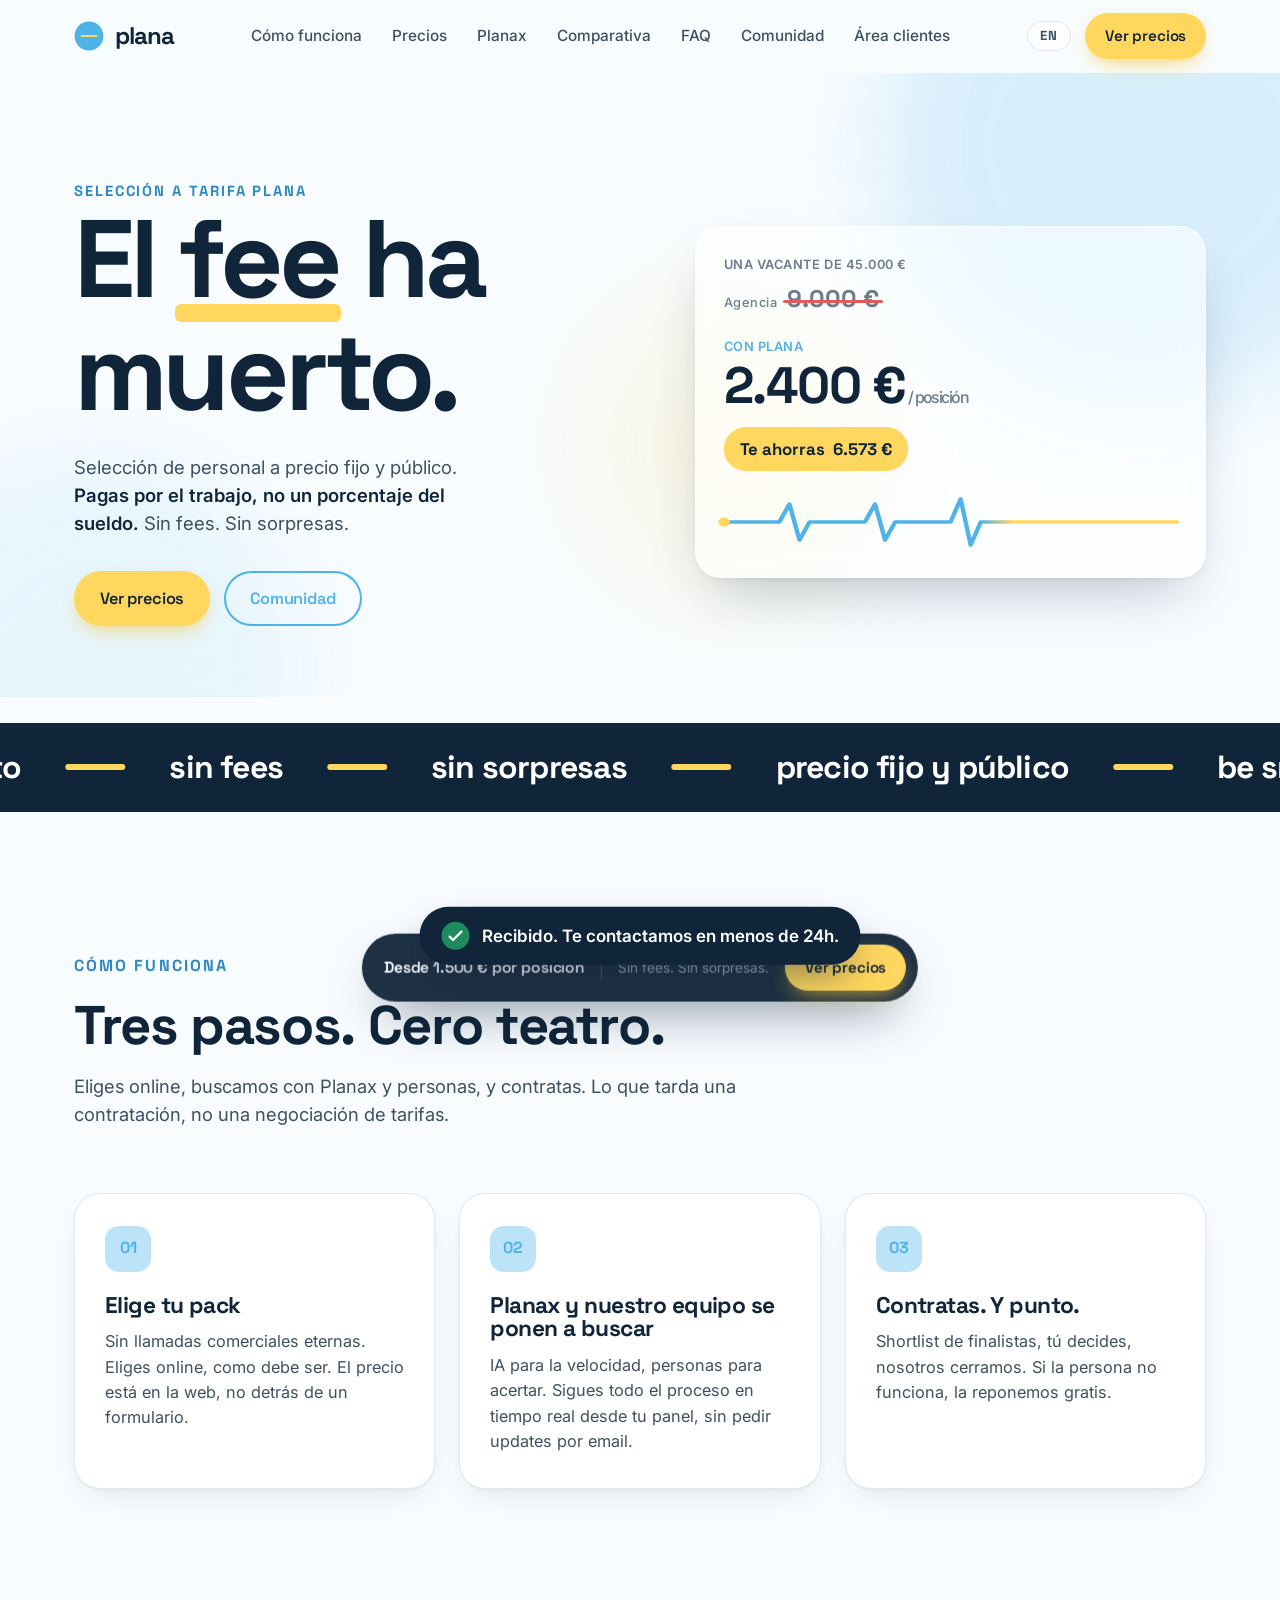
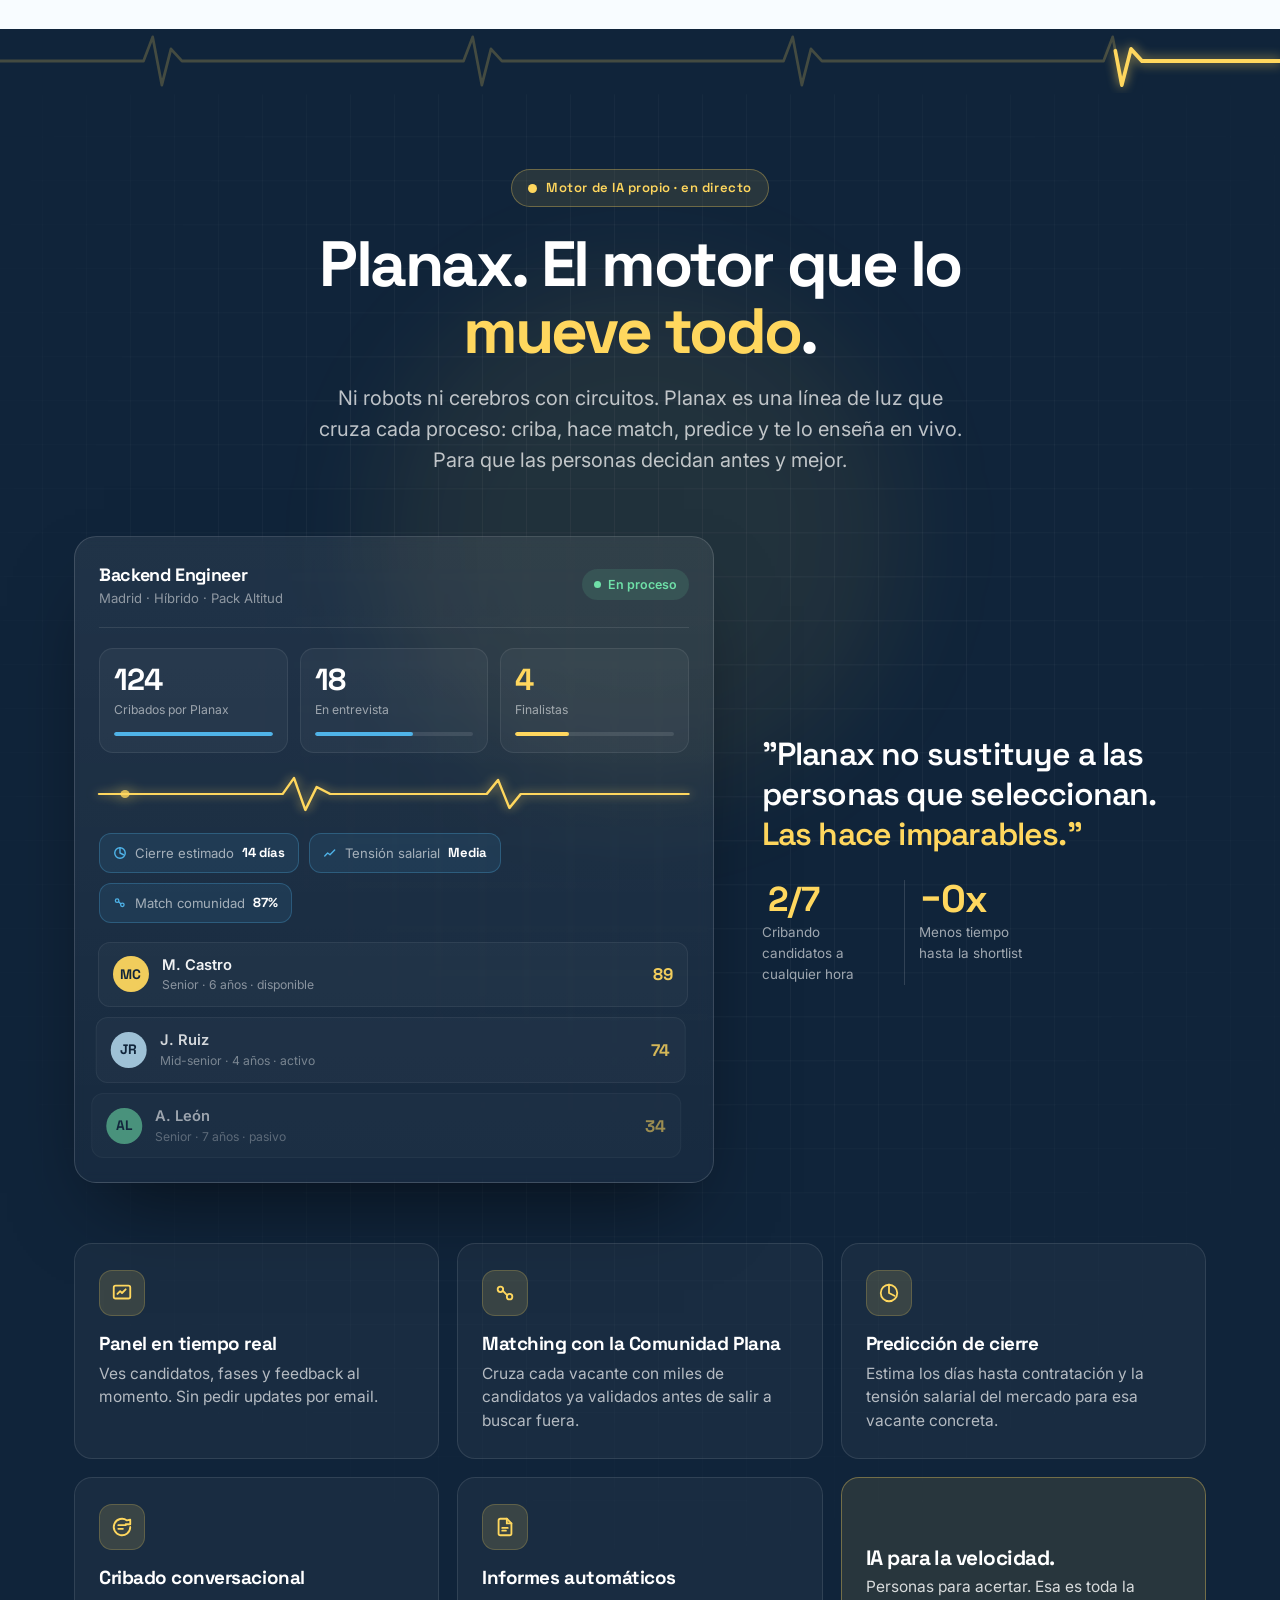
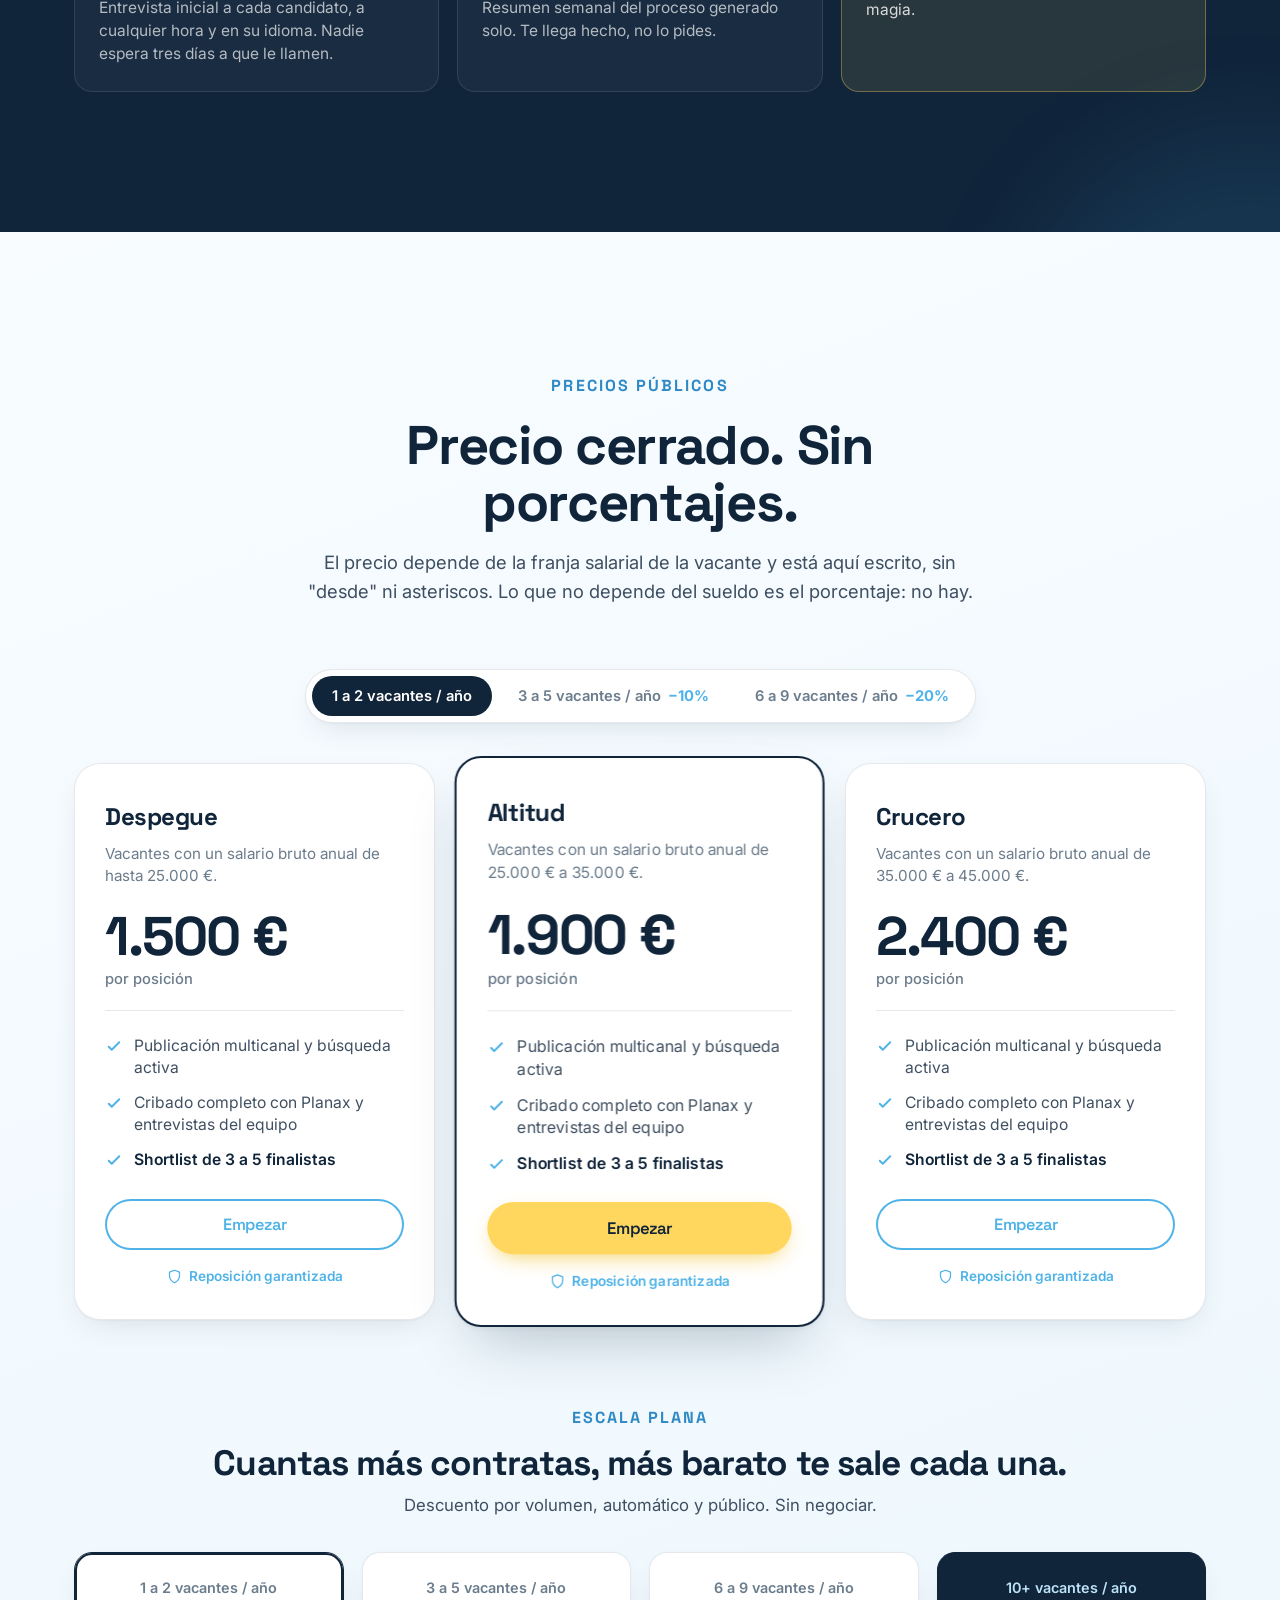
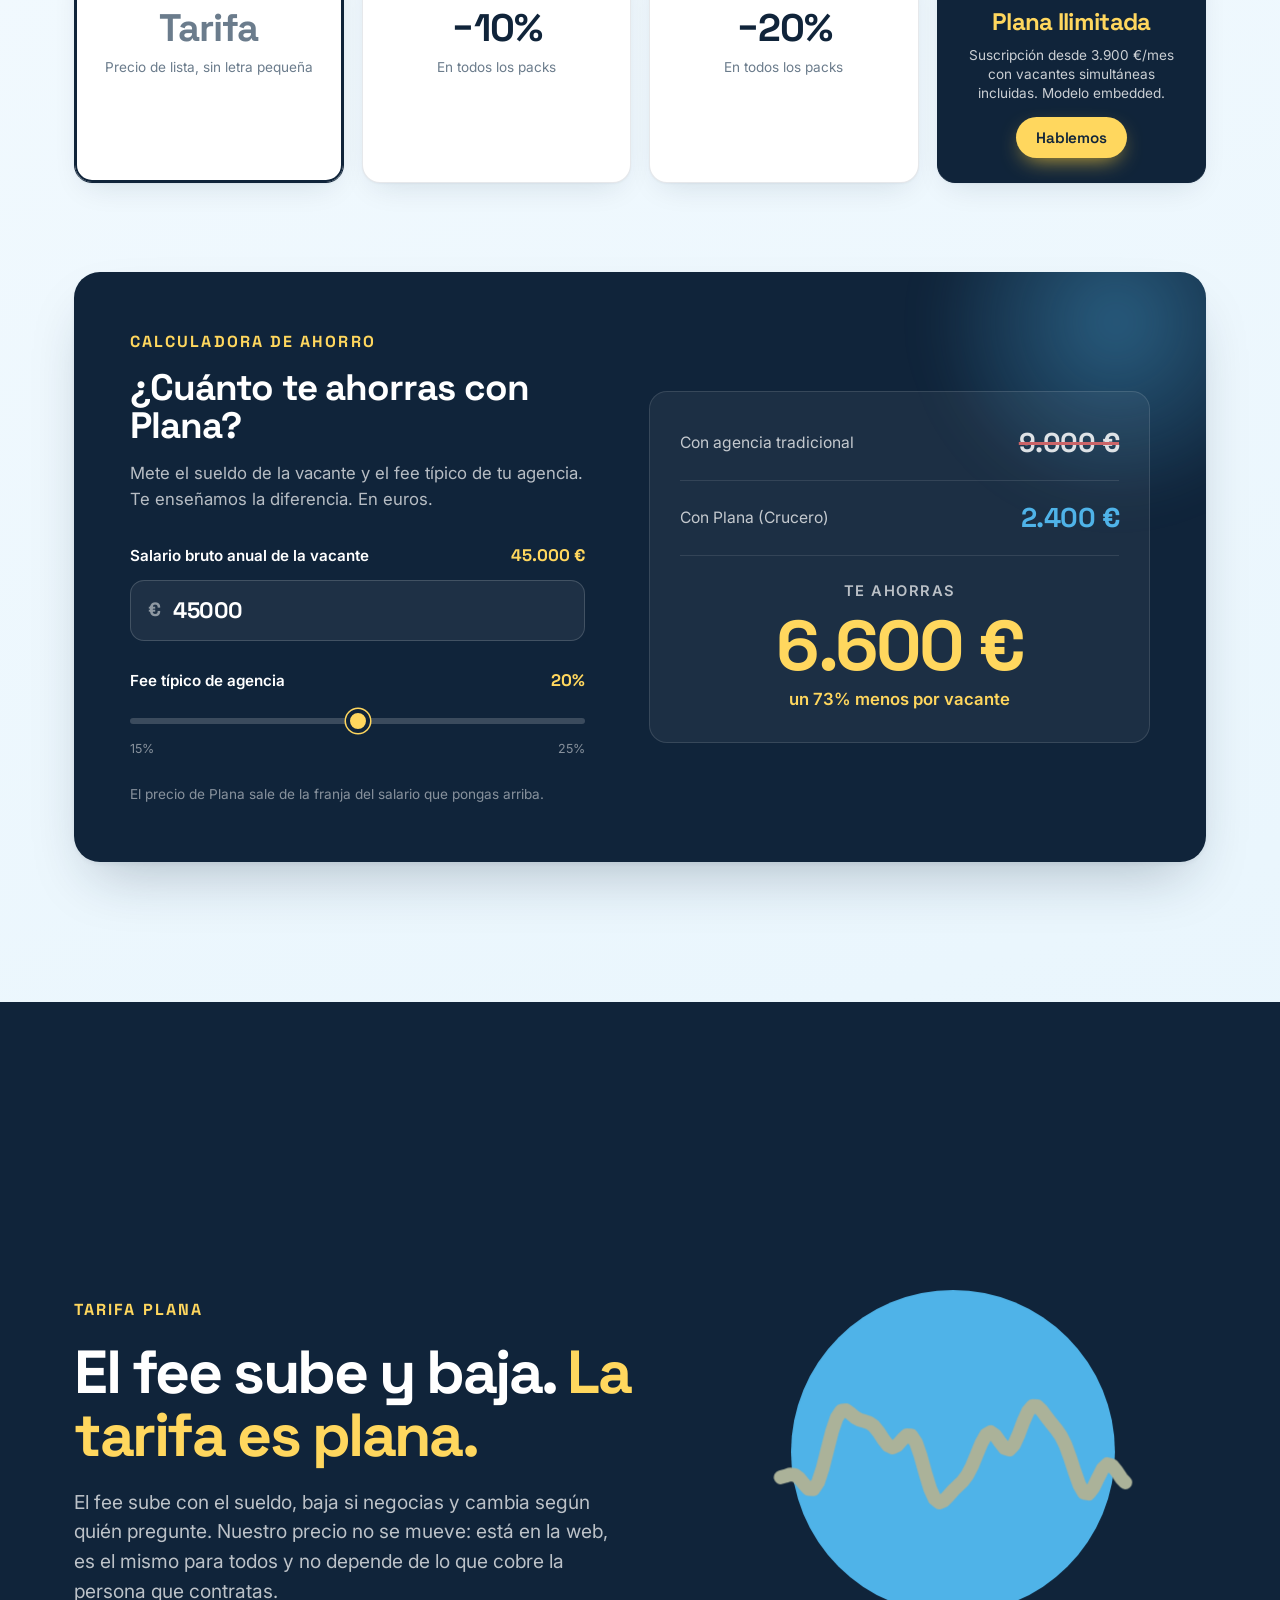
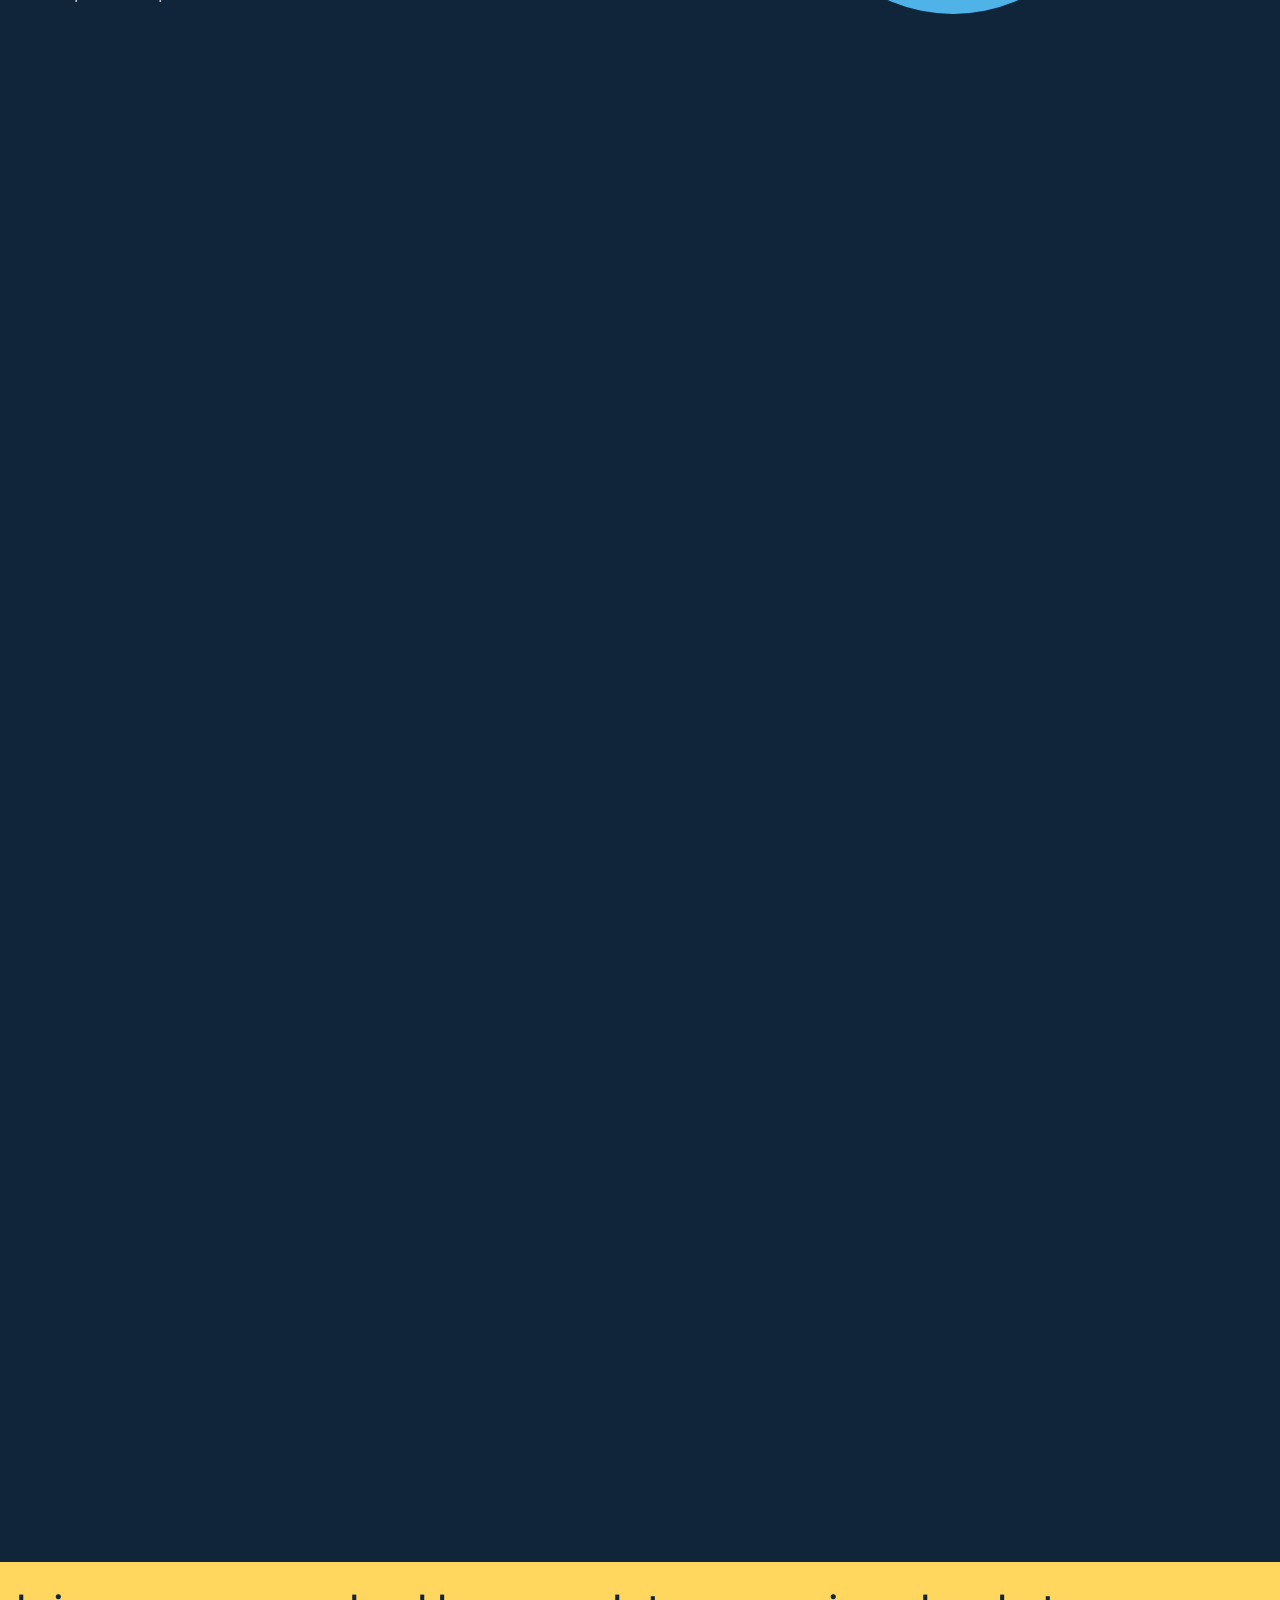
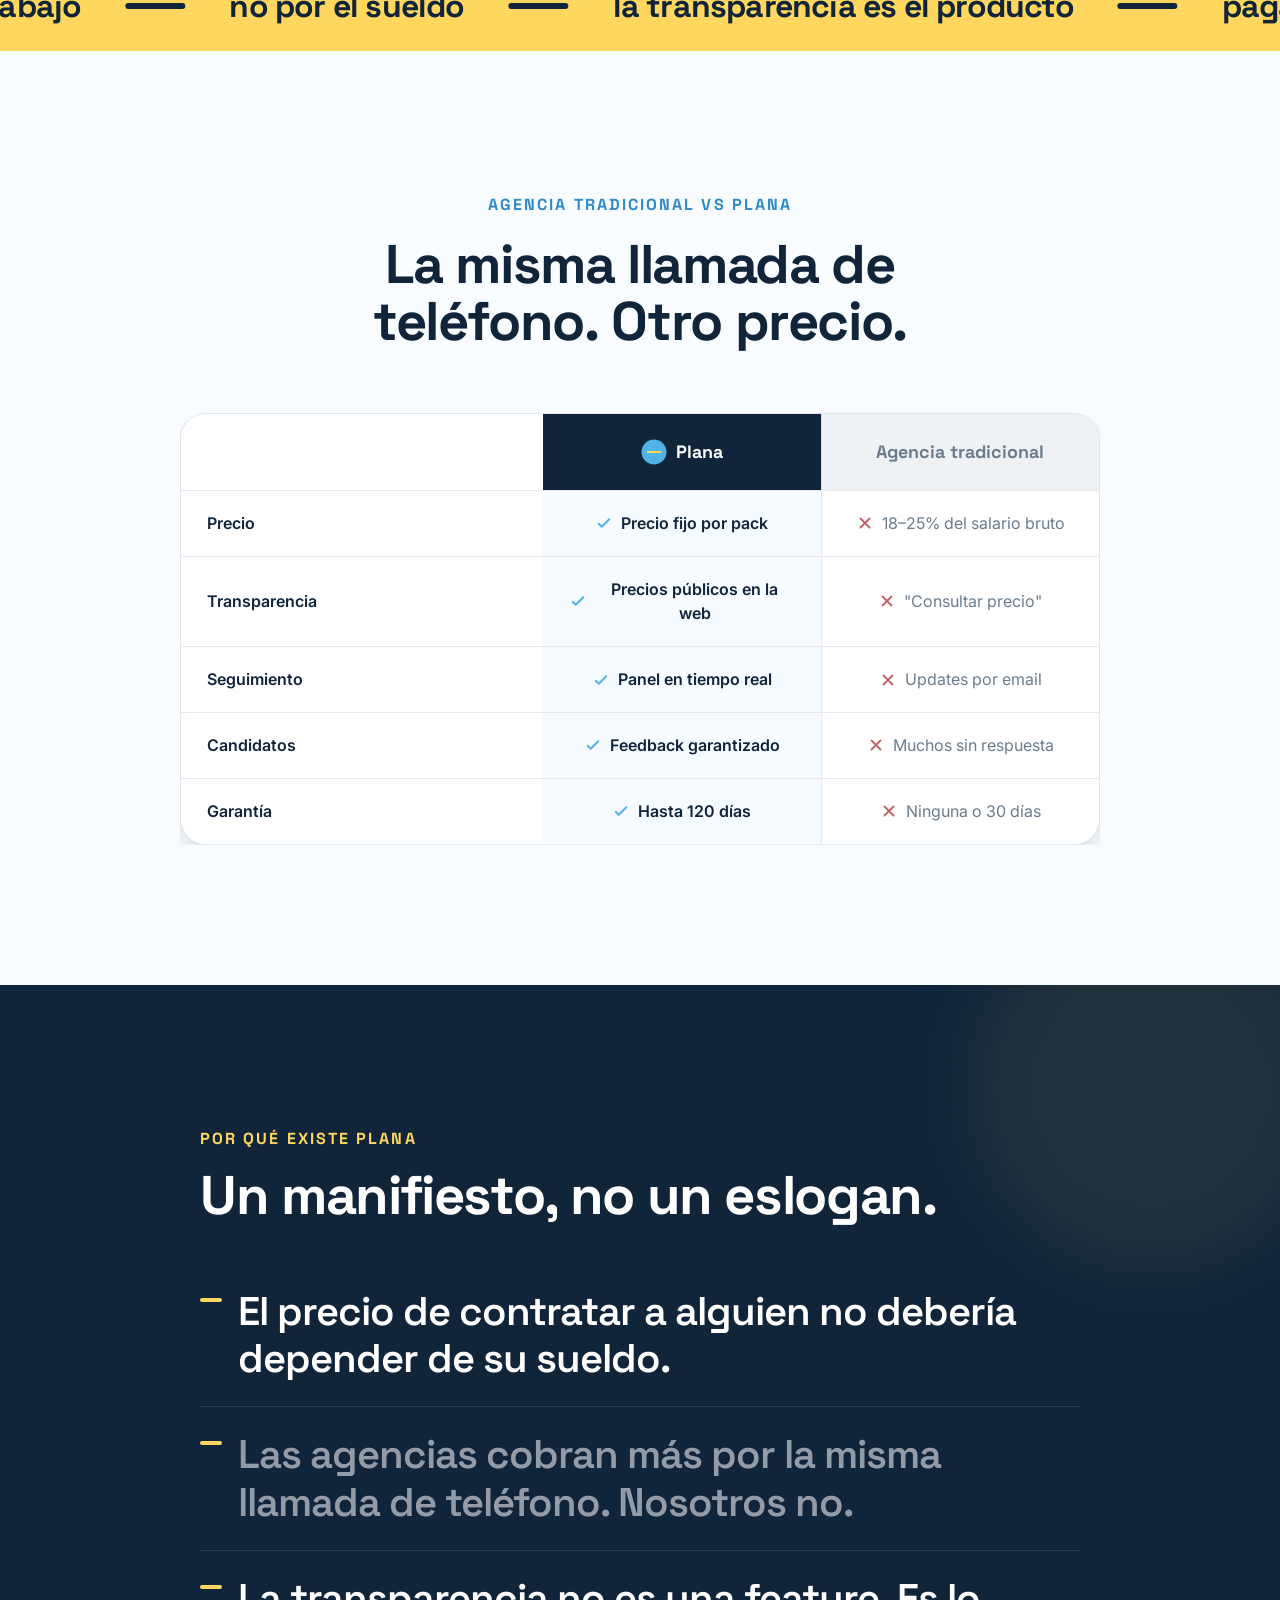
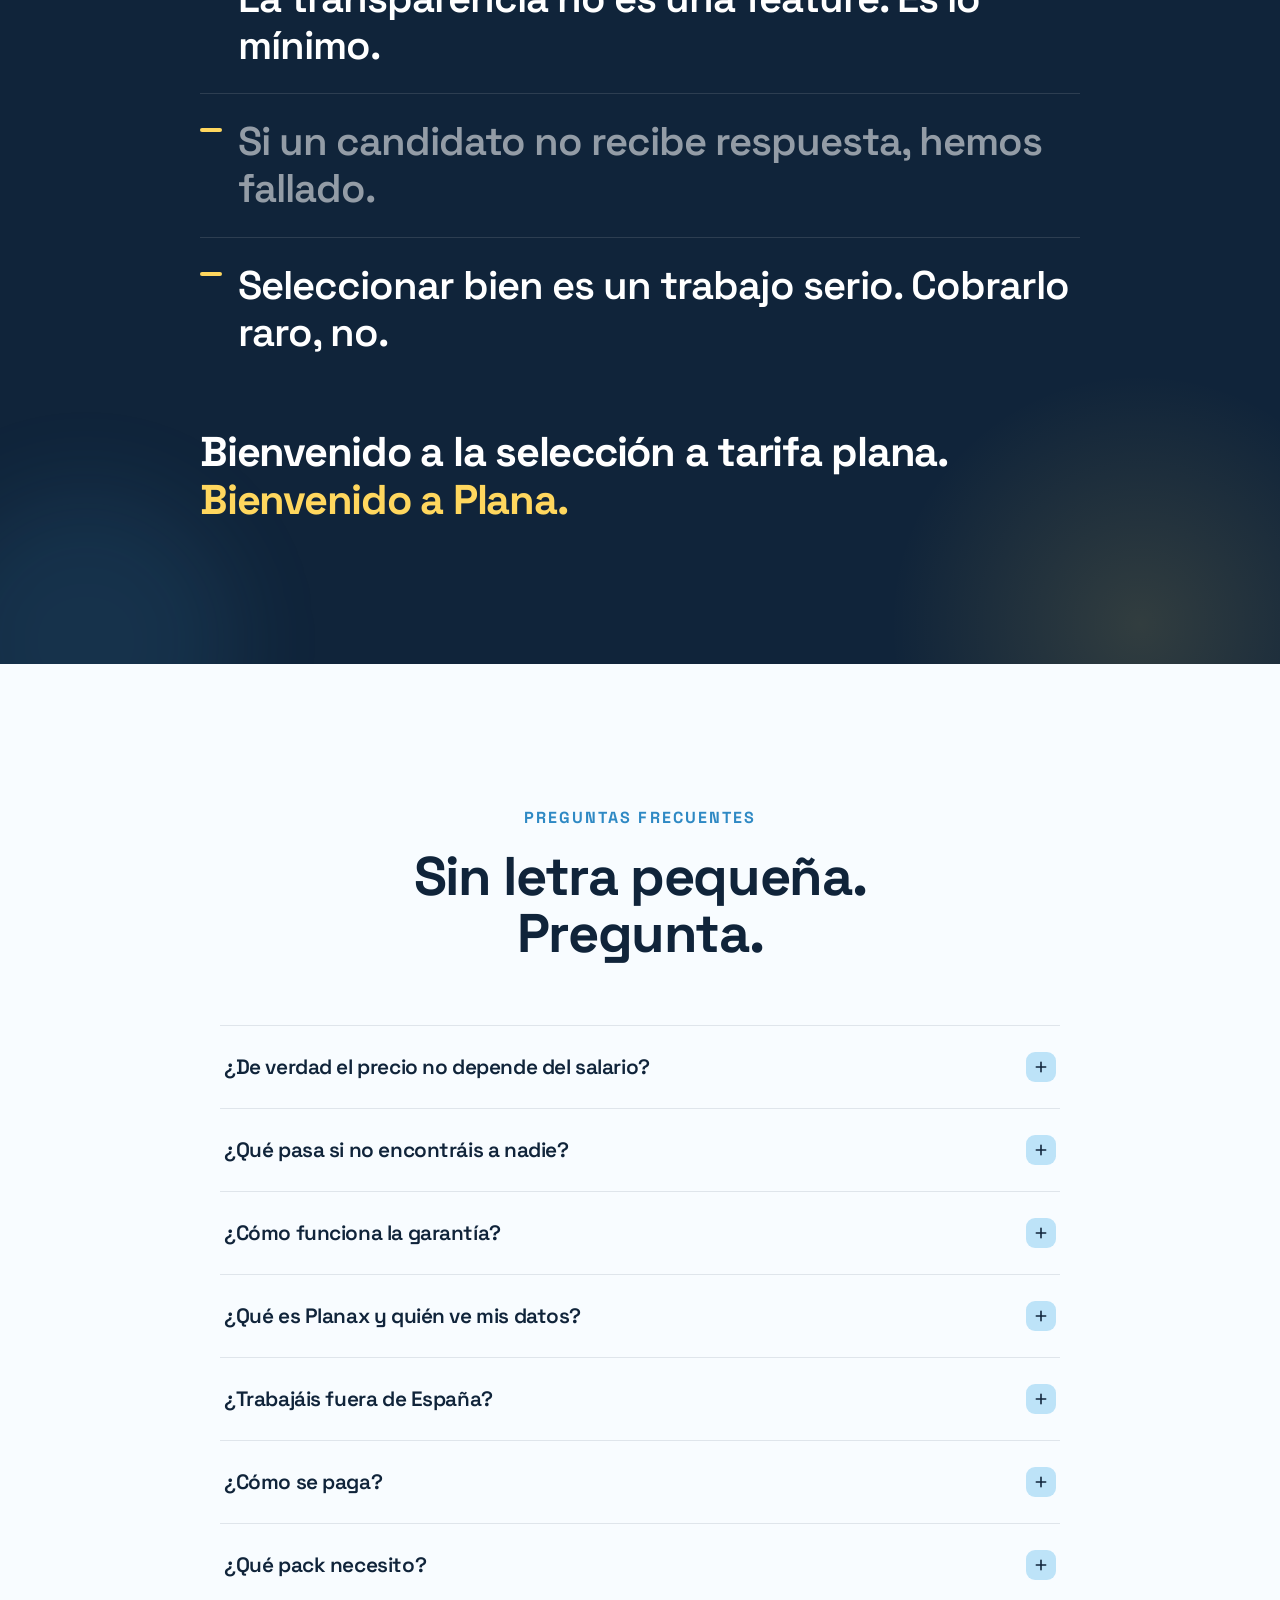
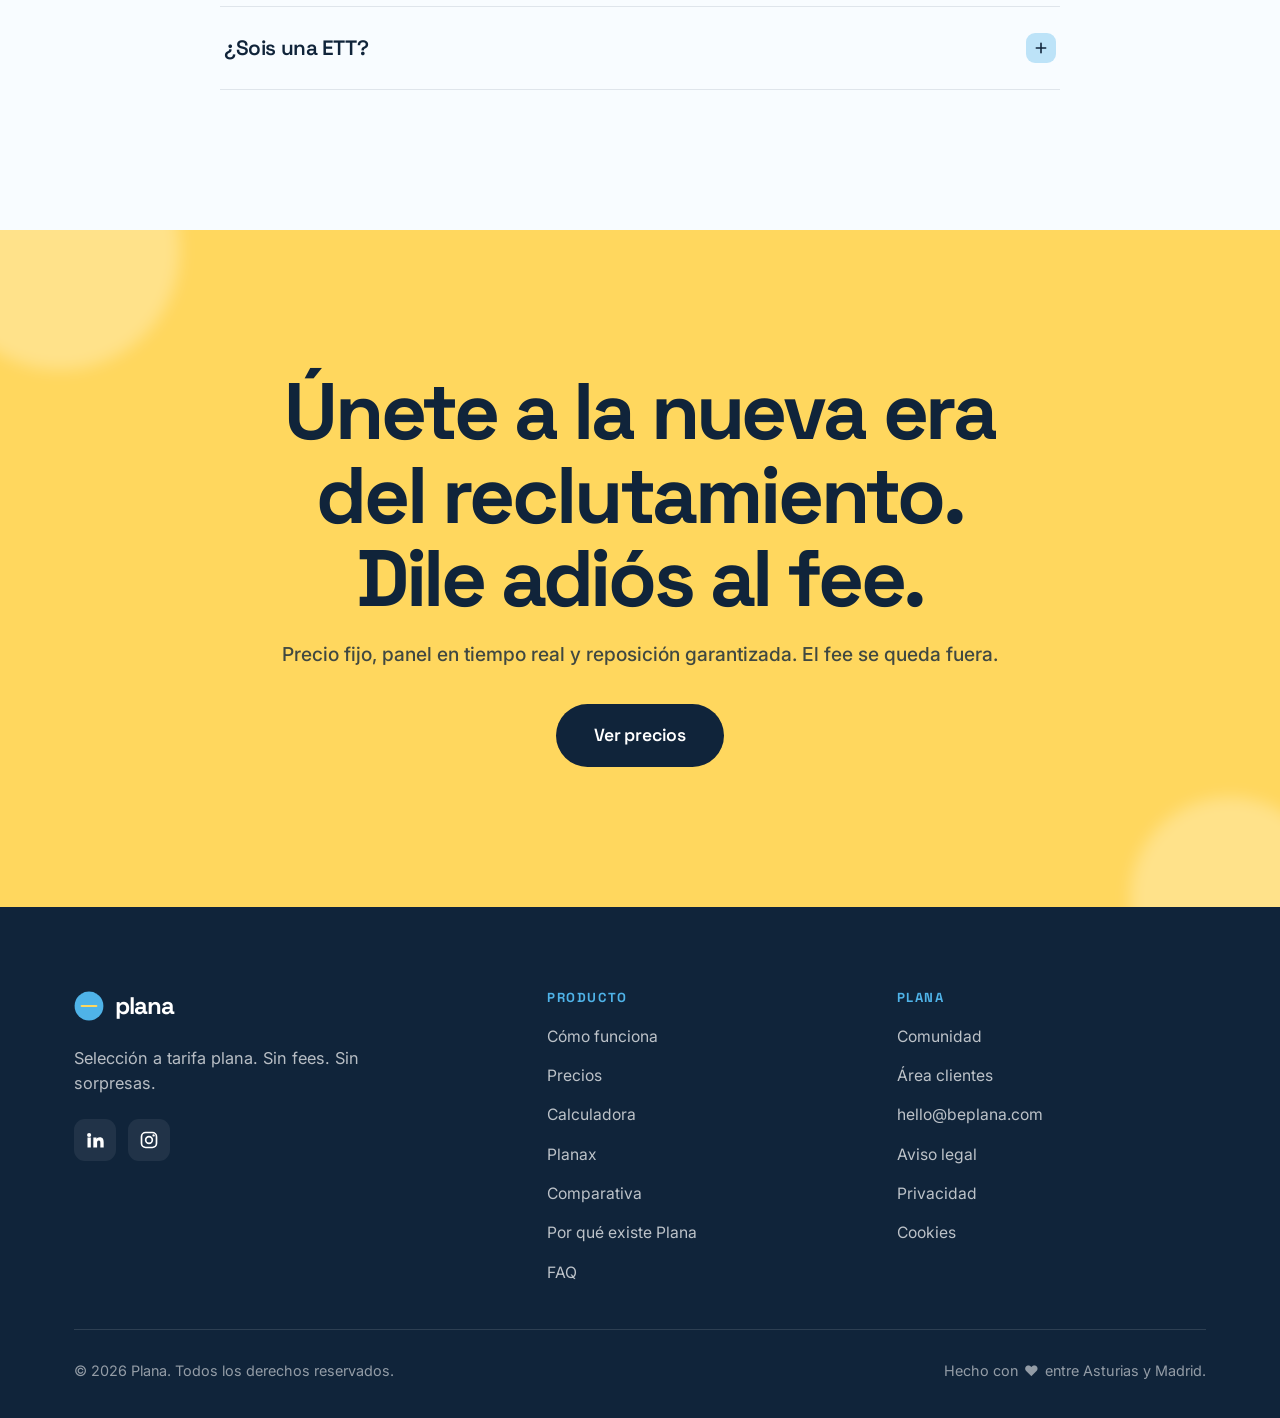
==== commit f39562a1: "Estratosfera pasa a Crucero, fuera los guiones de los titulos El tercer pack se llama Crucero: tarje" ====
--- a/index.html
+++ b/index.html
@@ -144,14 +144,6 @@
   gap: .6em;
 }
 
-.eyebrow::before {
-  content: "";
-  width: 30px;
-  height: 4px;
-  border-radius: 2px;
-  background: var(--sol);
-}
-
 .section-pad {
   padding: clamp(72px,11vw,140px) 0;
 }
@@ -701,10 +693,6 @@
   color: var(--tinta-80);
   margin-top: 18px;
   line-height: 1.55;
-}
-
-.sec-head.center .eyebrow::before {
-  display: none;
 }
 
 /* ============ CÓMO FUNCIONA ============ */
@@ -793,10 +781,6 @@
   color: var(--sol);
 }
 
-#motor .eyebrow::before {
-  background: var(--sol);
-}
-
 .motor-stage {
   position: sticky;
   top: 0;
@@ -1267,10 +1251,6 @@
   color: var(--sol);
 }
 
-.calc .eyebrow::before {
-  background: var(--sol);
-}
-
 .calc-sub {
   color: rgba(255,255,255,.7);
   margin: 14px 0 30px;
@@ -1516,10 +1496,6 @@
 
 #planax .eyebrow {
   color: var(--sol);
-}
-
-#planax .eyebrow::before {
-  background: var(--sol);
 }
 
 #planax h2 {
@@ -2420,10 +2396,6 @@
 
 #manifiesto .eyebrow {
   color: var(--sol);
-}
-
-#manifiesto .eyebrow::before {
-  background: var(--sol);
 }
 
 .mani-list {
@@ -3419,7 +3391,7 @@
       </article>
 
       <article class="pack reveal d3">
-        <div class="pack-name">Estratosfera</div>
+        <div class="pack-name">Crucero</div>
         <p class="pack-for">Vacantes con un salario bruto anual de 35.000 € a 45.000 €.</p>
         <div class="pack-price" data-base="2400"><s aria-hidden="true"></s><span class="amt">2.400 €</span><small>por posición</small></div>
         <hr />
@@ -3428,7 +3400,7 @@
           <li><svg class="tick" width="18" height="18" viewBox="0 0 24 24" fill="none"><path d="M5 13l4 4L19 7" stroke="#4FB3E8" stroke-width="2.6" stroke-linecap="round" stroke-linejoin="round"/></svg>Cribado completo con Planax y entrevistas del equipo</li>
           <li><svg class="tick" width="18" height="18" viewBox="0 0 24 24" fill="none"><path d="M5 13l4 4L19 7" stroke="#4FB3E8" stroke-width="2.6" stroke-linecap="round" stroke-linejoin="round"/></svg><b>Shortlist de 3 a 5 finalistas</b></li>
         </ul>
-        <div class="pack-cta"><button type="button" class="btn btn-ghost" data-plan="Estratosfera">Empezar</button></div>
+        <div class="pack-cta"><button type="button" class="btn btn-ghost" data-plan="Crucero">Empezar</button></div>
         <span class="pack-guar"><svg width="15" height="15" viewBox="0 0 24 24" fill="none"><path d="M12 2l8 3v6c0 5-3.5 8.5-8 11-4.5-2.5-8-6-8-11V5l8-3z" stroke="#4FB3E8" stroke-width="2" stroke-linejoin="round"/></svg>Reposición garantizada</span>
       </article>
     </div>
@@ -3490,7 +3462,7 @@
             <span class="amt" id="rAgency">9.000 €</span>
           </div>
           <div class="cr-line plana">
-            <span class="lbl" id="rPlanaLbl">Con Plana (Estratosfera)</span>
+            <span class="lbl" id="rPlanaLbl">Con Plana (Crucero)</span>
             <span class="amt" id="rPlana">2.400 €</span>
           </div>
           <div class="cr-save">
@@ -3622,7 +3594,7 @@
       </div>
       <div class="faq-item">
         <button class="faq-q" aria-expanded="false">¿Qué pack necesito?<span class="faq-ico"><svg width="16" height="16" viewBox="0 0 24 24" fill="none"><path d="M12 5v14M5 12h14" stroke="#10243A" stroke-width="2.4" stroke-linecap="round"/></svg></span></button>
-        <div class="faq-a"><div class="faq-a-inner"><b>Despegue</b> para perfiles operativos y junior. <b>Altitud</b> para mandos intermedios y especialistas con escasez media. <b>Estratosfera</b> para dirección y perfiles muy escasos. Si dudas, dínoslo y te lo decimos en una frase, sin reunión de dos horas.</div></div>
+        <div class="faq-a"><div class="faq-a-inner"><b>Despegue</b> para perfiles operativos y junior. <b>Altitud</b> para mandos intermedios y especialistas con escasez media. <b>Crucero</b> para dirección y perfiles muy escasos. Si dudas, dínoslo y te lo decimos en una frase, sin reunión de dos horas.</div></div>
       </div>
       <div class="faq-item">
         <button class="faq-q" aria-expanded="false">¿Sois una ETT?<span class="faq-ico"><svg width="16" height="16" viewBox="0 0 24 24" fill="none"><path d="M12 5v14M5 12h14" stroke="#10243A" stroke-width="2.4" stroke-linecap="round"/></svg></span></button>
@@ -3839,7 +3811,7 @@
   var FRANJAS = [
     { hasta: 25000, precio: 1500, nombre: 'Despegue' },
     { hasta: 35000, precio: 1900, nombre: 'Altitud' },
-    { hasta: 45000, precio: 2400, nombre: 'Estratosfera' }
+    { hasta: 45000, precio: 2400, nombre: 'Crucero' }
   ];
 
   function franjaDe(salario){
@@ -3898,7 +3870,7 @@
     rPlana.textContent = eur(precio);
     if(etiquetaPlana){
       var enF = document.documentElement.lang === 'en';
-      var EN_FRANJA = { 'Despegue': 'Takeoff', 'Altitud': 'Altitude', 'Estratosfera': 'Stratosphere' };
+      var EN_FRANJA = { 'Despegue': 'Takeoff', 'Altitud': 'Altitude', 'Crucero': 'Cruise' };
       etiquetaPlana.textContent = (enF ? 'With Plana (' : 'Con Plana (') +
         (enF ? (EN_FRANJA[franja.nombre] || franja.nombre) : franja.nombre) + ')';
     }
@@ -4018,7 +3990,7 @@
     var EN_PACK = {
       'Despegue': 'Takeoff',
       'Altitud': 'Altitude',
-      'Estratosfera': 'Stratosphere',
+      'Crucero': 'Cruise',
       'Plana Ilimitada': 'Plana Unlimited'
     };
 
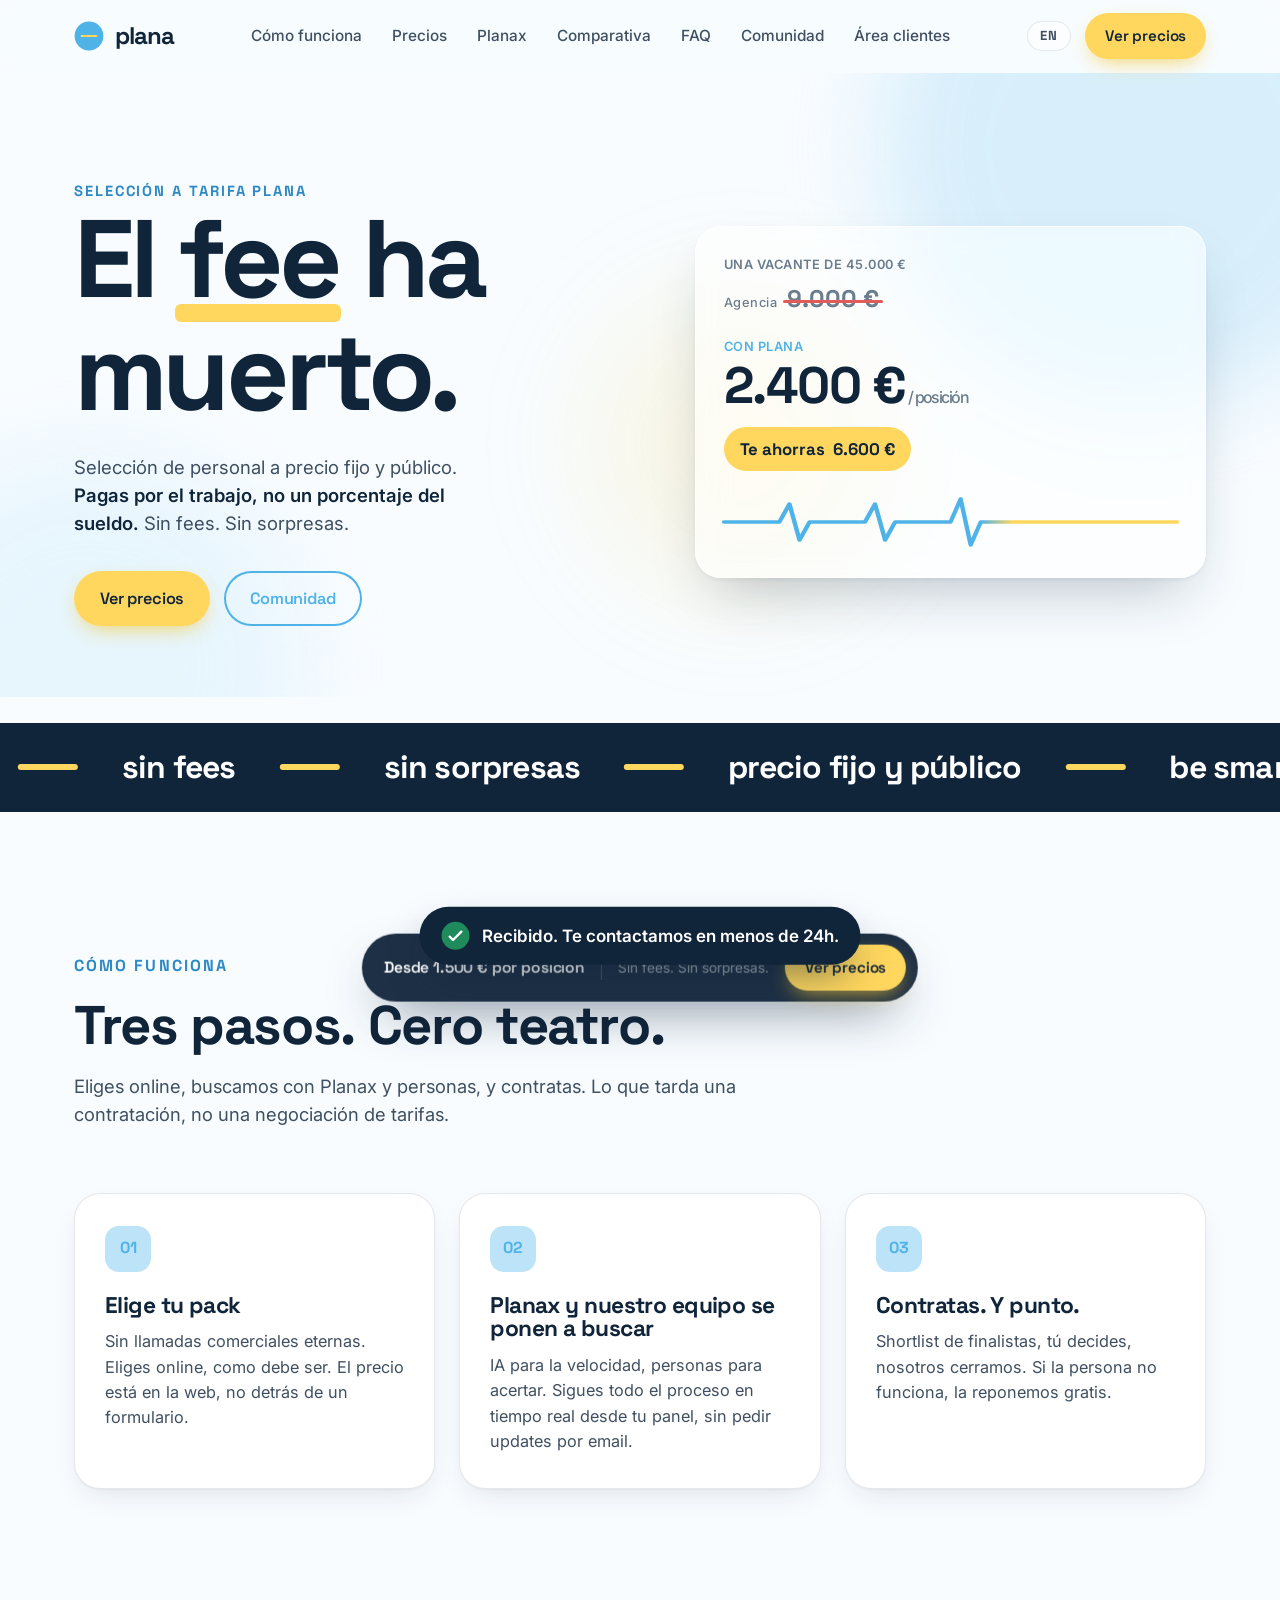
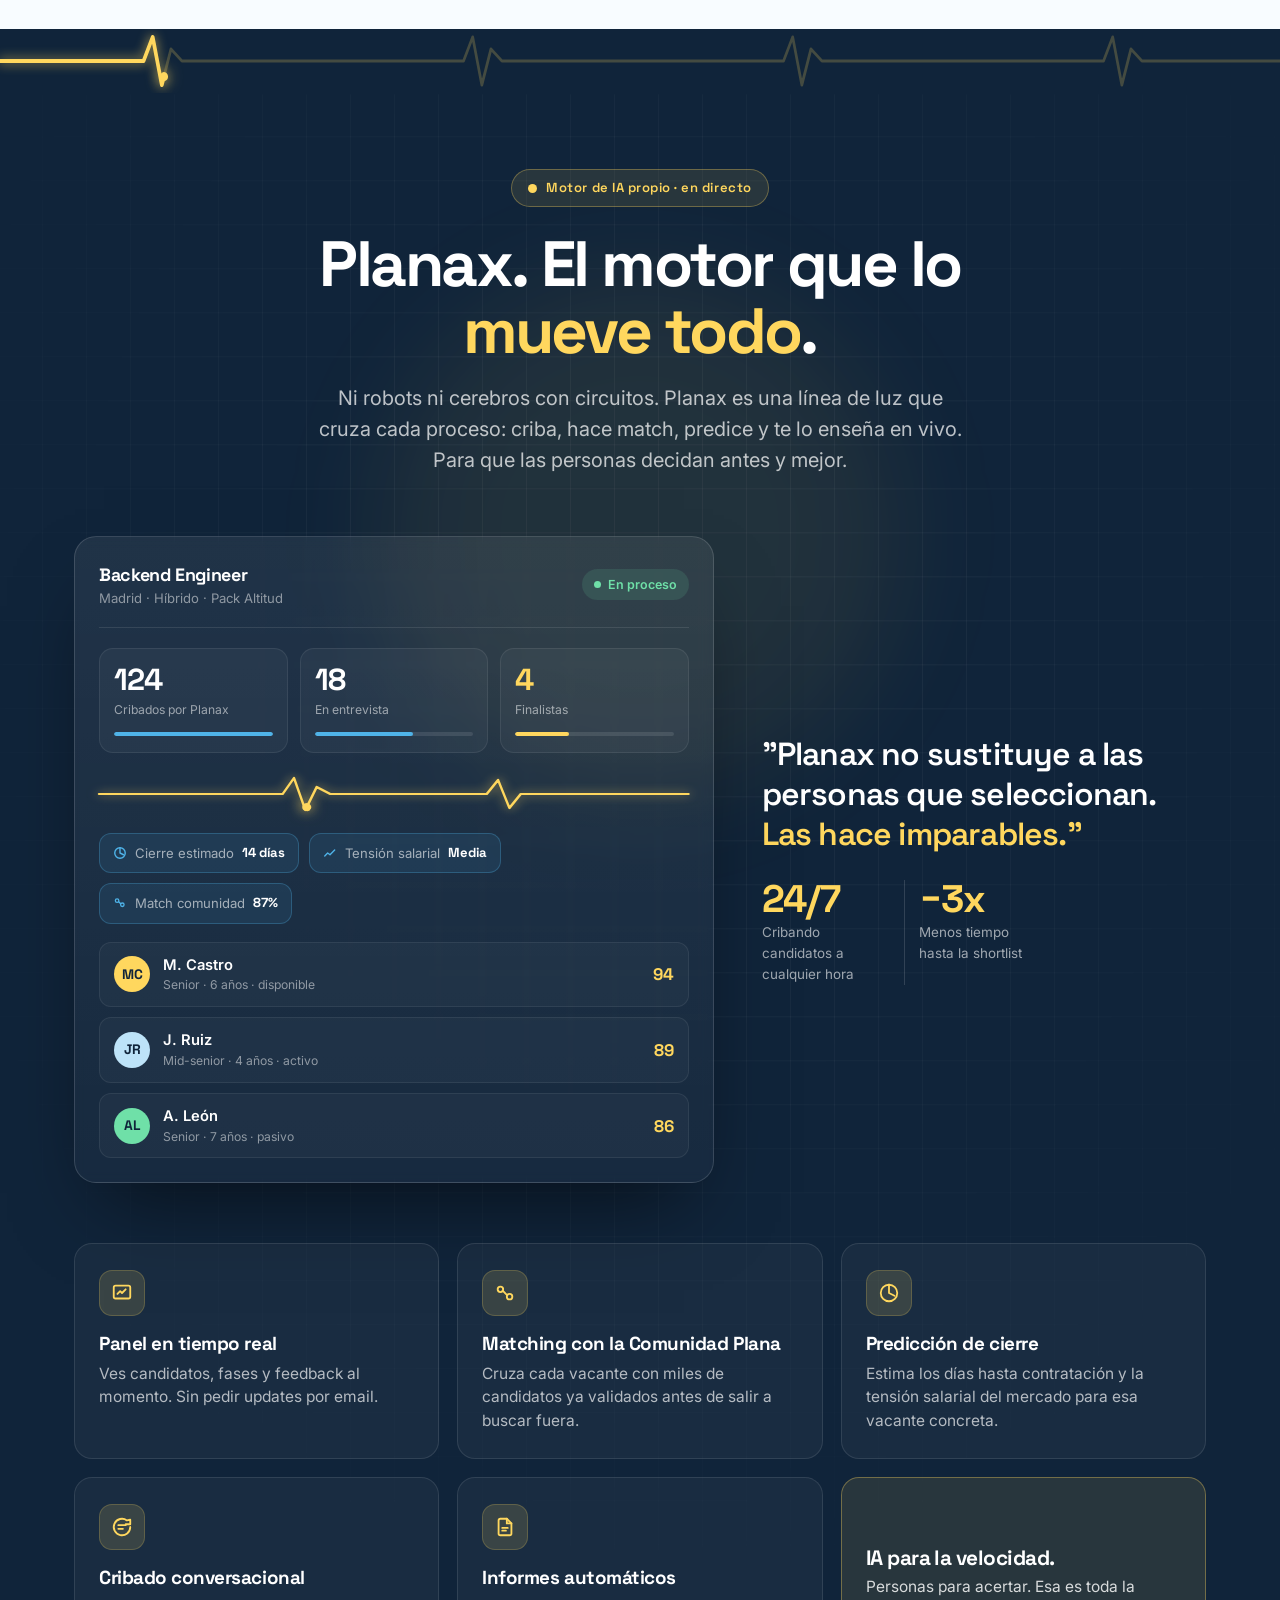
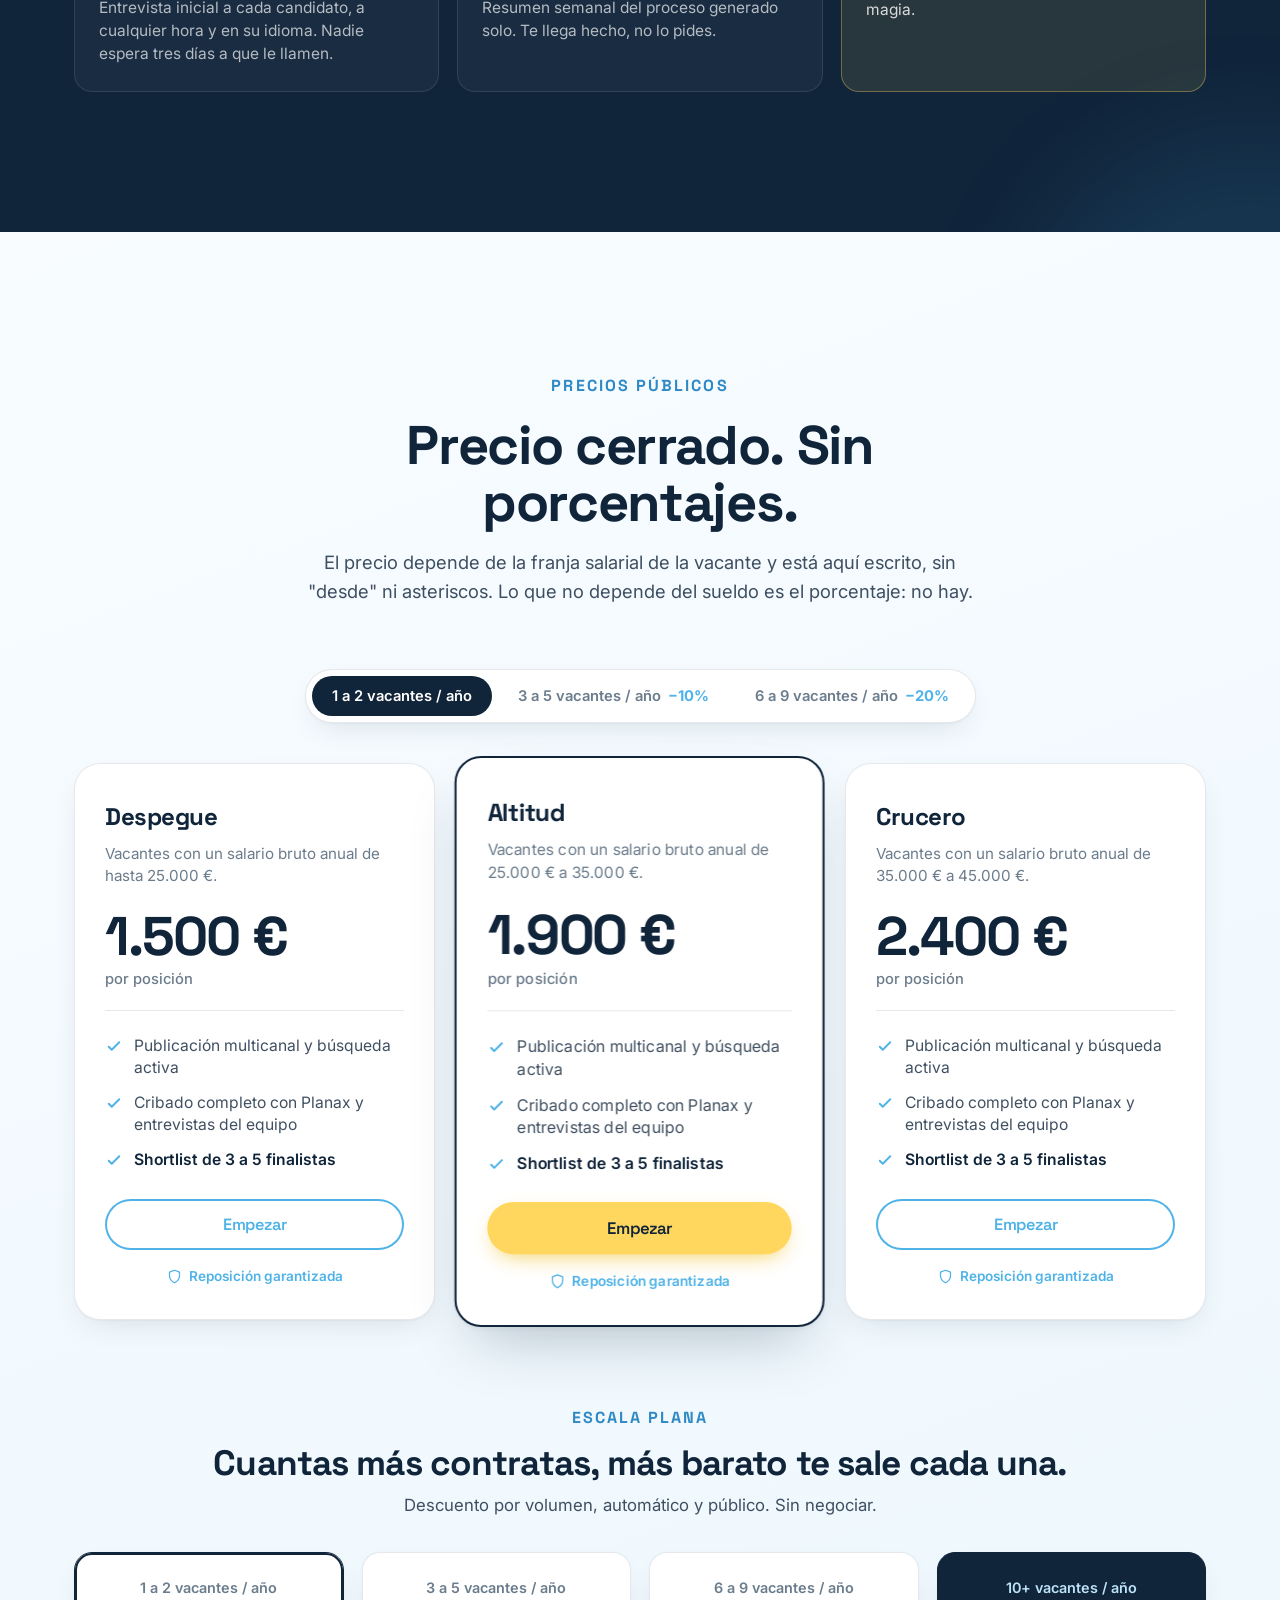
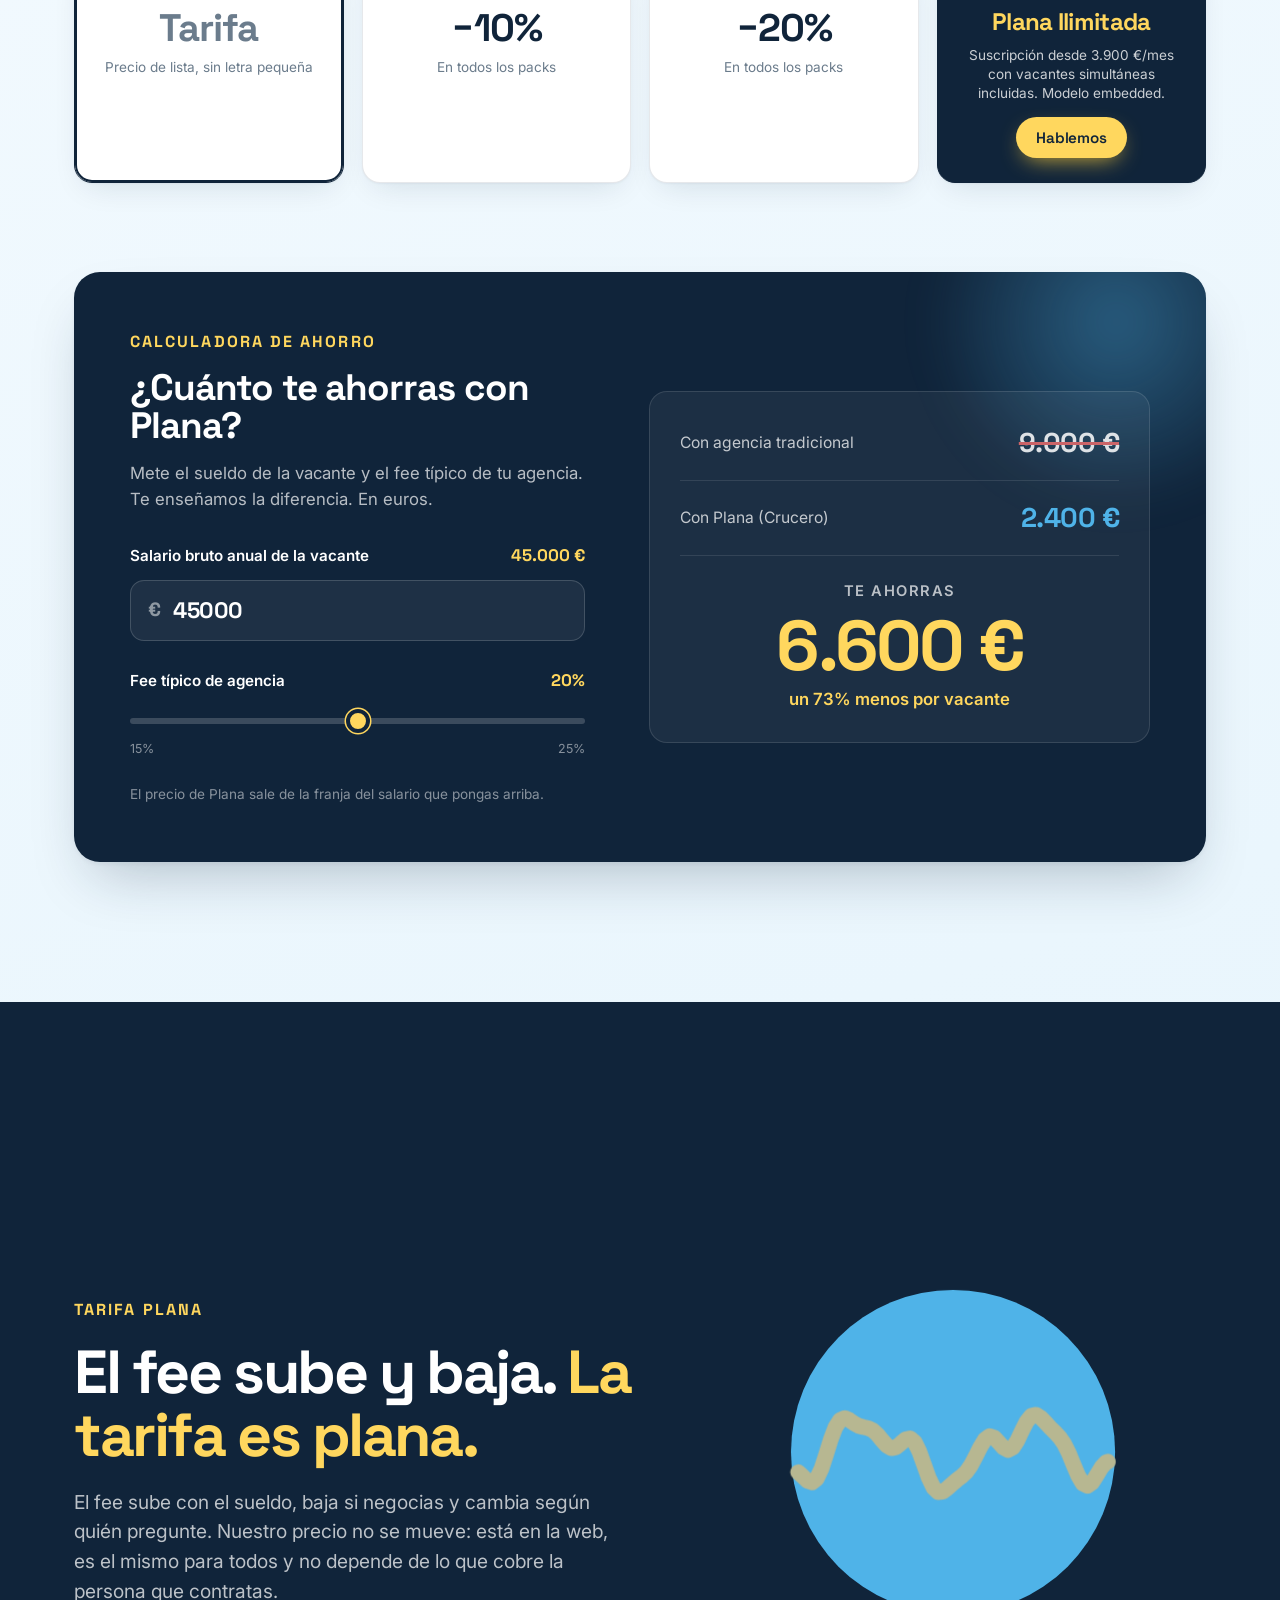
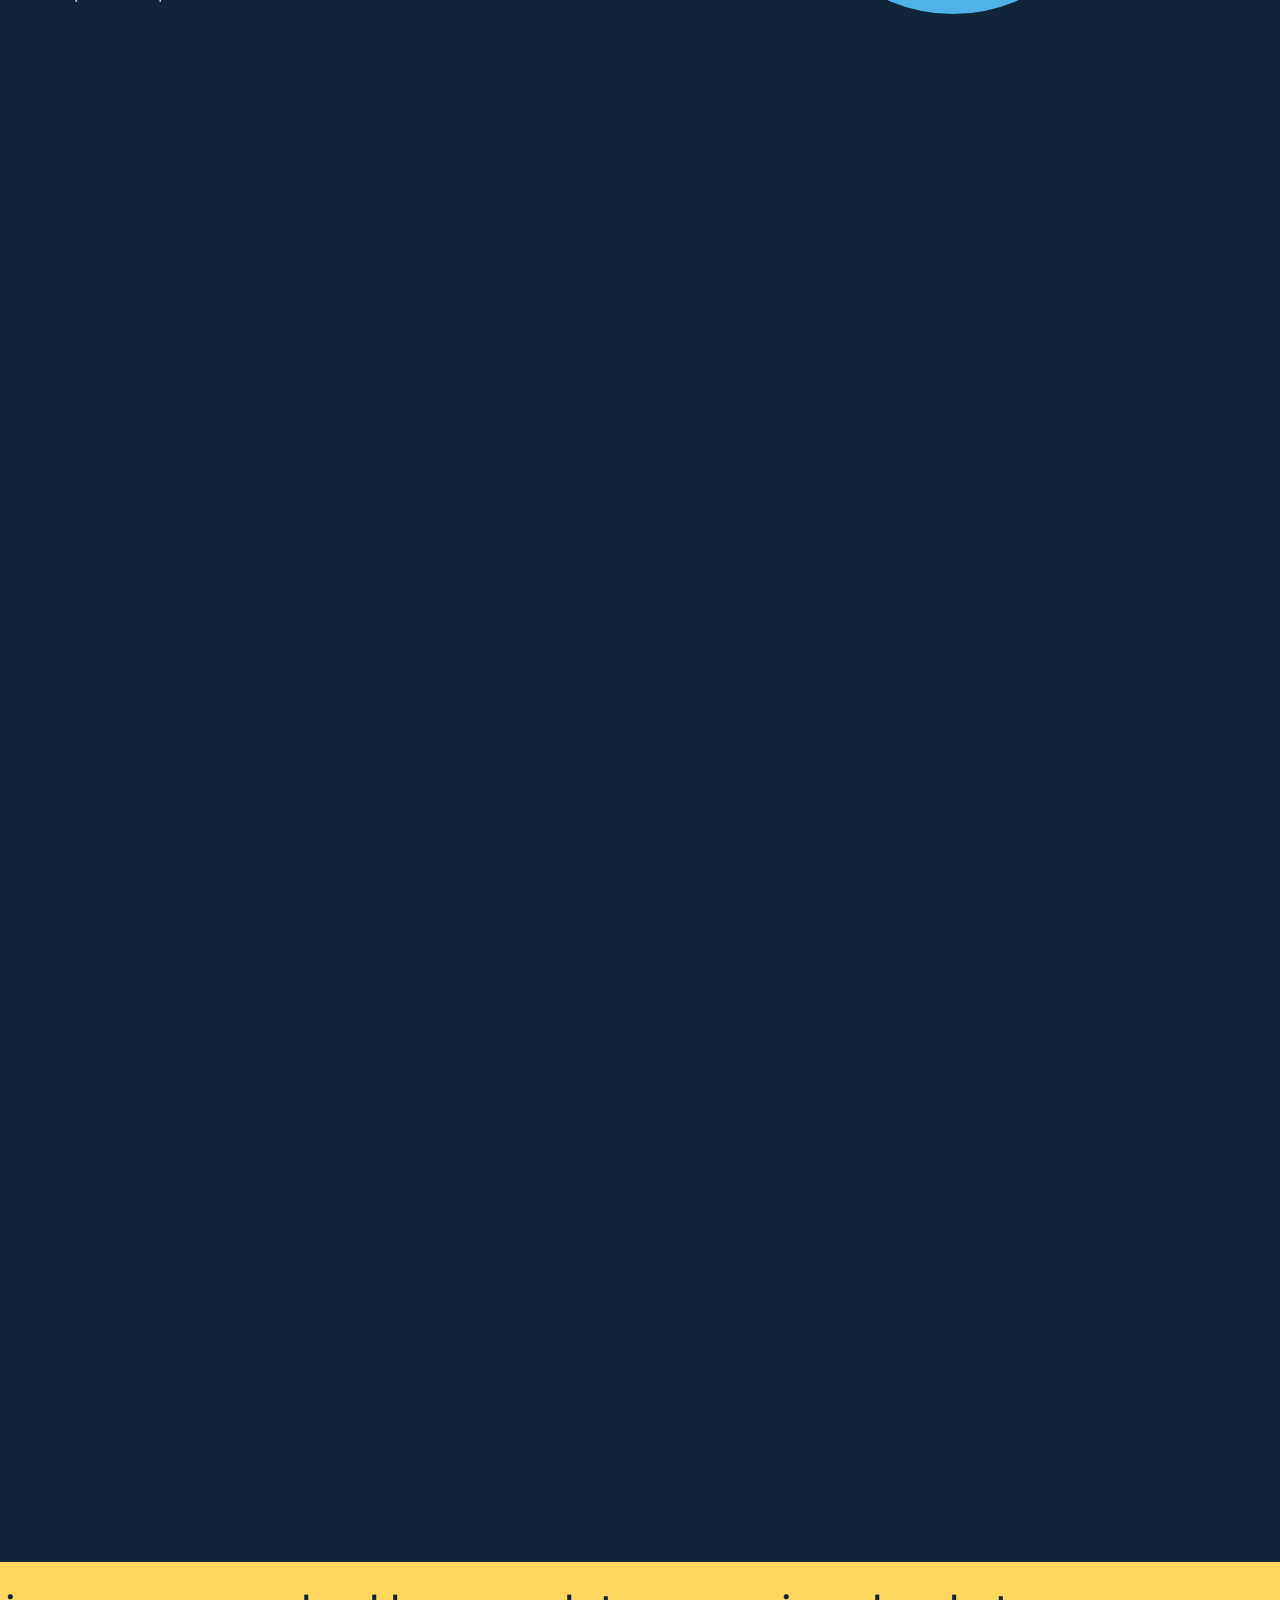
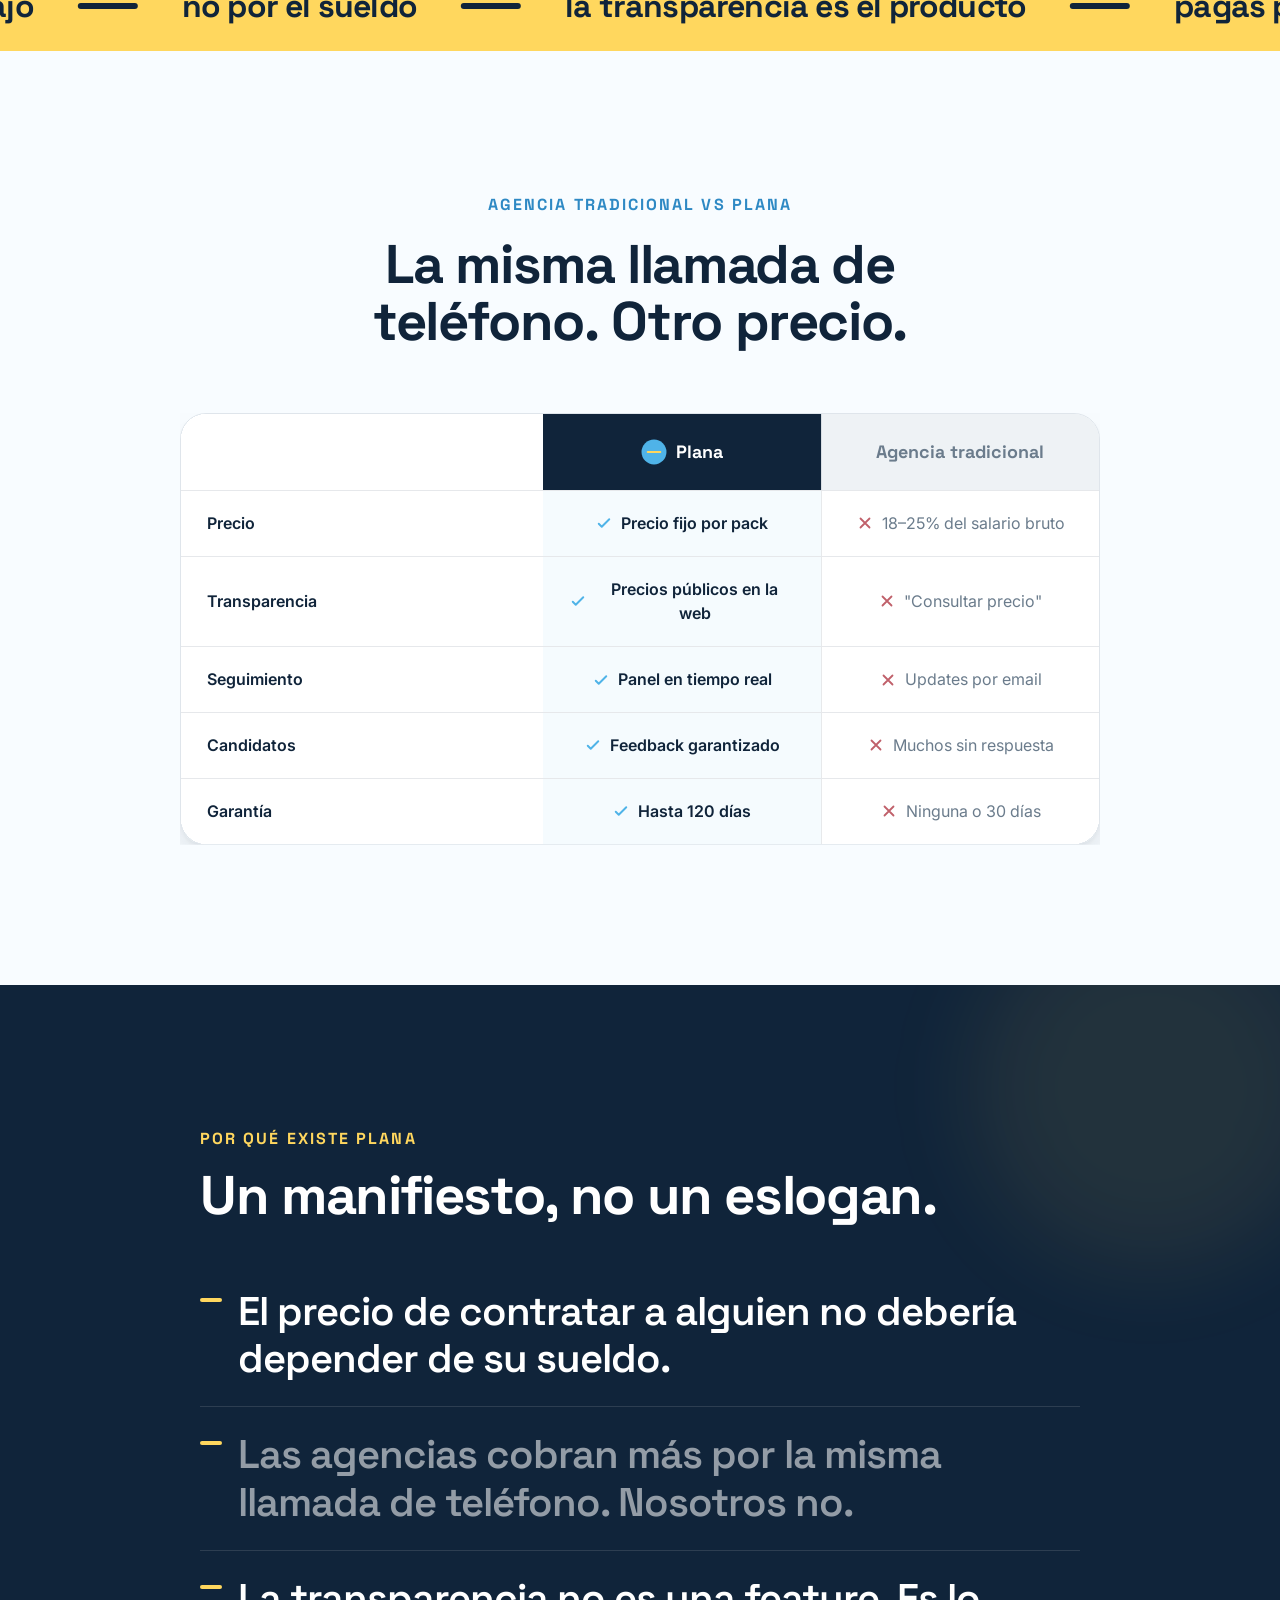
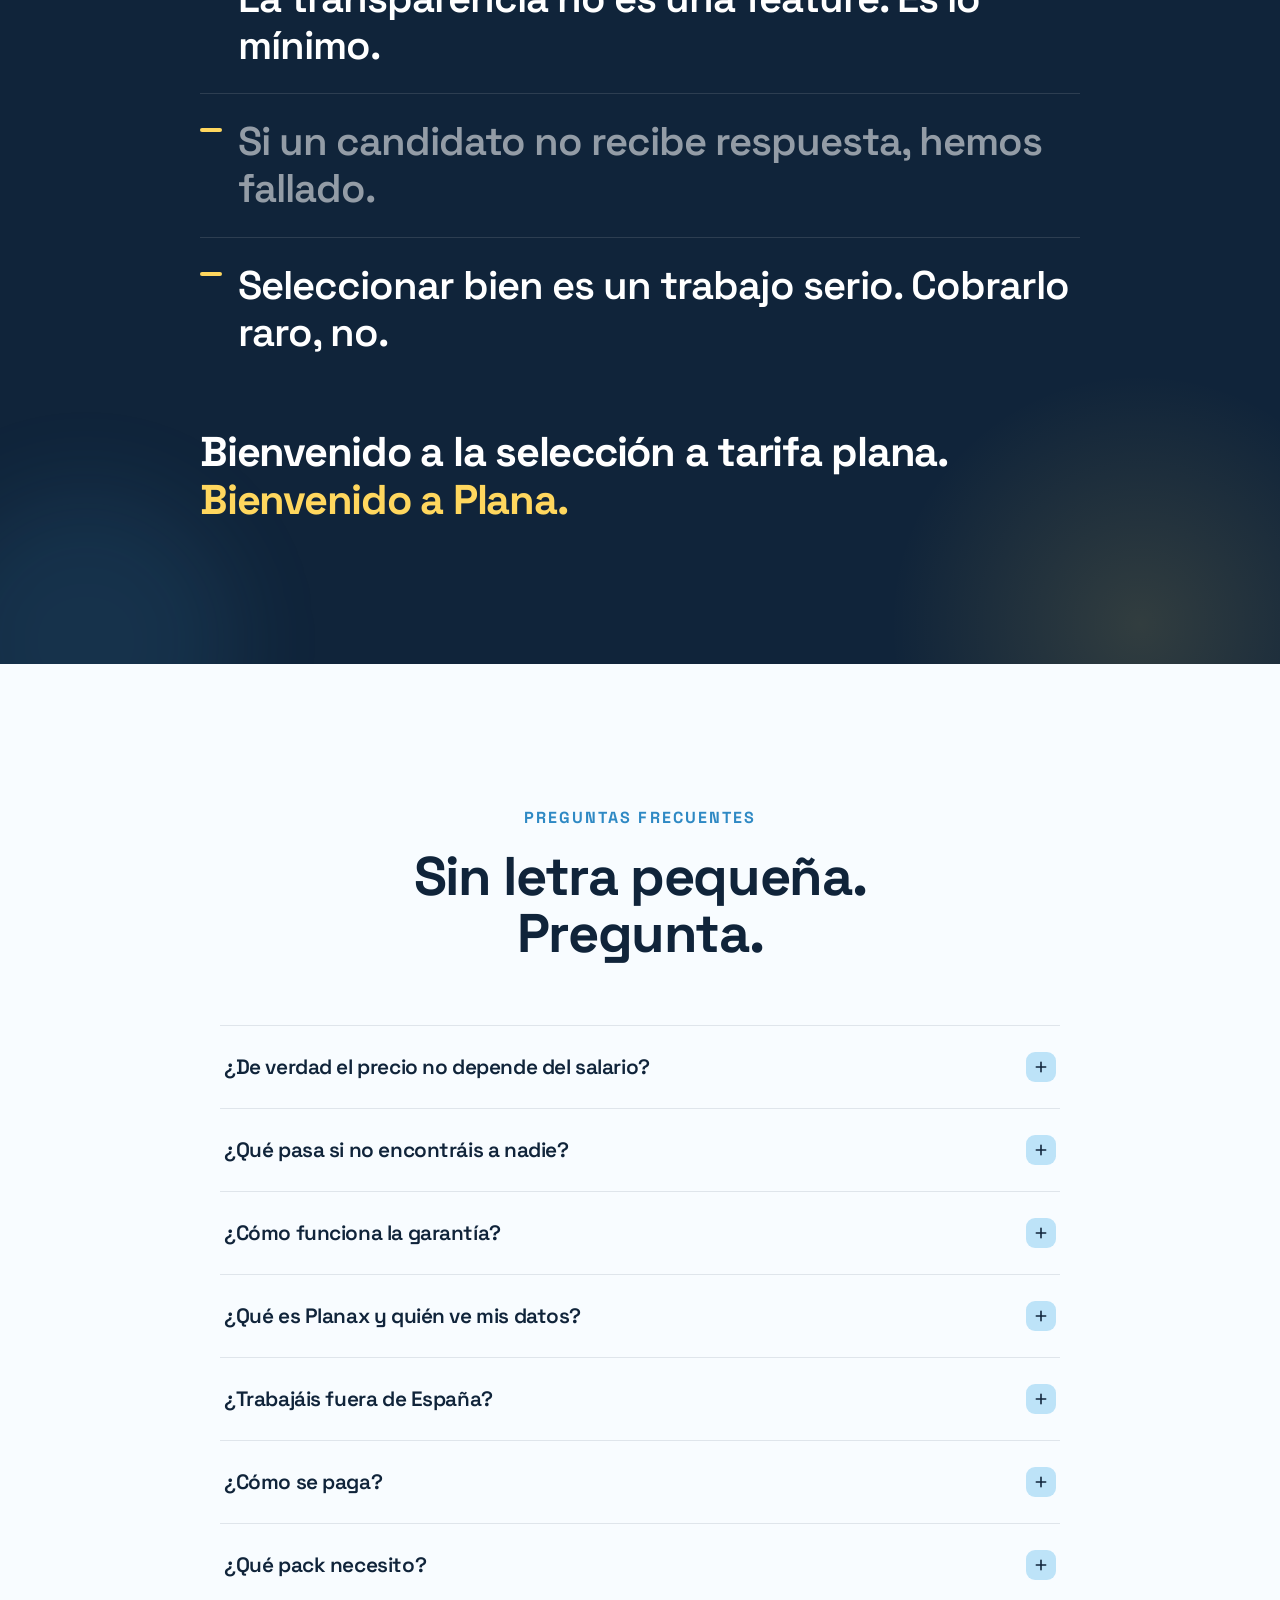
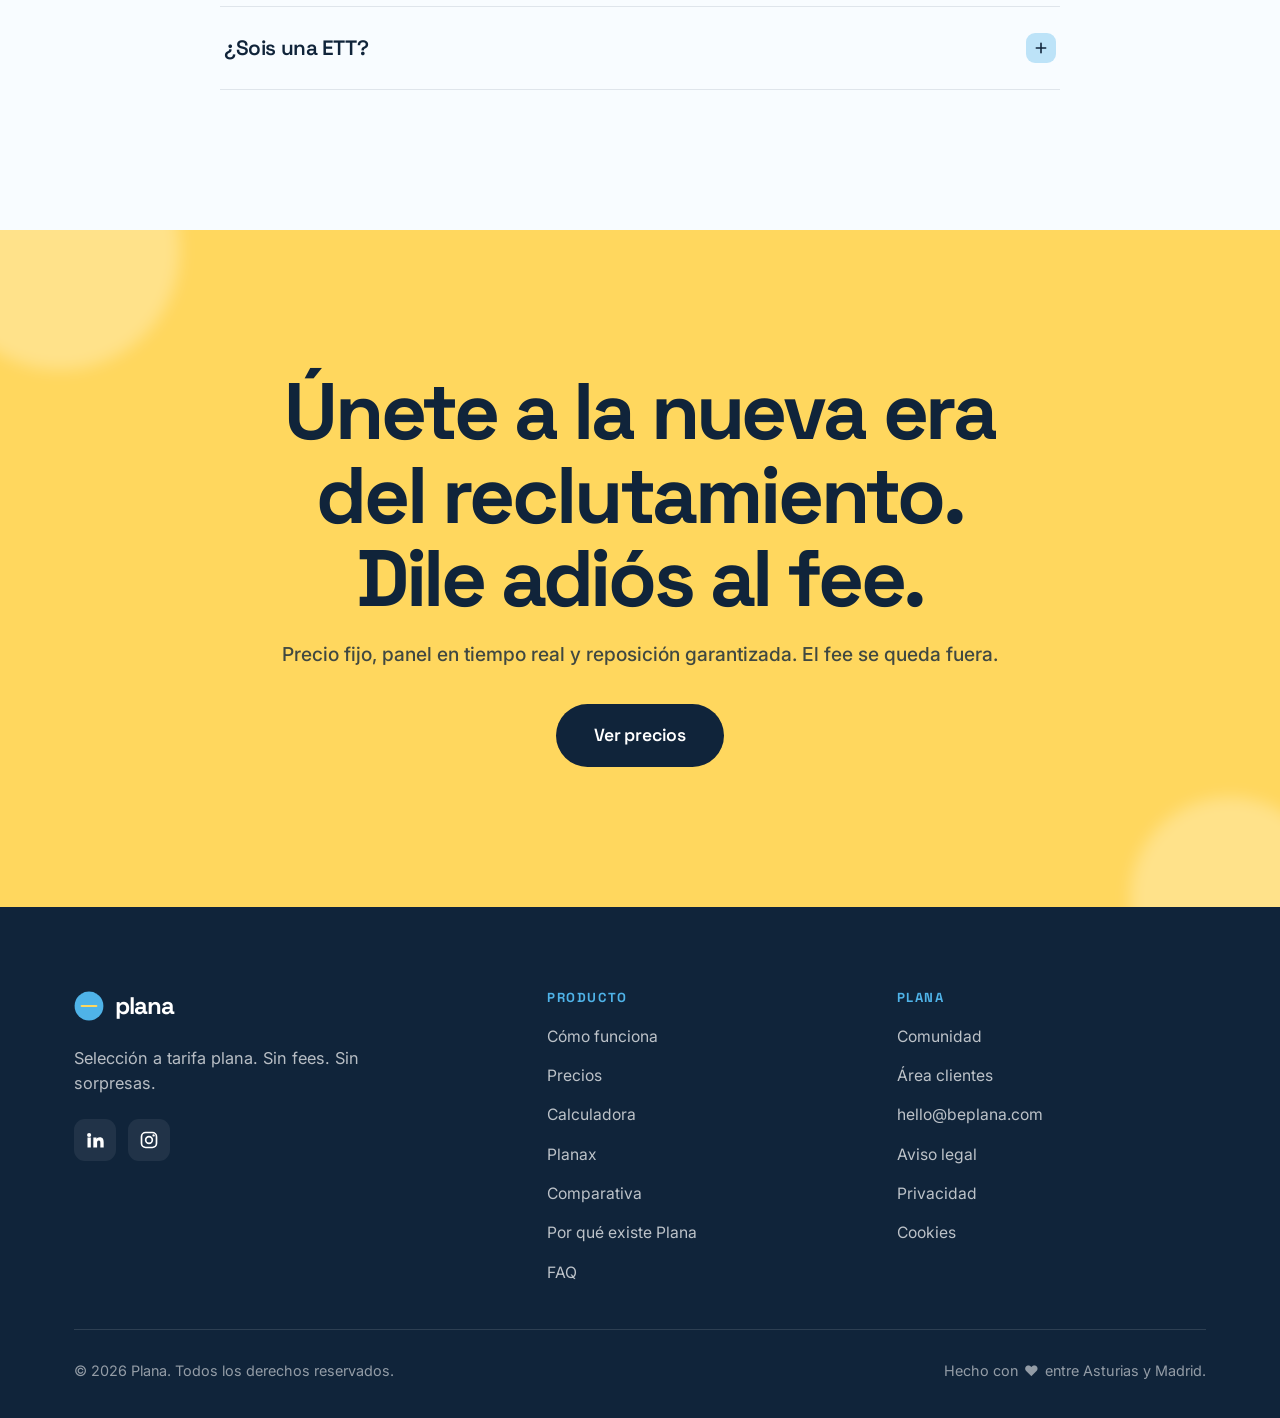
==== commit f306efb8: "El logo lleva a la home, arriba del todo El ancla #top estaba en la cabecera, que es sticky: saltar " ====
--- a/index.html
+++ b/index.html
@@ -3144,8 +3144,10 @@
 </head>
 <body>
 
+<span id="top" aria-hidden="true"></span>
+
 <!-- ============ NAV ============ -->
-<header class="nav" id="top">
+<header class="nav">
   <div class="nav-inner">
     <a href="#top" class="logo" aria-label="Plana, inicio">
       <svg class="iso" viewBox="0 0 100 100" aria-hidden="true">
@@ -4274,5 +4276,21 @@
 <script src="js/edge-pulse.js"></script>
 <script src="js/tickers.js"></script>
 <script src="js/planax-live.js"></script>
+
+<script>
+/* El logo siempre devuelve al principio de la página. No basta con el ancla:
+   la cabecera es sticky, así que saltar a ella no mueve el scroll. */
+(function () {
+  document.querySelectorAll('a.logo[href="#top"]').forEach(function (a) {
+    a.addEventListener('click', function (e) {
+      e.preventDefault();
+      var suave = !matchMedia('(prefers-reduced-motion: reduce)').matches;
+      window.scrollTo({ top: 0, left: 0, behavior: suave ? 'smooth' : 'auto' });
+      if (location.hash) history.replaceState(null, '', location.pathname + location.search);
+    });
+  });
+})();
+</script>
 </body>
+
 </html>
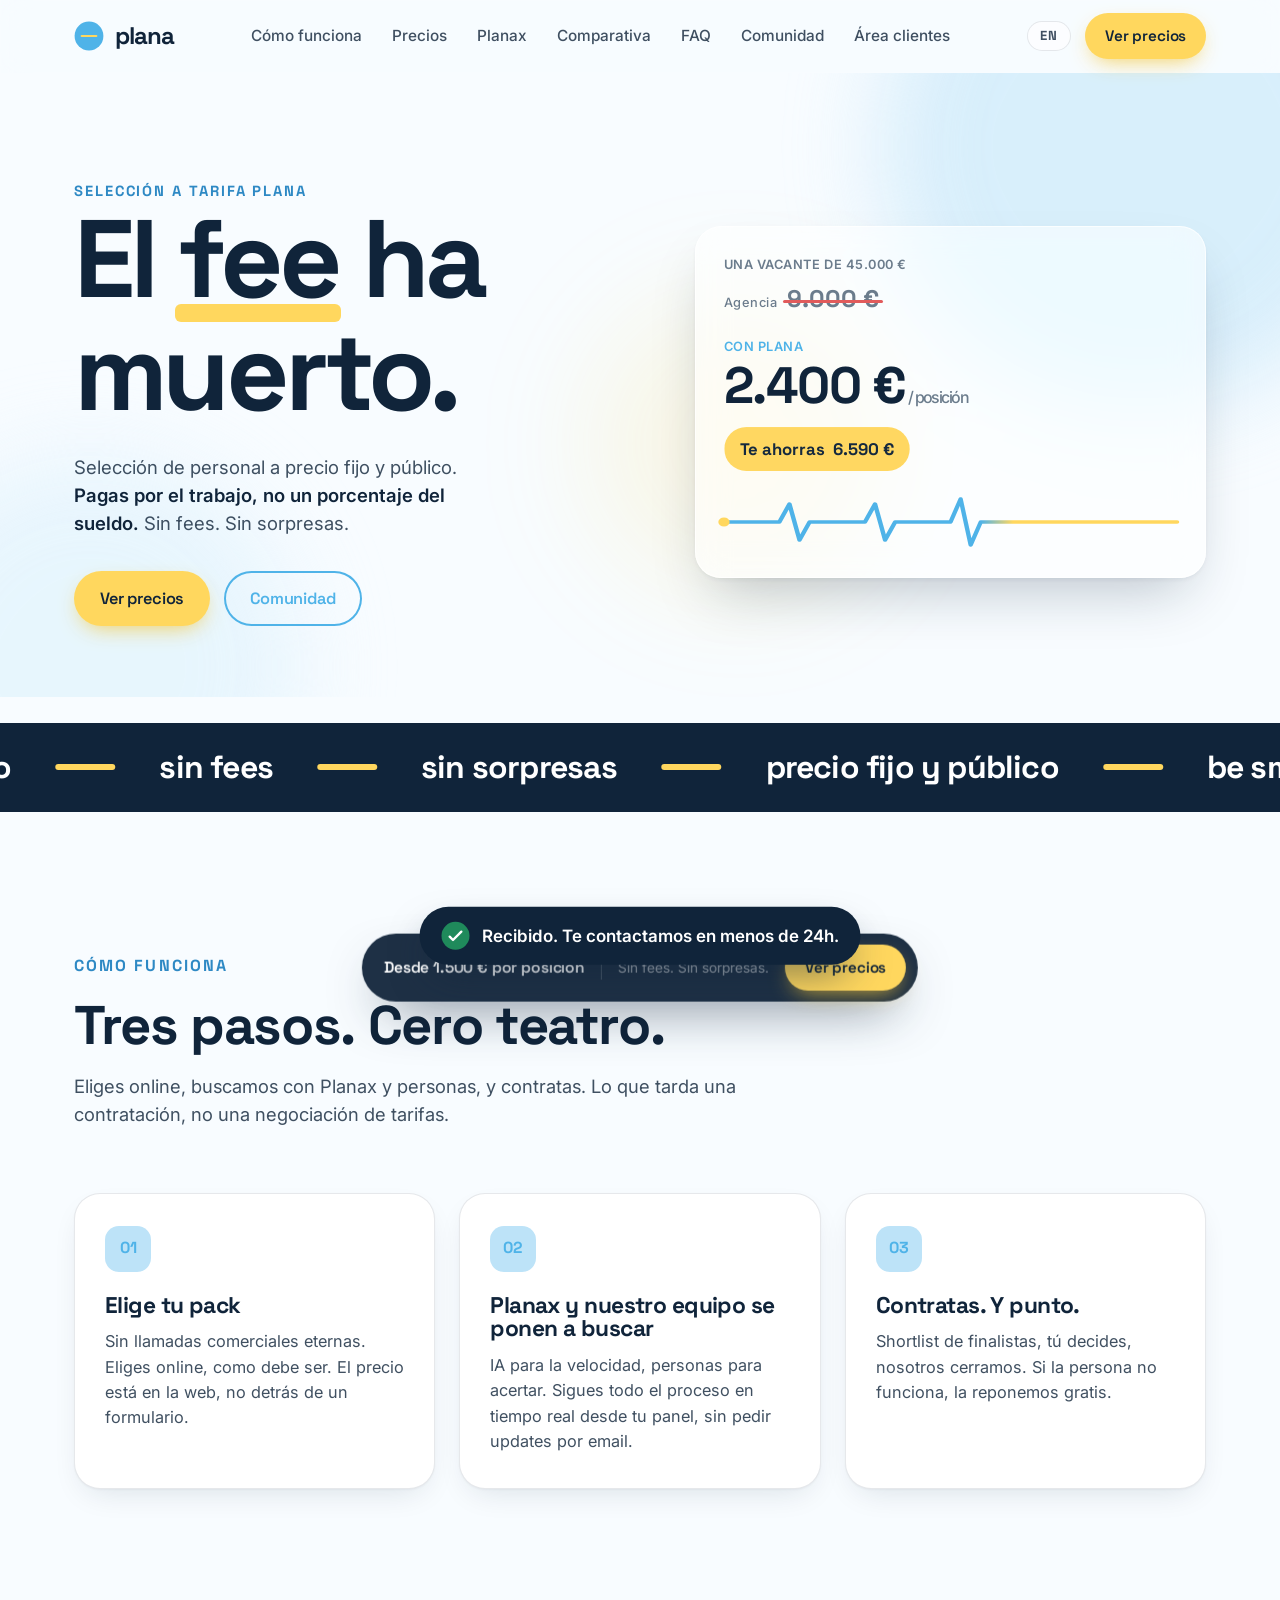
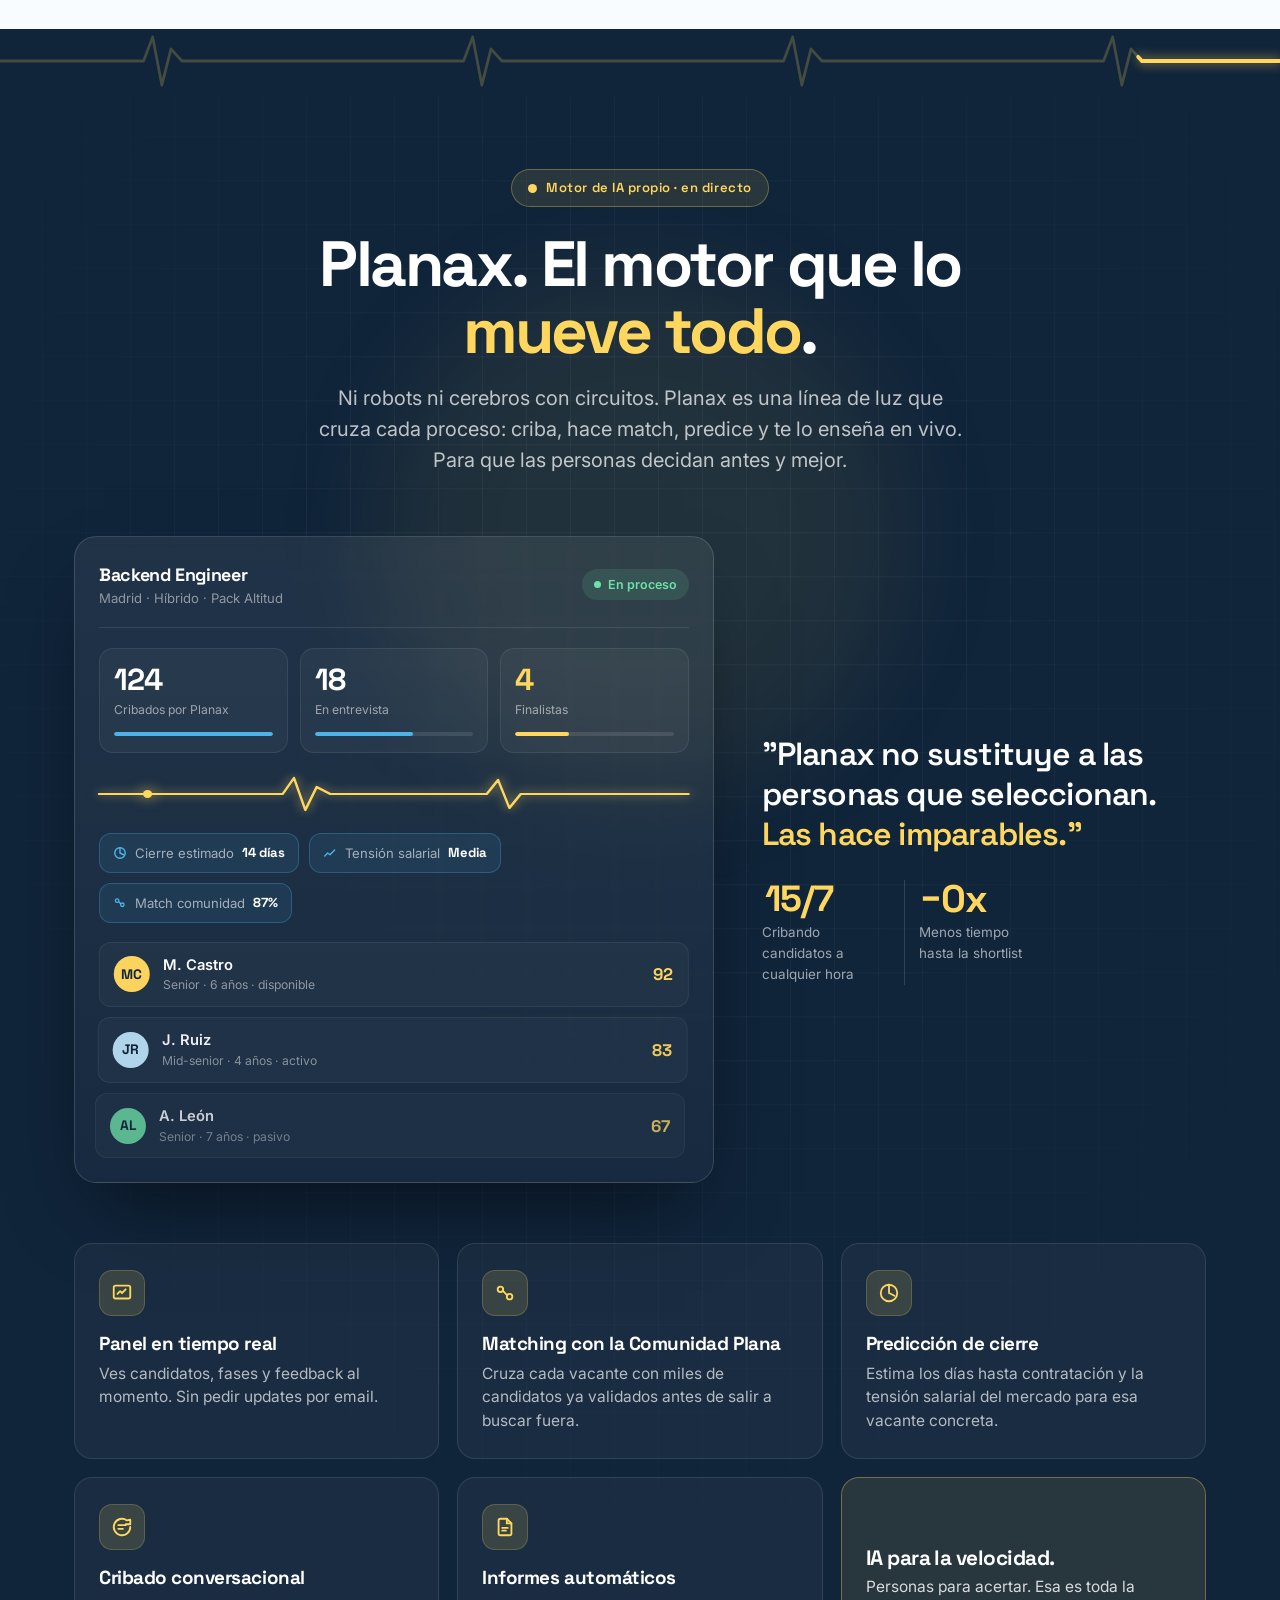
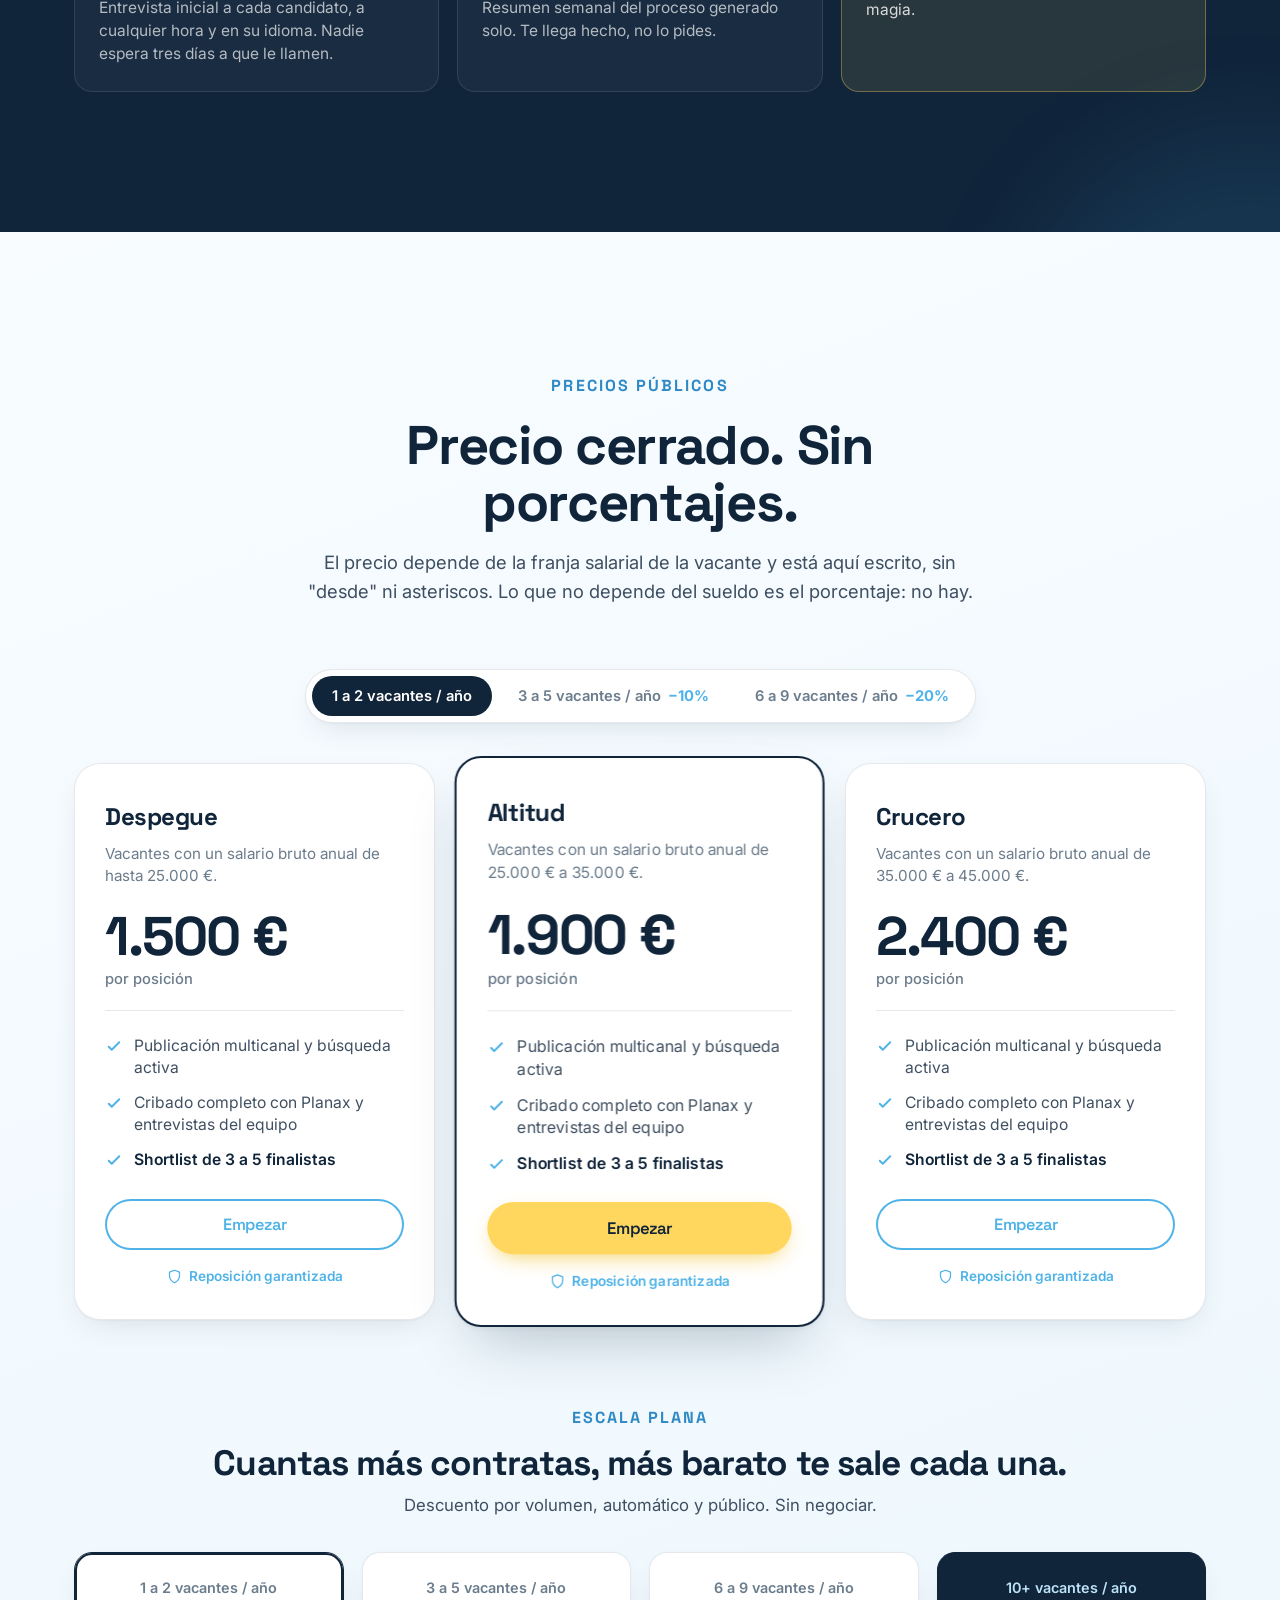
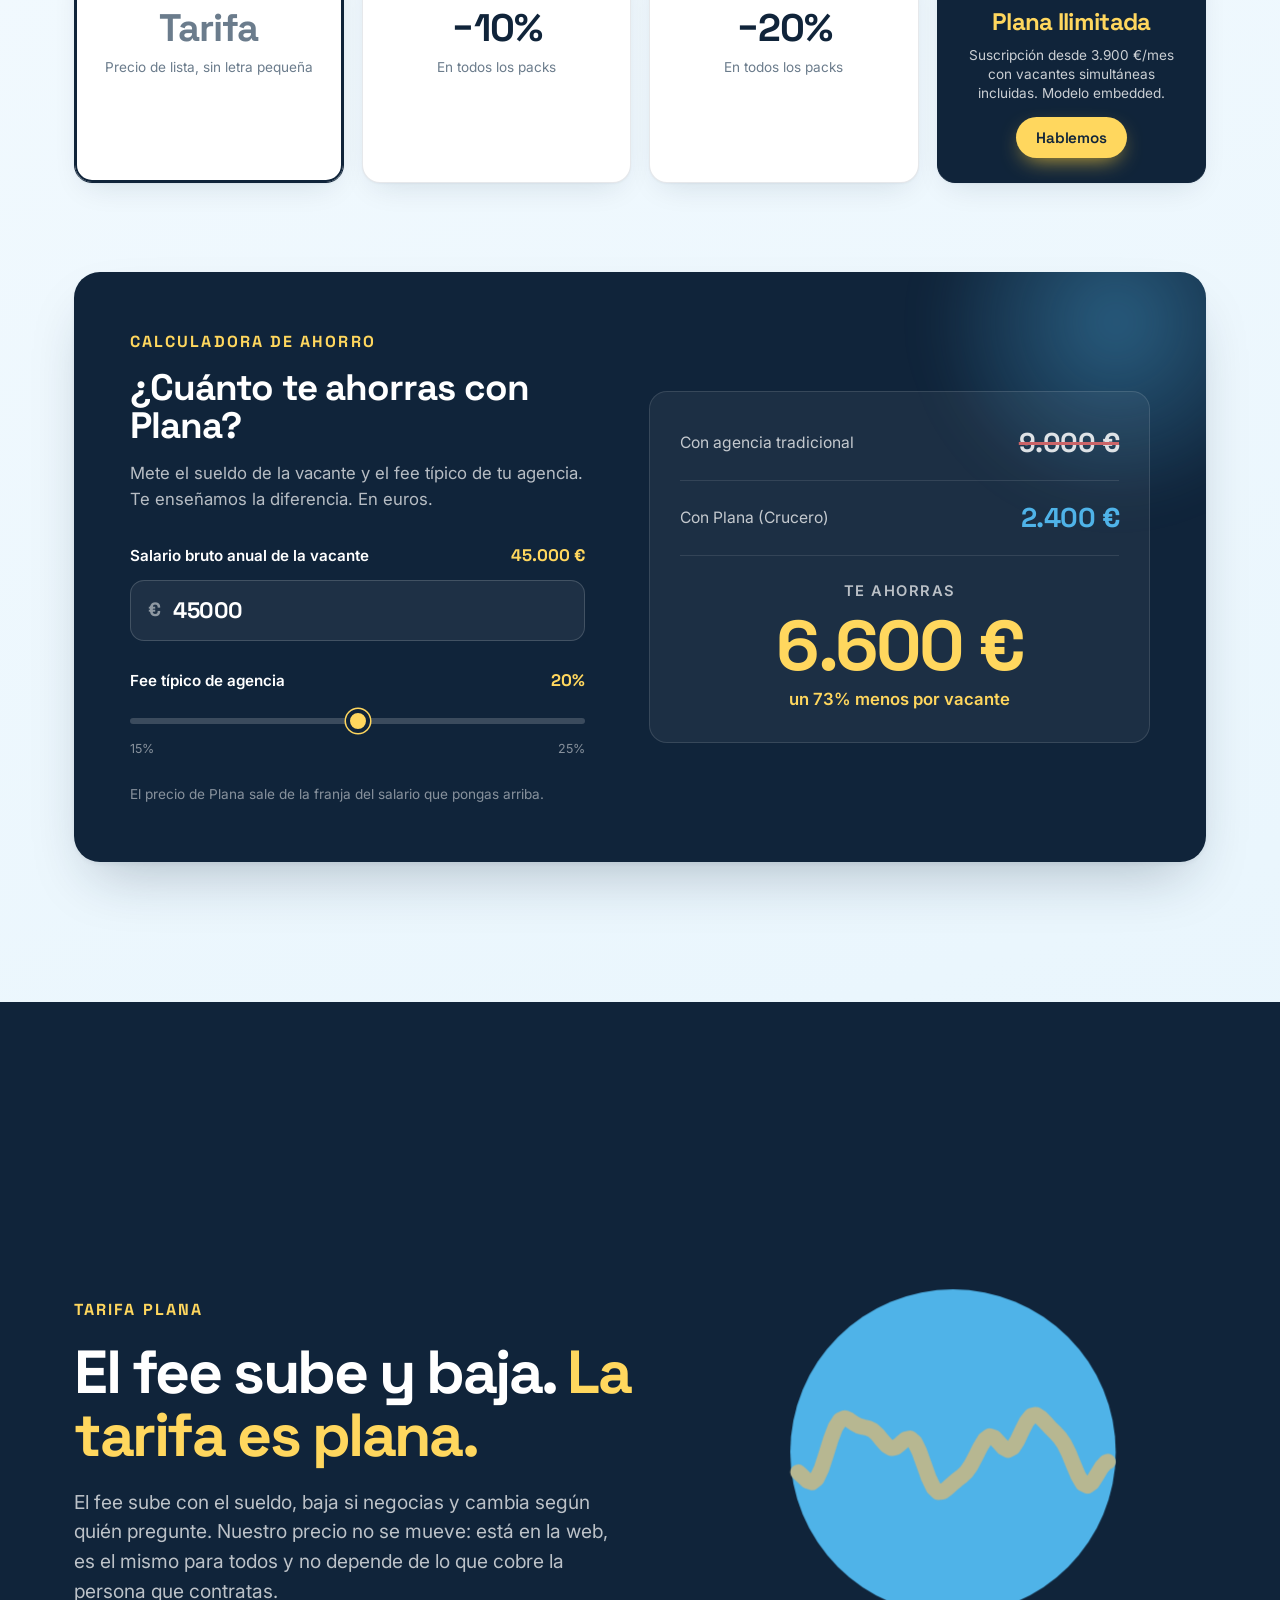
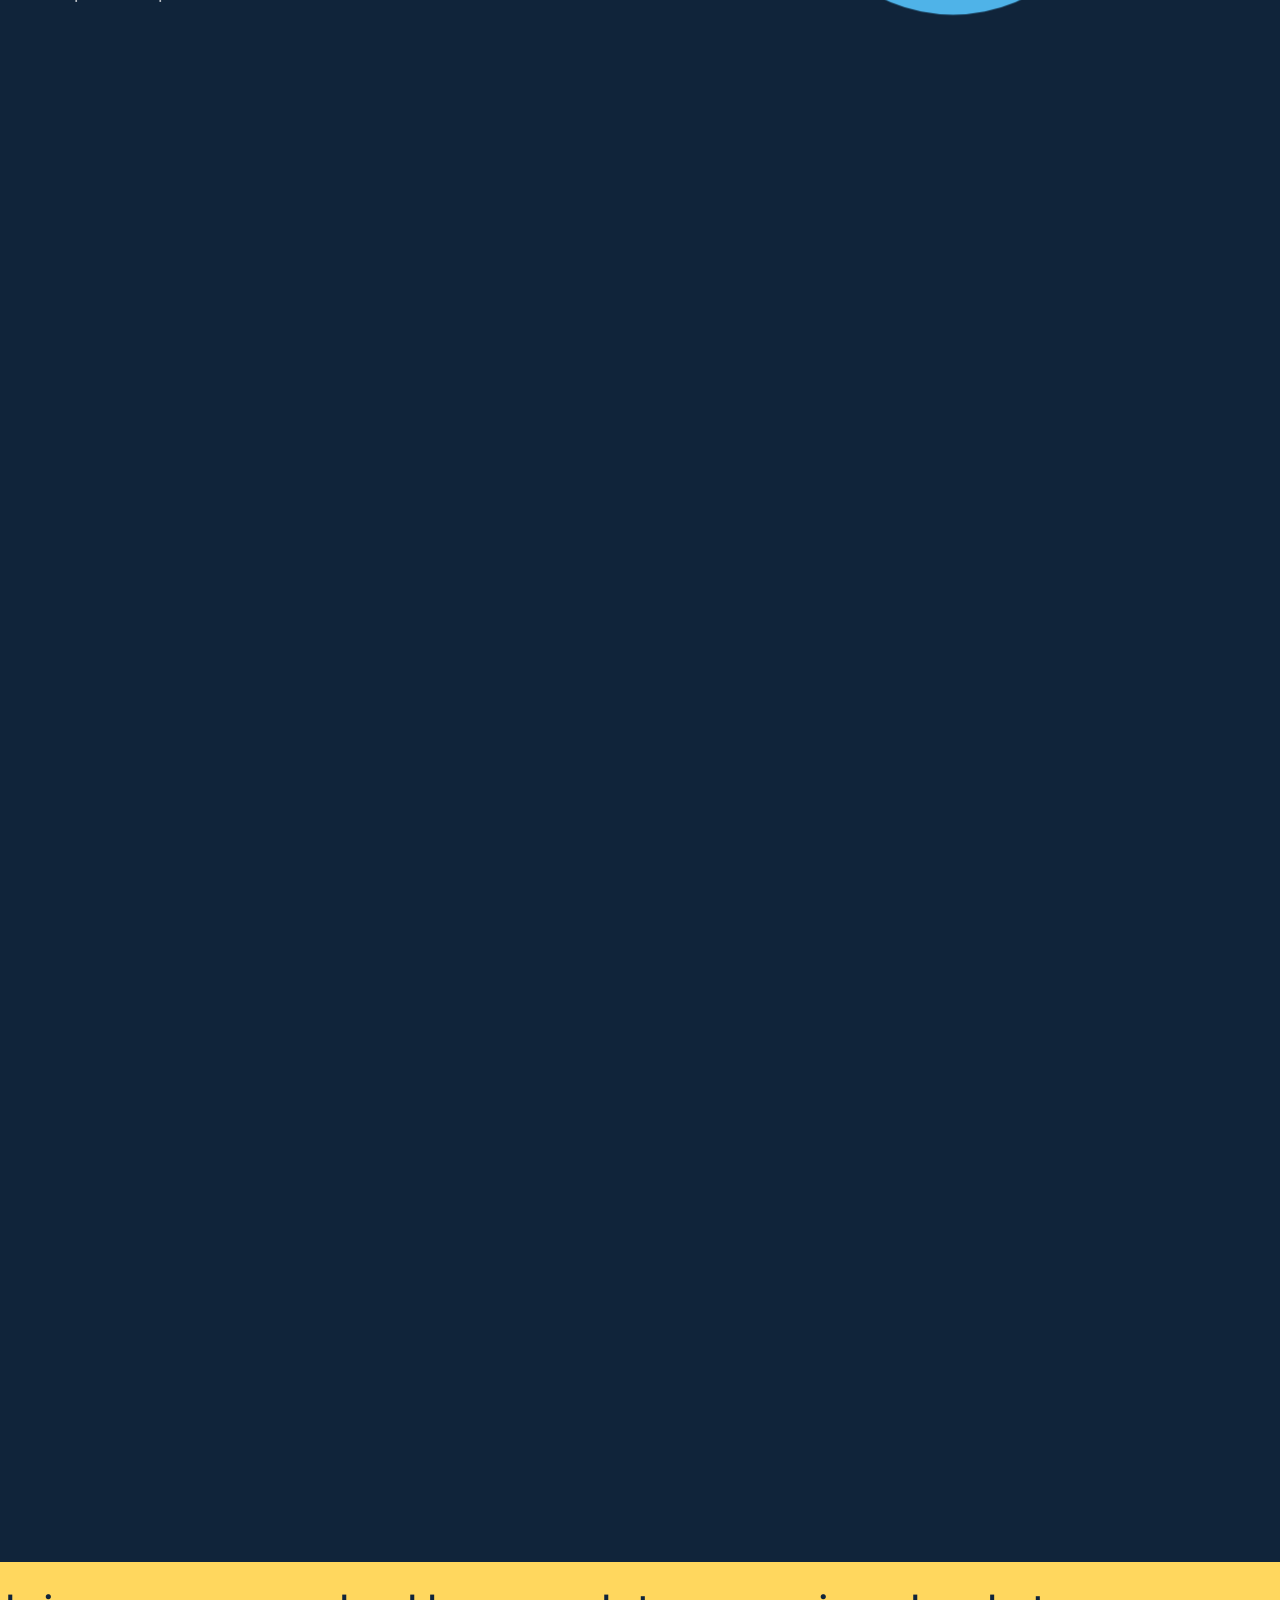
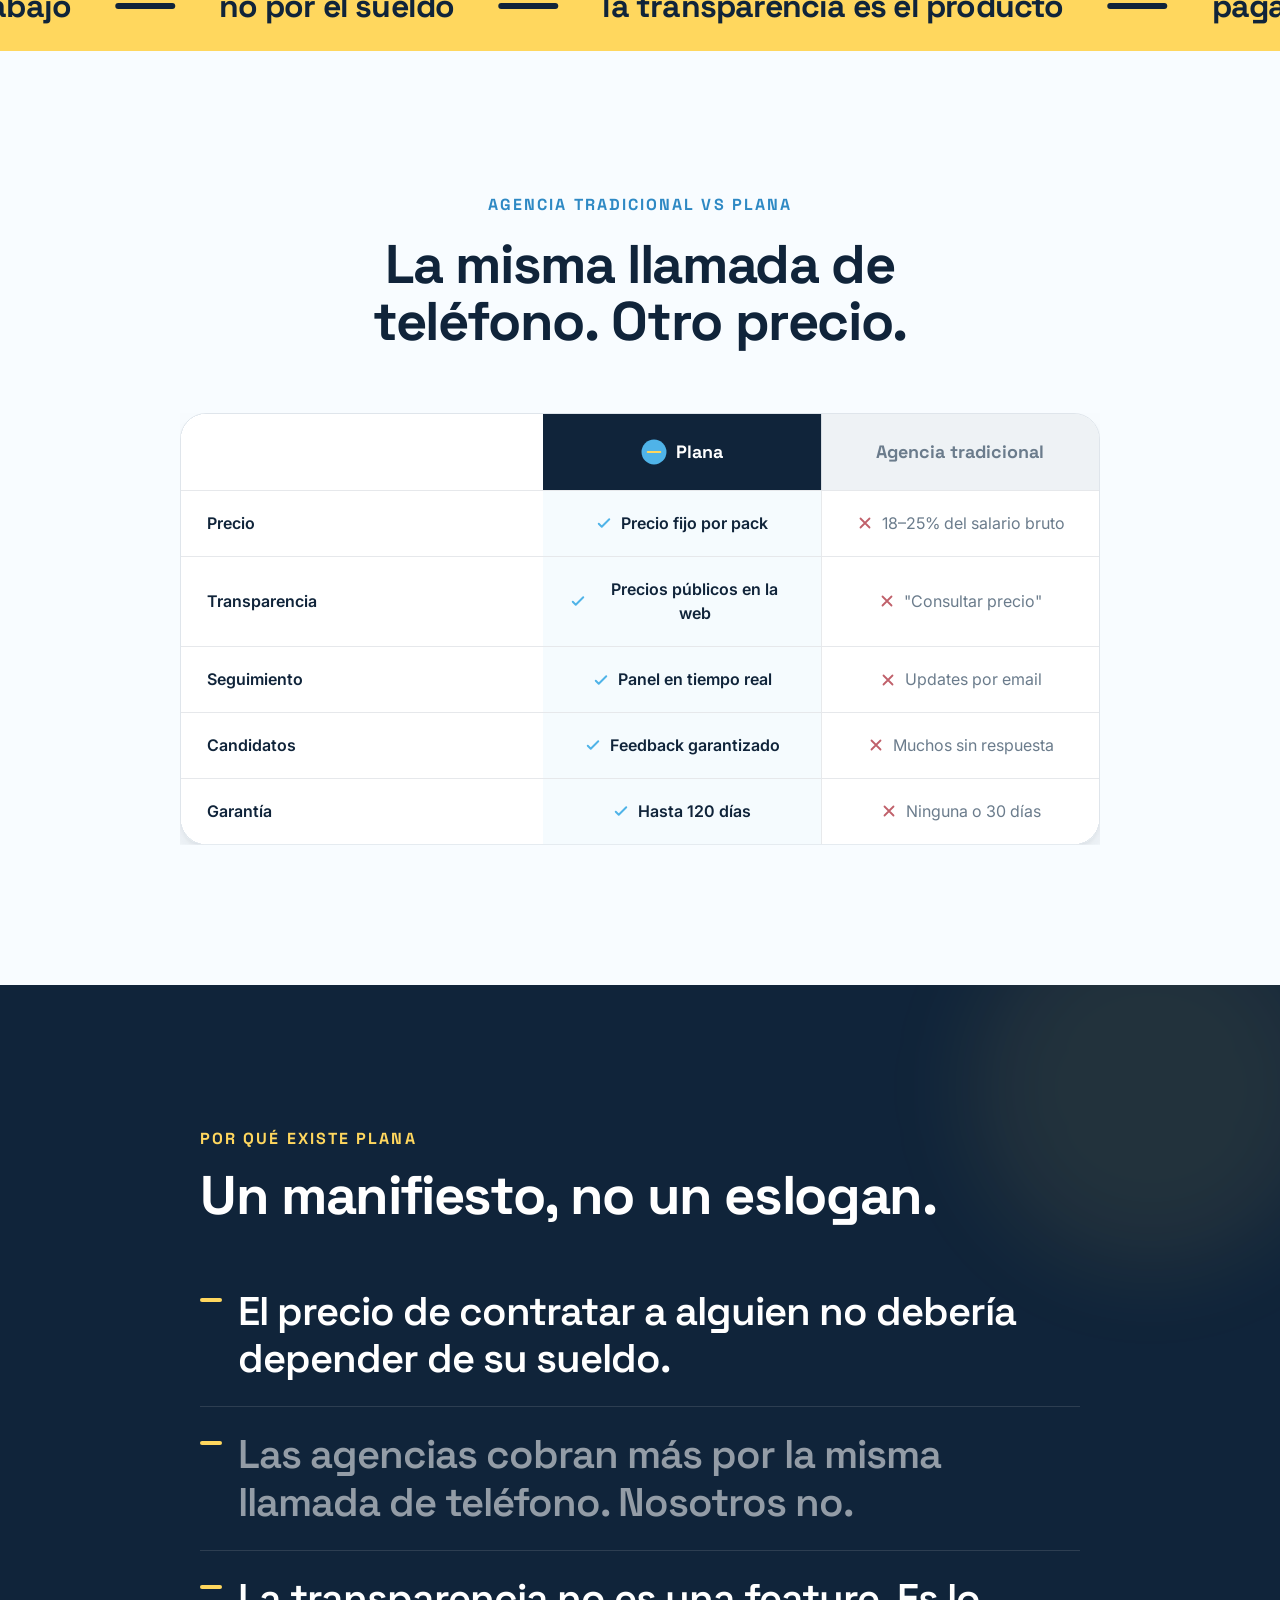
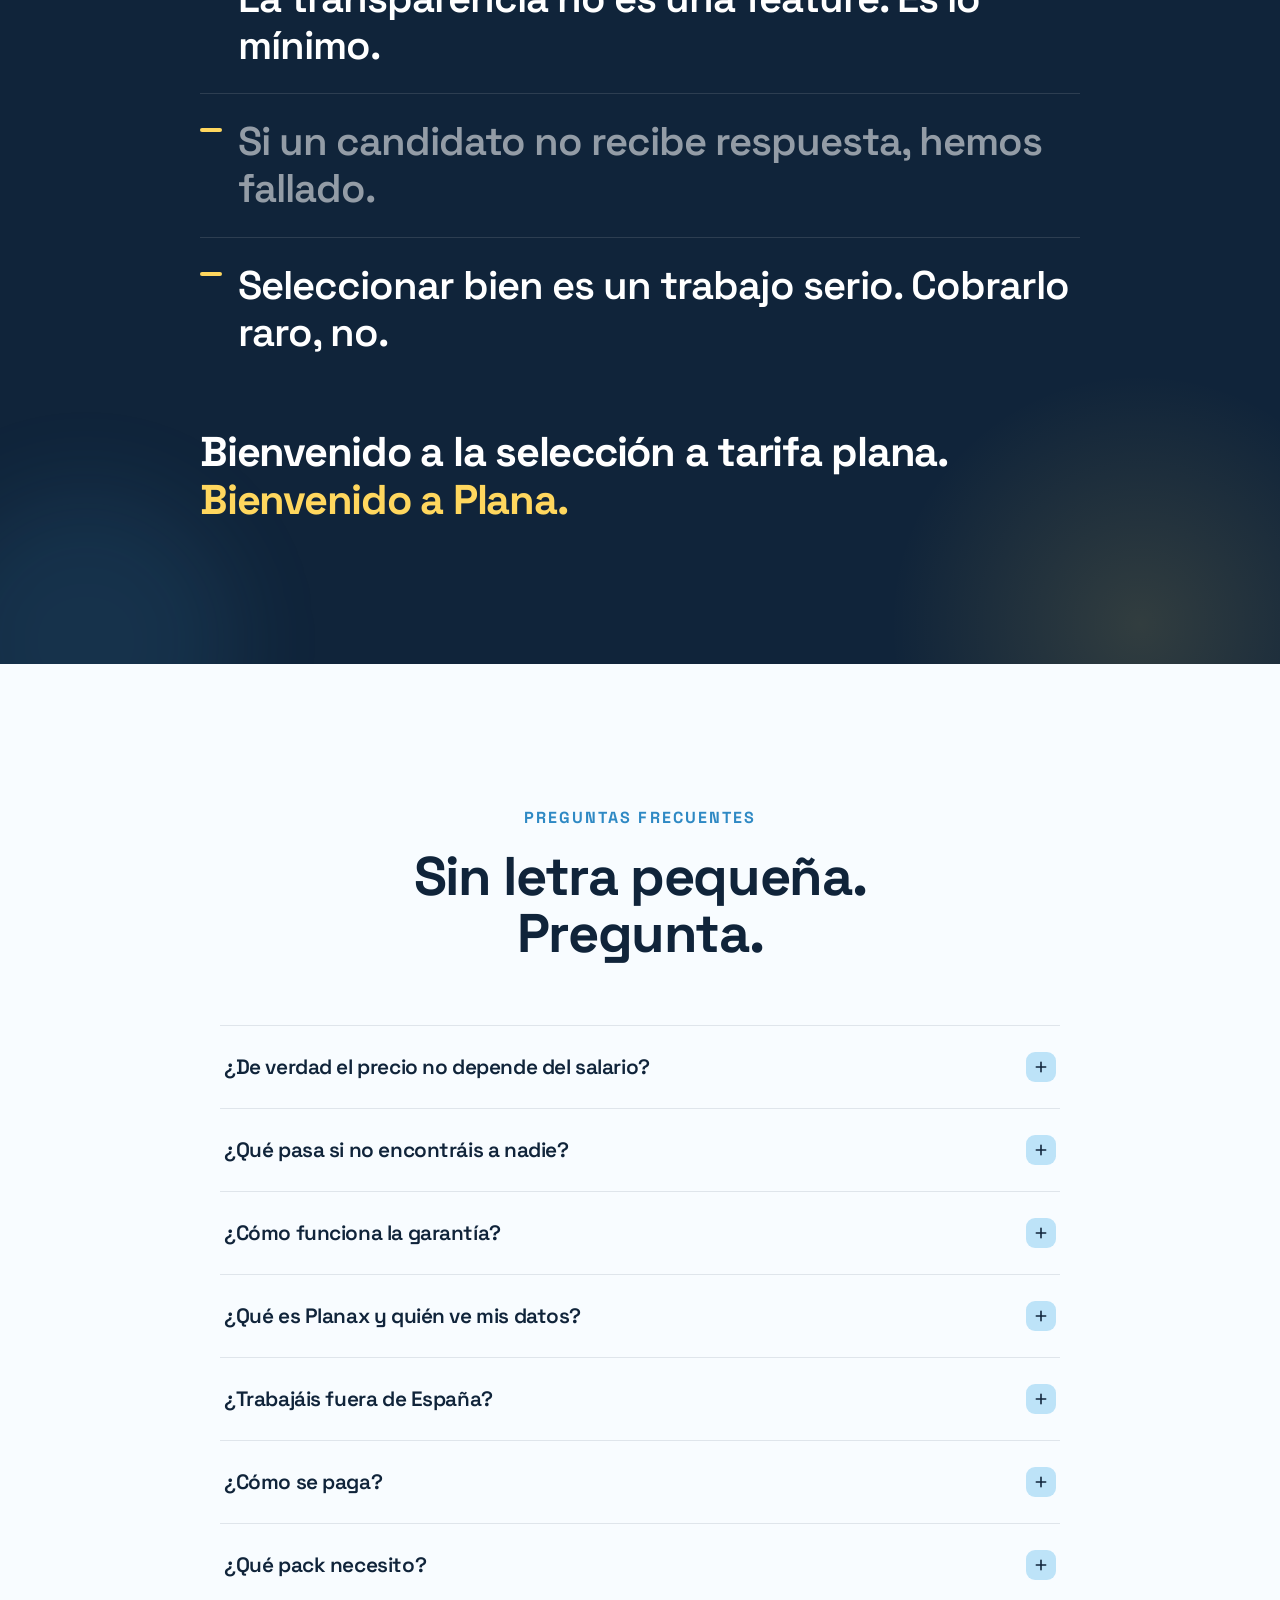
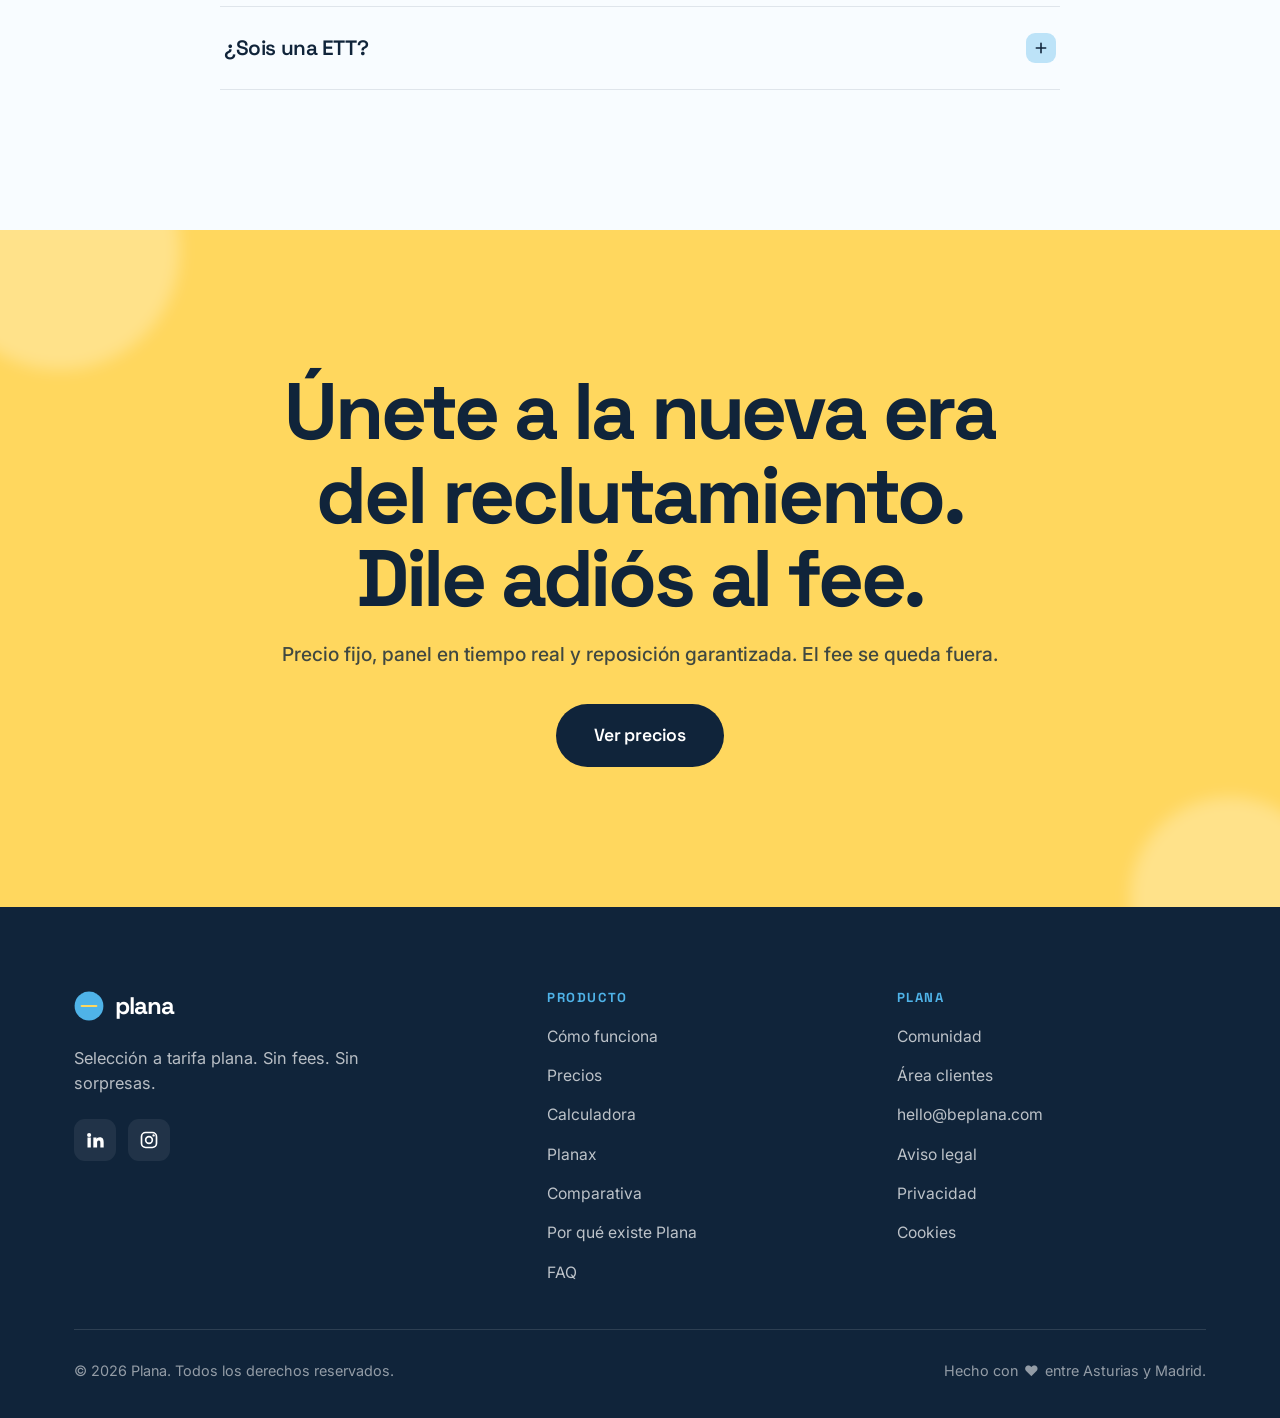
==== commit 324a2304: "CVs" ====
--- a/index.html
+++ b/index.html
@@ -3623,7 +3623,7 @@
     <span class="pm-pack" id="pmPack"><span class="live-dot"></span>Pack Altitud</span>
     <h3 id="pm-title">Empieza tu contratación</h3>
     <p class="mm-sub">Déjanos tus datos y te contactamos en menos de 24h. Sin llamadas comerciales eternas.</p>
-    <form id="planForm" action="https://formspree.io/f/TU_ENDPOINT" method="POST" novalidate>
+    <form id="planForm" action="https://formspree.io/f/moevlaqj" method="POST" novalidate>
       <input type="hidden" name="pack" id="pm-packfield" />
       <div class="ex-field" style="margin-bottom:14px"><label for="pm-name">Nombre</label><input type="text" id="pm-name" name="nombre" placeholder="Tu nombre" /></div>
       <div class="ex-field" style="margin-bottom:14px"><label for="pm-company">Empresa</label><input type="text" id="pm-company" name="empresa" placeholder="Nombre de tu empresa" /></div>
